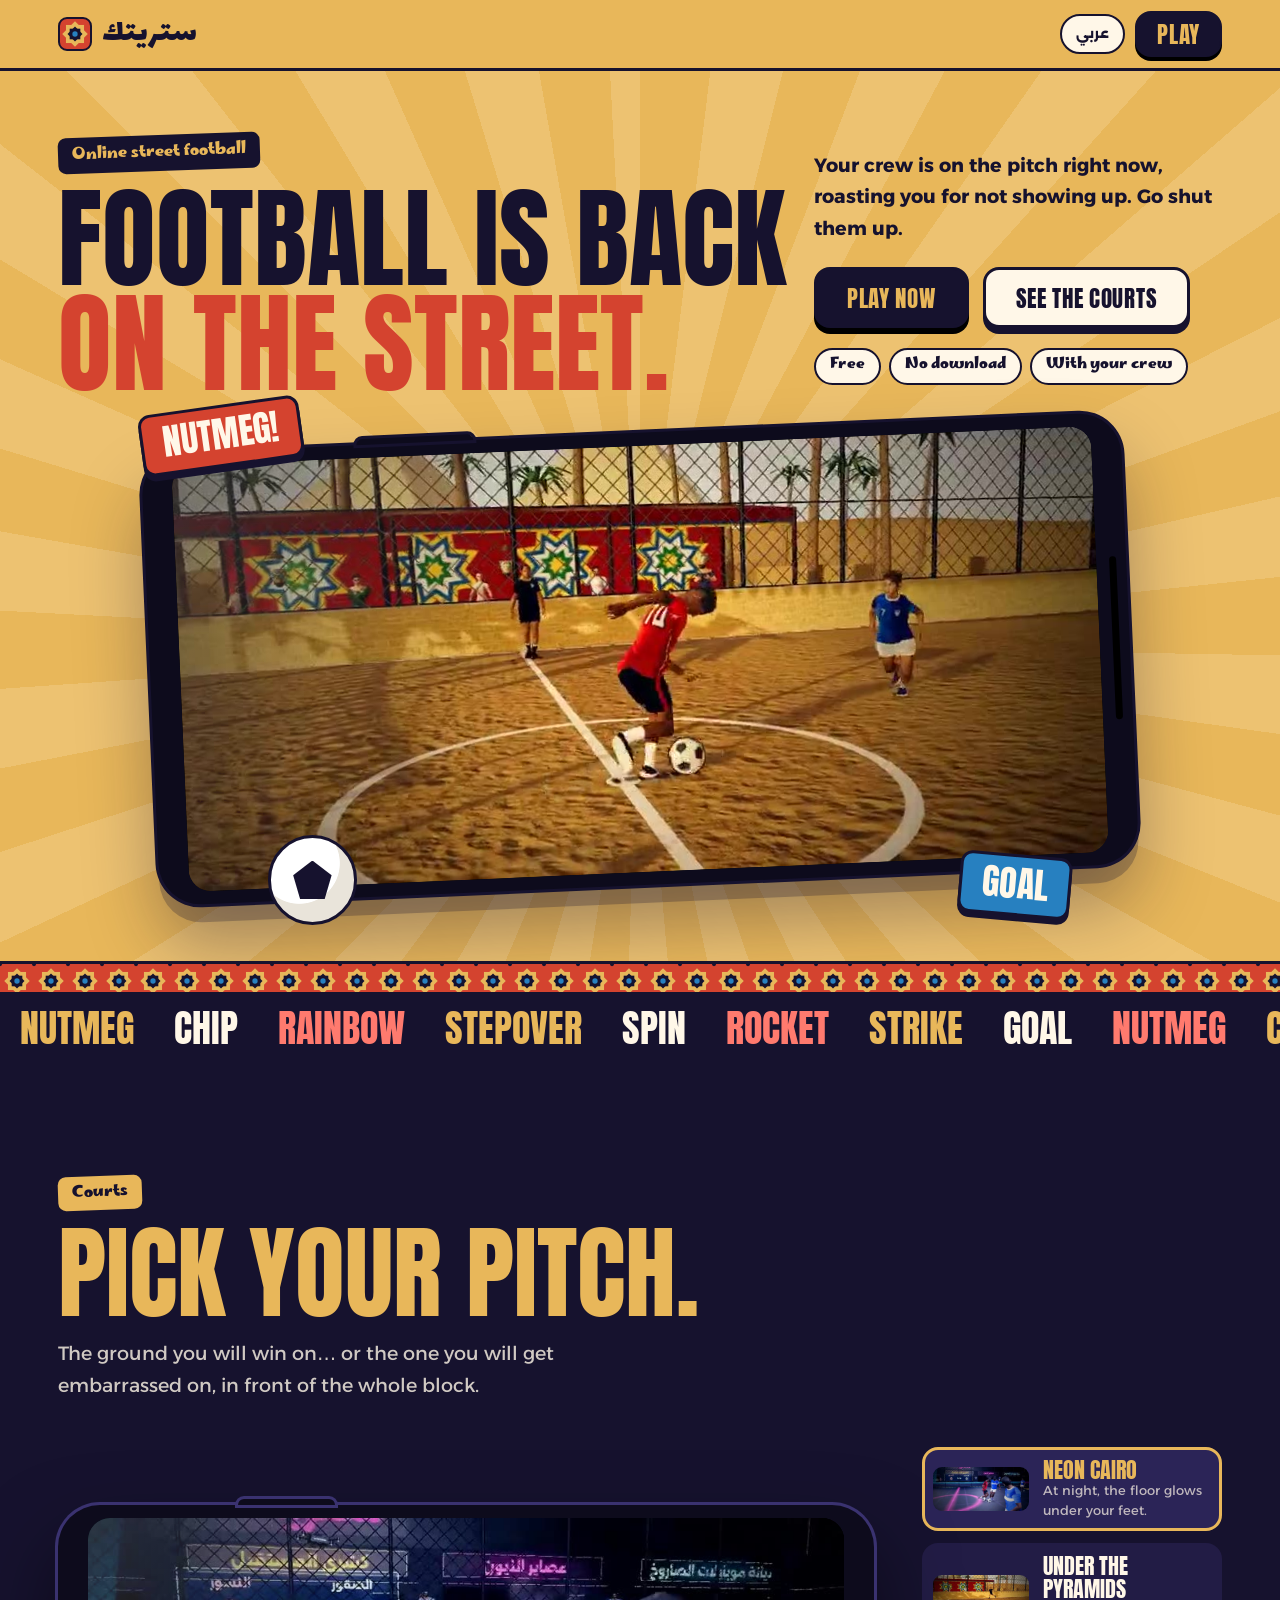
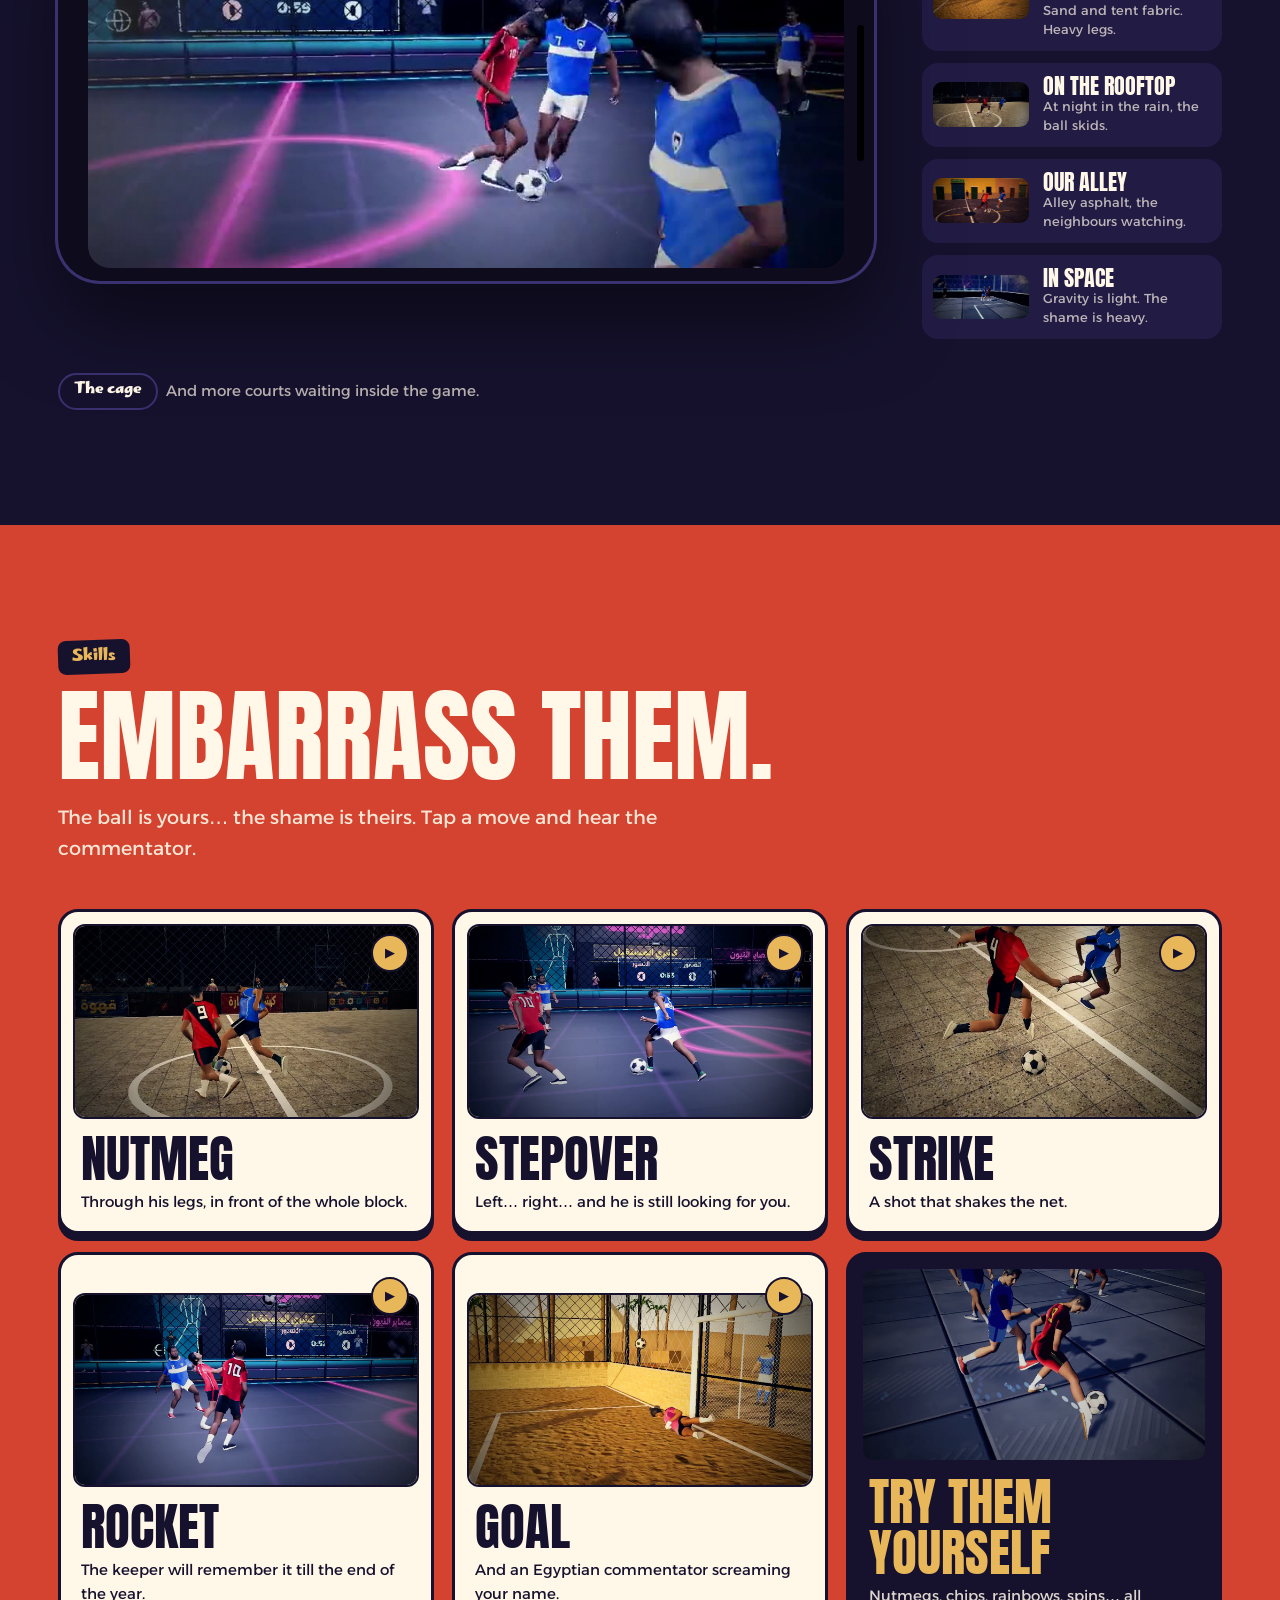
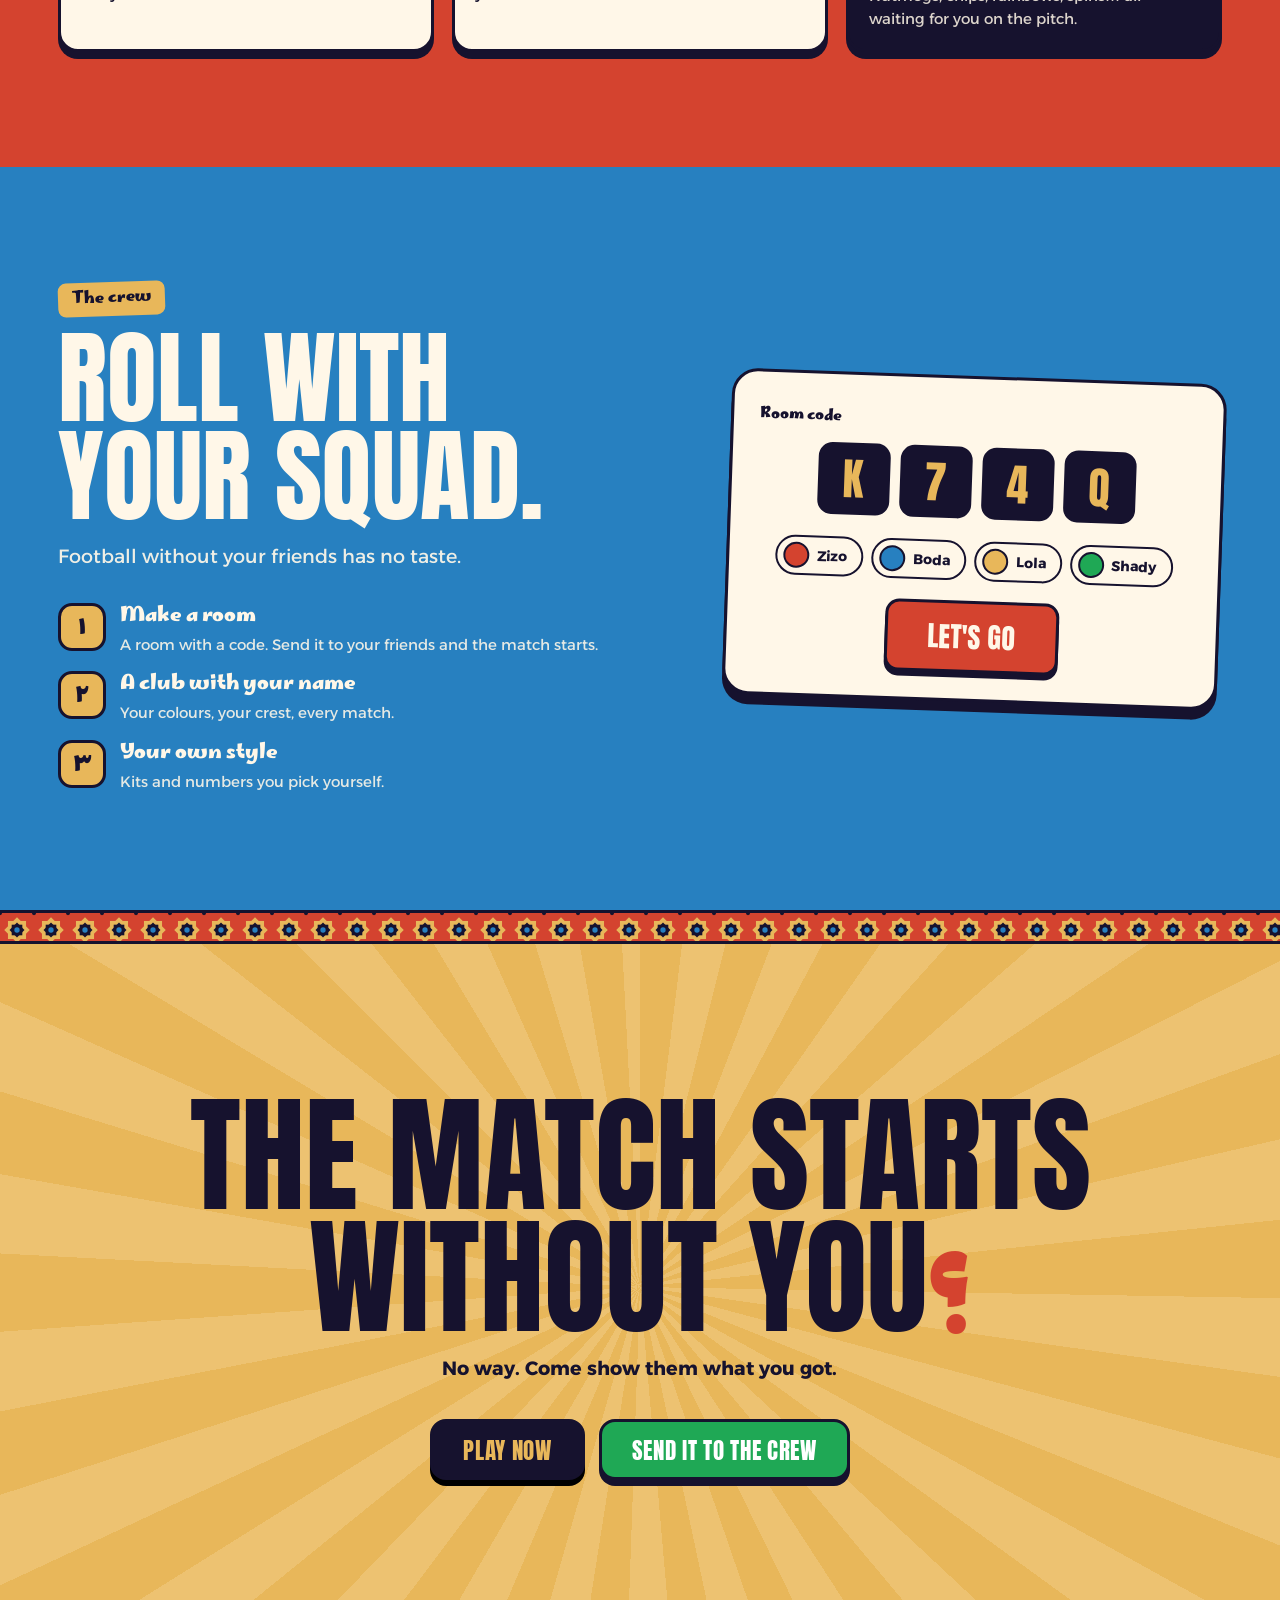
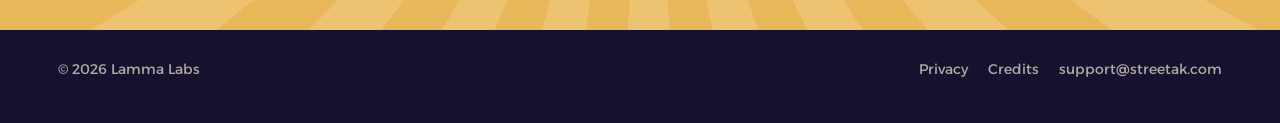
==== en/index.html @ cda604dd "streetak.com: new landing (street hype)" ====
<!doctype html>
<html lang="ar" dir="rtl">
<head>
<base href="/">
<meta charset="utf-8">
<meta name="viewport" content="width=device-width, initial-scale=1, viewport-fit=cover">
<title>ستريتك — كورة الشارع</title>
<meta name="description" content="ستريتك: كورة شارع أونلاين مع صحابك. ببلاش، من غير تحميل. انزل العب.">
<meta name="theme-color" content="#e8b75a">
<meta property="og:title" content="ستريتك — الكورة رجعت الشارع">
<meta property="og:description" content="كورة شارع أونلاين مع صحابك. ببلاش، من غير تحميل.">
<link rel="icon" href="favicon.svg" type="image/svg+xml">
<link rel="apple-touch-icon" href="apple-touch-icon.png">
<link rel="manifest" href="site.webmanifest">
<link rel="canonical" href="https://streetak.com/en/">
<meta property="og:url" content="https://streetak.com/en/">
<meta property="og:type" content="website">
<meta property="og:image" content="https://streetak.com/assets/img/og.jpg">
<meta name="twitter:card" content="summary_large_image">

<style>
@font-face{font-family:Lalezar;font-display:swap;src:url(assets/fonts/lalezar-arabic-400-normal.woff2) format("woff2");unicode-range:U+0600-06FF,U+0750-077F,U+FB50-FDFF,U+FE70-FEFC}
@font-face{font-family:Lalezar;font-display:swap;src:url(assets/fonts/lalezar-latin-400-normal.woff2) format("woff2");unicode-range:U+0000-00FF}
@font-face{font-family:Marhey;font-weight:700;font-display:swap;src:url(assets/fonts/marhey-arabic-700-normal.woff2) format("woff2");unicode-range:U+0600-06FF,U+0750-077F,U+FB50-FDFF,U+FE70-FEFC}
@font-face{font-family:Marhey;font-weight:700;font-display:swap;src:url(assets/fonts/marhey-latin-700-normal.woff2) format("woff2");unicode-range:U+0000-00FF}
@font-face{font-family:Alexandria;font-weight:400;font-display:swap;src:url(assets/fonts/alexandria-arabic-400-normal.woff2) format("woff2");unicode-range:U+0600-06FF,U+0750-077F,U+FB50-FDFF,U+FE70-FEFC}
@font-face{font-family:Alexandria;font-weight:700;font-display:swap;src:url(assets/fonts/alexandria-arabic-700-normal.woff2) format("woff2");unicode-range:U+0600-06FF,U+0750-077F,U+FB50-FDFF,U+FE70-FEFC}
@font-face{font-family:Alexandria;font-weight:400;font-display:swap;src:url(assets/fonts/alexandria-latin-400-normal.woff2) format("woff2");unicode-range:U+0000-00FF}
@font-face{font-family:Alexandria;font-weight:700;font-display:swap;src:url(assets/fonts/alexandria-latin-700-normal.woff2) format("woff2");unicode-range:U+0000-00FF}
@font-face{font-family:Anton;font-display:swap;src:url(assets/fonts/anton-latin-400-normal.woff2) format("woff2");unicode-range:U+0000-00FF}

/* Layout: a street poster pasted on a khayamiya tent wall — sunburst yellow hero, colour-blocked bands, the game always shown landscape, the way it is played */
:root{
  --sun:#e8b75a;--sun2:#edc271;--ink:#16122e;--ink2:#221c45;--tent:#d4432f;--nile:#2780c0;--paper:#fff7e8;--leaf:#1fa855;
  --disp:"Lalezar",Impact,sans-serif;--body:"Alexandria",system-ui,sans-serif;--hand:"Marhey","Alexandria",sans-serif;
  --star:url("data:image/svg+xml,%3Csvg xmlns='http://www.w3.org/2000/svg' width='64' height='64' viewBox='0 0 64 64'%3E%3Crect width='64' height='64' fill='%23d4432f'/%3E%3Cg transform='translate(32 32)'%3E%3Crect x='-17' y='-17' width='34' height='34' fill='%23e8b75a'/%3E%3Crect x='-17' y='-17' width='34' height='34' fill='%23e8b75a' transform='rotate(45)'/%3E%3Crect x='-10' y='-10' width='20' height='20' fill='%2316122e'/%3E%3Crect x='-10' y='-10' width='20' height='20' fill='%2316122e' transform='rotate(45)'/%3E%3Ccircle r='5' fill='%232780c0'/%3E%3C/g%3E%3Cg fill='%2316122e'%3E%3Ccircle r='4'/%3E%3Ccircle cx='64' r='4'/%3E%3Ccircle cy='64' r='4'/%3E%3Ccircle cx='64' cy='64' r='4'/%3E%3C/g%3E%3C/svg%3E");
  color-scheme:light;
}
html[lang=en]{--disp:"Anton","Lalezar",Impact,sans-serif}
*{box-sizing:border-box}
html{scroll-behavior:smooth;-webkit-text-size-adjust:100%}
body{margin:0;background:var(--ink);color:var(--ink);font-family:var(--body);font-size:17px;line-height:1.65;overflow-x:hidden}
img,video{display:block;max-width:100%}
a{color:inherit;text-decoration:none}
button{font:inherit;color:inherit}
:focus-visible{outline:3px solid var(--nile);outline-offset:3px}
.wrap{width:100%;max-width:1200px;margin-inline:auto;padding-left:max(18px,env(safe-area-inset-left,0px));padding-right:max(18px,env(safe-area-inset-right,0px))}
.disp{font-family:var(--disp);font-weight:400;line-height:.92;margin:0;text-wrap:balance}
html[lang=en] .disp{text-transform:uppercase;line-height:.95}

/* chunky game buttons */
.btn{display:inline-flex;align-items:center;justify-content:center;gap:10px;font-family:var(--disp);font-size:26px;line-height:1;padding:17px 30px 15px;border-radius:16px;border:3px solid var(--ink);cursor:pointer;transition:transform .12s,box-shadow .12s;white-space:nowrap}
html[lang=en] .btn{text-transform:uppercase;letter-spacing:.03em;font-size:23px}
.btn:active{transform:translateY(5px)}
.b-ink{background:var(--ink);color:var(--sun);box-shadow:0 6px 0 #000}
.b-ink:active{box-shadow:0 1px 0 #000}
.b-sun{background:var(--sun);color:var(--ink);box-shadow:0 6px 0 var(--ink)}
.b-sun:active{box-shadow:0 1px 0 var(--ink)}
.b-paper{background:var(--paper);color:var(--ink);box-shadow:0 6px 0 var(--ink);font-size:21px}
.b-wa{background:var(--leaf);color:#fff;box-shadow:0 6px 0 var(--ink);font-size:21px}
.btn:hover{transform:translateY(-2px)}

/* nav */
body::before{content:"";position:fixed;inset:0 0 auto;height:env(safe-area-inset-top,0px);z-index:60;background:var(--sun)}
.nav{position:sticky;top:env(safe-area-inset-top,0px);z-index:50;background:var(--sun);border-bottom:3px solid var(--ink)}
.nav .wrap{display:flex;align-items:center;justify-content:space-between;height:68px;gap:12px}
.brand{display:flex;align-items:center;gap:10px;font-family:"Lalezar",var(--disp);font-size:32px;line-height:1;color:var(--ink)}
.brand i{width:34px;height:34px;border-radius:9px;background:var(--star) center/34px;border:2.5px solid var(--ink);display:block}
.navr{display:flex;align-items:center;gap:10px}
.lang{font-weight:700;font-size:14px;background:var(--paper);border:2.5px solid var(--ink);border-radius:999px;padding:6px 14px;cursor:pointer}
.nav .btn{font-size:20px;padding:10px 20px 9px;box-shadow:0 4px 0 #000;border-width:2.5px}

/* hero */
.hero{position:relative;overflow:hidden;background:var(--sun);padding-block:clamp(30px,5vw,64px) clamp(40px,6vw,80px)}
.hero::before{content:"";position:absolute;inset:-40%;background:repeating-conic-gradient(from 0deg at 50% 58%,var(--sun) 0 7deg,var(--sun2) 7deg 14deg);animation:spin 90s linear infinite;pointer-events:none}
@keyframes spin{to{transform:rotate(360deg)}}
.hero .wrap{position:relative}
.hero-top{display:flex;justify-content:space-between;align-items:flex-end;gap:24px;flex-wrap:wrap}
.kick{display:inline-block;font-family:var(--hand);font-size:16px;background:var(--ink);color:var(--sun);padding:4px 14px 6px;border-radius:8px;transform:rotate(-2deg);margin:0 0 16px}
h1.disp{font-size:clamp(68px,12.5vw,184px);color:var(--ink)}
h1 .l{display:block}
html[lang=en] h1.disp{font-size:clamp(56px,8.6vw,128px)}
h1 .l2{color:var(--tent);-webkit-text-stroke:0}
.side{max-width:24em;padding-bottom:12px}
.sub{font-size:clamp(17px,1.5vw,20px);margin:0 0 22px;font-weight:700}
.cta-row{display:flex;flex-wrap:wrap;gap:14px;align-items:center}
.chips{display:flex;flex-wrap:wrap;gap:8px;margin-top:20px}
.chips span{font-family:var(--hand);font-size:15px;border:2.5px solid var(--ink);border-radius:999px;padding:3px 14px 5px;background:var(--paper)}

/* landscape phone */
.phone{position:relative;background:#0d0b1c;border-radius:clamp(22px,3.4vw,42px);padding:clamp(8px,1.1vw,13px) clamp(16px,2.6vw,30px);box-shadow:0 0 0 3px var(--ink),0 18px 0 rgba(22,18,46,.25),0 40px 70px rgba(22,18,46,.35)}
.phone::before{content:"";position:absolute;inset-block:32%;inset-inline-end:clamp(5px,.9vw,10px);width:clamp(5px,.6vw,7px);border-radius:9px;background:#000}
.phone::after{content:"";position:absolute;top:-6px;inset-inline-start:22%;width:12%;height:6px;border-radius:6px 6px 0 0;background:#0d0b1c;box-shadow:0 0 0 3px var(--ink)}
.scr{position:relative;aspect-ratio:1280/592;border-radius:clamp(12px,1.8vw,22px);overflow:hidden;background:#000}
.scr img,.scr video{position:absolute;inset:0;width:100%;height:100%;object-fit:cover}
.scr::after{content:"";position:absolute;inset:0;background:linear-gradient(120deg,rgba(255,255,255,.16),transparent 35%);pointer-events:none}
.hero-phone{position:relative;margin-top:clamp(18px,3vw,36px);max-width:980px;margin-inline:auto}
.hero-phone .phone{transform:rotate(-2.5deg)}
.stk{position:absolute;z-index:3;font-family:var(--disp);line-height:1;padding:9px 20px 11px;border-radius:12px;border:3px solid var(--ink);box-shadow:0 5px 0 var(--ink);white-space:nowrap;font-size:clamp(24px,3.4vw,44px)}
html[lang=en] .stk{text-transform:uppercase;font-size:clamp(20px,2.8vw,36px)}
.stk.a{background:var(--tent);color:var(--paper);top:-6%;inset-inline-start:-1%;transform:rotate(-8deg)}
.stk.b{background:var(--nile);color:var(--paper);bottom:-7%;inset-inline-end:6%;transform:rotate(5deg)}
.ball{position:absolute;z-index:3;width:clamp(56px,7vw,96px);aspect-ratio:1;bottom:-9%;inset-inline-start:12%;border-radius:50%;border:3px solid var(--ink);background:radial-gradient(circle at 34% 30%,#fff 0 50%,#e9e4da 51%);animation:hop 1.6s cubic-bezier(.3,0,.5,1) infinite alternate}
.ball::after{content:"";position:absolute;inset:27%;background:var(--ink);clip-path:polygon(50% 0,100% 38%,82% 100%,18% 100%,0 38%)}
@keyframes hop{to{transform:translateY(-26px) rotate(160deg)}}

/* khayamiya band */
.tent{height:34px;background:var(--star) 0 0/34px 34px;border-block:3px solid var(--ink)}

/* ticker */
.ticker{background:var(--ink);color:var(--sun);overflow:hidden;white-space:nowrap}
.ticker .row{display:inline-flex;animation:mq 34s linear infinite;padding-block:12px}
.ticker span{font-family:var(--disp);font-size:clamp(26px,3vw,40px);line-height:1.1;padding-inline:20px}
html[lang=en] .ticker span{text-transform:uppercase}
.ticker span:nth-child(3n+2){color:var(--paper)}
.ticker span:nth-child(3n){color:#ff7a6e}
@keyframes mq{to{transform:translateX(50%)}}
html[dir=ltr] .ticker .row{animation-name:mqr}
@keyframes mqr{to{transform:translateX(-50%)}}

/* sections */
.sec{padding-block:clamp(64px,9vw,120px)}
.eyebrow{display:inline-block;font-family:var(--hand);font-size:16px;padding:3px 14px 5px;border-radius:8px;margin:0 0 14px;transform:rotate(-2deg)}
h2.disp{font-size:clamp(52px,8vw,112px)}
.lead{font-size:clamp(17px,1.5vw,20px);max-width:32em;margin:16px 0 0}

/* courts (switcher) */
.courts{background:var(--ink);color:var(--paper)}
.courts .eyebrow{background:var(--sun);color:var(--ink)}
.courts h2{color:var(--sun)}
.courts .lead{color:rgba(255,247,232,.8)}
.cgrid{display:grid;grid-template-columns:1fr 300px;gap:clamp(24px,4vw,48px);align-items:center;margin-top:46px}
.cgrid .phone{box-shadow:0 0 0 3px #3a3270,0 40px 80px rgba(0,0,0,.5)}
.cgrid .phone::after{box-shadow:0 0 0 3px #3a3270}
.tabs{display:grid;gap:12px}
.tab{display:grid;grid-template-columns:86px 1fr;gap:14px;align-items:center;text-align:start;background:var(--ink2);border:3px solid transparent;border-radius:16px;padding:10px;cursor:pointer;transition:border-color .15s,transform .15s}
.tab img{width:86px;aspect-ratio:1280/592;object-fit:cover;border-radius:9px}
.tab b{display:block;font-family:var(--disp);font-weight:400;font-size:26px;line-height:1.05;color:var(--paper)}
html[lang=en] .tab b{text-transform:uppercase;font-size:22px}
.tab span{display:block;font-size:13.5px;line-height:1.5;color:rgba(255,247,232,.7)}
.tab:hover{transform:translateX(-3px)}
.tab[aria-selected=true]{border-color:var(--sun);background:#2b2457}
.tab[aria-selected=true] b{color:var(--sun)}
.more{display:flex;flex-wrap:wrap;gap:8px;align-items:center;margin-top:34px;color:rgba(255,247,232,.7);font-size:15px}
.more span{font-family:var(--hand);font-size:15px;color:var(--paper);border:2px solid #3a3270;border-radius:999px;padding:3px 14px 5px}

/* skills */
.skills{background:var(--tent);color:var(--paper);position:relative;overflow:hidden}
.skills .eyebrow{background:var(--ink);color:var(--sun)}
.skills .lead{color:rgba(255,247,232,.9)}
.moves{display:grid;grid-template-columns:repeat(3,1fr);gap:18px;margin-top:44px}
.move{position:relative;text-align:start;background:var(--paper);color:var(--ink);border:3px solid var(--ink);border-radius:20px;padding:22px 22px 20px;cursor:pointer;box-shadow:0 7px 0 var(--ink);transition:transform .12s,box-shadow .12s}
.move:hover{transform:translateY(-3px)}
.move:active,.move.on{transform:translateY(5px);box-shadow:0 2px 0 var(--ink)}
.move b{display:block;font-family:var(--disp);font-weight:400;font-size:clamp(36px,4vw,54px);line-height:1}
html[lang=en] .move b{text-transform:uppercase}
.move span{display:block;margin-top:6px;font-size:15px;line-height:1.55}
.move .pl{position:absolute;top:16px;inset-inline-end:16px;width:38px;height:38px;border-radius:50%;border:2.5px solid var(--ink);background:var(--sun);display:grid;place-items:center;font-size:13px;font-style:normal}
.move.on .pl{background:var(--nile);color:#fff;animation:pulse .7s infinite}
.move.on{background:var(--sun)}
.mcta{background:var(--ink);color:var(--sun);display:block}
.mcta span{color:rgba(255,247,232,.85)}
@keyframes pulse{50%{transform:scale(1.15)}}

/* squad */
.squad{background:var(--nile);color:var(--paper)}
.squad .eyebrow{background:var(--sun);color:var(--ink)}
.squad h2{color:var(--paper)}
.squad .lead{color:rgba(255,247,232,.92)}
.sgrid{display:grid;grid-template-columns:1.1fr .9fr;gap:clamp(28px,5vw,70px);align-items:center}
.steps{display:grid;gap:14px;margin-top:30px}
.step{display:flex;gap:14px;align-items:flex-start}
.step em{flex:none;width:48px;height:48px;border-radius:14px;display:grid;place-items:center;font-style:normal;font-family:"Lalezar",var(--disp);font-size:28px;background:var(--sun);color:var(--ink);border:3px solid var(--ink)}
.step h3{margin:0;font-family:var(--hand);font-size:20px;line-height:1.4}
.step p{margin:2px 0 0;font-size:15px;color:rgba(255,247,232,.88)}
.room{background:var(--paper);color:var(--ink);border:3px solid var(--ink);border-radius:26px;padding:26px;box-shadow:0 10px 0 var(--ink);transform:rotate(2deg)}
.room small{font-family:var(--hand);font-size:15px}
.code{display:flex;gap:10px;margin:12px 0 22px;direction:ltr;justify-content:center}
.code b{width:clamp(52px,7vw,72px);aspect-ratio:1;display:grid;place-items:center;border-radius:14px;background:var(--ink);color:var(--sun);font-family:"Anton",Impact,sans-serif;font-weight:400;font-size:clamp(30px,4vw,44px)}
.who{display:flex;gap:8px;flex-wrap:wrap;justify-content:center}
.who span{display:flex;align-items:center;gap:8px;border:2.5px solid var(--ink);padding:5px 14px 5px 6px;border-radius:999px;font-size:14px;font-weight:700}
.who i{width:26px;height:26px;border-radius:50%;display:block;border:2px solid var(--ink)}
.who span:nth-child(1) i{background:var(--tent)}.who span:nth-child(2) i{background:var(--nile)}.who span:nth-child(3) i{background:var(--sun)}.who span:nth-child(4) i{background:var(--leaf)}
.room .go{display:flex;justify-content:center;margin-top:20px}
.room .go div{font-family:var(--disp);font-size:28px;background:var(--tent);color:var(--paper);border:3px solid var(--ink);border-radius:14px;padding:10px 40px 9px;box-shadow:0 5px 0 var(--ink)}
html[lang=en] .room .go div{text-transform:uppercase}

/* final */
.final{position:relative;overflow:hidden;background:var(--sun);text-align:center;padding-block:clamp(80px,12vw,150px)}
.final::before{content:"";position:absolute;inset:-50%;background:repeating-conic-gradient(from 0deg at 50% 50%,var(--sun) 0 7deg,var(--sun2) 7deg 14deg);pointer-events:none}
.final .wrap{position:relative}
.final h2.disp{font-size:clamp(58px,10vw,150px)}
.final h2 .q{color:var(--tent)}
.final .lead{margin-inline:auto;font-weight:700}
.final .cta-row{justify-content:center;margin-top:34px}
footer{background:var(--ink);color:rgba(255,247,232,.66);font-size:14px;padding-block:28px 42px}
footer .wrap{display:flex;flex-wrap:wrap;gap:12px 28px;justify-content:space-between;align-items:center}
footer nav{display:flex;gap:20px;flex-wrap:wrap}
footer a:hover{color:var(--paper)}

@media (max-width:900px){
  .cgrid{grid-template-columns:1fr}
  .tabs{grid-template-columns:repeat(3,1fr)}
  .tab{grid-template-columns:1fr;text-align:center;padding:8px}
  .tab img{width:100%}
  .tab span{display:none}
  .tab b{font-size:21px}
  .sgrid{grid-template-columns:1fr}
  .moves{grid-template-columns:1fr 1fr}
}
@media (max-width:600px){
  .nav .btn{font-size:18px;padding:9px 16px 8px}
  .brand{font-size:28px}
  h1.disp{font-size:clamp(60px,19vw,100px)}
  .btn{font-size:23px}
  .moves{grid-template-columns:1fr 1fr;gap:12px}
  .move{padding:16px 14px 14px;border-radius:16px}
  .move b{font-size:32px}
  .move span{font-size:13px}
  .move .pl{width:30px;height:30px;top:12px;inset-inline-end:12px;font-size:11px}
  html[lang=en] h1.disp{font-size:clamp(48px,13vw,80px)}
  .tab b{font-size:17px}
  .stk.a{top:-14%}
  .stk.b{bottom:-16%}
  .ball{bottom:-16%}
  .hero{padding-bottom:64px}
}

.move{padding:12px 12px 18px;overflow:hidden}
.move .th{display:block;width:100%;aspect-ratio:16/9;object-fit:cover;border-radius:12px;border:2.5px solid var(--ink);margin-bottom:14px}
.move b,.move span{padding-inline:8px}
.move .pl{top:22px;inset-inline-end:22px}
.mcta .th{opacity:.85}
.tabs{grid-template-columns:1fr}
.tab{padding:8px;grid-template-columns:96px 1fr}
.tab img{width:96px}
.tab span{font-size:13px}
@media (max-width:900px){.tabs{display:flex;overflow-x:auto;gap:10px;padding-bottom:6px;scroll-snap-type:x mandatory}.tab{flex:0 0 140px;scroll-snap-align:start;grid-template-columns:1fr}.tab img{width:100%}}
@media (max-width:600px){.move{padding:8px 8px 12px}.move .th{border-radius:9px;margin-bottom:8px}.move b,.move span{padding-inline:4px}.move .pl{top:14px;inset-inline-end:14px}.tab{flex-basis:120px}}
@media (prefers-reduced-motion:reduce){*{animation:none!important;transition:none!important}}
</style>
</head>
<body>

<header class="nav">
  <div class="wrap">
    <a class="brand" href="#top"><i aria-hidden="true"></i><span>ستريتك</span></a>
    <div class="navr">
      <button class="lang" id="lang" type="button">EN</button>
      <a class="btn b-ink" href="https://play.streetak.com" data-t="navGo">العب</a>
    </div>
  </div>
</header>

<main id="top">
<section class="hero">
  <div class="wrap">
    <div class="hero-top">
      <div>
        <p class="kick" data-t="kick">كورة شارع أونلاين</p>
        <h1 class="disp"><span class="l" data-t="h1a">الكورة رجعت</span><span class="l l2" data-t="h1b">الشارع.</span></h1>
      </div>
      <div class="side">
        <p class="sub" data-t="sub">صحابك نازلين الملعب دلوقتي، وبيتريقوا عليك عشان إنت مش معاهم. انزل وريهم.</p>
        <div class="cta-row">
          <a class="btn b-ink" href="https://play.streetak.com" data-t="cta">انزل العب</a>
          <a class="btn b-paper" href="#courts" data-t="cta3">شوف الملاعب</a>
        </div>
        <div class="chips"><span data-t="c1">ببلاش</span><span data-t="c2">من غير تحميل</span><span data-t="c3">مع صحابك</span></div>
      </div>
    </div>
    <div class="hero-phone" aria-hidden="true">
      <div class="phone"><div class="scr"><img src="assets/img/hero.jpg" alt=""><video id="hv" muted loop playsinline autoplay preload="auto" poster="assets/img/hero.jpg" src="assets/video/hero.mp4"></video></div></div>
      <span class="stk a" data-t="st1">كوبري!</span>
      <span class="stk b" data-t="st2">جووول</span>
      <i class="ball"></i>
    </div>
  </div>
</section>
<div class="tent" aria-hidden="true"></div>
<div class="ticker" aria-hidden="true"><div class="row" id="tk"></div></div>

<section class="sec courts" id="courts">
  <div class="wrap">
    <p class="eyebrow" data-t="cK">الملاعب</p>
    <h2 class="disp" data-t="cH">اختار ملعبك.</h2>
    <p class="lead" data-t="cL">الأرض اللي هتكسب عليها… أو اللي هتتفضح فيها قدام الحتة كلها.</p>
    <div class="cgrid">
      <div class="phone"><div class="scr"><img id="cimg" src="assets/img/neon.jpg" alt=""><video id="cv" muted loop playsinline preload="metadata" poster="assets/img/neon.jpg" src="assets/video/neon.mp4"></video></div></div>
      <div class="tabs" role="tablist">
        <button class="tab" role="tab" aria-selected="true" data-c="neon" type="button"><img src="assets/img/neon.jpg" alt=""><div><b data-t="t2">القاهرة نيون</b><span data-t="t2p">بالليل، والأرض بتنوّر تحت رجلك.</span></div></button>
        <button class="tab" role="tab" aria-selected="false" data-c="sand" type="button"><img src="assets/img/sand.jpg" alt=""><div><b data-t="t1">تحت الهرم</b><span data-t="t1p">رمل وخيامية، وتقيل على الرجلين.</span></div></button>
        <button class="tab" role="tab" aria-selected="false" data-c="roof" type="button"><img src="assets/img/roof.jpg" alt=""><div><b data-t="n1">فوق السطوح</b><span data-t="t4p">بالليل وتحت المطرة، والكورة بتزحلق.</span></div></button>
        <button class="tab" role="tab" aria-selected="false" data-c="hara" type="button"><img src="assets/img/hara.jpg" alt=""><div><b data-t="n2">حارتنا</b><span data-t="t5p">أسفلت الحارة، والجيران بيتفرجوا.</span></div></button>
        <button class="tab" role="tab" aria-selected="false" data-c="space" type="button"><img src="assets/img/space.jpg" alt=""><div><b data-t="t3">في الفضاء</b><span data-t="t3p">الجاذبية خفيفة… والكسفة تقيلة.</span></div></button>
      </div>
    </div>
    <div class="more"><span data-t="n4">القفص</span><em style="font-style:normal" data-t="nMore">وملاعب تانية مستنياك جوه اللعبة.</em></div>
  </div>
</section>

<section class="sec skills" id="skills">
  <div class="wrap">
    <p class="eyebrow" data-t="sK">المهارات</p>
    <h2 class="disp" data-t="sH">بهدلهم.</h2>
    <p class="lead" data-t="sL">الكورة عندك… والفضيحة عندهم. دوس على أي مهارة وسمع المعلق.</p>
    <div class="moves">
      <button class="move" type="button" data-audio="assets/audio/kobri_0.mp3"><img class="th" src="assets/img/sk/kobri.jpg" alt="" loading="lazy"><i class="pl">▶</i><b data-t="m1">كوبري</b><span data-t="m1p">من بين رجليه، قدام الحتة كلها.</span></button>
      <button class="move" type="button" data-audio="assets/audio/stepover_0.mp3"><img class="th" src="assets/img/sk/finta.jpg" alt="" loading="lazy"><i class="pl">▶</i><b data-t="m2">فينتة</b><span data-t="m2p">يمين… شمال… وهو لسه بيدوّر عليك.</span></button>
      <button class="move" type="button" data-audio="assets/audio/khabta_0.mp3"><img class="th" src="assets/img/sk/khabta.jpg" alt="" loading="lazy"><i class="pl">▶</i><b data-t="m3">خبطة</b><span data-t="m3p">شوطة بتهز الشبكة.</span></button>
      <button class="move" type="button" data-audio="assets/audio/khabta_1.mp3"><img class="th" src="assets/img/sk/rocket.jpg" alt="" loading="lazy"><i class="pl">▶</i><b data-t="m4">شوطة نار</b><span data-t="m4p">الحارس هيفتكرها لحد آخر السنة.</span></button>
      <button class="move" type="button" data-audio="assets/audio/goal_us_0.mp3"><img class="th" src="assets/img/sk/goal.jpg" alt="" loading="lazy"><i class="pl">▶</i><b data-t="m6">جووول</b><span data-t="m6p">ومعاك معلق مصري هيصرّخ باسمك.</span></button>
      <a class="move mcta" href="https://play.streetak.com"><img class="th" src="assets/img/sk/try.jpg" alt="" loading="lazy"><b data-t="m5">جرّبهم إنت</b><span data-t="m5p">كوبري وطاقية ورينبو ولفة… كلهم مستنيينك في الملعب.</span></a>
    </div>
  </div>
</section>

<section class="sec squad" id="squad">
  <div class="wrap sgrid">
    <div>
      <p class="eyebrow" data-t="qK">الشلّة</p>
      <h2 class="disp" data-t="qH">انزل بشلّتك.</h2>
      <p class="lead" data-t="qL">الكورة من غير صحابك مالهاش طعم.</p>
      <div class="steps">
        <div class="step"><em>١</em><div><h3 data-t="f1">اعمل أوضة</h3><p data-t="f1p">أوضة بكود، تبعته لصحابك، والماتش يبدأ.</p></div></div>
        <div class="step"><em>٢</em><div><h3 data-t="f2">نادي باسمك</h3><p data-t="f2p">بلونك وشعارك، وتلعبوا بيه كل ماتش.</p></div></div>
        <div class="step"><em>٣</em><div><h3 data-t="f3">ستايلك إنت</h3><p data-t="f3p">اللبس والقميص بالرقم اللي يعجبك.</p></div></div>
      </div>
    </div>
    <div class="room" aria-hidden="true">
      <small data-t="rm">كود الأوضة</small>
      <div class="code"><b>K</b><b>7</b><b>4</b><b>Q</b></div>
      <div class="who"><span><i></i>Zizo</span><span><i></i>Boda</span><span><i></i>Lola</span><span><i></i>Shady</span></div>
      <div class="go"><div data-t="rmGo">يلا نبدأ</div></div>
    </div>
  </div>
</section>

<div class="tent" aria-hidden="true"></div>
<section class="final" id="go">
  <div class="wrap">
    <h2 class="disp"><span data-t="fa">الماتش هيبدأ</span><br><span data-t="fb">من غيرك</span><span class="q">؟</span></h2>
    <p class="lead" data-t="fl">لأ طبعًا. انزل وريهم هتعمل إيه.</p>
    <div class="cta-row">
      <a class="btn b-ink" href="https://play.streetak.com" data-t="cta2">انزل العب</a>
      <a class="btn b-wa" id="wa" href="#" target="_blank" rel="noopener" data-t="wa">ابعتها للشلّة</a>
    </div>
  </div>
</section>
</main>

<footer>
  <div class="wrap">
    <div>© 2026 Lamma Labs</div>
    <nav><a href="https://play.streetak.com/privacy.html" data-t="priv">الخصوصية</a><a href="credits.html" data-t="cred">الكريديتس</a><span>support@streetak.com</span></nav>
  </div>
</footer>

<script>
(function(){
var d=document.documentElement;d.lang='ar';d.dir='rtl';
var T={ar:{},en:{navGo:'Play',kick:'Online street football',h1a:'Football is back',h1b:'on the street.',sub:'Your crew is on the pitch right now, roasting you for not showing up. Go shut them up.',cta:'Play now',cta3:'See the courts',c1:'Free',c2:'No download',c3:'With your crew',st1:'Nutmeg!',st2:'GOAL',
cK:'Courts',cH:'Pick your pitch.',cL:'The ground you will win on… or the one you will get embarrassed on, in front of the whole block.',t1:'Under the pyramids',t1p:'Sand and tent fabric. Heavy legs.',t2:'Neon Cairo',t2p:'At night, the floor glows under your feet.',t3:'In space',t3p:'Gravity is light. The shame is heavy.',t4p:'At night in the rain, the ball skids.',t5p:'Alley asphalt, the neighbours watching.',n1:'On the rooftop',n2:'Our alley',n4:'The cage',nMore:'And more courts waiting inside the game.',
sK:'Skills',sH:'Embarrass them.',sL:'The ball is yours… the shame is theirs. Tap a move and hear the commentator.',m1:'Nutmeg',m1p:'Through his legs, in front of the whole block.',m2:'Stepover',m2p:'Left… right… and he is still looking for you.',m3:'Strike',m3p:'A shot that shakes the net.',m4:'Rocket',m4p:'The keeper will remember it till the end of the year.',m5:'Try them yourself',m5p:'Nutmegs, chips, rainbows, spins… all waiting for you on the pitch.',m6:'GOAL',m6p:'And an Egyptian commentator screaming your name.',
qK:'The crew',qH:'Roll with your squad.',qL:'Football without your friends has no taste.',f1:'Make a room',f1p:'A room with a code. Send it to your friends and the match starts.',f2:'A club with your name',f2p:'Your colours, your crest, every match.',f3:'Your own style',f3p:'Kits and numbers you pick yourself.',rm:'Room code',rmGo:'Let\'s go',
fa:'The match starts',fb:'without you',fl:'No way. Come show them what you got.',cta2:'Play now',wa:'Send it to the crew',priv:'Privacy',cred:'Credits'}};
var WA={ar:'أنا في ستريتك ومستنيك في الملعب… لو قدّها انزل: https://play.streetak.com',en:'I am on Streetak waiting for you on the pitch… if you dare: https://play.streetak.com'};
var nodes=[].slice.call(document.querySelectorAll('[data-t]'));
nodes.forEach(function(n){T.ar[n.dataset.t]=n.innerHTML});
var SK={ar:['كوبري','طاقية','رينبو','فينتة','لفة','شوطة نار','خبطة','جووول'],en:['Nutmeg','Chip','Rainbow','Stepover','Spin','Rocket','Strike','Goal']};
function ticker(l){var h='';for(var r=0;r<4;r++)SK[l].forEach(function(s){h+='<span>'+s+'</span>'});document.getElementById('tk').innerHTML=h}
function setLang(l){d.lang=l;d.dir=l==='ar'?'rtl':'ltr';
  nodes.forEach(function(n){var v=T[l][n.dataset.t];if(v!=null)n.innerHTML=v});
  ticker(l);document.getElementById('lang').textContent=l==='ar'?'EN':'عربي';
  document.getElementById('wa').href='https://wa.me/?text='+encodeURIComponent(WA[l]);
  document.title=l==='ar'?'ستريتك — كورة الشارع':'Streetak — Street Football';
  try{localStorage.setItem('stk_lang',l)}catch(e){}}
var start='en';

setLang(start==='en'?'en':'ar');
document.getElementById('lang').addEventListener('click',function(){setLang(d.lang==='ar'?'en':'ar')});

var reduce=window.matchMedia&&matchMedia('(prefers-reduced-motion: reduce)').matches;
function play(v){if(reduce)return;v.muted=true;var p=v.play();if(p&&p.catch)p.catch(function(){})}
var hv=document.getElementById('hv'),cv=document.getElementById('cv');
[hv,cv].forEach(function(v){v.muted=true;v.addEventListener('canplay',function(){if(v.dataset.want!=='0')play(v)})});
if(reduce){hv.removeAttribute('autoplay');hv.pause()}
play(hv);
/* play the visible one, pause the hidden one */
if('IntersectionObserver' in window){var io=new IntersectionObserver(function(es){es.forEach(function(e){var v=e.target;v.dataset.want=e.isIntersecting?'1':'0';if(e.isIntersecting)play(v);else v.pause()})},{threshold:.15});io.observe(hv);io.observe(cv)}else play(cv);
['pointerdown','touchstart','scroll'].forEach(function(ev){addEventListener(ev,function(){[hv,cv].forEach(function(v){if(v.paused&&v.dataset.want!=='0')play(v)})},{once:true,passive:true})});

/* court switcher */
var tabs=[].slice.call(document.querySelectorAll('.tab')),cimg=document.getElementById('cimg');
tabs.forEach(function(t){t.addEventListener('click',function(){var c=t.dataset.c;
  tabs.forEach(function(x){x.setAttribute('aria-selected',x===t?'true':'false')});
  cimg.src='assets/img/'+c+'.jpg';cv.poster='assets/img/'+c+'.jpg';cv.src='assets/video/'+c+'.mp4';cv.load();cv.dataset.want='1';play(cv)})});

/* soundboard */
var cur=null,curB=null;
document.querySelectorAll('.move').forEach(function(b){b.addEventListener('click',function(){
  var same=curB===b;if(cur){cur.pause();cur=null}if(curB){curB.classList.remove('on');curB=null}
  if(same||!b.dataset.audio)return;
  var a=new Audio(b.dataset.audio);cur=a;curB=b;b.classList.add('on');
  a.addEventListener('ended',function(){b.classList.remove('on');cur=null;curB=null});
  a.play().catch(function(){b.classList.remove('on')})})});
})();
</script>

</body>
</html>
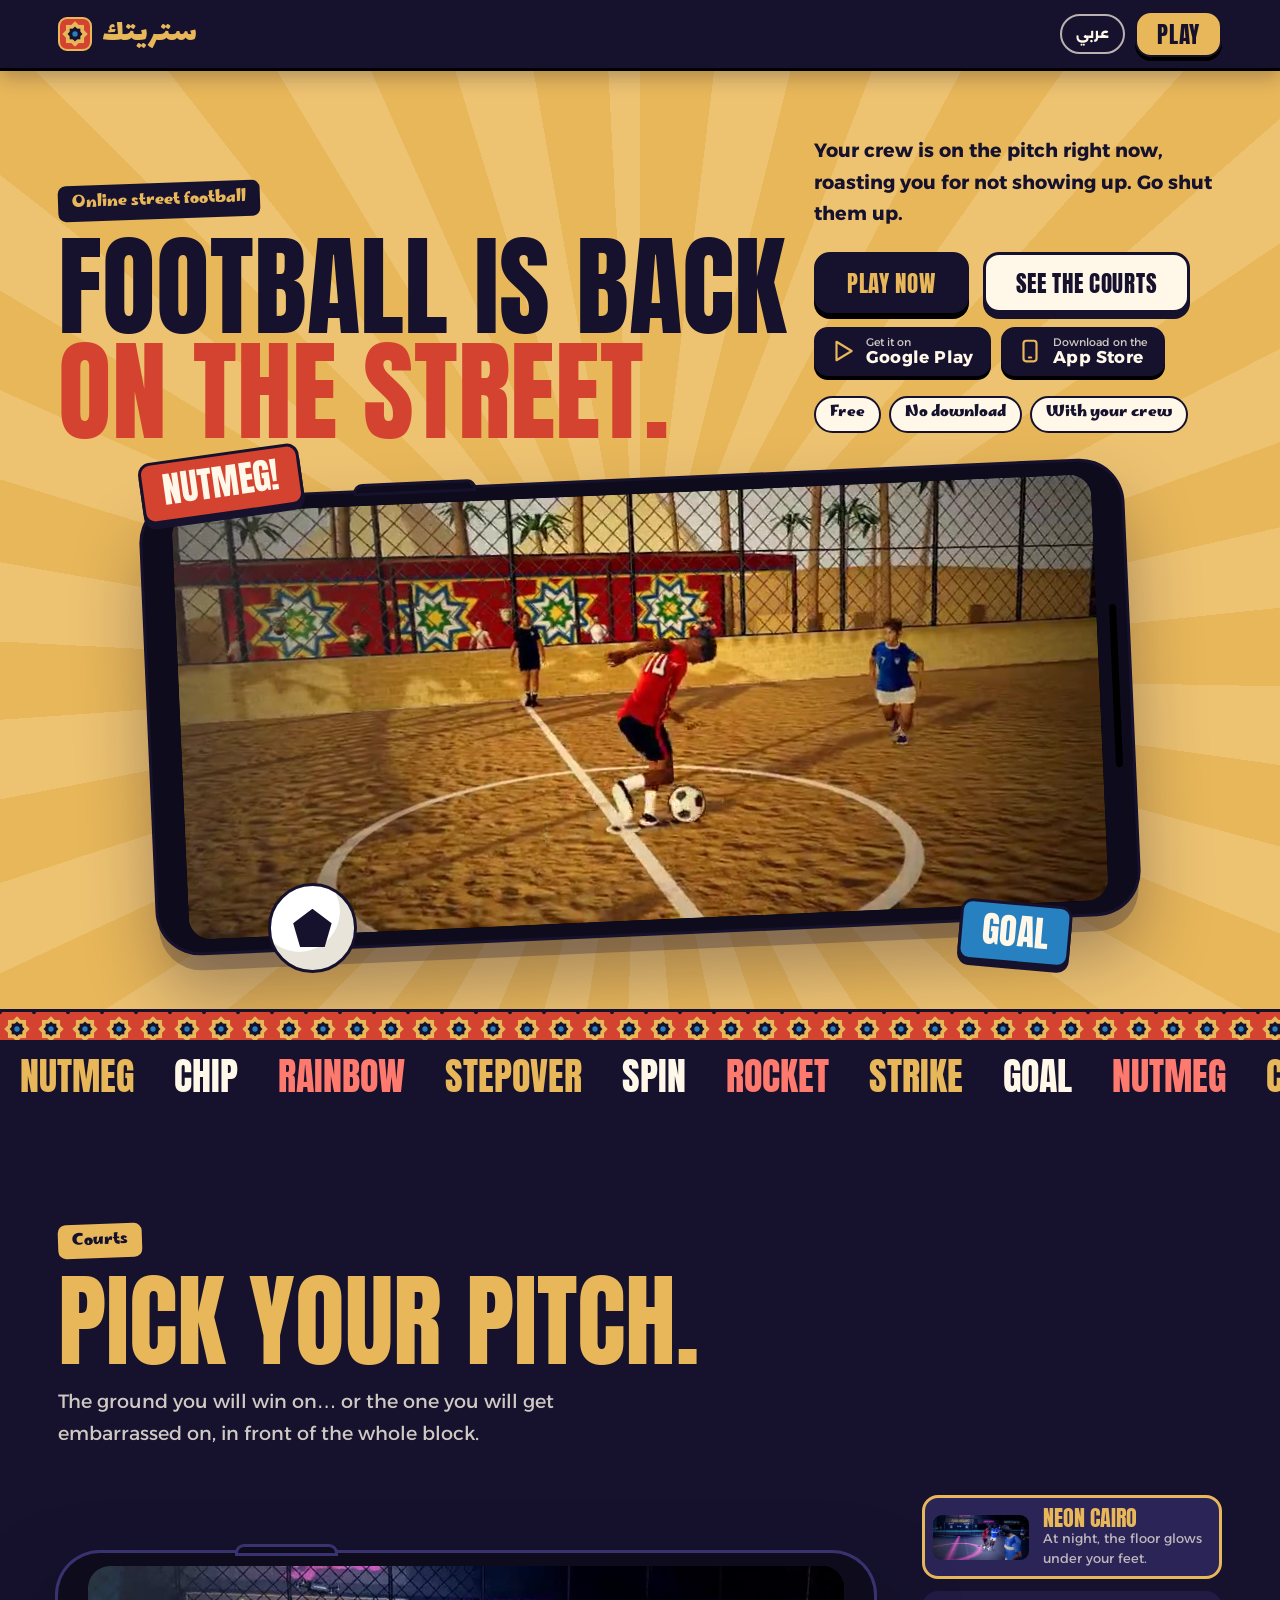
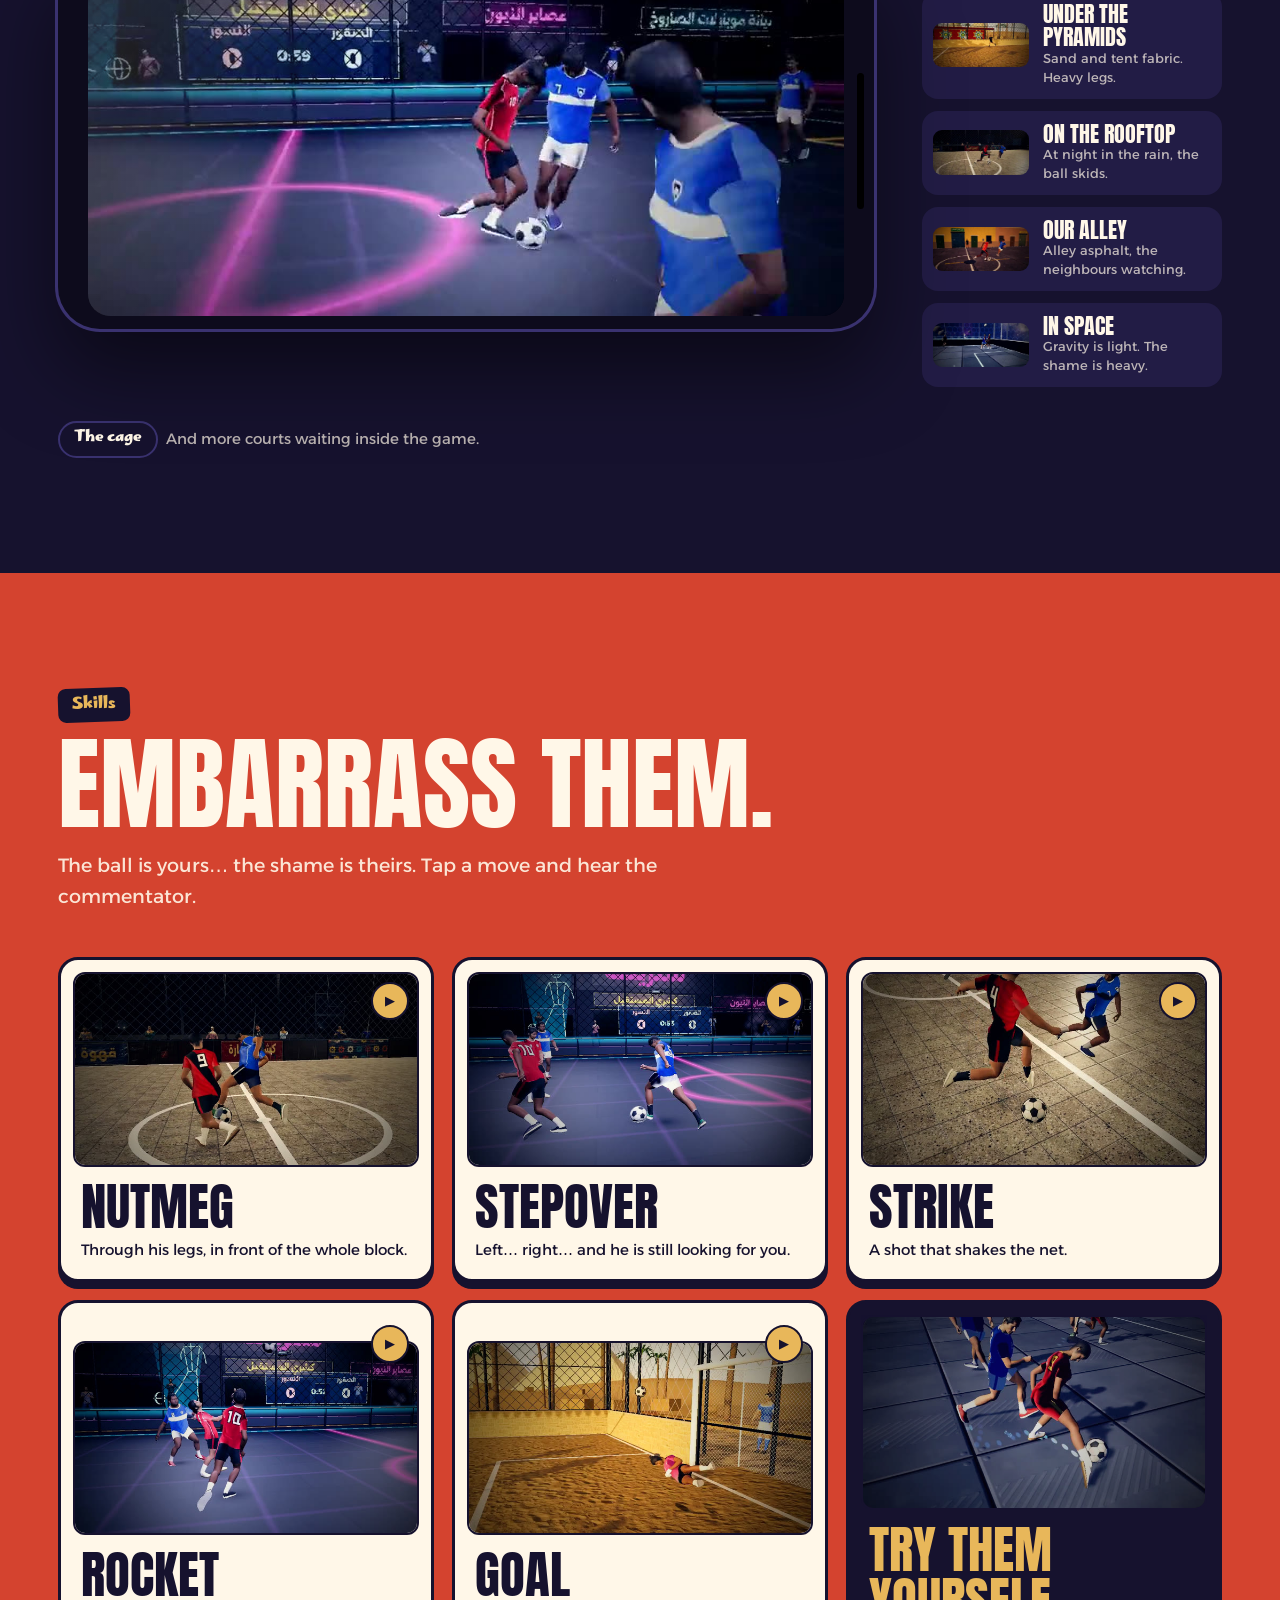
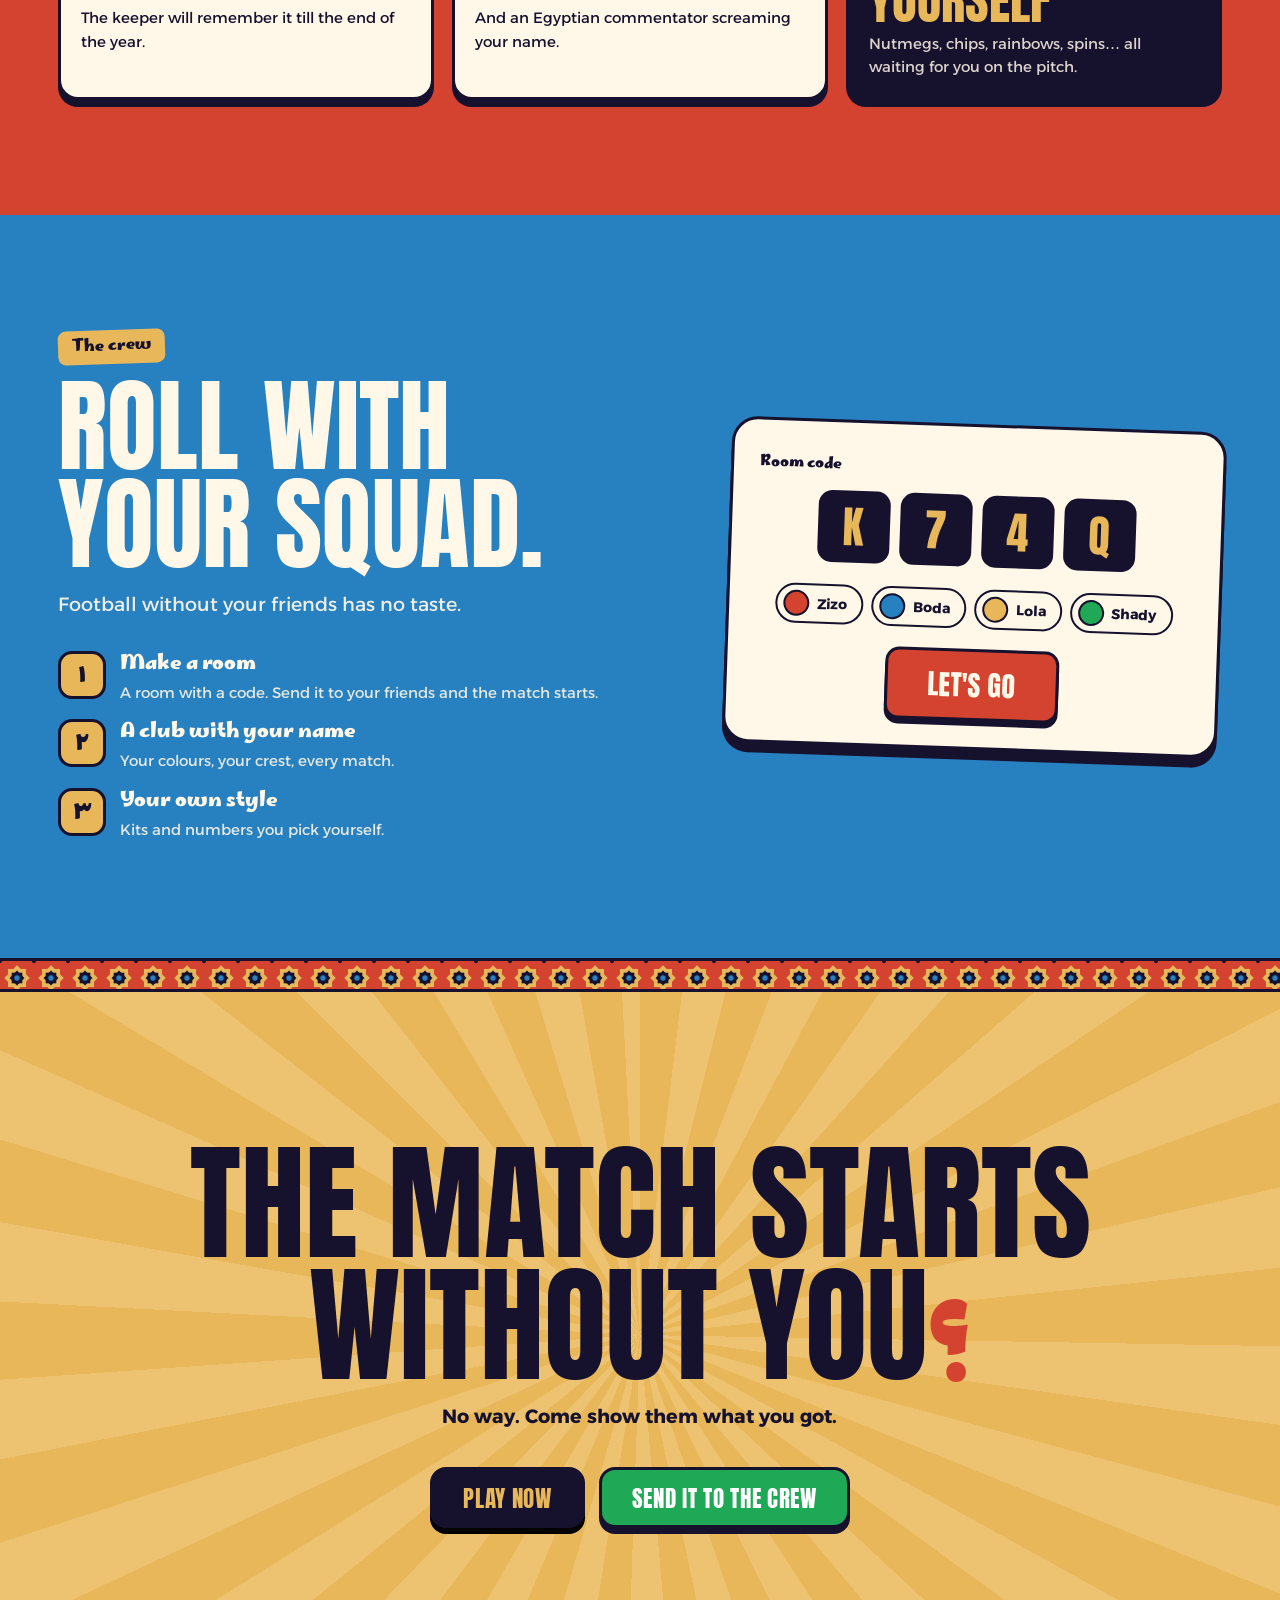
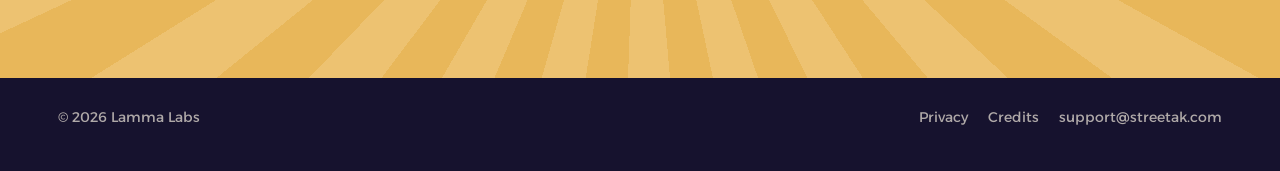
==== commit 3ca2fb4b: "streetak.com: dark header, Google Play and App Store buttons in the hero" ====
--- a/en/index.html
+++ b/en/index.html
@@ -6,7 +6,7 @@
 <meta name="viewport" content="width=device-width, initial-scale=1, viewport-fit=cover">
 <title>ستريتك — كورة الشارع</title>
 <meta name="description" content="ستريتك: كورة شارع أونلاين مع صحابك. ببلاش، من غير تحميل. انزل العب.">
-<meta name="theme-color" content="#e8b75a">
+<meta name="theme-color" content="#16122e">
 <meta property="og:title" content="ستريتك — الكورة رجعت الشارع">
 <meta property="og:description" content="كورة شارع أونلاين مع صحابك. ببلاش، من غير تحميل.">
 <link rel="icon" href="favicon.svg" type="image/svg+xml">
@@ -69,6 +69,24 @@
 .navr{display:flex;align-items:center;gap:10px}
 .lang{font-weight:700;font-size:14px;background:var(--paper);border:2.5px solid var(--ink);border-radius:999px;padding:6px 14px;cursor:pointer}
 .nav .btn{font-size:20px;padding:10px 20px 9px;box-shadow:0 4px 0 #000;border-width:2.5px}
+
+/* nav: dark bar over the sunny hero (founder, 29 Oct) */
+body::before{background:var(--ink)}
+.nav{background:var(--ink);border-bottom:3px solid #000;box-shadow:0 6px 18px rgba(22,18,46,.28)}
+.brand{color:var(--sun)}
+.brand i{border-color:var(--sun)}
+.lang{background:transparent;color:var(--paper);border-color:rgba(255,247,232,.7)}
+.lang:hover{background:var(--ink2)}
+.nav .b-ink{background:var(--sun);color:var(--ink);box-shadow:0 4px 0 #000}
+
+/* store buttons in the hero (founder, 29 Oct) */
+.stores{display:flex;flex-wrap:wrap;gap:10px;margin-top:14px}
+.store{display:inline-flex;align-items:center;gap:10px;background:var(--ink);color:var(--paper);border:2.5px solid var(--ink);border-radius:14px;padding:7px 16px 7px 14px;box-shadow:0 4px 0 #000;text-decoration:none;transition:transform .15s}
+.store:hover{transform:translateY(-2px)}
+.store svg{width:26px;height:26px;flex:none;fill:none;stroke:var(--sun);stroke-width:2;stroke-linecap:round;stroke-linejoin:round}
+.store span{display:flex;flex-direction:column;line-height:1.1;text-align:start}
+.store small{font-size:11px;opacity:.8}
+.store b{font-family:var(--body);font-size:17px;font-weight:800;letter-spacing:.2px;direction:ltr}
 
 /* hero */
 .hero{position:relative;overflow:hidden;background:var(--sun);padding-block:clamp(30px,5vw,64px) clamp(40px,6vw,80px)}
@@ -266,6 +284,10 @@
           <a class="btn b-ink" href="https://play.streetak.com" data-t="cta">انزل العب</a>
           <a class="btn b-paper" href="#courts" data-t="cta3">شوف الملاعب</a>
         </div>
+        <div class="stores">
+          <a class="store" href="https://play.google.com/store/apps/details?id=com.streetak.football" target="_blank" rel="noopener"><svg viewBox="0 0 24 24" aria-hidden="true"><path d="M6 3.5v17l14-8.5z"/></svg><span><small data-t="gpS">نزّلها من</small><b>Google Play</b></span></a>
+          <a class="store" href="https://apps.apple.com/app/id6826257319" target="_blank" rel="noopener"><svg viewBox="0 0 24 24" aria-hidden="true"><rect x="6" y="2.5" width="12" height="19" rx="2.5"/><path d="M11 18h2"/></svg><span><small data-t="asS">نزّلها من</small><b>App Store</b></span></a>
+        </div>
         <div class="chips"><span data-t="c1">ببلاش</span><span data-t="c2">من غير تحميل</span><span data-t="c3">مع صحابك</span></div>
       </div>
     </div>
@@ -359,7 +381,7 @@
 <script>
 (function(){
 var d=document.documentElement;d.lang='ar';d.dir='rtl';
-var T={ar:{},en:{navGo:'Play',kick:'Online street football',h1a:'Football is back',h1b:'on the street.',sub:'Your crew is on the pitch right now, roasting you for not showing up. Go shut them up.',cta:'Play now',cta3:'See the courts',c1:'Free',c2:'No download',c3:'With your crew',st1:'Nutmeg!',st2:'GOAL',
+var T={ar:{},en:{navGo:'Play',gpS:'Get it on',asS:'Download on the',kick:'Online street football',h1a:'Football is back',h1b:'on the street.',sub:'Your crew is on the pitch right now, roasting you for not showing up. Go shut them up.',cta:'Play now',cta3:'See the courts',c1:'Free',c2:'No download',c3:'With your crew',st1:'Nutmeg!',st2:'GOAL',
 cK:'Courts',cH:'Pick your pitch.',cL:'The ground you will win on… or the one you will get embarrassed on, in front of the whole block.',t1:'Under the pyramids',t1p:'Sand and tent fabric. Heavy legs.',t2:'Neon Cairo',t2p:'At night, the floor glows under your feet.',t3:'In space',t3p:'Gravity is light. The shame is heavy.',t4p:'At night in the rain, the ball skids.',t5p:'Alley asphalt, the neighbours watching.',n1:'On the rooftop',n2:'Our alley',n4:'The cage',nMore:'And more courts waiting inside the game.',
 sK:'Skills',sH:'Embarrass them.',sL:'The ball is yours… the shame is theirs. Tap a move and hear the commentator.',m1:'Nutmeg',m1p:'Through his legs, in front of the whole block.',m2:'Stepover',m2p:'Left… right… and he is still looking for you.',m3:'Strike',m3p:'A shot that shakes the net.',m4:'Rocket',m4p:'The keeper will remember it till the end of the year.',m5:'Try them yourself',m5p:'Nutmegs, chips, rainbows, spins… all waiting for you on the pitch.',m6:'GOAL',m6p:'And an Egyptian commentator screaming your name.',
 qK:'The crew',qH:'Roll with your squad.',qL:'Football without your friends has no taste.',f1:'Make a room',f1p:'A room with a code. Send it to your friends and the match starts.',f2:'A club with your name',f2p:'Your colours, your crest, every match.',f3:'Your own style',f3p:'Kits and numbers you pick yourself.',rm:'Room code',rmGo:'Let\'s go',
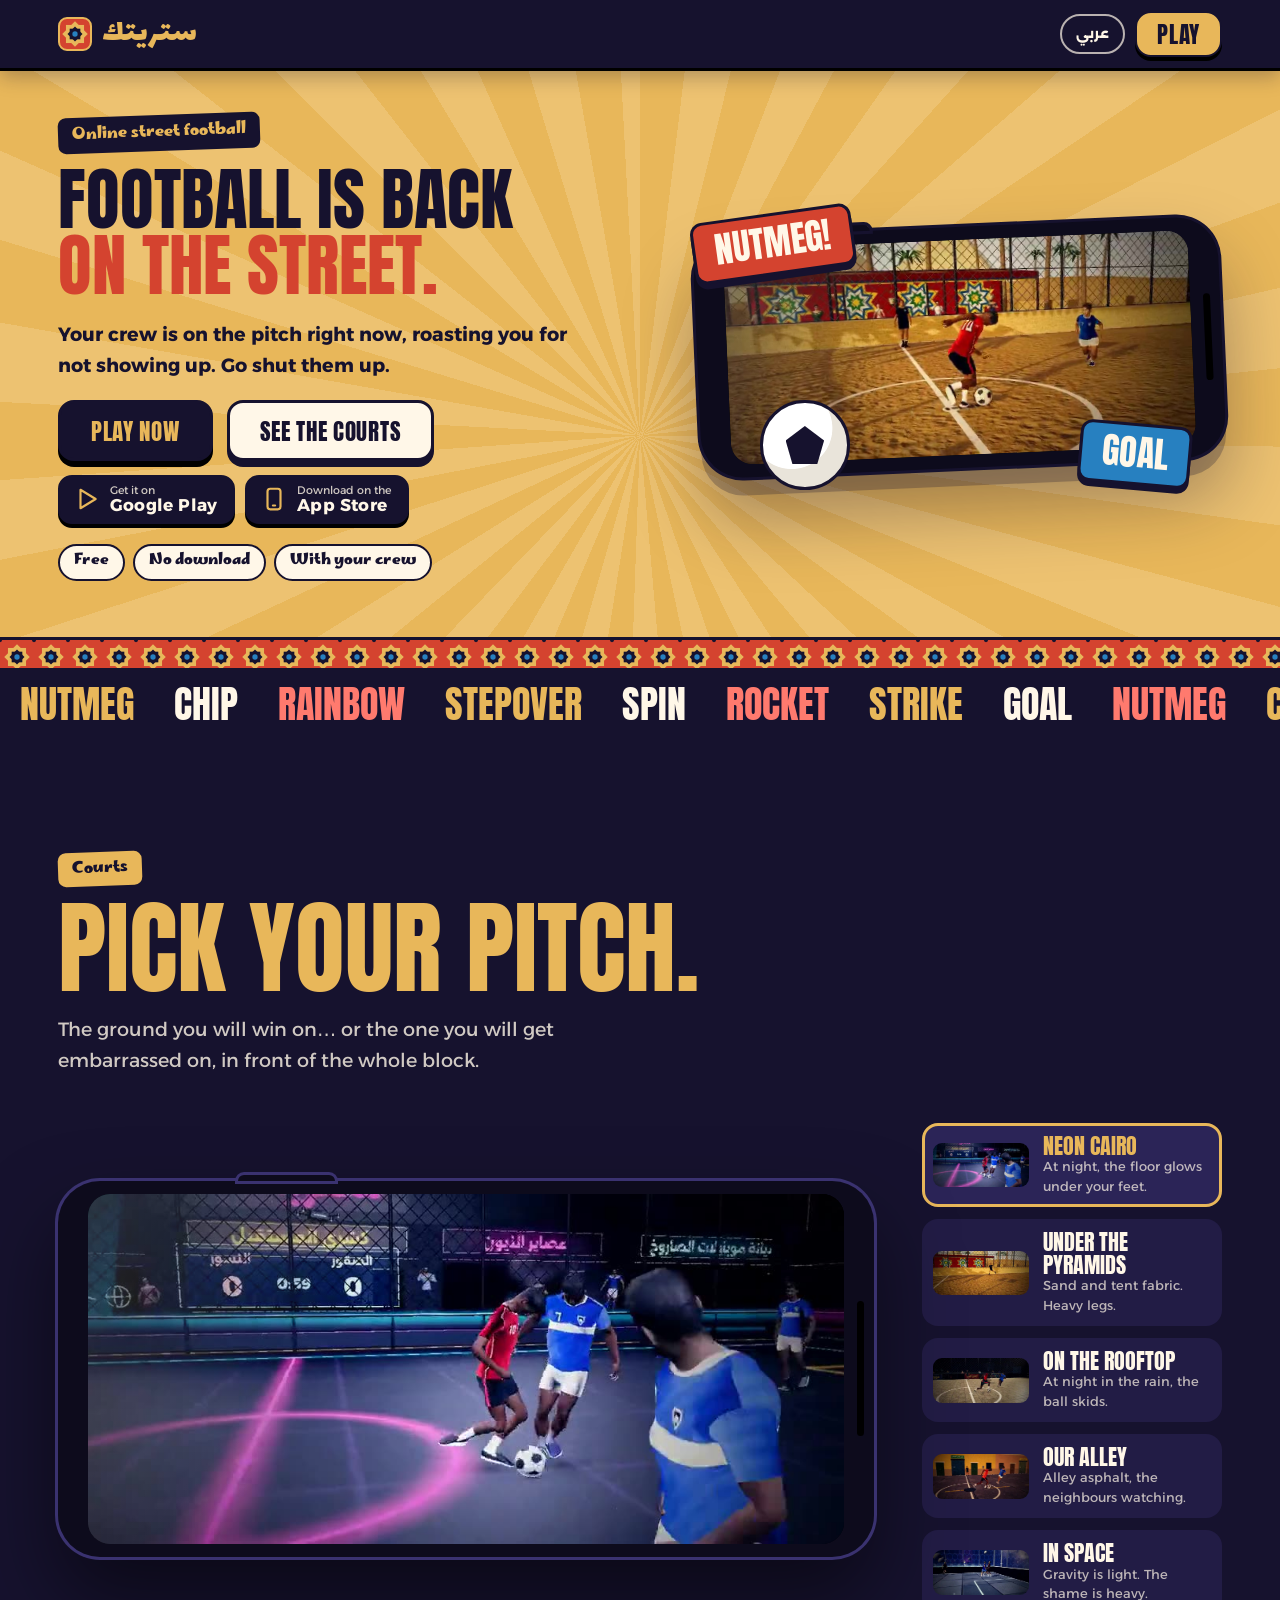
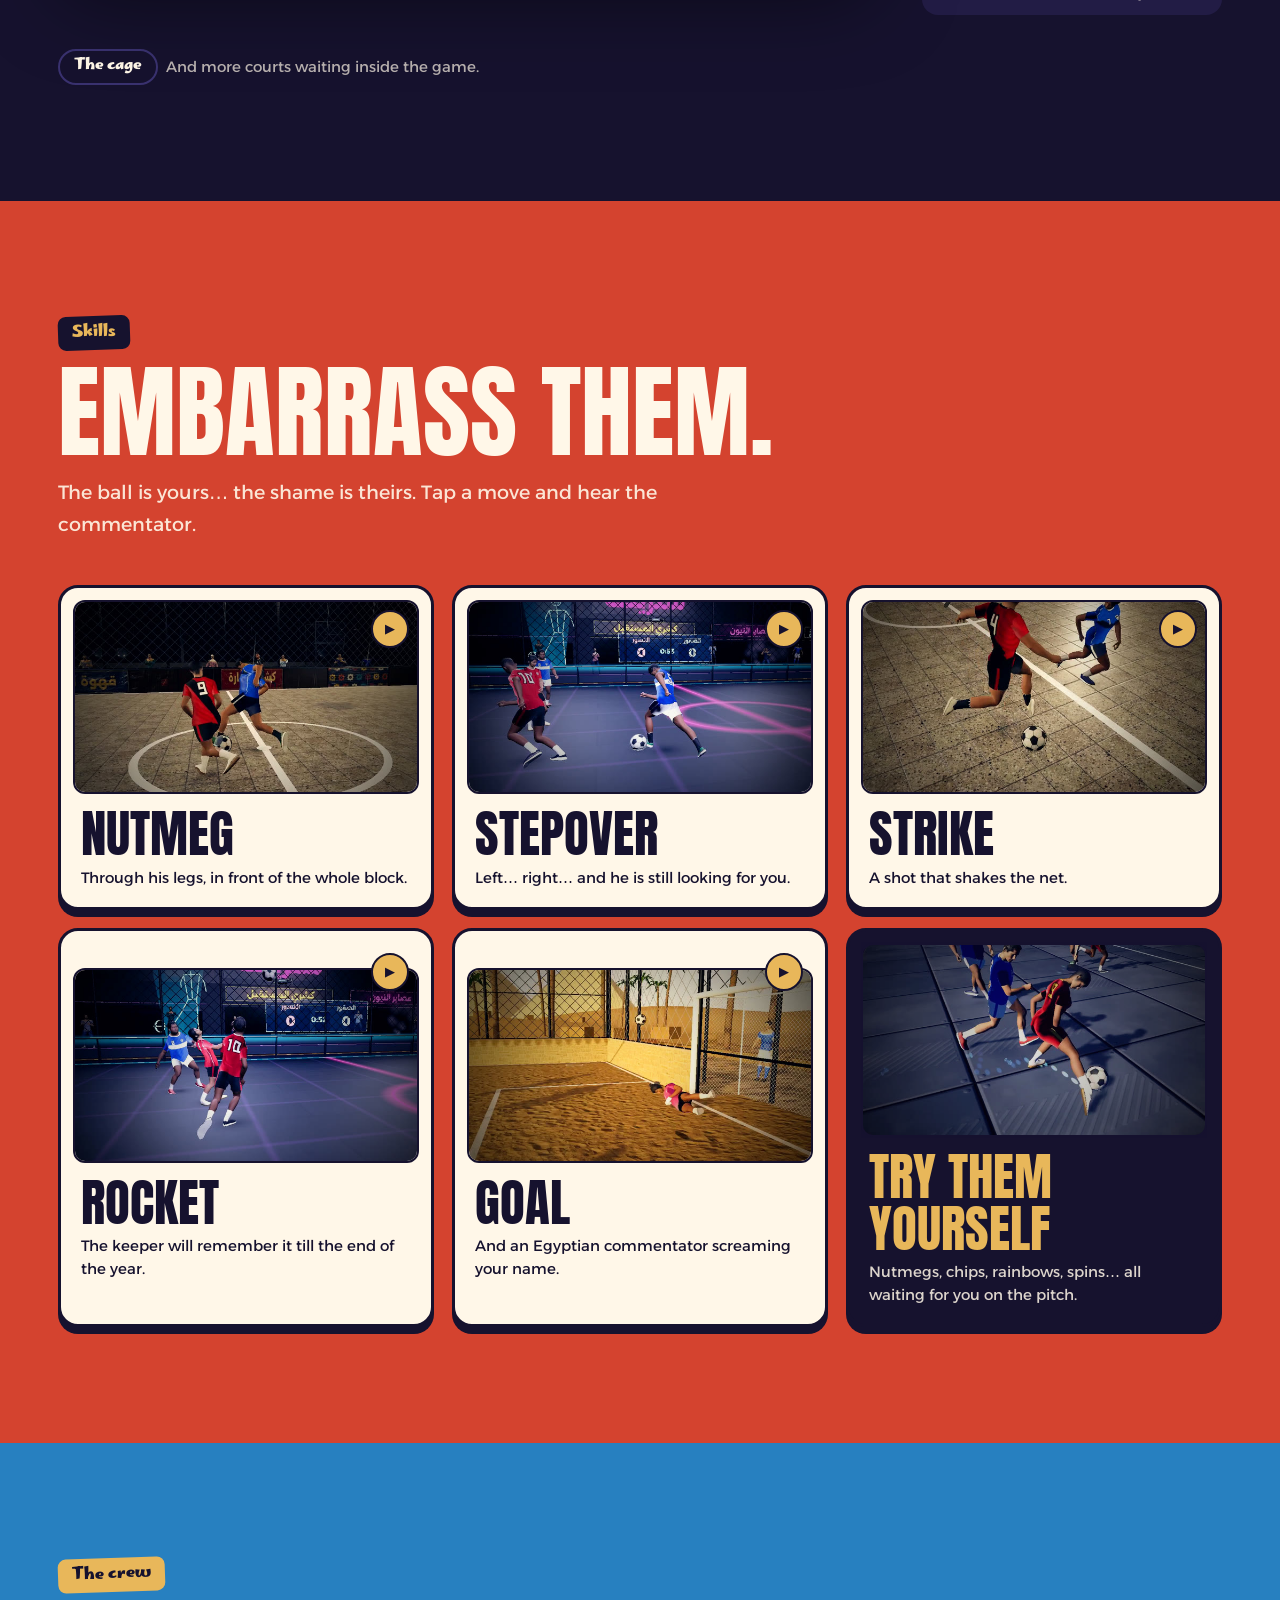
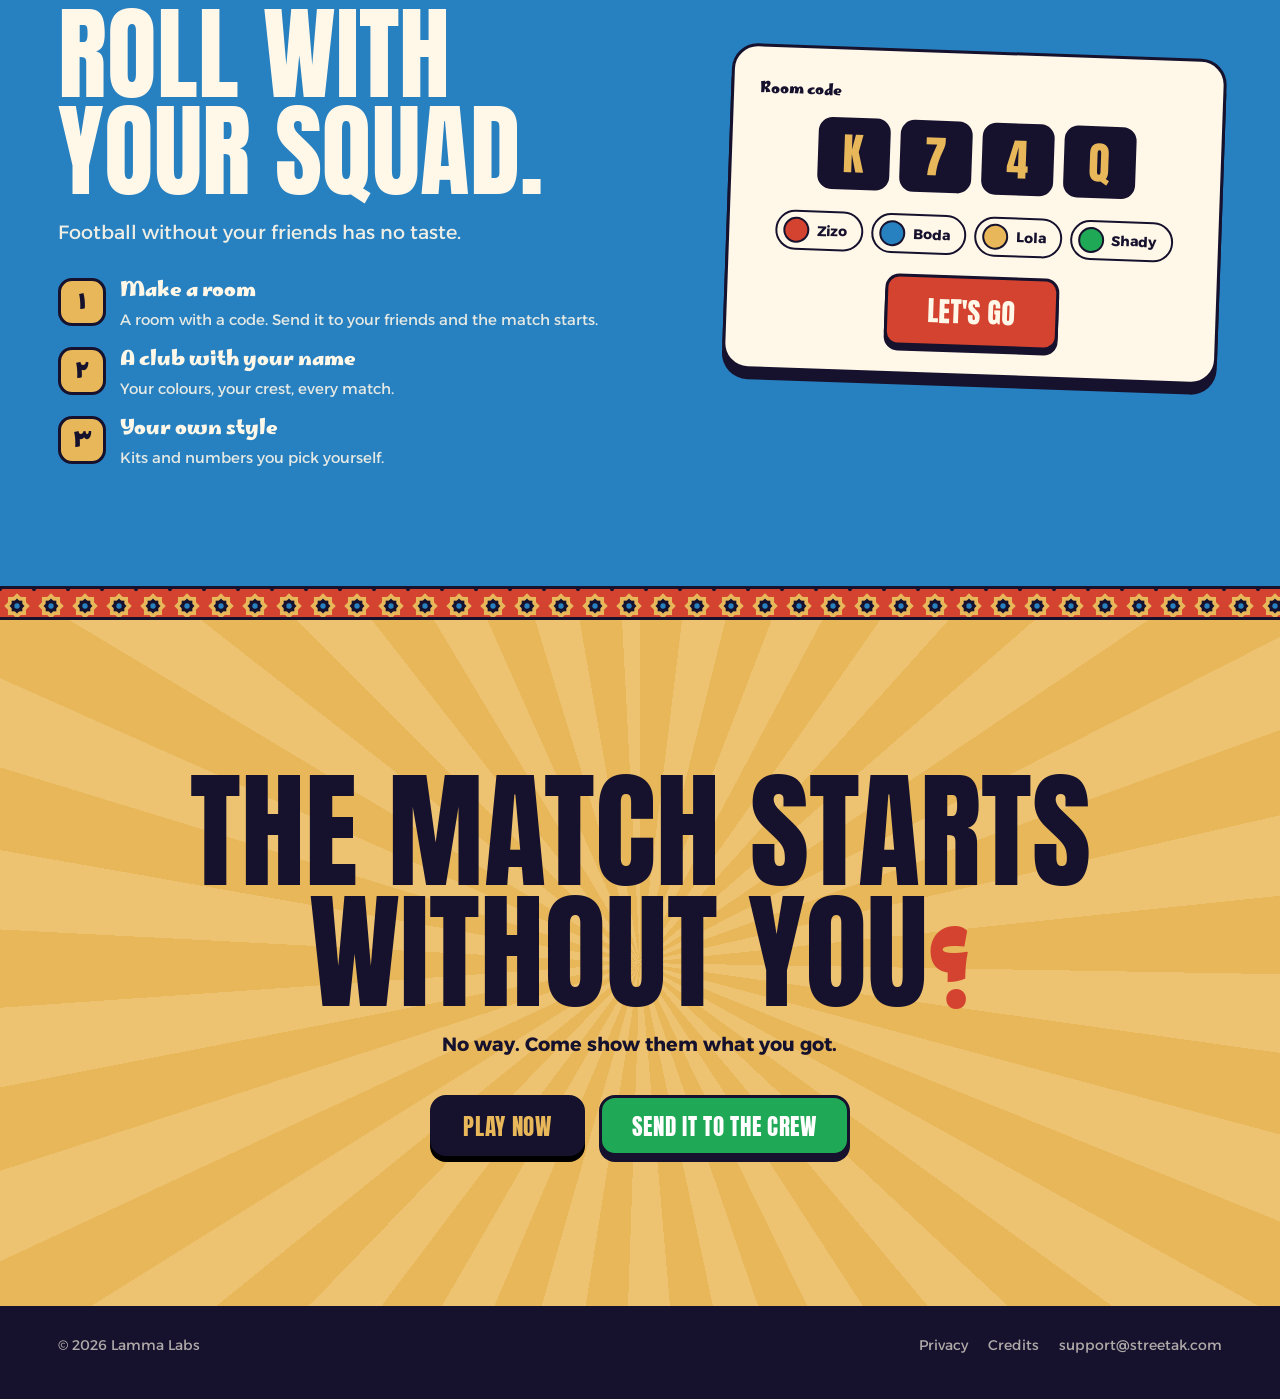
==== commit 87260d3b: "streetak.com: phone beside the words on wide screens, shorter hero" ====
--- a/en/index.html
+++ b/en/index.html
@@ -256,6 +256,19 @@
 @media (max-width:900px){.tabs{display:flex;overflow-x:auto;gap:10px;padding-bottom:6px;scroll-snap-type:x mandatory}.tab{flex:0 0 140px;scroll-snap-align:start;grid-template-columns:1fr}.tab img{width:100%}}
 @media (max-width:600px){.move{padding:8px 8px 12px}.move .th{border-radius:9px;margin-bottom:8px}.move b,.move span{padding-inline:4px}.move .pl{top:14px;inset-inline-end:14px}.tab{flex-basis:120px}}
 @media (prefers-reduced-motion:reduce){*{animation:none!important;transition:none!important}}
+
+/* wide screens: the phone sits beside the words and the hero is shorter (founder, 29 Oct) */
+@media (min-width:1100px){
+  .hero{padding-block:44px 56px}
+  .hero .wrap{display:grid;grid-template-columns:minmax(0,1fr) minmax(0,1.08fr);gap:clamp(32px,4vw,64px);align-items:center}
+  .hero-top{flex-direction:column;align-items:flex-start;gap:20px}
+  h1.disp{font-size:clamp(78px,7.4vw,128px)}
+  .side{max-width:30em;padding-bottom:0}
+  .sub{margin-bottom:18px}
+  .hero-phone{margin:0;max-width:none}
+  html[lang=en] .hero .wrap{grid-template-columns:minmax(0,1.12fr) minmax(0,1fr)}
+  html[lang=en] h1.disp{font-size:clamp(62px,5.4vw,80px)}
+}
 </style>
 </head>
 <body>
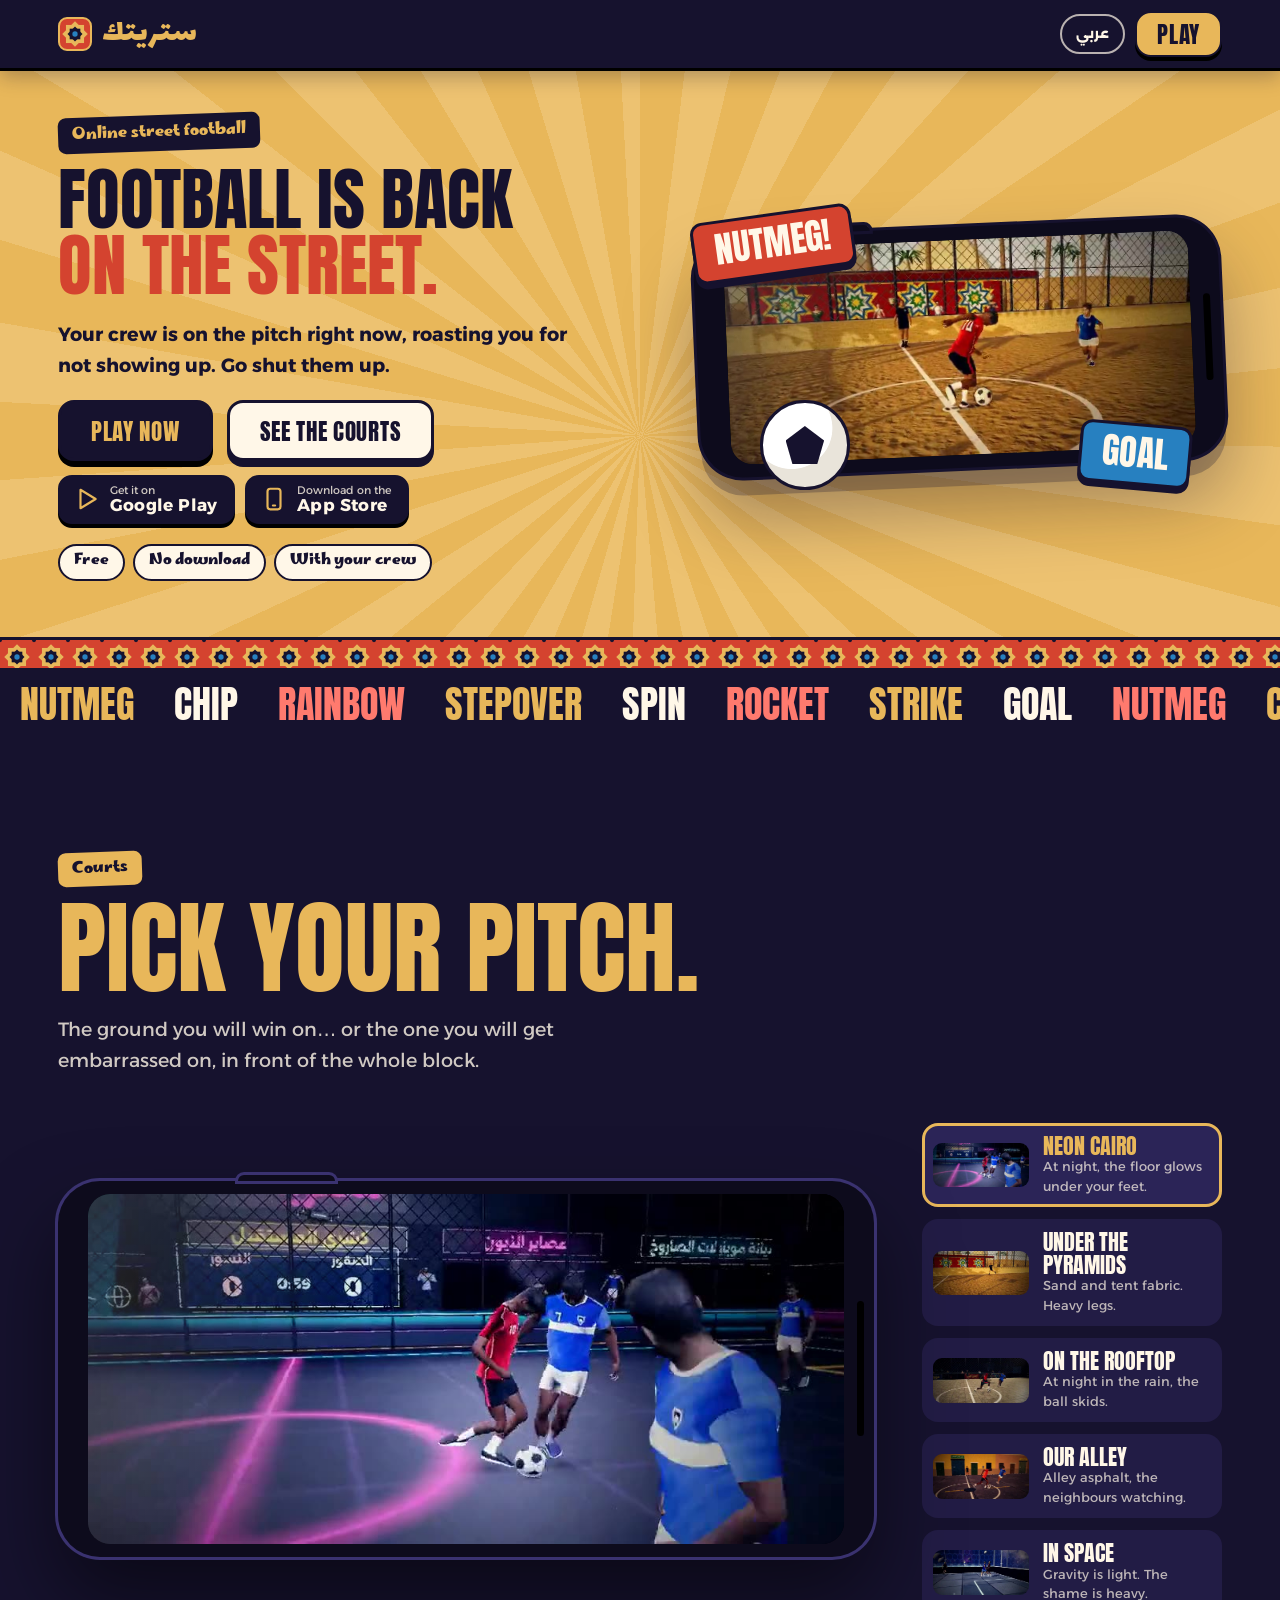
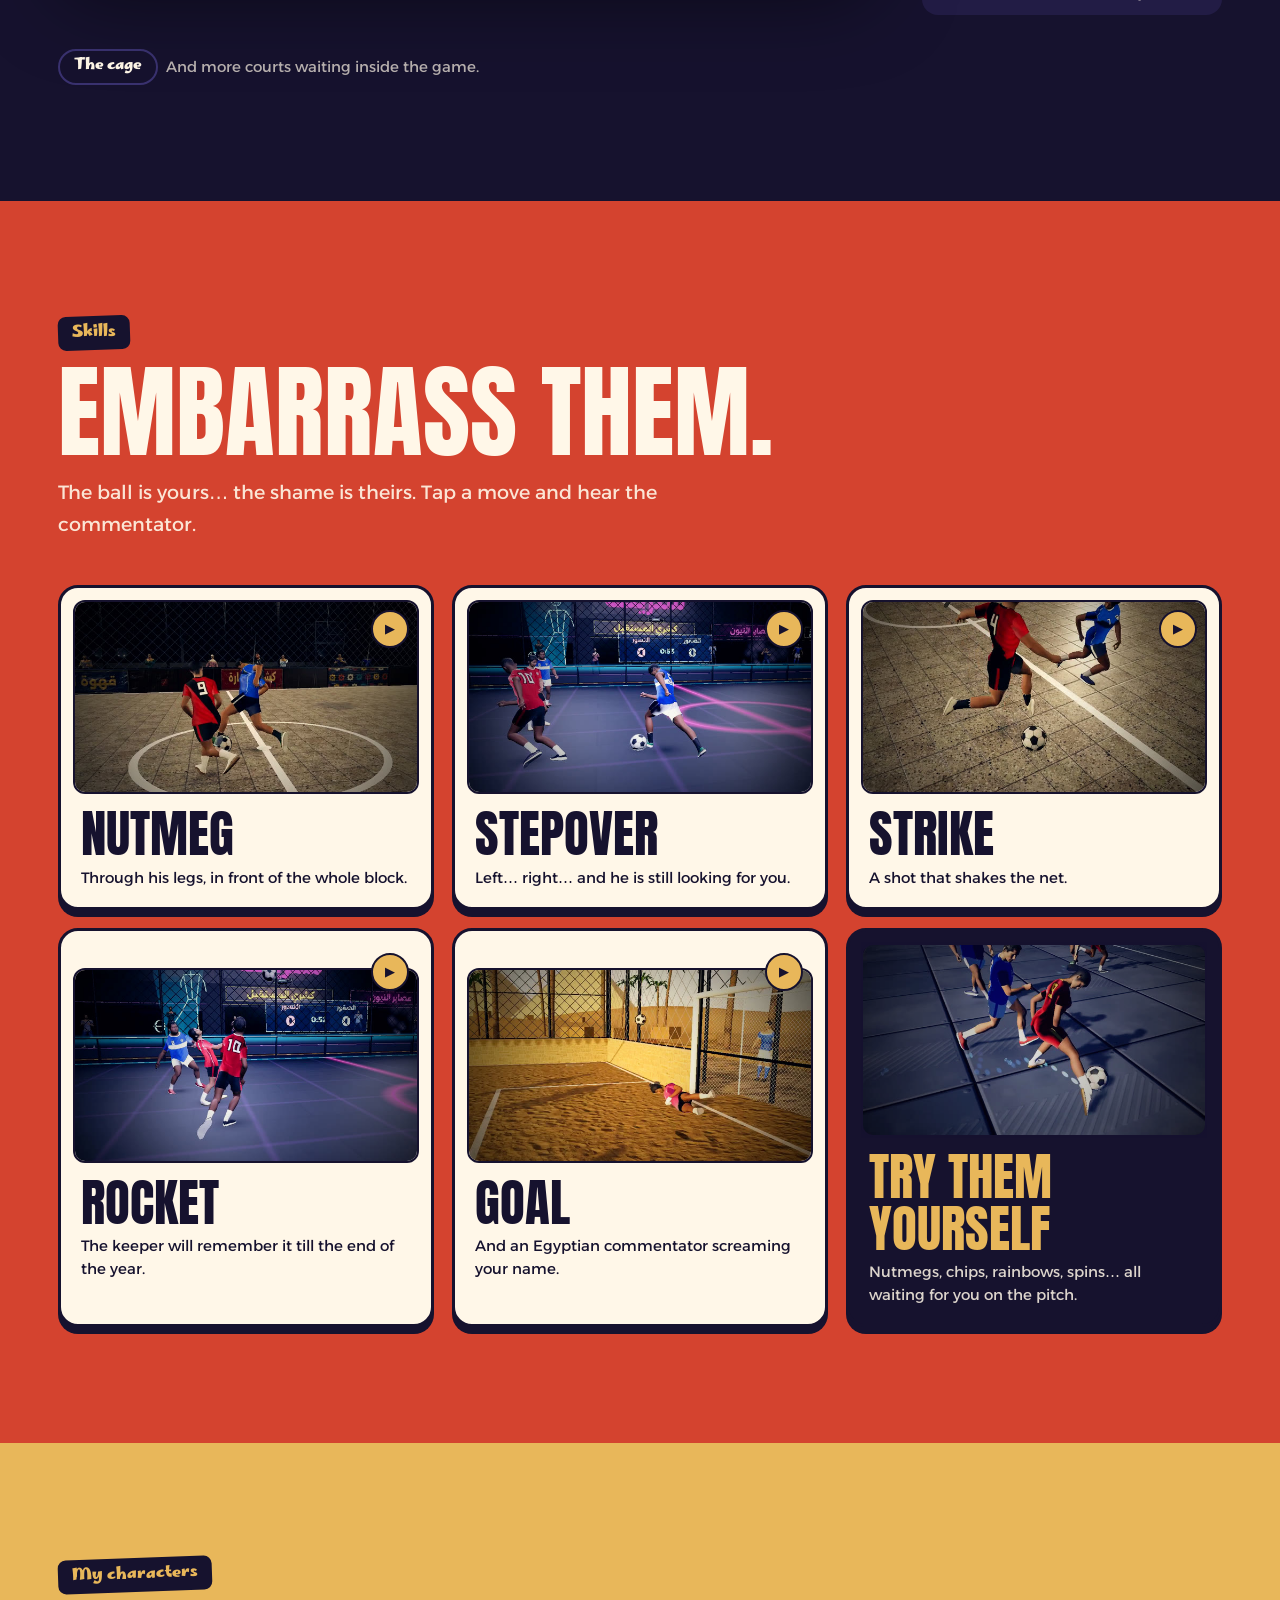
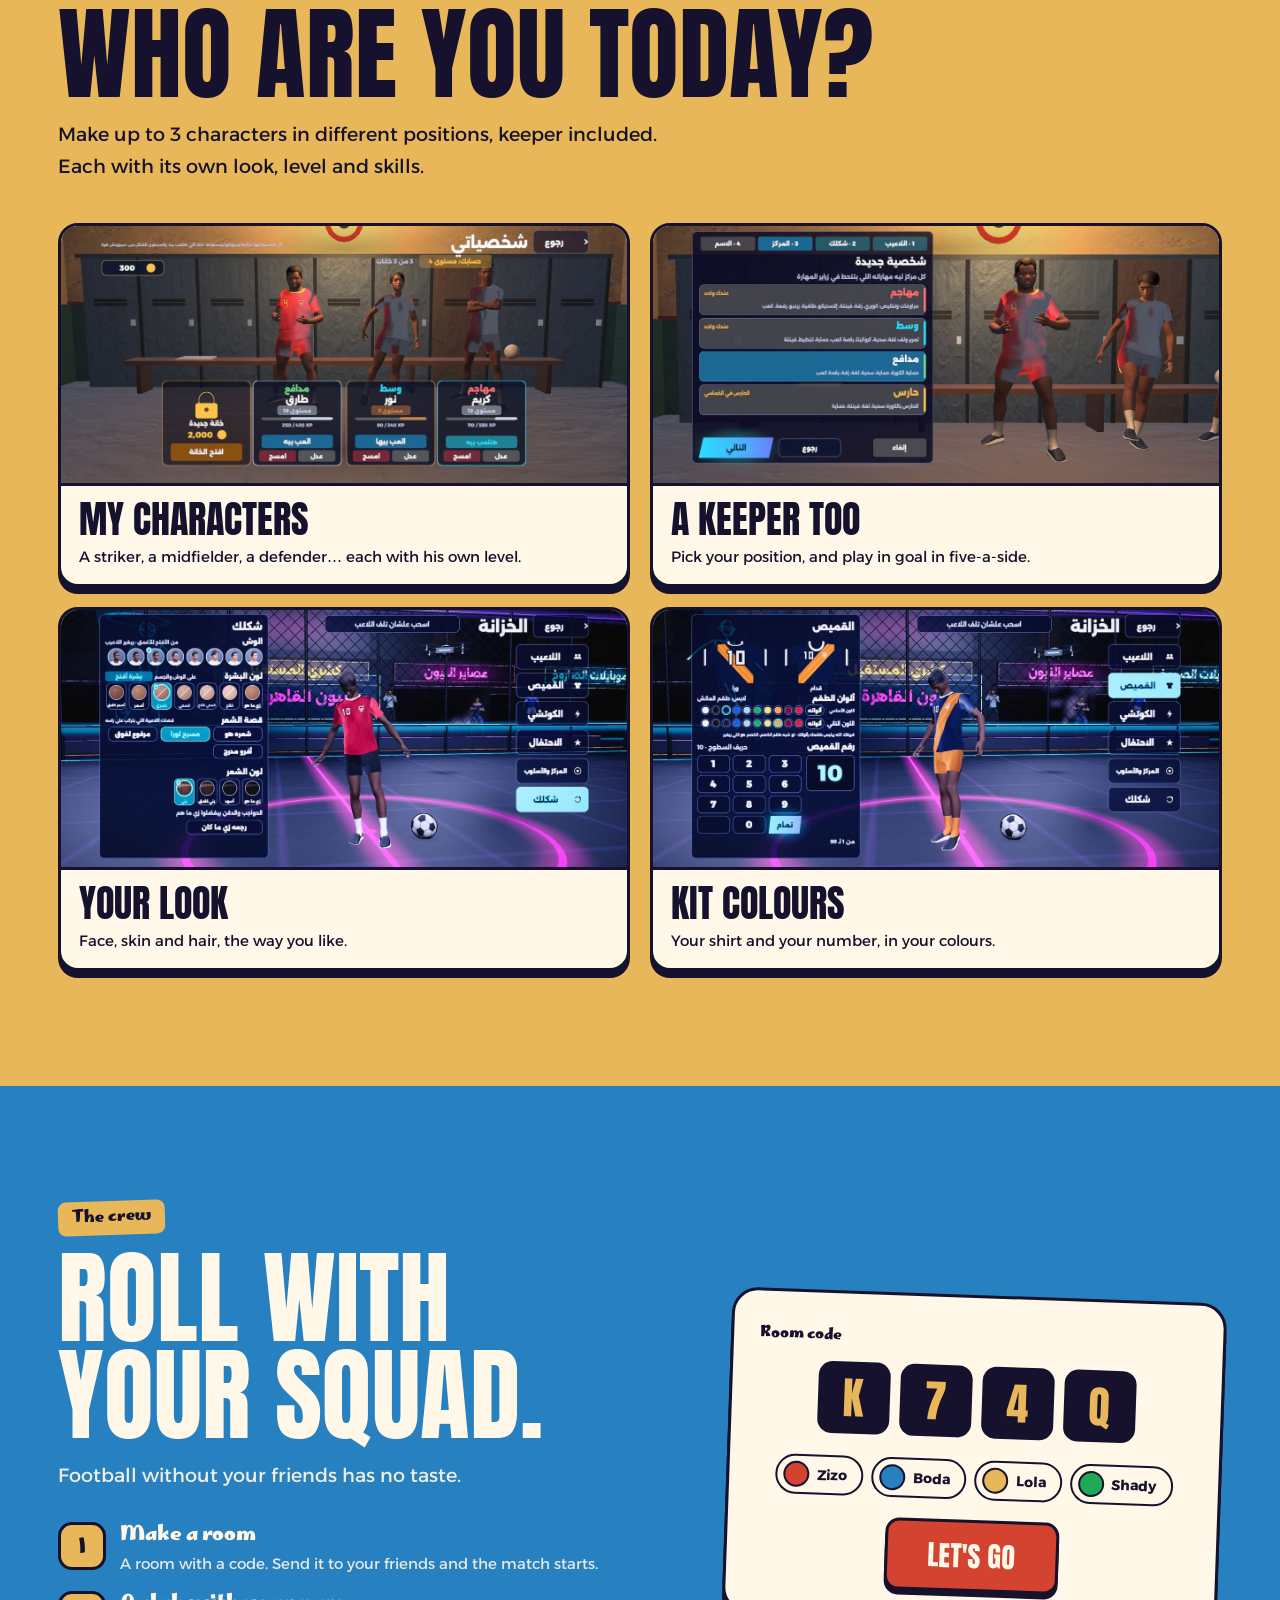
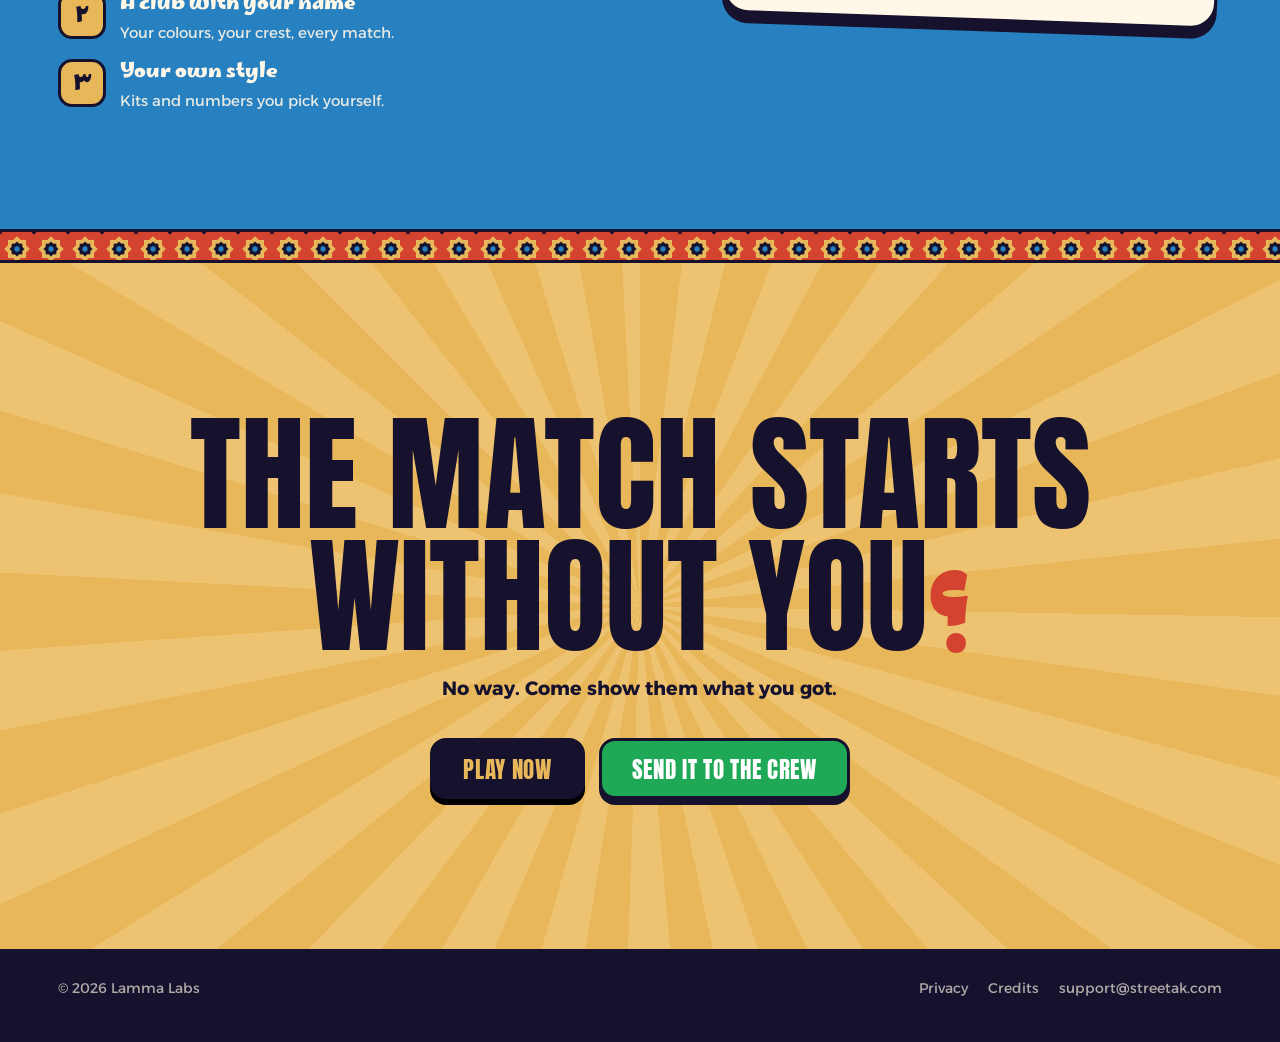
==== commit 1cd562f0: "Landing: «شخصياتي» section (characters, keeper, your look, kit colours; AR + EN) and the new app ico" ====
--- a/en/index.html
+++ b/en/index.html
@@ -179,6 +179,18 @@
 .mcta{background:var(--ink);color:var(--sun);display:block}
 .mcta span{color:rgba(255,247,232,.85)}
 @keyframes pulse{50%{transform:scale(1.15)}}
+
+/* characters «شخصياتي» */
+.chars{background:var(--sun);color:var(--ink)}
+.chars .eyebrow{background:var(--ink);color:var(--sun)}
+.chgrid{display:grid;grid-template-columns:1fr 1fr;gap:20px;margin-top:40px}
+.chcard{margin:0;background:var(--paper);border:3px solid var(--ink);border-radius:20px;overflow:hidden;box-shadow:0 7px 0 var(--ink)}
+.chcard img{display:block;width:100%;height:auto;aspect-ratio:1280/589;object-fit:cover;border-bottom:3px solid var(--ink)}
+.chcard figcaption{padding:14px 18px 16px}
+.chcard b{display:block;font-family:var(--disp);font-weight:400;font-size:clamp(28px,3vw,40px);line-height:1}
+html[lang=en] .chcard b{text-transform:uppercase}
+.chcard span{display:block;margin-top:6px;font-size:15px;line-height:1.55}
+@media (max-width:700px){.chgrid{grid-template-columns:1fr;gap:14px}.chcard figcaption{padding:10px 12px 12px}}
 
 /* squad */
 .squad{background:var(--nile);color:var(--paper)}
@@ -350,6 +362,20 @@
   </div>
 </section>
 
+<section class="sec chars" id="chars">
+  <div class="wrap">
+    <p class="eyebrow" data-t="kK">شخصياتي</p>
+    <h2 class="disp" data-t="kH">إنت مين النهارده؟</h2>
+    <p class="lead" data-t="kL">اعمل لحد ٣ شخصيات بمراكز مختلفة، حتى الحارس. كل واحدة بشكلها وليفلها ومهاراتها.</p>
+    <div class="chgrid">
+      <figure class="chcard"><img src="assets/img/ch/chars.jpg" alt="" loading="lazy" width="1280" height="589"><figcaption><b data-t="k1">شخصياتي</b><span data-t="k1p">مهاجم ووسط ومدافع… وكل واحد بليفله.</span></figcaption></figure>
+      <figure class="chcard"><img src="assets/img/ch/place.jpg" alt="" loading="lazy" width="1280" height="589"><figcaption><b data-t="k2">وحارس كمان</b><span data-t="k2p">اختار مركزك، والعب في الجول في الخماسي.</span></figcaption></figure>
+      <figure class="chcard"><img src="assets/img/ch/look.jpg" alt="" loading="lazy" width="1280" height="589"><figcaption><b data-t="k3">شكلك</b><span data-t="k3p">الوش والبشرة والشعر زي ما تحب.</span></figcaption></figure>
+      <figure class="chcard"><img src="assets/img/ch/kit.jpg" alt="" loading="lazy" width="1280" height="589"><figcaption><b data-t="k4">ألوان طقمك</b><span data-t="k4p">القميص والرقم بألوانك إنت.</span></figcaption></figure>
+    </div>
+  </div>
+</section>
+
 <section class="sec squad" id="squad">
   <div class="wrap sgrid">
     <div>
@@ -397,6 +423,7 @@
 var T={ar:{},en:{navGo:'Play',gpS:'Get it on',asS:'Download on the',kick:'Online street football',h1a:'Football is back',h1b:'on the street.',sub:'Your crew is on the pitch right now, roasting you for not showing up. Go shut them up.',cta:'Play now',cta3:'See the courts',c1:'Free',c2:'No download',c3:'With your crew',st1:'Nutmeg!',st2:'GOAL',
 cK:'Courts',cH:'Pick your pitch.',cL:'The ground you will win on… or the one you will get embarrassed on, in front of the whole block.',t1:'Under the pyramids',t1p:'Sand and tent fabric. Heavy legs.',t2:'Neon Cairo',t2p:'At night, the floor glows under your feet.',t3:'In space',t3p:'Gravity is light. The shame is heavy.',t4p:'At night in the rain, the ball skids.',t5p:'Alley asphalt, the neighbours watching.',n1:'On the rooftop',n2:'Our alley',n4:'The cage',nMore:'And more courts waiting inside the game.',
 sK:'Skills',sH:'Embarrass them.',sL:'The ball is yours… the shame is theirs. Tap a move and hear the commentator.',m1:'Nutmeg',m1p:'Through his legs, in front of the whole block.',m2:'Stepover',m2p:'Left… right… and he is still looking for you.',m3:'Strike',m3p:'A shot that shakes the net.',m4:'Rocket',m4p:'The keeper will remember it till the end of the year.',m5:'Try them yourself',m5p:'Nutmegs, chips, rainbows, spins… all waiting for you on the pitch.',m6:'GOAL',m6p:'And an Egyptian commentator screaming your name.',
+kK:'My characters',kH:'Who are you today?',kL:'Make up to 3 characters in different positions, keeper included. Each with its own look, level and skills.',k1:'My characters',k1p:'A striker, a midfielder, a defender… each with his own level.',k2:'A keeper too',k2p:'Pick your position, and play in goal in five-a-side.',k3:'Your look',k3p:'Face, skin and hair, the way you like.',k4:'Kit colours',k4p:'Your shirt and your number, in your colours.',
 qK:'The crew',qH:'Roll with your squad.',qL:'Football without your friends has no taste.',f1:'Make a room',f1p:'A room with a code. Send it to your friends and the match starts.',f2:'A club with your name',f2p:'Your colours, your crest, every match.',f3:'Your own style',f3p:'Kits and numbers you pick yourself.',rm:'Room code',rmGo:'Let\'s go',
 fa:'The match starts',fb:'without you',fl:'No way. Come show them what you got.',cta2:'Play now',wa:'Send it to the crew',priv:'Privacy',cred:'Credits'}};
 var WA={ar:'أنا في ستريتك ومستنيك في الملعب… لو قدّها انزل: https://play.streetak.com',en:'I am on Streetak waiting for you on the pitch… if you dare: https://play.streetak.com'};
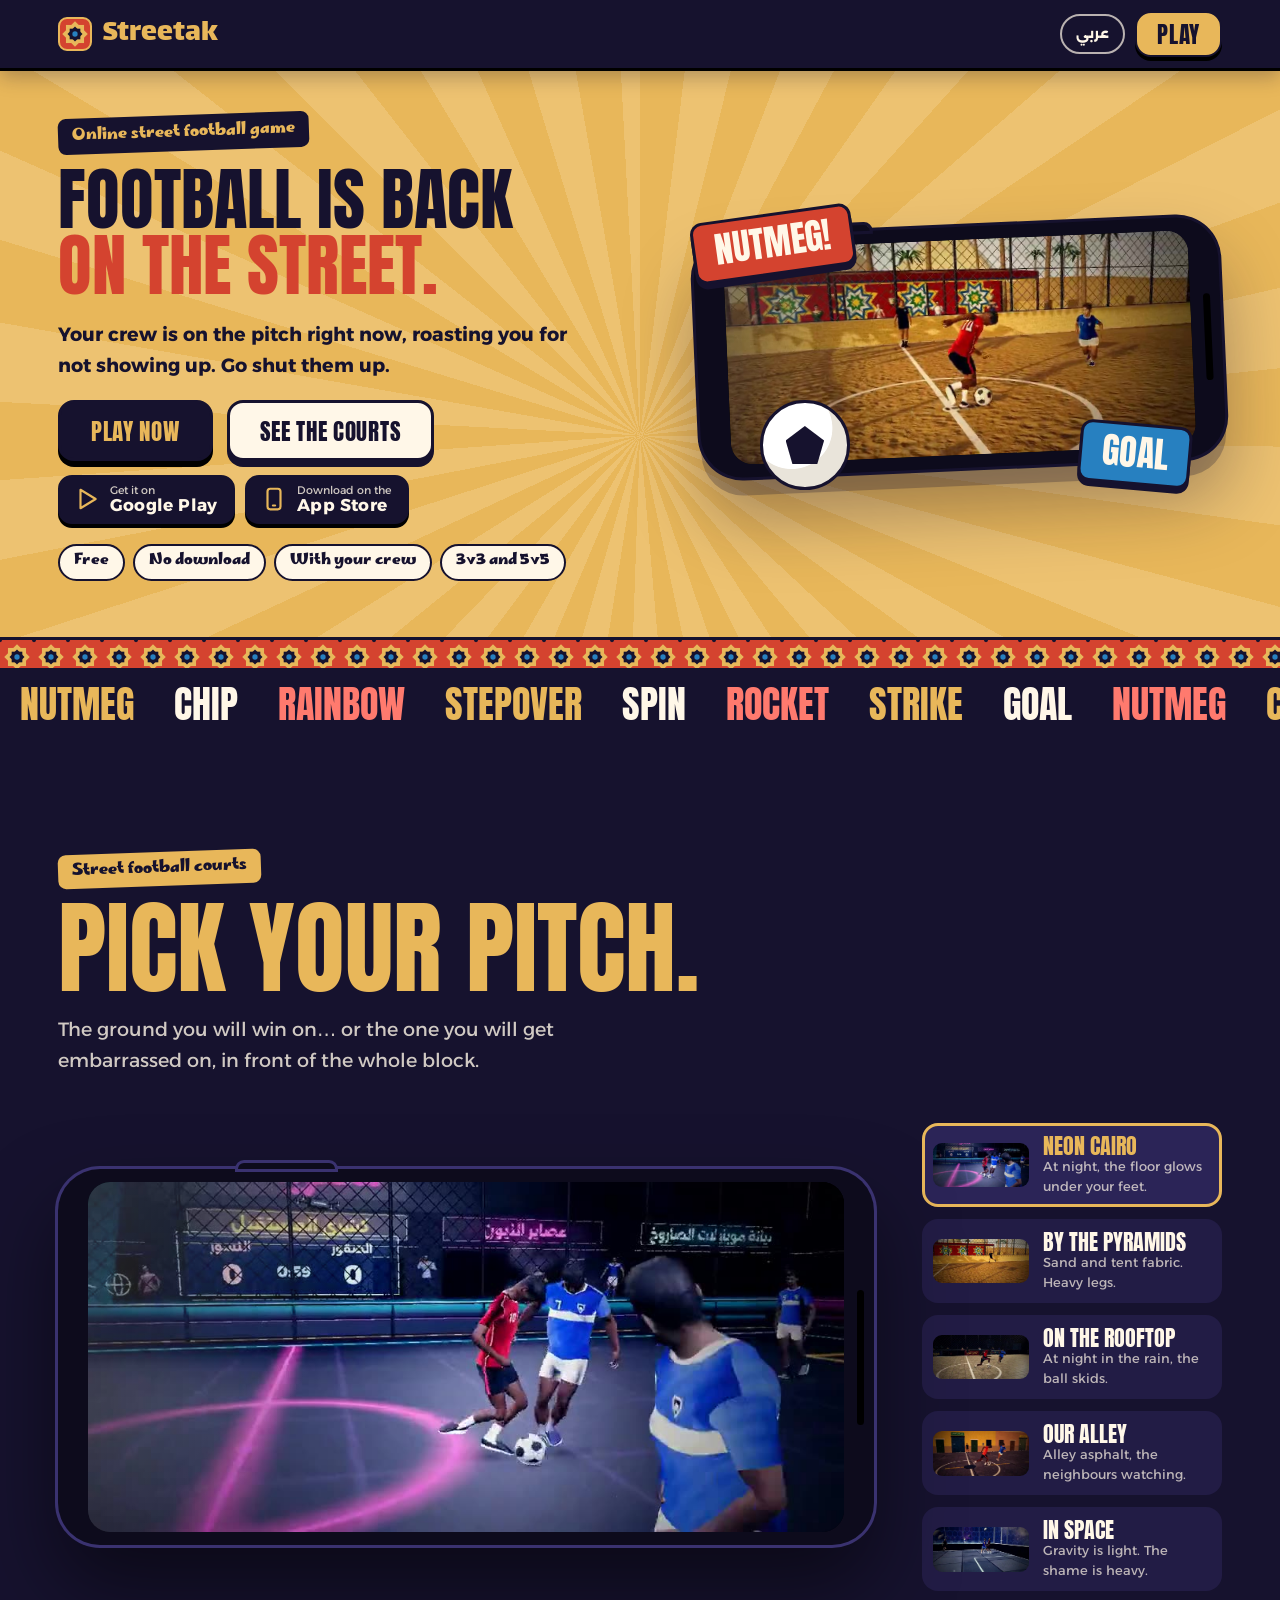
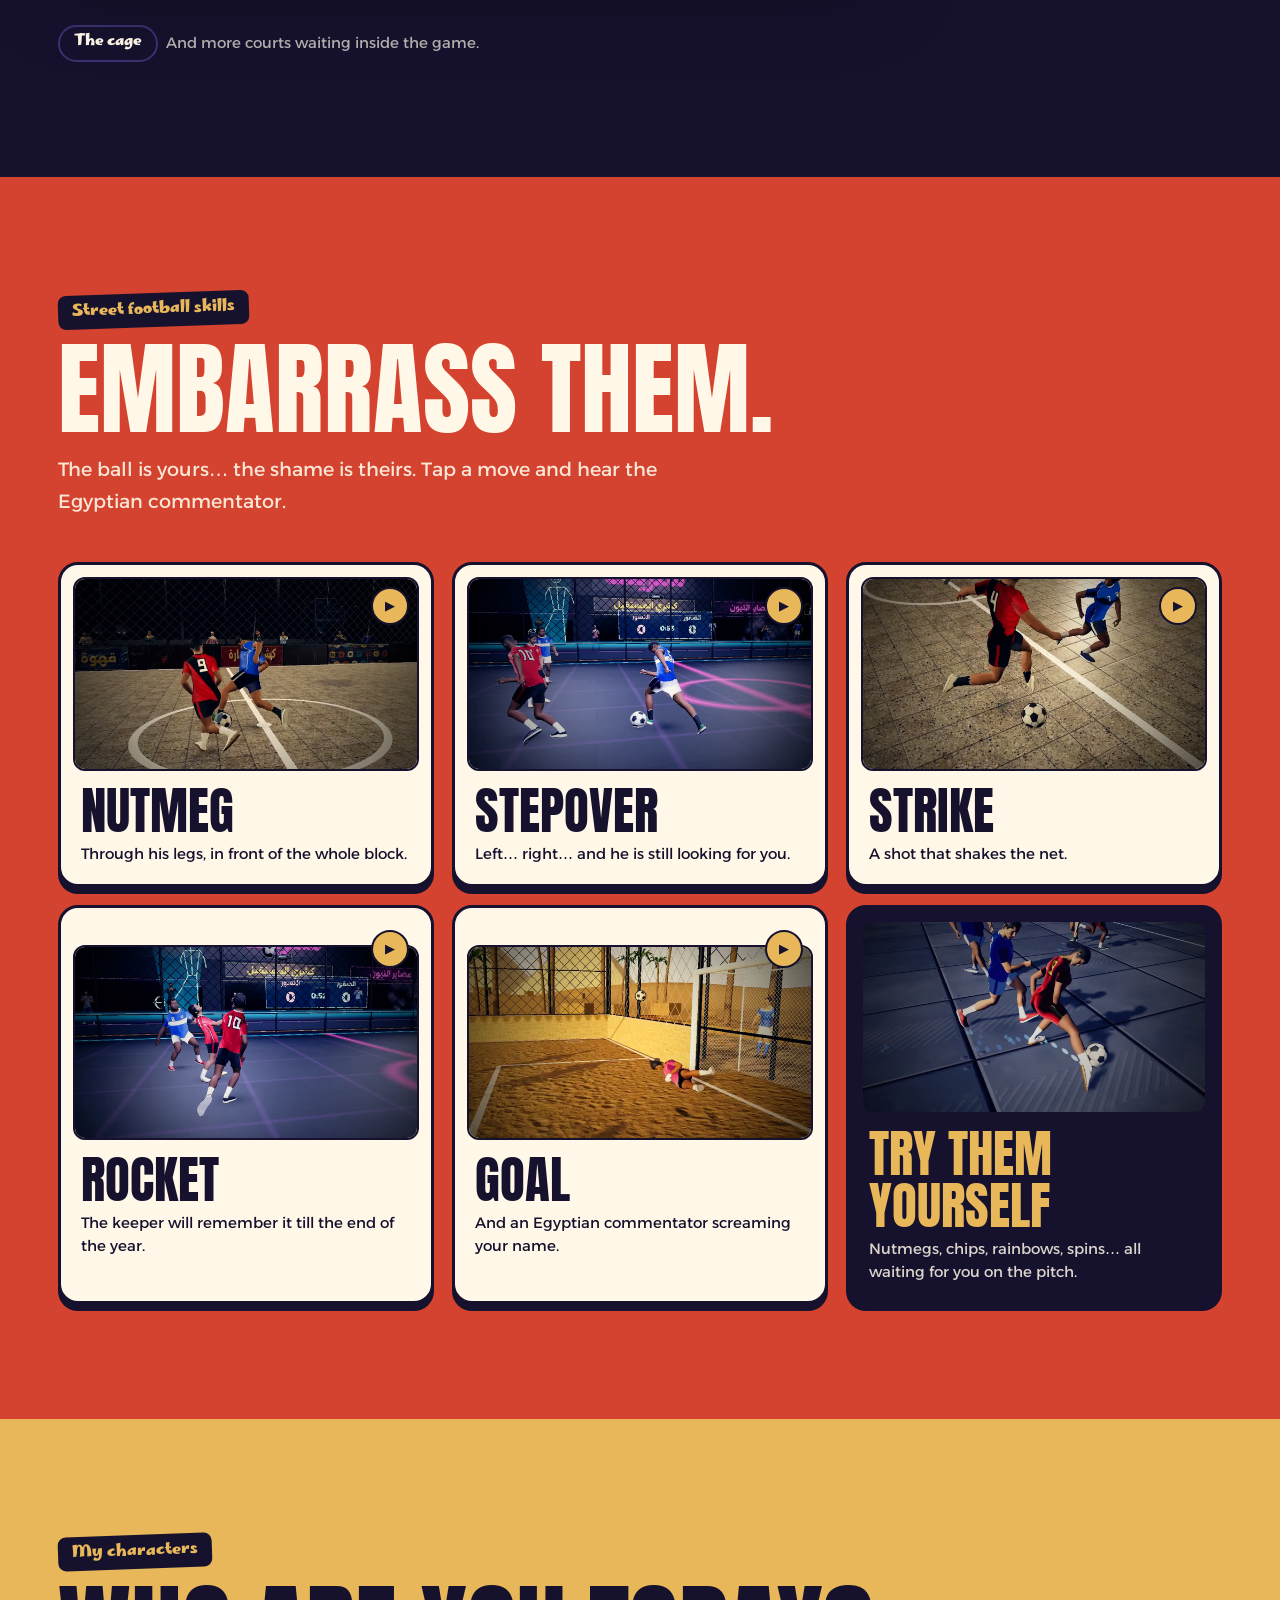
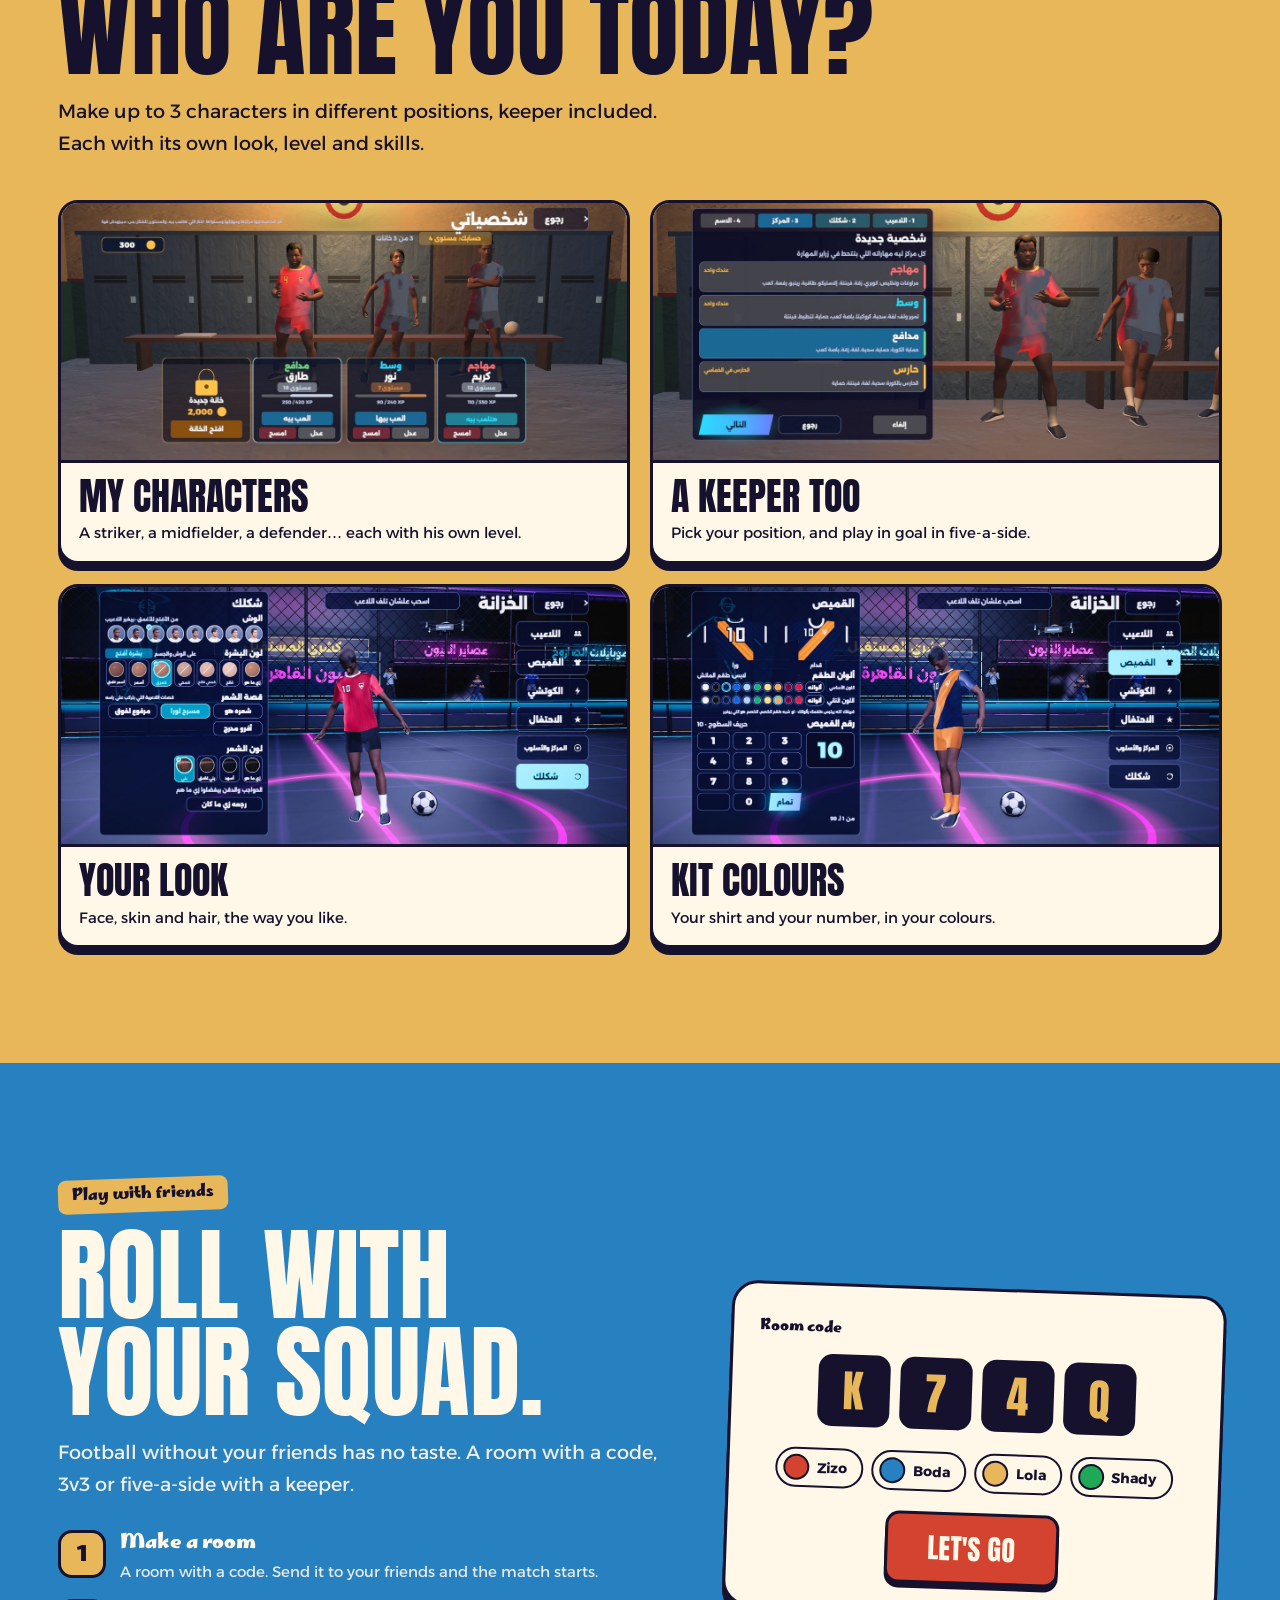
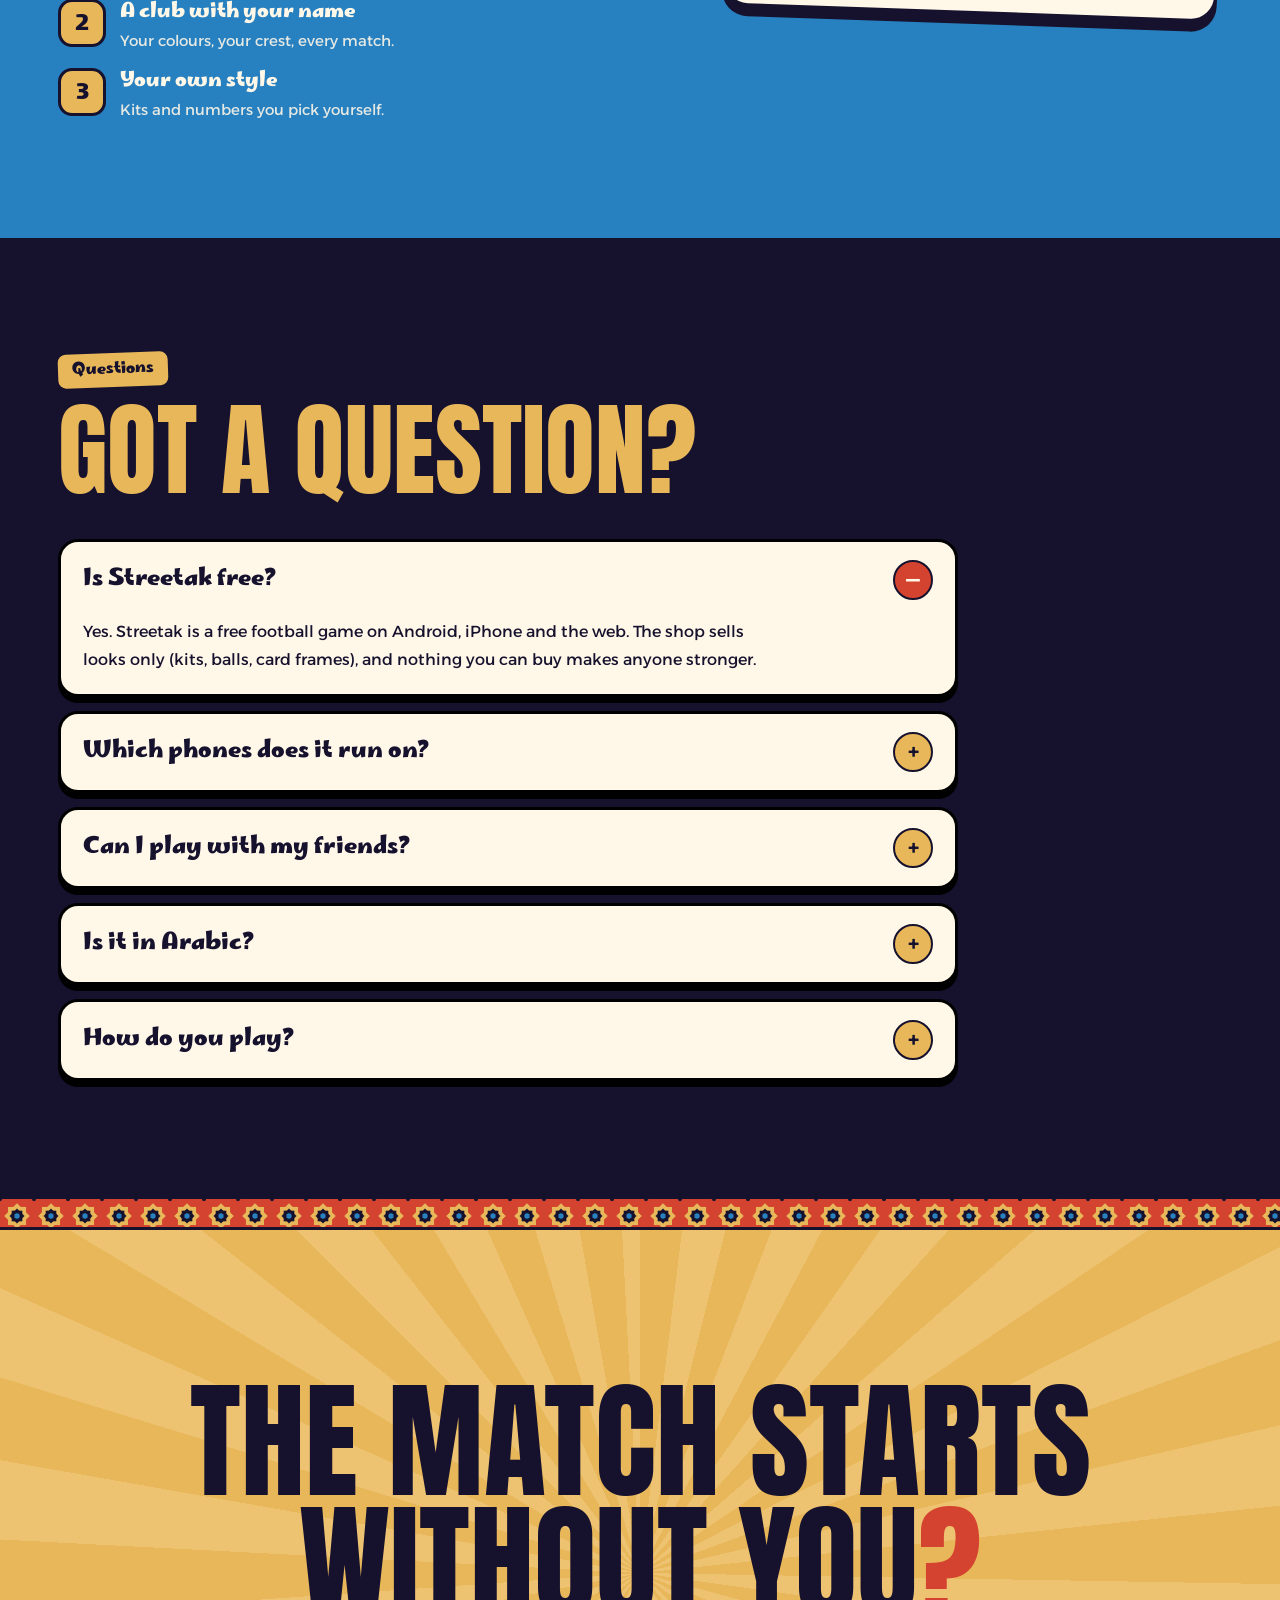
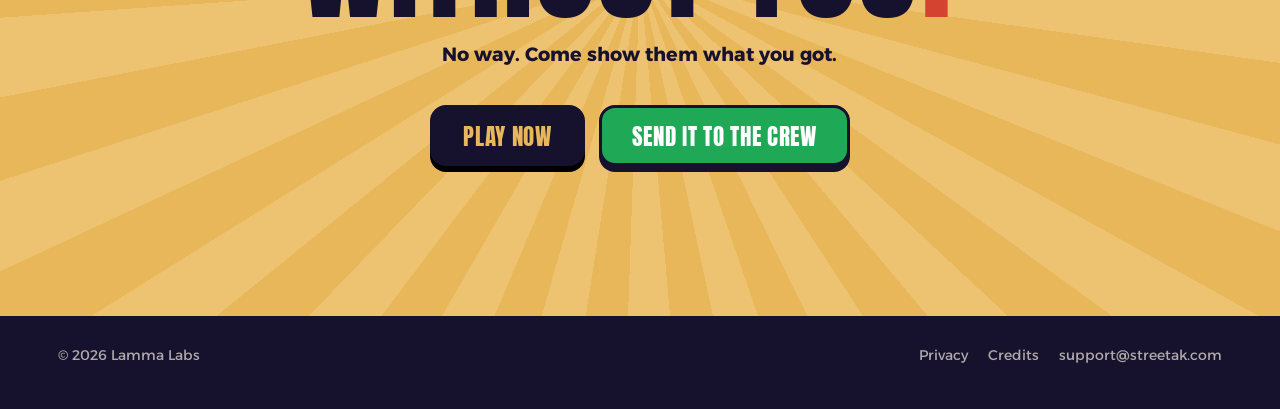
==== commit 216a8359: "SEO: keyword titles and descriptions per language, hreflang, Open Graph/Twitter, JSON-LD (VideoGame," ====
--- a/en/index.html
+++ b/en/index.html
@@ -1,22 +1,193 @@
 <!doctype html>
-<html lang="ar" dir="rtl">
+<!-- GENERATED by tools/build.js from index.html and T.en: do not edit by hand -->
+<html lang="en" dir="ltr">
 <head>
+<meta charset="utf-8">
 <base href="/">
-<meta charset="utf-8">
 <meta name="viewport" content="width=device-width, initial-scale=1, viewport-fit=cover">
-<title>ستريتك — كورة الشارع</title>
-<meta name="description" content="ستريتك: كورة شارع أونلاين مع صحابك. ببلاش، من غير تحميل. انزل العب.">
+<!-- seo:start (written by tools/build.js from its SEO table and the FAQ below: edit there, then run node tools/build.js) -->
+<title>Streetak: Street Football | Free Online 3v3 Soccer Game</title>
+<meta name="description" content="Free online street football (soccer) game: 3v3 and 5v5 with friends by room code, street skills, Cairo courts and Egyptian commentary. On Android, iPhone and the web.">
+<meta name="robots" content="index,follow,max-image-preview:large">
+<link rel="canonical" href="https://streetak.com/en/">
+<link rel="alternate" hreflang="ar" href="https://streetak.com/">
+<link rel="alternate" hreflang="en" href="https://streetak.com/en/">
+<link rel="alternate" hreflang="x-default" href="https://streetak.com/">
+<meta property="og:type" content="website">
+<meta property="og:site_name" content="Streetak">
+<meta property="og:title" content="Streetak: Street Football | Football is back on the street">
+<meta property="og:description" content="A free online street football game with your friends: 3v3 and 5v5, street skills and Egyptian commentary. On Android, iPhone and the web.">
+<meta property="og:url" content="https://streetak.com/en/">
+<meta property="og:image" content="https://streetak.com/assets/img/og.jpg">
+<meta property="og:image:width" content="1200">
+<meta property="og:image:height" content="630">
+<meta property="og:image:alt" content="Streetak: Street Football, an online football game with friends">
+<meta property="og:locale" content="en_US">
+<meta property="og:locale:alternate" content="ar_EG">
+<meta name="twitter:card" content="summary_large_image">
+<meta name="twitter:title" content="Streetak: Street Football | Football is back on the street">
+<meta name="twitter:description" content="A free online street football game with your friends: 3v3 and 5v5, street skills and Egyptian commentary. On Android, iPhone and the web.">
+<meta name="twitter:image" content="https://streetak.com/assets/img/og.jpg">
+<meta name="twitter:image:alt" content="Streetak: Street Football, an online football game with friends">
+<script type="application/ld+json">
+{
+ "@context": "https://schema.org",
+ "@graph": [
+  {
+   "@type": "Organization",
+   "@id": "https://streetak.com/#org",
+   "name": "Lamma Labs",
+   "url": "https://streetak.com/",
+   "email": "support@streetak.com",
+   "logo": "https://streetak.com/icon-512.png"
+  },
+  {
+   "@type": "WebSite",
+   "@id": "https://streetak.com/#website",
+   "url": "https://streetak.com/",
+   "name": "ستريتك",
+   "alternateName": [
+    "Streetak",
+    "Streetak: Street Football",
+    "ستريتك: كورة الشارع"
+   ],
+   "inLanguage": [
+    "ar",
+    "en"
+   ],
+   "publisher": {
+    "@id": "https://streetak.com/#org"
+   }
+  },
+  {
+   "@type": "WebPage",
+   "@id": "https://streetak.com/en/#webpage",
+   "url": "https://streetak.com/en/",
+   "name": "Streetak: Street Football | Free Online 3v3 Soccer Game",
+   "description": "Free online street football (soccer) game: 3v3 and 5v5 with friends by room code, street skills, Cairo courts and Egyptian commentary. On Android, iPhone and the web.",
+   "inLanguage": "en",
+   "isPartOf": {
+    "@id": "https://streetak.com/#website"
+   },
+   "about": {
+    "@id": "https://streetak.com/#game"
+   },
+   "primaryImageOfPage": "https://streetak.com/assets/img/og.jpg"
+  },
+  {
+   "@type": "VideoGame",
+   "@id": "https://streetak.com/#game",
+   "name": "Streetak: Street Football",
+   "alternateName": [
+    "Streetak",
+    "ستريتك",
+    "ستريتك: كورة الشارع"
+   ],
+   "url": "https://streetak.com/en/",
+   "description": "A free online street football (soccer) game, 3v3 and 5v5: one player each and a free ball, street skills (nutmeg, rainbow, roulette, step-over, fake shot, slide tackle), courts on a Cairo rooftop, in an alley, by the pyramids, Neon Cairo and space, rooms with friends by code, clubs and cups including a Ramadan cup, and Egyptian commentary. Nothing you can buy makes anyone stronger.",
+   "image": "https://streetak.com/assets/img/og.jpg",
+   "screenshot": [
+    "https://streetak.com/assets/img/hero.jpg",
+    "https://streetak.com/assets/img/neon.jpg",
+    "https://streetak.com/assets/img/roof.jpg",
+    "https://streetak.com/assets/img/hara.jpg",
+    "https://streetak.com/assets/img/sand.jpg",
+    "https://streetak.com/assets/img/space.jpg"
+   ],
+   "genre": [
+    "Sports",
+    "Football",
+    "Street football",
+    "Online multiplayer"
+   ],
+   "gamePlatform": [
+    "Android",
+    "iOS",
+    "Web browser"
+   ],
+   "operatingSystem": "Android, iOS, Web",
+   "applicationCategory": "GameApplication",
+   "applicationSubCategory": "Sports",
+   "playMode": "MultiPlayer",
+   "inLanguage": [
+    "ar",
+    "en"
+   ],
+   "isAccessibleForFree": true,
+   "offers": {
+    "@type": "Offer",
+    "price": "0",
+    "priceCurrency": "USD",
+    "availability": "https://schema.org/InStock",
+    "url": "https://play.streetak.com/"
+   },
+   "publisher": {
+    "@id": "https://streetak.com/#org"
+   },
+   "author": {
+    "@id": "https://streetak.com/#org"
+   },
+   "sameAs": [
+    "https://play.google.com/store/apps/details?id=com.streetak.football",
+    "https://apps.apple.com/app/id6826257319",
+    "https://play.streetak.com/"
+   ]
+  },
+  {
+   "@type": "FAQPage",
+   "@id": "https://streetak.com/en/#faq",
+   "inLanguage": "en",
+   "mainEntity": [
+    {
+     "@type": "Question",
+     "name": "Is Streetak free?",
+     "acceptedAnswer": {
+      "@type": "Answer",
+      "text": "Yes. Streetak is a free football game on Android, iPhone and the web. The shop sells looks only (kits, balls, card frames), and nothing you can buy makes anyone stronger."
+     }
+    },
+    {
+     "@type": "Question",
+     "name": "Which phones does it run on?",
+     "acceptedAnswer": {
+      "@type": "Answer",
+      "text": "Android phones from Google Play and iPhones from the App Store. If you would rather not download anything, play in the browser at play.streetak.com on a phone or a computer."
+     }
+    },
+    {
+     "@type": "Question",
+     "name": "Can I play with my friends?",
+     "acceptedAnswer": {
+      "@type": "Answer",
+      "text": "Of course. Make a room, send the code to your friends and play online, 3v3 or 5v5 with a keeper. If someone is missing, bots fill in. You can also start a club with your name and enter cups, including a Ramadan cup."
+     }
+    },
+    {
+     "@type": "Question",
+     "name": "Is it in Arabic?",
+     "acceptedAnswer": {
+      "@type": "Answer",
+      "text": "Yes. The whole game is in Egyptian Arabic, with an Egyptian commentator who lives the match with you, and it is in English too."
+     }
+    },
+    {
+     "@type": "Question",
+     "name": "How do you play?",
+     "acceptedAnswer": {
+      "@type": "Answer",
+      "text": "You control one player, and the ball is free, not glued to your feet. You have the street skills: nutmegs, rainbows, roulettes, step-overs, the fake shot and slide tackles. Matches last four minutes, on courts like a Cairo rooftop, an alley, by the pyramids, Neon Cairo and space."
+     }
+    }
+   ]
+  }
+ ]
+}
+</script>
+<!-- seo:end -->
 <meta name="theme-color" content="#16122e">
-<meta property="og:title" content="ستريتك — الكورة رجعت الشارع">
-<meta property="og:description" content="كورة شارع أونلاين مع صحابك. ببلاش، من غير تحميل.">
 <link rel="icon" href="favicon.svg" type="image/svg+xml">
 <link rel="apple-touch-icon" href="apple-touch-icon.png">
 <link rel="manifest" href="site.webmanifest">
-<link rel="canonical" href="https://streetak.com/en/">
-<meta property="og:url" content="https://streetak.com/en/">
-<meta property="og:type" content="website">
-<meta property="og:image" content="https://streetak.com/assets/img/og.jpg">
-<meta name="twitter:card" content="summary_large_image">
 
 <style>
 @font-face{font-family:Lalezar;font-display:swap;src:url(assets/fonts/lalezar-arabic-400-normal.woff2) format("woff2");unicode-range:U+0600-06FF,U+0750-077F,U+FB50-FDFF,U+FE70-FEFC}
@@ -95,6 +266,7 @@
 .hero .wrap{position:relative}
 .hero-top{display:flex;justify-content:space-between;align-items:flex-end;gap:24px;flex-wrap:wrap}
 .kick{display:inline-block;font-family:var(--hand);font-size:16px;background:var(--ink);color:var(--sun);padding:4px 14px 6px;border-radius:8px;transform:rotate(-2deg);margin:0 0 16px}
+h1 .kick{display:block;width:fit-content;line-height:1.65;text-transform:none!important;letter-spacing:0}
 h1.disp{font-size:clamp(68px,12.5vw,184px);color:var(--ink)}
 h1 .l{display:block}
 html[lang=en] h1.disp{font-size:clamp(56px,8.6vw,128px)}
@@ -214,6 +386,20 @@
 .room .go{display:flex;justify-content:center;margin-top:20px}
 .room .go div{font-family:var(--disp);font-size:28px;background:var(--tent);color:var(--paper);border:3px solid var(--ink);border-radius:14px;padding:10px 40px 9px;box-shadow:0 5px 0 var(--ink)}
 html[lang=en] .room .go div{text-transform:uppercase}
+
+/* questions (FAQ): the same answers are the FAQPage JSON-LD in the head (tools/build.js) */
+.faq{background:var(--ink);color:var(--paper)}
+.faq .eyebrow{background:var(--sun);color:var(--ink)}
+.faq h2{color:var(--sun)}
+.qas{display:grid;gap:14px;margin-top:40px;max-width:900px}
+.qa{background:var(--paper);color:var(--ink);border:3px solid #000;border-radius:20px;box-shadow:0 6px 0 #000;overflow:hidden}
+.qa summary{list-style:none;cursor:pointer;display:flex;align-items:center;justify-content:space-between;gap:16px;padding:18px 22px;font-family:var(--hand);font-size:clamp(19px,2vw,23px);line-height:1.4}
+.qa summary::-webkit-details-marker{display:none}
+.qa summary::after{content:"+";flex:none;width:36px;height:36px;border-radius:50%;border:2.5px solid var(--ink);background:var(--sun);display:grid;place-items:center;font-family:var(--body);font-weight:700;font-size:22px;line-height:1}
+.qa[open] summary::after{content:"\2212";background:var(--tent);color:var(--paper)}
+.qa p{margin:0;padding:0 22px 20px;font-size:16px;line-height:1.75;max-width:46em}
+.qa a{text-decoration:underline;text-underline-offset:3px;font-weight:700}
+@media (max-width:600px){.qa summary{padding:14px 16px;gap:12px}.qa summary::after{width:30px;height:30px;font-size:19px}.qa p{padding:0 16px 16px;font-size:15px}}
 
 /* final */
 .final{position:relative;overflow:hidden;background:var(--sun);text-align:center;padding-block:clamp(80px,12vw,150px)}
@@ -287,10 +473,10 @@
 
 <header class="nav">
   <div class="wrap">
-    <a class="brand" href="#top"><i aria-hidden="true"></i><span>ستريتك</span></a>
+    <a class="brand" href="en/#top"><i aria-hidden="true"></i><span data-t="brand">Streetak</span></a>
     <div class="navr">
-      <button class="lang" id="lang" type="button">EN</button>
-      <a class="btn b-ink" href="https://play.streetak.com" data-t="navGo">العب</a>
+      <a class="lang" id="lang" href="/" hreflang="ar" lang="ar">عربي</a>
+      <a class="btn b-ink" href="https://play.streetak.com" data-t="navGo">Play</a>
     </div>
   </div>
 </header>
@@ -300,26 +486,25 @@
   <div class="wrap">
     <div class="hero-top">
       <div>
-        <p class="kick" data-t="kick">كورة شارع أونلاين</p>
-        <h1 class="disp"><span class="l" data-t="h1a">الكورة رجعت</span><span class="l l2" data-t="h1b">الشارع.</span></h1>
+        <h1 class="disp"><span class="kick" data-t="kick">Online street football game</span><span class="l" data-t="h1a">Football is back</span><span class="l l2" data-t="h1b">on the street.</span></h1>
       </div>
       <div class="side">
-        <p class="sub" data-t="sub">صحابك نازلين الملعب دلوقتي، وبيتريقوا عليك عشان إنت مش معاهم. انزل وريهم.</p>
+        <p class="sub" data-t="sub">Your crew is on the pitch right now, roasting you for not showing up. Go shut them up.</p>
         <div class="cta-row">
-          <a class="btn b-ink" href="https://play.streetak.com" data-t="cta">انزل العب</a>
-          <a class="btn b-paper" href="#courts" data-t="cta3">شوف الملاعب</a>
+          <a class="btn b-ink" href="https://play.streetak.com" data-t="cta">Play now</a>
+          <a class="btn b-paper" href="en/#courts" data-t="cta3">See the courts</a>
         </div>
         <div class="stores">
-          <a class="store" href="https://play.google.com/store/apps/details?id=com.streetak.football" target="_blank" rel="noopener"><svg viewBox="0 0 24 24" aria-hidden="true"><path d="M6 3.5v17l14-8.5z"/></svg><span><small data-t="gpS">نزّلها من</small><b>Google Play</b></span></a>
-          <a class="store" href="https://apps.apple.com/app/id6826257319" target="_blank" rel="noopener"><svg viewBox="0 0 24 24" aria-hidden="true"><rect x="6" y="2.5" width="12" height="19" rx="2.5"/><path d="M11 18h2"/></svg><span><small data-t="asS">نزّلها من</small><b>App Store</b></span></a>
+          <a class="store" href="https://play.google.com/store/apps/details?id=com.streetak.football" target="_blank" rel="noopener"><svg viewBox="0 0 24 24" aria-hidden="true"><path d="M6 3.5v17l14-8.5z"/></svg><span><small data-t="gpS">Get it on</small><b>Google Play</b></span></a>
+          <a class="store" href="https://apps.apple.com/app/id6826257319" target="_blank" rel="noopener"><svg viewBox="0 0 24 24" aria-hidden="true"><rect x="6" y="2.5" width="12" height="19" rx="2.5"/><path d="M11 18h2"/></svg><span><small data-t="asS">Download on the</small><b>App Store</b></span></a>
         </div>
-        <div class="chips"><span data-t="c1">ببلاش</span><span data-t="c2">من غير تحميل</span><span data-t="c3">مع صحابك</span></div>
+        <div class="chips"><span data-t="c1">Free</span><span data-t="c2">No download</span><span data-t="c3">With your crew</span><span data-t="c4">3v3 and 5v5</span></div>
       </div>
     </div>
     <div class="hero-phone" aria-hidden="true">
-      <div class="phone"><div class="scr"><img src="assets/img/hero.jpg" alt=""><video id="hv" muted loop playsinline autoplay preload="auto" poster="assets/img/hero.jpg" src="assets/video/hero.mp4"></video></div></div>
-      <span class="stk a" data-t="st1">كوبري!</span>
-      <span class="stk b" data-t="st2">جووول</span>
+      <div class="phone"><div class="scr"><img src="assets/img/hero.jpg" alt="A 3v3 online street football match in Streetak" data-ta="aHero" width="960" height="444"><video id="hv" muted loop playsinline autoplay preload="auto" poster="assets/img/hero.jpg" src="assets/video/hero.mp4"></video></div></div>
+      <span class="stk a" data-t="st1">Nutmeg!</span>
+      <span class="stk b" data-t="st2">GOAL</span>
       <i class="ball"></i>
     </div>
   </div>
@@ -329,49 +514,49 @@
 
 <section class="sec courts" id="courts">
   <div class="wrap">
-    <p class="eyebrow" data-t="cK">الملاعب</p>
-    <h2 class="disp" data-t="cH">اختار ملعبك.</h2>
-    <p class="lead" data-t="cL">الأرض اللي هتكسب عليها… أو اللي هتتفضح فيها قدام الحتة كلها.</p>
+    <p class="eyebrow" data-t="cK">Street football courts</p>
+    <h2 class="disp" data-t="cH">Pick your pitch.</h2>
+    <p class="lead" data-t="cL">The ground you will win on… or the one you will get embarrassed on, in front of the whole block.</p>
     <div class="cgrid">
-      <div class="phone"><div class="scr"><img id="cimg" src="assets/img/neon.jpg" alt=""><video id="cv" muted loop playsinline preload="metadata" poster="assets/img/neon.jpg" src="assets/video/neon.mp4"></video></div></div>
+      <div class="phone"><div class="scr"><img id="cimg" src="assets/img/neon.jpg" alt="The Neon Cairo court in the Streetak football game" data-ta="aCourt"><video id="cv" muted loop playsinline preload="metadata" poster="assets/img/neon.jpg" src="assets/video/neon.mp4"></video></div></div>
       <div class="tabs" role="tablist">
-        <button class="tab" role="tab" aria-selected="true" data-c="neon" type="button"><img src="assets/img/neon.jpg" alt=""><div><b data-t="t2">القاهرة نيون</b><span data-t="t2p">بالليل، والأرض بتنوّر تحت رجلك.</span></div></button>
-        <button class="tab" role="tab" aria-selected="false" data-c="sand" type="button"><img src="assets/img/sand.jpg" alt=""><div><b data-t="t1">تحت الهرم</b><span data-t="t1p">رمل وخيامية، وتقيل على الرجلين.</span></div></button>
-        <button class="tab" role="tab" aria-selected="false" data-c="roof" type="button"><img src="assets/img/roof.jpg" alt=""><div><b data-t="n1">فوق السطوح</b><span data-t="t4p">بالليل وتحت المطرة، والكورة بتزحلق.</span></div></button>
-        <button class="tab" role="tab" aria-selected="false" data-c="hara" type="button"><img src="assets/img/hara.jpg" alt=""><div><b data-t="n2">حارتنا</b><span data-t="t5p">أسفلت الحارة، والجيران بيتفرجوا.</span></div></button>
-        <button class="tab" role="tab" aria-selected="false" data-c="space" type="button"><img src="assets/img/space.jpg" alt=""><div><b data-t="t3">في الفضاء</b><span data-t="t3p">الجاذبية خفيفة… والكسفة تقيلة.</span></div></button>
+        <button class="tab" role="tab" aria-selected="true" data-c="neon" type="button"><img src="assets/img/neon.jpg" alt=""><div><b data-t="t2">Neon Cairo</b><span data-t="t2p">At night, the floor glows under your feet.</span></div></button>
+        <button class="tab" role="tab" aria-selected="false" data-c="sand" type="button"><img src="assets/img/sand.jpg" alt=""><div><b data-t="t1">By the pyramids</b><span data-t="t1p">Sand and tent fabric. Heavy legs.</span></div></button>
+        <button class="tab" role="tab" aria-selected="false" data-c="roof" type="button"><img src="assets/img/roof.jpg" alt=""><div><b data-t="n1">On the rooftop</b><span data-t="t4p">At night in the rain, the ball skids.</span></div></button>
+        <button class="tab" role="tab" aria-selected="false" data-c="hara" type="button"><img src="assets/img/hara.jpg" alt=""><div><b data-t="n2">Our alley</b><span data-t="t5p">Alley asphalt, the neighbours watching.</span></div></button>
+        <button class="tab" role="tab" aria-selected="false" data-c="space" type="button"><img src="assets/img/space.jpg" alt=""><div><b data-t="t3">In space</b><span data-t="t3p">Gravity is light. The shame is heavy.</span></div></button>
       </div>
     </div>
-    <div class="more"><span data-t="n4">القفص</span><em style="font-style:normal" data-t="nMore">وملاعب تانية مستنياك جوه اللعبة.</em></div>
+    <div class="more"><span data-t="n4">The cage</span><em style="font-style:normal" data-t="nMore">And more courts waiting inside the game.</em></div>
   </div>
 </section>
 
 <section class="sec skills" id="skills">
   <div class="wrap">
-    <p class="eyebrow" data-t="sK">المهارات</p>
-    <h2 class="disp" data-t="sH">بهدلهم.</h2>
-    <p class="lead" data-t="sL">الكورة عندك… والفضيحة عندهم. دوس على أي مهارة وسمع المعلق.</p>
+    <p class="eyebrow" data-t="sK">Street football skills</p>
+    <h2 class="disp" data-t="sH">Embarrass them.</h2>
+    <p class="lead" data-t="sL">The ball is yours… the shame is theirs. Tap a move and hear the Egyptian commentator.</p>
     <div class="moves">
-      <button class="move" type="button" data-audio="assets/audio/kobri_0.mp3"><img class="th" src="assets/img/sk/kobri.jpg" alt="" loading="lazy"><i class="pl">▶</i><b data-t="m1">كوبري</b><span data-t="m1p">من بين رجليه، قدام الحتة كلها.</span></button>
-      <button class="move" type="button" data-audio="assets/audio/stepover_0.mp3"><img class="th" src="assets/img/sk/finta.jpg" alt="" loading="lazy"><i class="pl">▶</i><b data-t="m2">فينتة</b><span data-t="m2p">يمين… شمال… وهو لسه بيدوّر عليك.</span></button>
-      <button class="move" type="button" data-audio="assets/audio/khabta_0.mp3"><img class="th" src="assets/img/sk/khabta.jpg" alt="" loading="lazy"><i class="pl">▶</i><b data-t="m3">خبطة</b><span data-t="m3p">شوطة بتهز الشبكة.</span></button>
-      <button class="move" type="button" data-audio="assets/audio/khabta_1.mp3"><img class="th" src="assets/img/sk/rocket.jpg" alt="" loading="lazy"><i class="pl">▶</i><b data-t="m4">شوطة نار</b><span data-t="m4p">الحارس هيفتكرها لحد آخر السنة.</span></button>
-      <button class="move" type="button" data-audio="assets/audio/goal_us_0.mp3"><img class="th" src="assets/img/sk/goal.jpg" alt="" loading="lazy"><i class="pl">▶</i><b data-t="m6">جووول</b><span data-t="m6p">ومعاك معلق مصري هيصرّخ باسمك.</span></button>
-      <a class="move mcta" href="https://play.streetak.com"><img class="th" src="assets/img/sk/try.jpg" alt="" loading="lazy"><b data-t="m5">جرّبهم إنت</b><span data-t="m5p">كوبري وطاقية ورينبو ولفة… كلهم مستنيينك في الملعب.</span></a>
+      <button class="move" type="button" data-audio="assets/audio/kobri_0.mp3"><img class="th" src="assets/img/sk/kobri.jpg" alt="" loading="lazy"><i class="pl">▶</i><b data-t="m1">Nutmeg</b><span data-t="m1p">Through his legs, in front of the whole block.</span></button>
+      <button class="move" type="button" data-audio="assets/audio/stepover_0.mp3"><img class="th" src="assets/img/sk/finta.jpg" alt="" loading="lazy"><i class="pl">▶</i><b data-t="m2">Stepover</b><span data-t="m2p">Left… right… and he is still looking for you.</span></button>
+      <button class="move" type="button" data-audio="assets/audio/khabta_0.mp3"><img class="th" src="assets/img/sk/khabta.jpg" alt="" loading="lazy"><i class="pl">▶</i><b data-t="m3">Strike</b><span data-t="m3p">A shot that shakes the net.</span></button>
+      <button class="move" type="button" data-audio="assets/audio/khabta_1.mp3"><img class="th" src="assets/img/sk/rocket.jpg" alt="" loading="lazy"><i class="pl">▶</i><b data-t="m4">Rocket</b><span data-t="m4p">The keeper will remember it till the end of the year.</span></button>
+      <button class="move" type="button" data-audio="assets/audio/goal_us_0.mp3"><img class="th" src="assets/img/sk/goal.jpg" alt="" loading="lazy"><i class="pl">▶</i><b data-t="m6">GOAL</b><span data-t="m6p">And an Egyptian commentator screaming your name.</span></button>
+      <a class="move mcta" href="https://play.streetak.com"><img class="th" src="assets/img/sk/try.jpg" alt="" loading="lazy"><b data-t="m5">Try them yourself</b><span data-t="m5p">Nutmegs, chips, rainbows, spins… all waiting for you on the pitch.</span></a>
     </div>
   </div>
 </section>
 
 <section class="sec chars" id="chars">
   <div class="wrap">
-    <p class="eyebrow" data-t="kK">شخصياتي</p>
-    <h2 class="disp" data-t="kH">إنت مين النهارده؟</h2>
-    <p class="lead" data-t="kL">اعمل لحد ٣ شخصيات بمراكز مختلفة، حتى الحارس. كل واحدة بشكلها وليفلها ومهاراتها.</p>
+    <p class="eyebrow" data-t="kK">My characters</p>
+    <h2 class="disp" data-t="kH">Who are you today?</h2>
+    <p class="lead" data-t="kL">Make up to 3 characters in different positions, keeper included. Each with its own look, level and skills.</p>
     <div class="chgrid">
-      <figure class="chcard"><img src="assets/img/ch/chars.jpg" alt="" loading="lazy" width="1280" height="589"><figcaption><b data-t="k1">شخصياتي</b><span data-t="k1p">مهاجم ووسط ومدافع… وكل واحد بليفله.</span></figcaption></figure>
-      <figure class="chcard"><img src="assets/img/ch/place.jpg" alt="" loading="lazy" width="1280" height="589"><figcaption><b data-t="k2">وحارس كمان</b><span data-t="k2p">اختار مركزك، والعب في الجول في الخماسي.</span></figcaption></figure>
-      <figure class="chcard"><img src="assets/img/ch/look.jpg" alt="" loading="lazy" width="1280" height="589"><figcaption><b data-t="k3">شكلك</b><span data-t="k3p">الوش والبشرة والشعر زي ما تحب.</span></figcaption></figure>
-      <figure class="chcard"><img src="assets/img/ch/kit.jpg" alt="" loading="lazy" width="1280" height="589"><figcaption><b data-t="k4">ألوان طقمك</b><span data-t="k4p">القميص والرقم بألوانك إنت.</span></figcaption></figure>
+      <figure class="chcard"><img src="assets/img/ch/chars.jpg" alt="My characters in Streetak: a striker, a midfielder and a defender" data-ta="aCh1" loading="lazy" width="1280" height="589"><figcaption><b data-t="k1">My characters</b><span data-t="k1p">A striker, a midfielder, a defender… each with his own level.</span></figcaption></figure>
+      <figure class="chcard"><img src="assets/img/ch/place.jpg" alt="Picking a position, keeper included, for five-a-side in Streetak" data-ta="aCh2" loading="lazy" width="1280" height="589"><figcaption><b data-t="k2">A keeper too</b><span data-t="k2p">Pick your position, and play in goal in five-a-side.</span></figcaption></figure>
+      <figure class="chcard"><img src="assets/img/ch/look.jpg" alt="Your look in Streetak: face, skin and hair" data-ta="aCh3" loading="lazy" width="1280" height="589"><figcaption><b data-t="k3">Your look</b><span data-t="k3p">Face, skin and hair, the way you like.</span></figcaption></figure>
+      <figure class="chcard"><img src="assets/img/ch/kit.jpg" alt="Kit colours and shirt number in the Streetak football game" data-ta="aCh4" loading="lazy" width="1280" height="589"><figcaption><b data-t="k4">Kit colours</b><span data-t="k4p">Your shirt and your number, in your colours.</span></figcaption></figure>
     </div>
   </div>
 </section>
@@ -379,20 +564,34 @@
 <section class="sec squad" id="squad">
   <div class="wrap sgrid">
     <div>
-      <p class="eyebrow" data-t="qK">الشلّة</p>
-      <h2 class="disp" data-t="qH">انزل بشلّتك.</h2>
-      <p class="lead" data-t="qL">الكورة من غير صحابك مالهاش طعم.</p>
+      <p class="eyebrow" data-t="qK">Play with friends</p>
+      <h2 class="disp" data-t="qH">Roll with your squad.</h2>
+      <p class="lead" data-t="qL">Football without your friends has no taste. A room with a code, 3v3 or five-a-side with a keeper.</p>
       <div class="steps">
-        <div class="step"><em>١</em><div><h3 data-t="f1">اعمل أوضة</h3><p data-t="f1p">أوضة بكود، تبعته لصحابك، والماتش يبدأ.</p></div></div>
-        <div class="step"><em>٢</em><div><h3 data-t="f2">نادي باسمك</h3><p data-t="f2p">بلونك وشعارك، وتلعبوا بيه كل ماتش.</p></div></div>
-        <div class="step"><em>٣</em><div><h3 data-t="f3">ستايلك إنت</h3><p data-t="f3p">اللبس والقميص بالرقم اللي يعجبك.</p></div></div>
+        <div class="step"><em data-t="n1s">1</em><div><h3 data-t="f1">Make a room</h3><p data-t="f1p">A room with a code. Send it to your friends and the match starts.</p></div></div>
+        <div class="step"><em data-t="n2s">2</em><div><h3 data-t="f2">A club with your name</h3><p data-t="f2p">Your colours, your crest, every match.</p></div></div>
+        <div class="step"><em data-t="n3s">3</em><div><h3 data-t="f3">Your own style</h3><p data-t="f3p">Kits and numbers you pick yourself.</p></div></div>
       </div>
     </div>
     <div class="room" aria-hidden="true">
-      <small data-t="rm">كود الأوضة</small>
+      <small data-t="rm">Room code</small>
       <div class="code"><b>K</b><b>7</b><b>4</b><b>Q</b></div>
       <div class="who"><span><i></i>Zizo</span><span><i></i>Boda</span><span><i></i>Lola</span><span><i></i>Shady</span></div>
-      <div class="go"><div data-t="rmGo">يلا نبدأ</div></div>
+      <div class="go"><div data-t="rmGo">Let's go</div></div>
+    </div>
+  </div>
+</section>
+
+<section class="sec faq" id="faq">
+  <div class="wrap">
+    <p class="eyebrow" data-t="xK">Questions</p>
+    <h2 class="disp" data-t="xH">Got a question?</h2>
+    <div class="qas">
+      <details class="qa" open><summary data-t="x1q">Is Streetak free?</summary><p data-t="x1a">Yes. Streetak is a free football game on Android, iPhone and the web. The shop sells looks only (kits, balls, card frames), and nothing you can buy makes anyone stronger.</p></details>
+      <details class="qa"><summary data-t="x2q">Which phones does it run on?</summary><p data-t="x2a">Android phones from Google Play and iPhones from the App Store. If you would rather not download anything, play in the browser at <a href="https://play.streetak.com">play.streetak.com</a> on a phone or a computer.</p></details>
+      <details class="qa"><summary data-t="x3q">Can I play with my friends?</summary><p data-t="x3a">Of course. Make a room, send the code to your friends and play online, 3v3 or 5v5 with a keeper. If someone is missing, bots fill in. You can also start a club with your name and enter cups, including a Ramadan cup.</p></details>
+      <details class="qa"><summary data-t="x4q">Is it in Arabic?</summary><p data-t="x4a">Yes. The whole game is in Egyptian Arabic, with an Egyptian commentator who lives the match with you, and it is in English too.</p></details>
+      <details class="qa"><summary data-t="x5q">How do you play?</summary><p data-t="x5a">You control one player, and the ball is free, not glued to your feet. You have the street skills: nutmegs, rainbows, roulettes, step-overs, the fake shot and slide tackles. Matches last four minutes, on courts like a Cairo rooftop, an alley, by the pyramids, Neon Cairo and space.</p></details>
     </div>
   </div>
 </section>
@@ -400,11 +599,11 @@
 <div class="tent" aria-hidden="true"></div>
 <section class="final" id="go">
   <div class="wrap">
-    <h2 class="disp"><span data-t="fa">الماتش هيبدأ</span><br><span data-t="fb">من غيرك</span><span class="q">؟</span></h2>
-    <p class="lead" data-t="fl">لأ طبعًا. انزل وريهم هتعمل إيه.</p>
+    <h2 class="disp"><span data-t="fa">The match starts</span><br><span data-t="fb">without you</span><span class="q" data-t="fq">?</span></h2>
+    <p class="lead" data-t="fl">No way. Come show them what you got.</p>
     <div class="cta-row">
-      <a class="btn b-ink" href="https://play.streetak.com" data-t="cta2">انزل العب</a>
-      <a class="btn b-wa" id="wa" href="#" target="_blank" rel="noopener" data-t="wa">ابعتها للشلّة</a>
+      <a class="btn b-ink" href="https://play.streetak.com" data-t="cta2">Play now</a>
+      <a class="btn b-wa" id="wa" href="#" target="_blank" rel="noopener" data-t="wa">Send it to the crew</a>
     </div>
   </div>
 </section>
@@ -413,34 +612,34 @@
 <footer>
   <div class="wrap">
     <div>© 2026 Lamma Labs</div>
-    <nav><a href="https://play.streetak.com/privacy.html" data-t="priv">الخصوصية</a><a href="credits.html" data-t="cred">الكريديتس</a><span>support@streetak.com</span></nav>
+    <nav><a href="https://play.streetak.com/privacy.html" data-t="priv">Privacy</a><a href="en/credits.html" data-t="cred">Credits</a><span>support@streetak.com</span></nav>
   </div>
 </footer>
 
 <script>
 (function(){
-var d=document.documentElement;d.lang='ar';d.dir='rtl';
-var T={ar:{},en:{navGo:'Play',gpS:'Get it on',asS:'Download on the',kick:'Online street football',h1a:'Football is back',h1b:'on the street.',sub:'Your crew is on the pitch right now, roasting you for not showing up. Go shut them up.',cta:'Play now',cta3:'See the courts',c1:'Free',c2:'No download',c3:'With your crew',st1:'Nutmeg!',st2:'GOAL',
-cK:'Courts',cH:'Pick your pitch.',cL:'The ground you will win on… or the one you will get embarrassed on, in front of the whole block.',t1:'Under the pyramids',t1p:'Sand and tent fabric. Heavy legs.',t2:'Neon Cairo',t2p:'At night, the floor glows under your feet.',t3:'In space',t3p:'Gravity is light. The shame is heavy.',t4p:'At night in the rain, the ball skids.',t5p:'Alley asphalt, the neighbours watching.',n1:'On the rooftop',n2:'Our alley',n4:'The cage',nMore:'And more courts waiting inside the game.',
-sK:'Skills',sH:'Embarrass them.',sL:'The ball is yours… the shame is theirs. Tap a move and hear the commentator.',m1:'Nutmeg',m1p:'Through his legs, in front of the whole block.',m2:'Stepover',m2p:'Left… right… and he is still looking for you.',m3:'Strike',m3p:'A shot that shakes the net.',m4:'Rocket',m4p:'The keeper will remember it till the end of the year.',m5:'Try them yourself',m5p:'Nutmegs, chips, rainbows, spins… all waiting for you on the pitch.',m6:'GOAL',m6p:'And an Egyptian commentator screaming your name.',
+/* Each language is its own page, so crawlers read it in the raw HTML: Arabic here at /, English at /en/.
+   en/index.html is GENERATED from this file and T.en by tools/build.js (also the head's SEO tags and JSON-LD):
+   edit the Arabic here and its English in T.en (data-t = text, data-ta = alt), then run `node tools/build.js`. */
+var d=document.documentElement,L=d.lang==='en'?'en':'ar';
+var T={ar:{},en:{brand:'Streetak',n1s:'1',n2s:'2',n3s:'3',fq:'?',navGo:'Play',gpS:'Get it on',asS:'Download on the',kick:'Online street football game',h1a:'Football is back',h1b:'on the street.',sub:'Your crew is on the pitch right now, roasting you for not showing up. Go shut them up.',cta:'Play now',cta3:'See the courts',c1:'Free',c2:'No download',c3:'With your crew',c4:'3v3 and 5v5',st1:'Nutmeg!',st2:'GOAL',
+aHero:'A 3v3 online street football match in Streetak',aCourt:'The Neon Cairo court in the Streetak football game',aCh1:'My characters in Streetak: a striker, a midfielder and a defender',aCh2:'Picking a position, keeper included, for five-a-side in Streetak',aCh3:'Your look in Streetak: face, skin and hair',aCh4:'Kit colours and shirt number in the Streetak football game',
+xK:'Questions',xH:'Got a question?',x1q:'Is Streetak free?',x1a:'Yes. Streetak is a free football game on Android, iPhone and the web. The shop sells looks only (kits, balls, card frames), and nothing you can buy makes anyone stronger.',x2q:'Which phones does it run on?',x2a:'Android phones from Google Play and iPhones from the App Store. If you would rather not download anything, play in the browser at <a href="https://play.streetak.com">play.streetak.com</a> on a phone or a computer.',x3q:'Can I play with my friends?',x3a:'Of course. Make a room, send the code to your friends and play online, 3v3 or 5v5 with a keeper. If someone is missing, bots fill in. You can also start a club with your name and enter cups, including a Ramadan cup.',x4q:'Is it in Arabic?',x4a:'Yes. The whole game is in Egyptian Arabic, with an Egyptian commentator who lives the match with you, and it is in English too.',x5q:'How do you play?',x5a:'You control one player, and the ball is free, not glued to your feet. You have the street skills: nutmegs, rainbows, roulettes, step-overs, the fake shot and slide tackles. Matches last four minutes, on courts like a Cairo rooftop, an alley, by the pyramids, Neon Cairo and space.',
+cK:'Street football courts',cH:'Pick your pitch.',cL:'The ground you will win on… or the one you will get embarrassed on, in front of the whole block.',t1:'By the pyramids',t1p:'Sand and tent fabric. Heavy legs.',t2:'Neon Cairo',t2p:'At night, the floor glows under your feet.',t3:'In space',t3p:'Gravity is light. The shame is heavy.',t4p:'At night in the rain, the ball skids.',t5p:'Alley asphalt, the neighbours watching.',n1:'On the rooftop',n2:'Our alley',n4:'The cage',nMore:'And more courts waiting inside the game.',
+sK:'Street football skills',sH:'Embarrass them.',sL:'The ball is yours… the shame is theirs. Tap a move and hear the Egyptian commentator.',m1:'Nutmeg',m1p:'Through his legs, in front of the whole block.',m2:'Stepover',m2p:'Left… right… and he is still looking for you.',m3:'Strike',m3p:'A shot that shakes the net.',m4:'Rocket',m4p:'The keeper will remember it till the end of the year.',m5:'Try them yourself',m5p:'Nutmegs, chips, rainbows, spins… all waiting for you on the pitch.',m6:'GOAL',m6p:'And an Egyptian commentator screaming your name.',
 kK:'My characters',kH:'Who are you today?',kL:'Make up to 3 characters in different positions, keeper included. Each with its own look, level and skills.',k1:'My characters',k1p:'A striker, a midfielder, a defender… each with his own level.',k2:'A keeper too',k2p:'Pick your position, and play in goal in five-a-side.',k3:'Your look',k3p:'Face, skin and hair, the way you like.',k4:'Kit colours',k4p:'Your shirt and your number, in your colours.',
-qK:'The crew',qH:'Roll with your squad.',qL:'Football without your friends has no taste.',f1:'Make a room',f1p:'A room with a code. Send it to your friends and the match starts.',f2:'A club with your name',f2p:'Your colours, your crest, every match.',f3:'Your own style',f3p:'Kits and numbers you pick yourself.',rm:'Room code',rmGo:'Let\'s go',
+qK:'Play with friends',qH:'Roll with your squad.',qL:'Football without your friends has no taste. A room with a code, 3v3 or five-a-side with a keeper.',f1:'Make a room',f1p:'A room with a code. Send it to your friends and the match starts.',f2:'A club with your name',f2p:'Your colours, your crest, every match.',f3:'Your own style',f3p:'Kits and numbers you pick yourself.',rm:'Room code',rmGo:'Let\'s go',
 fa:'The match starts',fb:'without you',fl:'No way. Come show them what you got.',cta2:'Play now',wa:'Send it to the crew',priv:'Privacy',cred:'Credits'}};
 var WA={ar:'أنا في ستريتك ومستنيك في الملعب… لو قدّها انزل: https://play.streetak.com',en:'I am on Streetak waiting for you on the pitch… if you dare: https://play.streetak.com'};
-var nodes=[].slice.call(document.querySelectorAll('[data-t]'));
-nodes.forEach(function(n){T.ar[n.dataset.t]=n.innerHTML});
 var SK={ar:['كوبري','طاقية','رينبو','فينتة','لفة','شوطة نار','خبطة','جووول'],en:['Nutmeg','Chip','Rainbow','Stepover','Spin','Rocket','Strike','Goal']};
-function ticker(l){var h='';for(var r=0;r<4;r++)SK[l].forEach(function(s){h+='<span>'+s+'</span>'});document.getElementById('tk').innerHTML=h}
-function setLang(l){d.lang=l;d.dir=l==='ar'?'rtl':'ltr';
-  nodes.forEach(function(n){var v=T[l][n.dataset.t];if(v!=null)n.innerHTML=v});
-  ticker(l);document.getElementById('lang').textContent=l==='ar'?'EN':'عربي';
-  document.getElementById('wa').href='https://wa.me/?text='+encodeURIComponent(WA[l]);
-  document.title=l==='ar'?'ستريتك — كورة الشارع':'Streetak — Street Football';
-  try{localStorage.setItem('stk_lang',l)}catch(e){}}
-var start='en';
-
-setLang(start==='en'?'en':'ar');
-document.getElementById('lang').addEventListener('click',function(){setLang(d.lang==='ar'?'en':'ar')});
+var h='';for(var r=0;r<4;r++)SK[L].forEach(function(s){h+='<span>'+s+'</span>'});document.getElementById('tk').innerHTML=h;
+document.getElementById('wa').href='https://wa.me/?text='+encodeURIComponent(WA[L]);
+/* the language button is a link to the other page; the pick is remembered, and / sends an English pick (or ?lang=en) on to /en/ */
+var lk=document.getElementById('lang');
+lk.addEventListener('click',function(){try{localStorage.setItem('stk_lang',L==='ar'?'en':'ar')}catch(e){}});
+if(L==='ar'){var want=null;try{want=localStorage.getItem('stk_lang')}catch(e){}
+  try{if(new URLSearchParams(location.search).get('lang')==='en')want='en'}catch(e){}
+  if(want==='en'){location.replace(lk.href);return}}
 
 var reduce=window.matchMedia&&matchMedia('(prefers-reduced-motion: reduce)').matches;
 function play(v){if(reduce)return;v.muted=true;var p=v.play();if(p&&p.catch)p.catch(function(){})}
@@ -456,6 +655,7 @@
 var tabs=[].slice.call(document.querySelectorAll('.tab')),cimg=document.getElementById('cimg');
 tabs.forEach(function(t){t.addEventListener('click',function(){var c=t.dataset.c;
   tabs.forEach(function(x){x.setAttribute('aria-selected',x===t?'true':'false')});
+  var nm=t.querySelector('b').textContent;cimg.alt=L==='ar'?'ملعب '+nm+' في لعبة الكورة ستريتك':'The '+nm+' court in the Streetak football game';
   cimg.src='assets/img/'+c+'.jpg';cv.poster='assets/img/'+c+'.jpg';cv.src='assets/video/'+c+'.mp4';cv.load();cv.dataset.want='1';play(cv)})});
 
 /* soundboard */
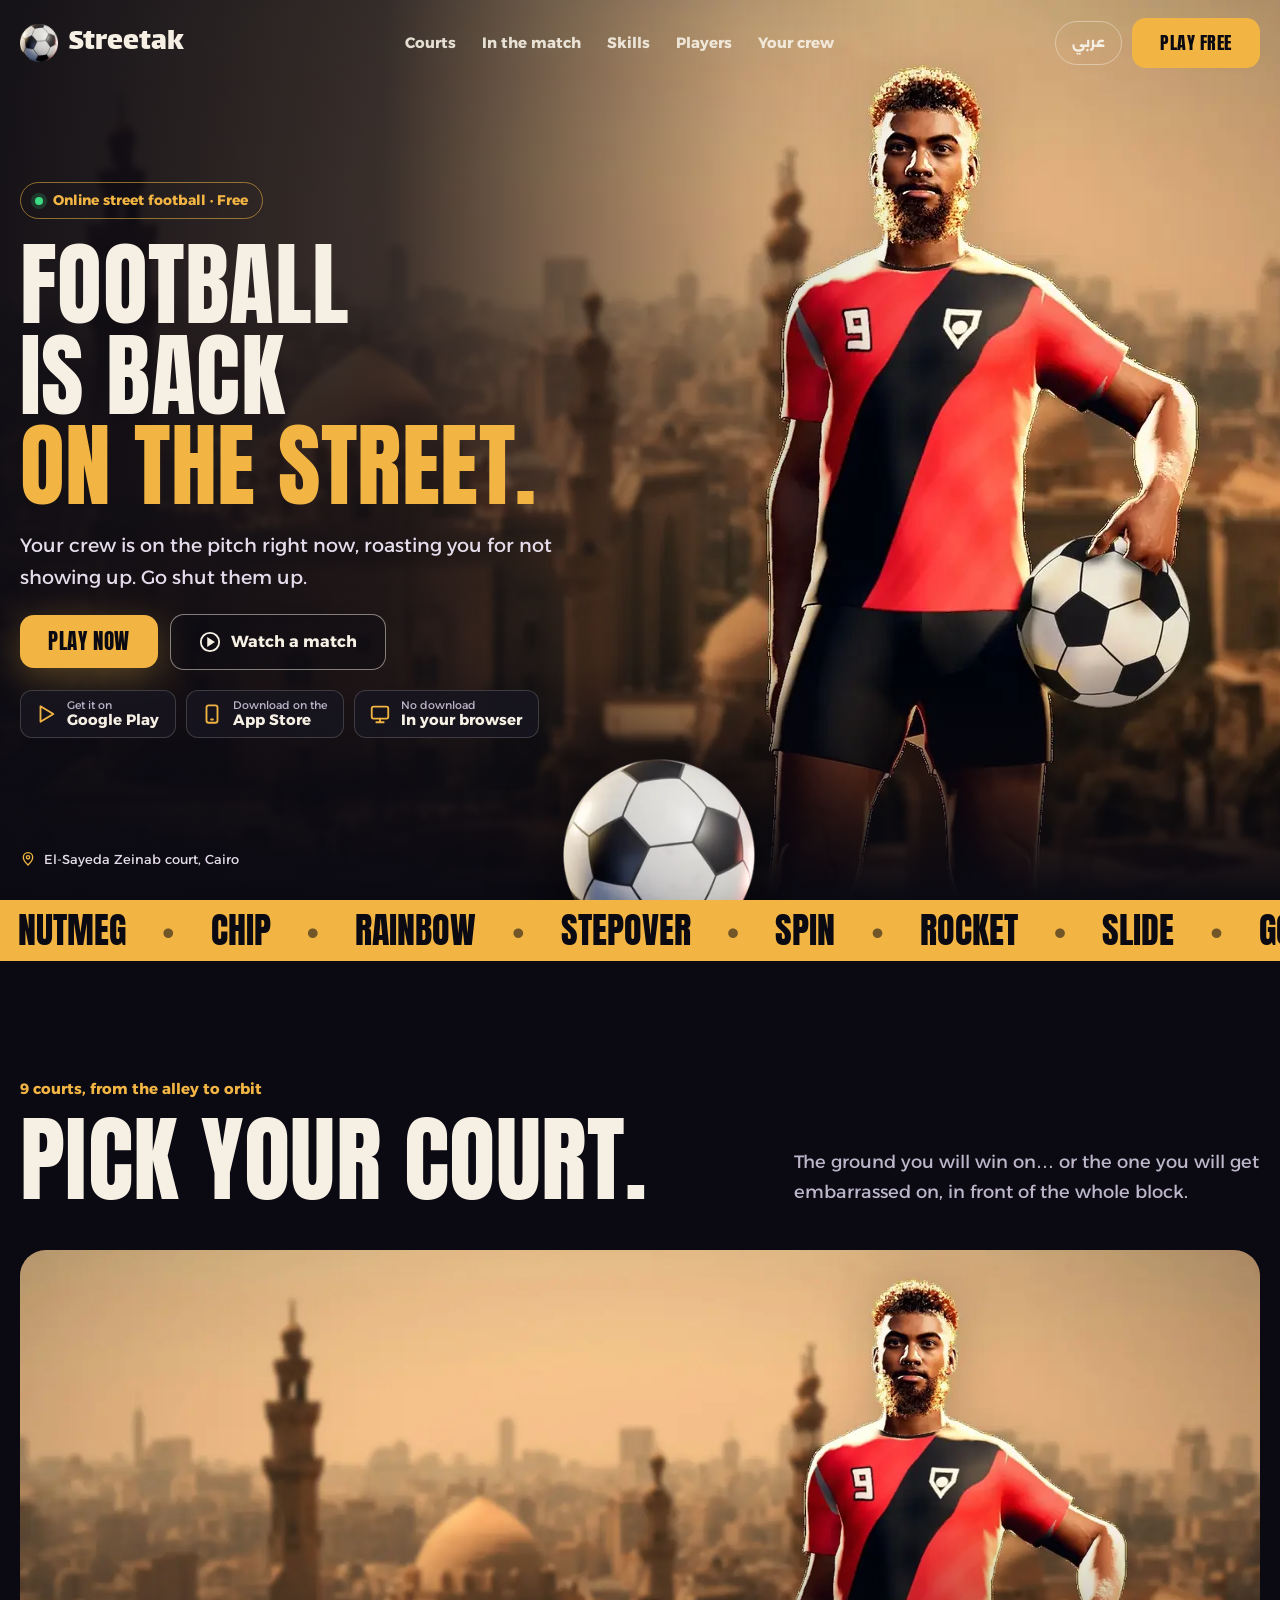
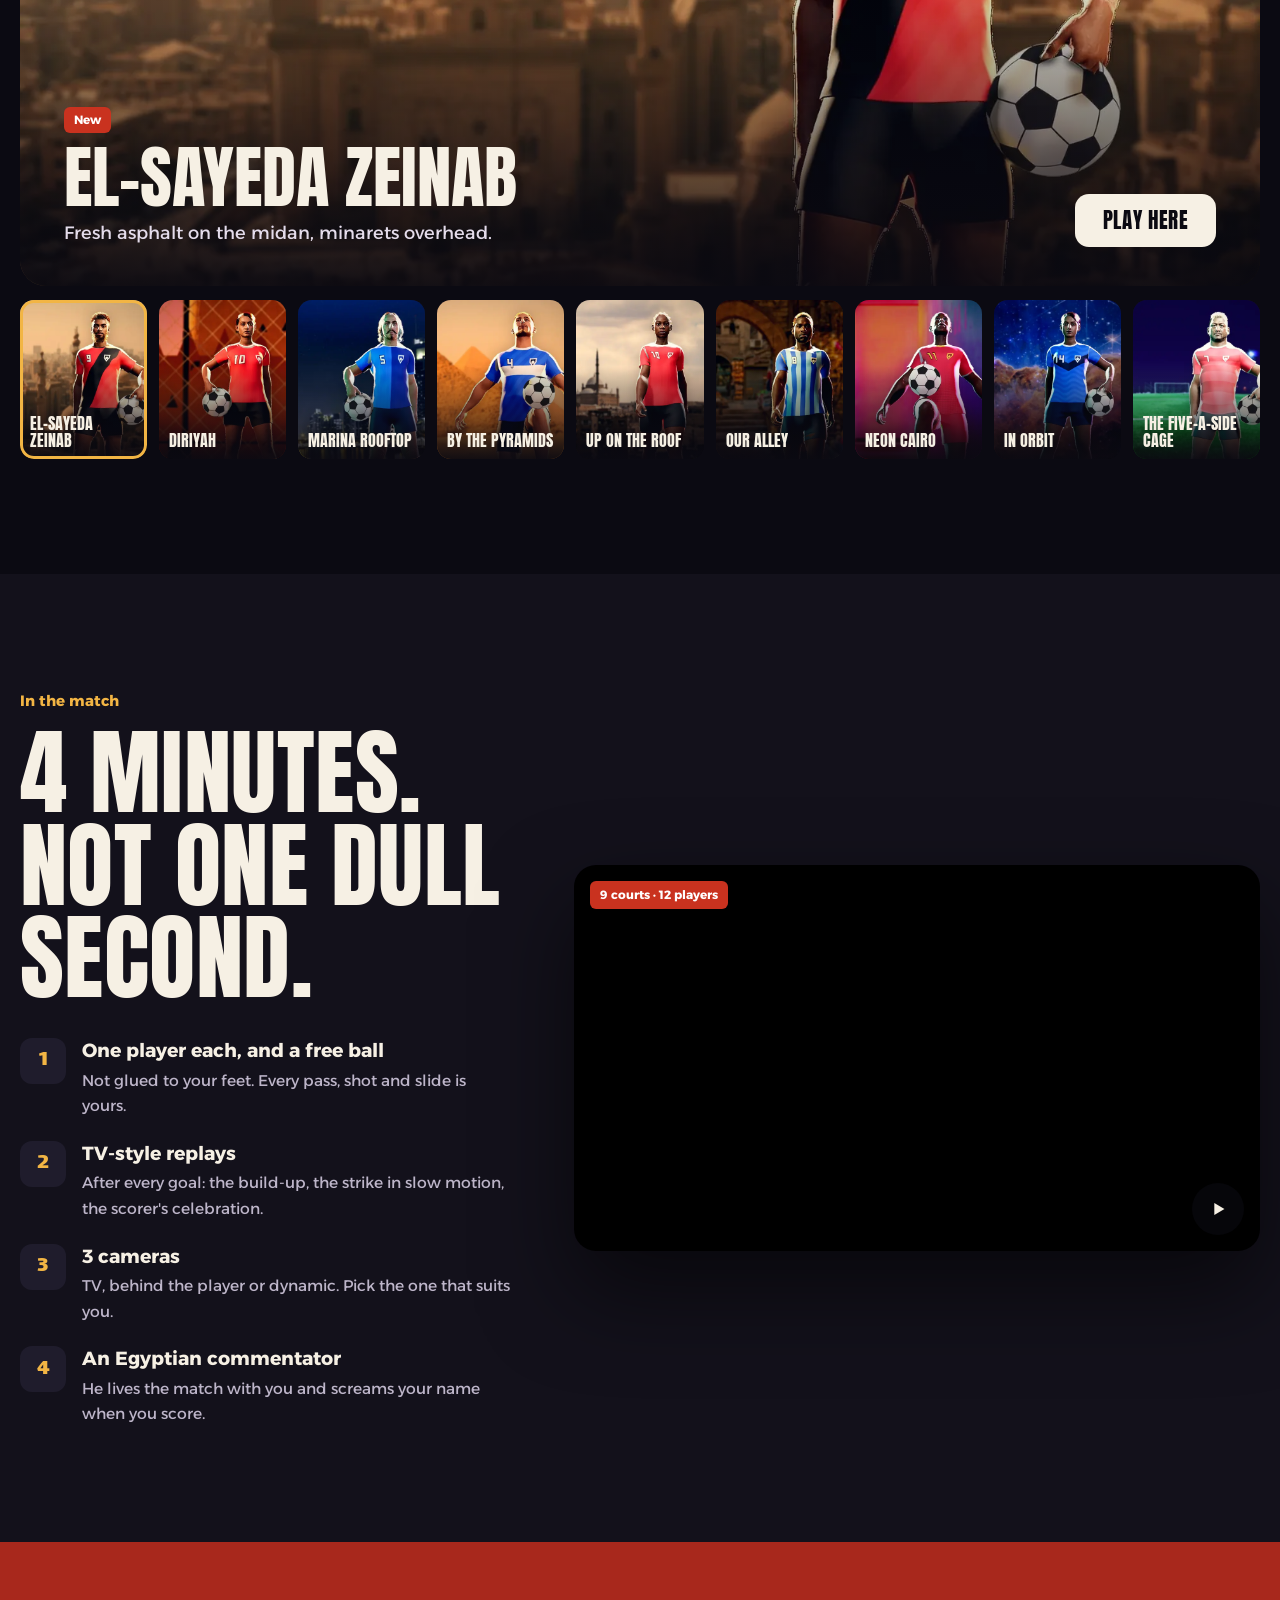
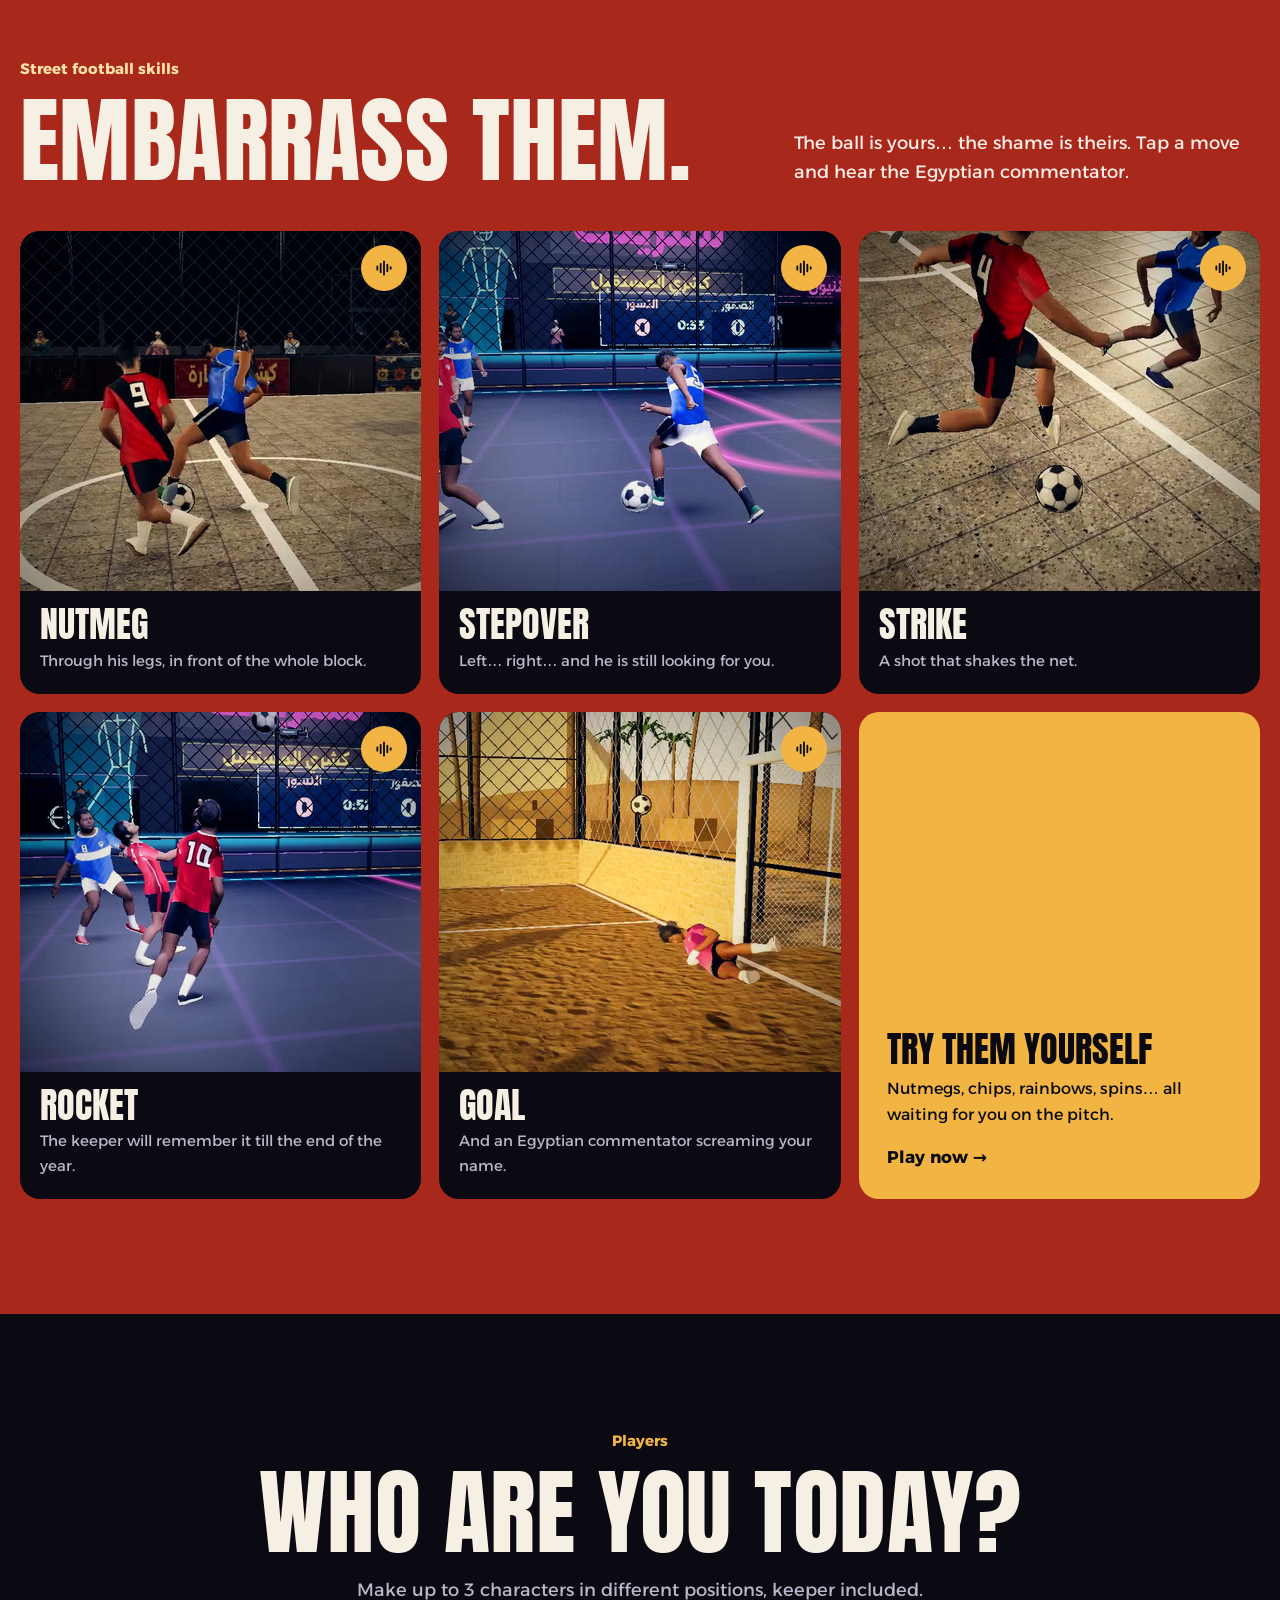
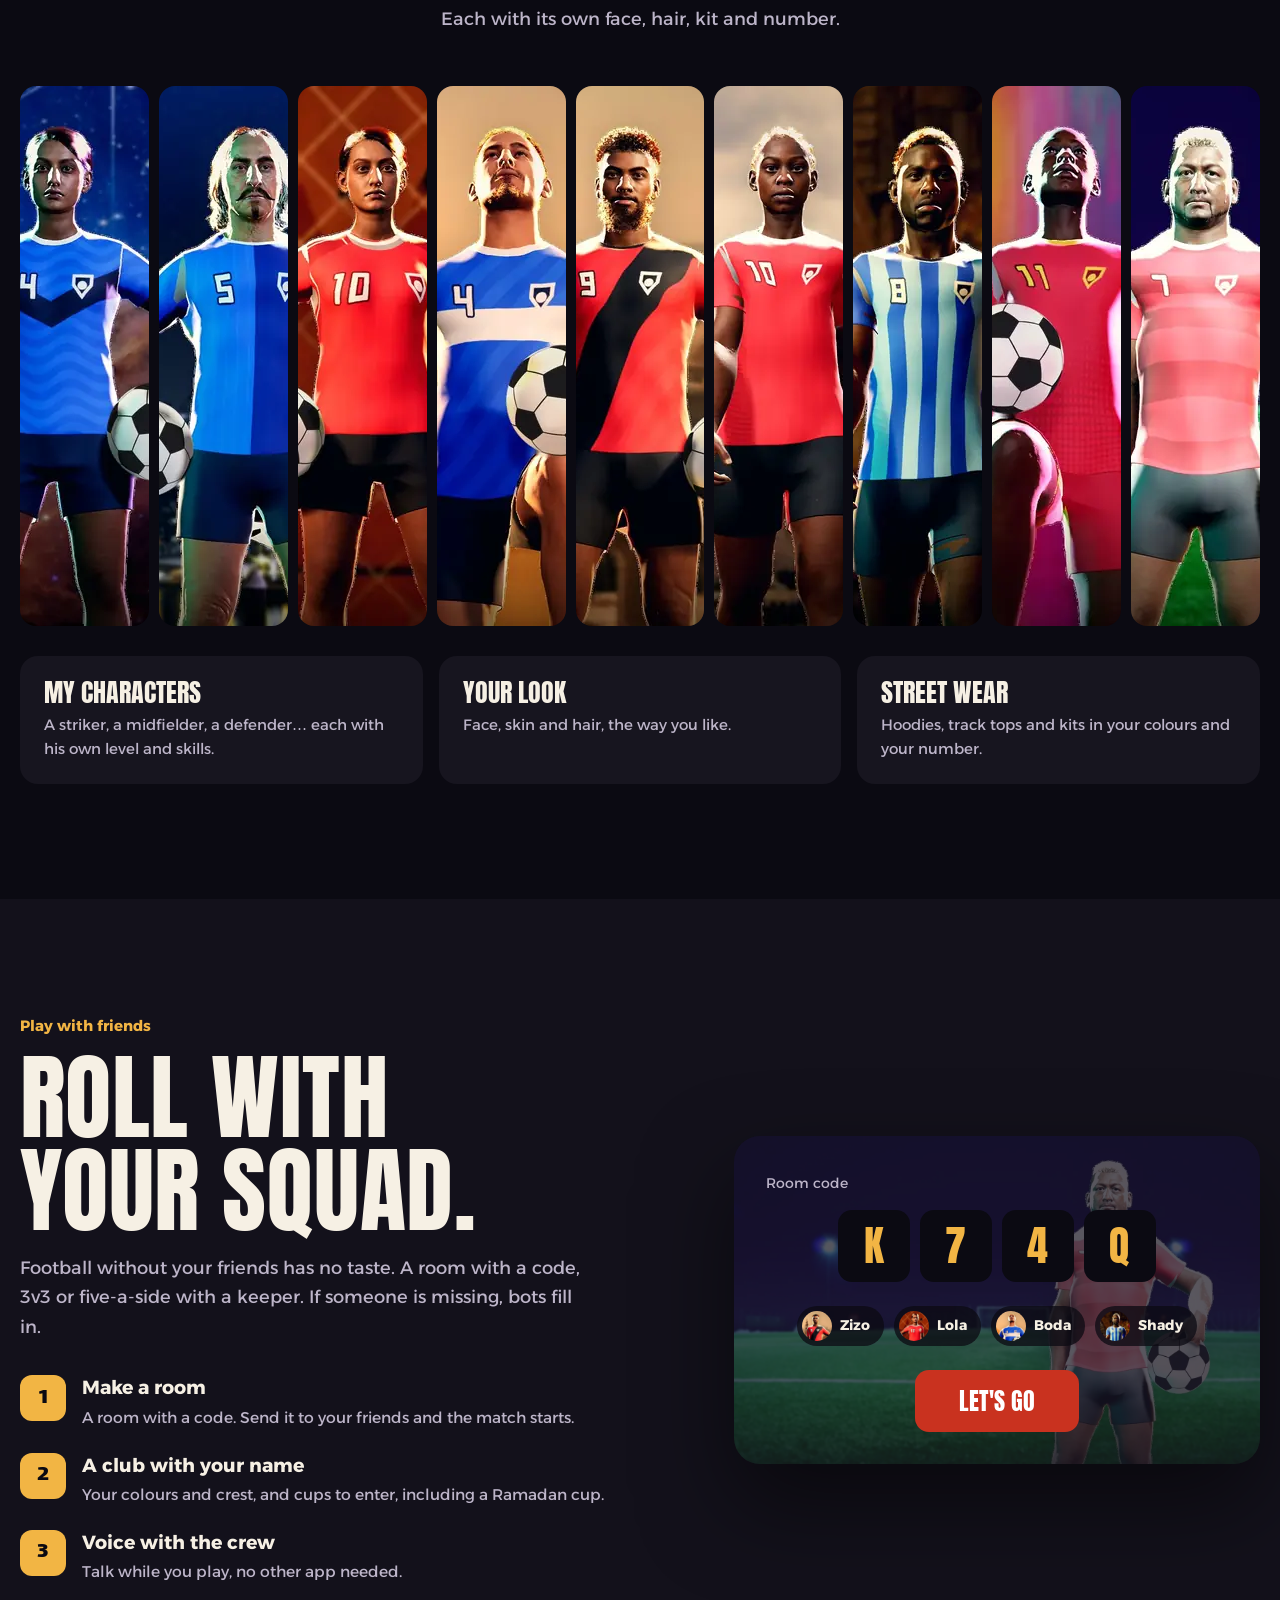
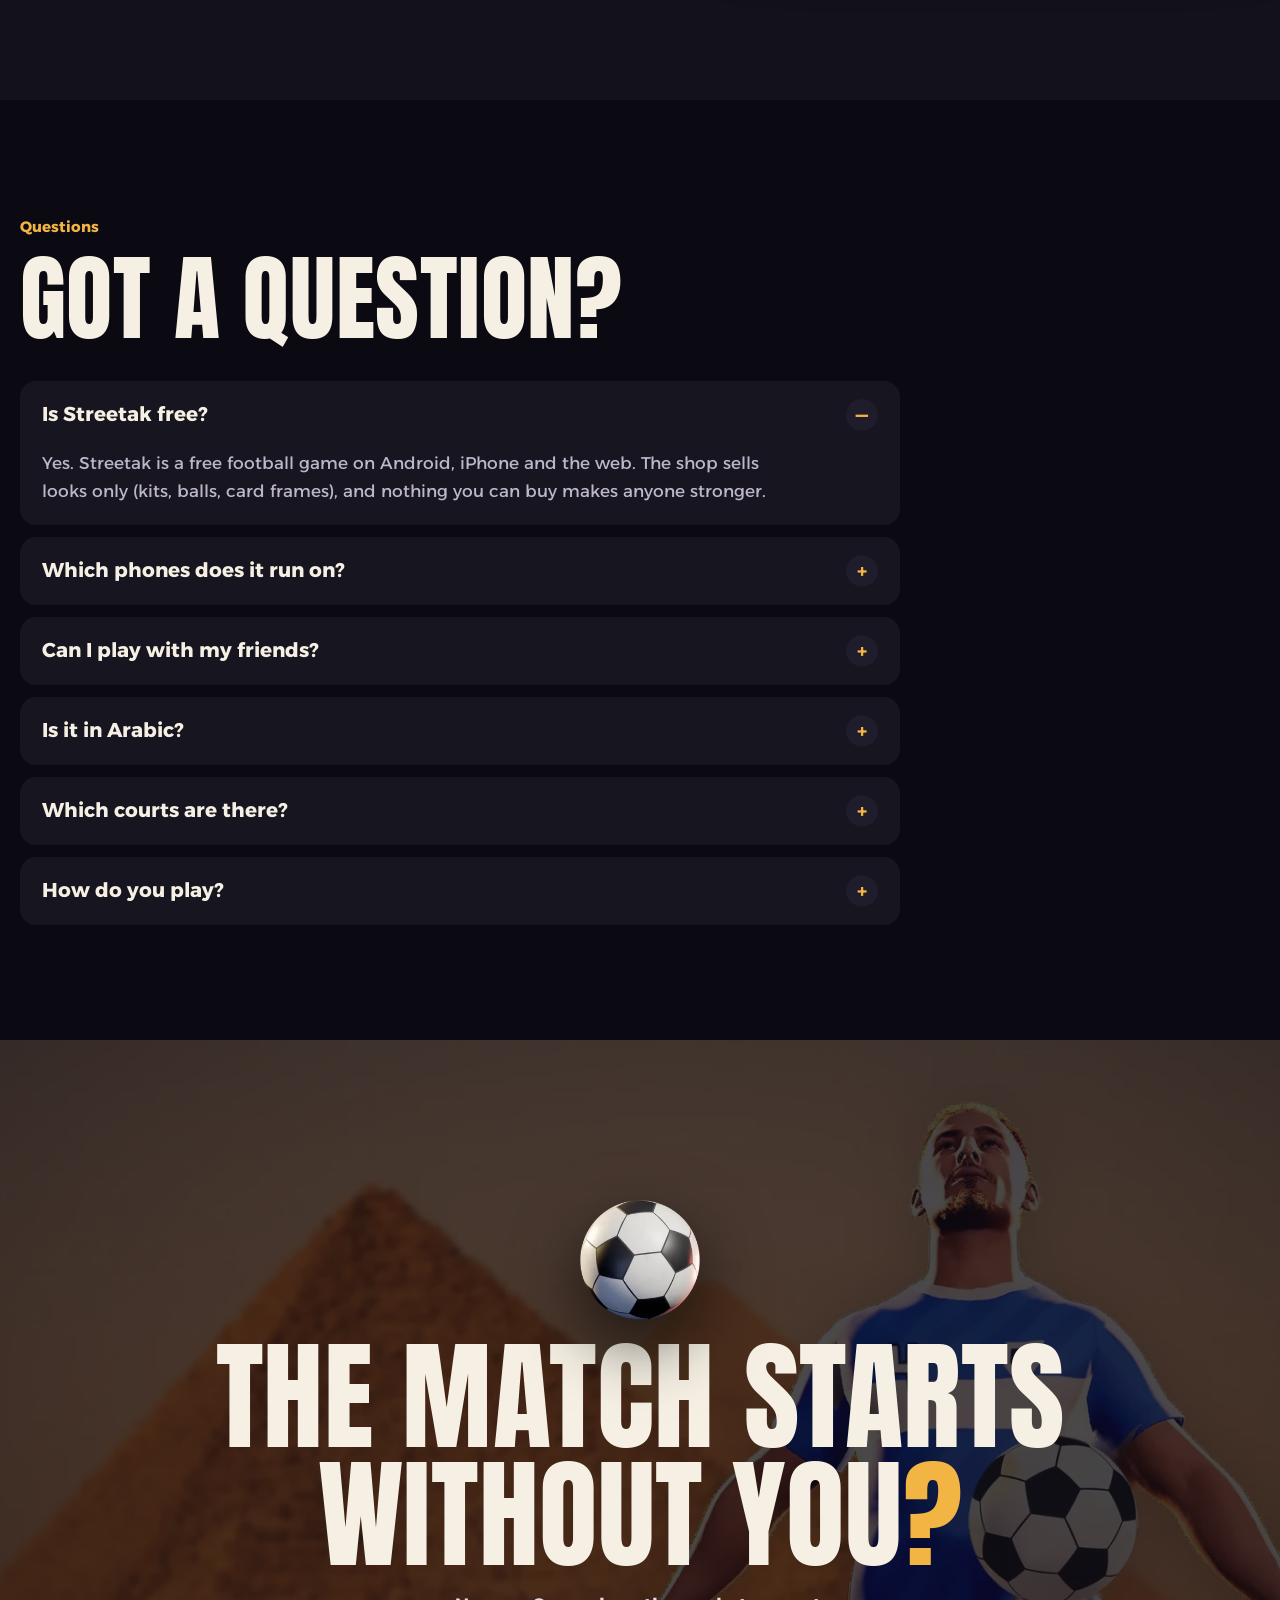
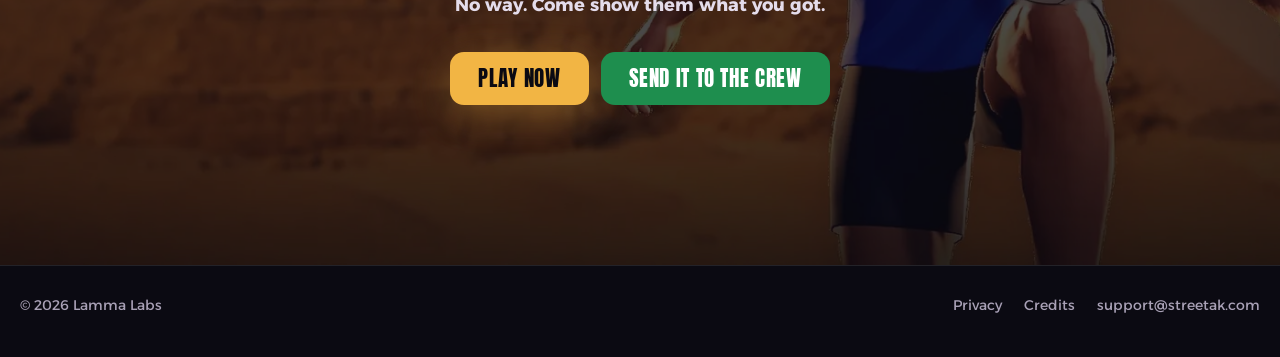
==== commit 45440388: "streetak.com «Floodlight»: the new key art, a cinematic clip per court, the Blender ball, SEO - Hero" ====
--- a/en/index.html
+++ b/en/index.html
@@ -6,8 +6,8 @@
 <base href="/">
 <meta name="viewport" content="width=device-width, initial-scale=1, viewport-fit=cover">
 <!-- seo:start (written by tools/build.js from its SEO table and the FAQ below: edit there, then run node tools/build.js) -->
-<title>Streetak: Street Football | Free Online 3v3 Soccer Game</title>
-<meta name="description" content="Free online street football (soccer) game: 3v3 and 5v5 with friends by room code, street skills, Cairo courts and Egyptian commentary. On Android, iPhone and the web.">
+<title>Streetak: Street Football | Free Online 3v3 &amp; 5v5 Soccer Game</title>
+<meta name="description" content="Free online street football (soccer) game: 3v3 and 5v5 with friends by room code, street skills, 9 courts from Cairo to Diriyah and Dubai, and Egyptian commentary. On Android, iPhone and the web.">
 <meta name="robots" content="index,follow,max-image-preview:large">
 <link rel="canonical" href="https://streetak.com/en/">
 <link rel="alternate" hreflang="ar" href="https://streetak.com/">
@@ -18,7 +18,7 @@
 <meta property="og:title" content="Streetak: Street Football | Football is back on the street">
 <meta property="og:description" content="A free online street football game with your friends: 3v3 and 5v5, street skills and Egyptian commentary. On Android, iPhone and the web.">
 <meta property="og:url" content="https://streetak.com/en/">
-<meta property="og:image" content="https://streetak.com/assets/img/og.jpg">
+<meta property="og:image" content="https://streetak.com/assets/img/og-en.jpg">
 <meta property="og:image:width" content="1200">
 <meta property="og:image:height" content="630">
 <meta property="og:image:alt" content="Streetak: Street Football, an online football game with friends">
@@ -27,7 +27,7 @@
 <meta name="twitter:card" content="summary_large_image">
 <meta name="twitter:title" content="Streetak: Street Football | Football is back on the street">
 <meta name="twitter:description" content="A free online street football game with your friends: 3v3 and 5v5, street skills and Egyptian commentary. On Android, iPhone and the web.">
-<meta name="twitter:image" content="https://streetak.com/assets/img/og.jpg">
+<meta name="twitter:image" content="https://streetak.com/assets/img/og-en.jpg">
 <meta name="twitter:image:alt" content="Streetak: Street Football, an online football game with friends">
 <script type="application/ld+json">
 {
@@ -63,8 +63,8 @@
    "@type": "WebPage",
    "@id": "https://streetak.com/en/#webpage",
    "url": "https://streetak.com/en/",
-   "name": "Streetak: Street Football | Free Online 3v3 Soccer Game",
-   "description": "Free online street football (soccer) game: 3v3 and 5v5 with friends by room code, street skills, Cairo courts and Egyptian commentary. On Android, iPhone and the web.",
+   "name": "Streetak: Street Football | Free Online 3v3 & 5v5 Soccer Game",
+   "description": "Free online street football (soccer) game: 3v3 and 5v5 with friends by room code, street skills, 9 courts from Cairo to Diriyah and Dubai, and Egyptian commentary. On Android, iPhone and the web.",
    "inLanguage": "en",
    "isPartOf": {
     "@id": "https://streetak.com/#website"
@@ -72,7 +72,7 @@
    "about": {
     "@id": "https://streetak.com/#game"
    },
-   "primaryImageOfPage": "https://streetak.com/assets/img/og.jpg"
+   "primaryImageOfPage": "https://streetak.com/assets/img/og-en.jpg"
   },
   {
    "@type": "VideoGame",
@@ -84,16 +84,29 @@
     "ستريتك: كورة الشارع"
    ],
    "url": "https://streetak.com/en/",
-   "description": "A free online street football (soccer) game, 3v3 and 5v5: one player each and a free ball, street skills (nutmeg, rainbow, roulette, step-over, fake shot, slide tackle), courts on a Cairo rooftop, in an alley, by the pyramids, Neon Cairo and space, rooms with friends by code, clubs and cups including a Ramadan cup, and Egyptian commentary. Nothing you can buy makes anyone stronger.",
-   "image": "https://streetak.com/assets/img/og.jpg",
+   "description": "A free online street football (soccer) game, 3v3 and 5v5: one player each and a free ball, street skills (nutmeg, rainbow, roulette, step-over, fake shot, slide tackle), 9 courts (El-Sayeda Zeinab, a Cairo rooftop, an alley, the pyramids, Neon Cairo, a five-a-side cage, orbit, Diriyah and a Dubai marina rooftop), TV-style replays, rooms with friends by code, clubs and cups including a Ramadan cup, and Egyptian commentary. Nothing you can buy makes anyone stronger.",
+   "image": "https://streetak.com/assets/img/og-en.jpg",
    "screenshot": [
-    "https://streetak.com/assets/img/hero.jpg",
-    "https://streetak.com/assets/img/neon.jpg",
-    "https://streetak.com/assets/img/roof.jpg",
-    "https://streetak.com/assets/img/hara.jpg",
-    "https://streetak.com/assets/img/sand.jpg",
-    "https://streetak.com/assets/img/space.jpg"
+    "https://streetak.com/assets/img/k/sayeda-w.webp",
+    "https://streetak.com/assets/img/k/riyadh-w.webp",
+    "https://streetak.com/assets/img/k/dubai-w.webp",
+    "https://streetak.com/assets/img/k/sand-w.webp",
+    "https://streetak.com/assets/img/k/roof-w.webp",
+    "https://streetak.com/assets/img/k/street-w.webp",
+    "https://streetak.com/assets/img/k/neon-w.webp",
+    "https://streetak.com/assets/img/k/space-w.webp",
+    "https://streetak.com/assets/img/k/turf-w.webp"
    ],
+   "trailer": {
+    "@type": "VideoObject",
+    "name": "Streetak: the street football courts and players",
+    "description": "A tour of the nine Streetak courts and their players: El-Sayeda Zeinab, Diriyah, the Marina Rooftop, the pyramids, the rooftop, the alley, Neon Cairo, orbit and the five-a-side cage.",
+    "thumbnailUrl": "https://streetak.com/assets/video/reel.jpg",
+    "contentUrl": "https://streetak.com/assets/video/reel.mp4",
+    "uploadDate": "2026-11-05T12:00:00+02:00",
+    "duration": "PT18S",
+    "inLanguage": "en"
+   },
    "genre": [
     "Sports",
     "Football",
@@ -172,10 +185,18 @@
     },
     {
      "@type": "Question",
+     "name": "Which courts are there?",
+     "acceptedAnswer": {
+      "@type": "Answer",
+      "text": "Nine: El-Sayeda Zeinab, up on the roof, our alley, by the pyramids, Neon Cairo, the five-a-side cage, in orbit, Diriyah in Saudi Arabia and the Marina Rooftop in the UAE. Every surface changes how the ball runs and how far you slide."
+     }
+    },
+    {
+     "@type": "Question",
      "name": "How do you play?",
      "acceptedAnswer": {
       "@type": "Answer",
-      "text": "You control one player, and the ball is free, not glued to your feet. You have the street skills: nutmegs, rainbows, roulettes, step-overs, the fake shot and slide tackles. Matches last four minutes, on courts like a Cairo rooftop, an alley, by the pyramids, Neon Cairo and space."
+      "text": "You control one player, and the ball is free, not glued to your feet. You have the street skills: nutmegs, rainbows, roulettes, step-overs, the fake shot and slide tackles. Matches last four minutes."
      }
     }
    ]
@@ -184,426 +205,450 @@
 }
 </script>
 <!-- seo:end -->
-<meta name="theme-color" content="#16122e">
+<meta name="theme-color" content="#0b0a12">
+<meta name="color-scheme" content="dark">
 <link rel="icon" href="favicon.svg" type="image/svg+xml">
+<link rel="icon" href="favicon-32.png" sizes="32x32" type="image/png">
 <link rel="apple-touch-icon" href="apple-touch-icon.png">
 <link rel="manifest" href="site.webmanifest">
-
+<link rel="preload" as="image" href="assets/img/k/sayeda-w.webp" fetchpriority="high">
+<link rel="preload" href="assets/fonts/lalezar-arabic-400-normal.woff2" as="font" type="font/woff2" crossorigin>
+<link rel="preload" href="assets/fonts/alexandria-arabic-400-normal.woff2" as="font" type="font/woff2" crossorigin>
 <style>
 @font-face{font-family:Lalezar;font-display:swap;src:url(assets/fonts/lalezar-arabic-400-normal.woff2) format("woff2");unicode-range:U+0600-06FF,U+0750-077F,U+FB50-FDFF,U+FE70-FEFC}
 @font-face{font-family:Lalezar;font-display:swap;src:url(assets/fonts/lalezar-latin-400-normal.woff2) format("woff2");unicode-range:U+0000-00FF}
-@font-face{font-family:Marhey;font-weight:700;font-display:swap;src:url(assets/fonts/marhey-arabic-700-normal.woff2) format("woff2");unicode-range:U+0600-06FF,U+0750-077F,U+FB50-FDFF,U+FE70-FEFC}
-@font-face{font-family:Marhey;font-weight:700;font-display:swap;src:url(assets/fonts/marhey-latin-700-normal.woff2) format("woff2");unicode-range:U+0000-00FF}
 @font-face{font-family:Alexandria;font-weight:400;font-display:swap;src:url(assets/fonts/alexandria-arabic-400-normal.woff2) format("woff2");unicode-range:U+0600-06FF,U+0750-077F,U+FB50-FDFF,U+FE70-FEFC}
 @font-face{font-family:Alexandria;font-weight:700;font-display:swap;src:url(assets/fonts/alexandria-arabic-700-normal.woff2) format("woff2");unicode-range:U+0600-06FF,U+0750-077F,U+FB50-FDFF,U+FE70-FEFC}
 @font-face{font-family:Alexandria;font-weight:400;font-display:swap;src:url(assets/fonts/alexandria-latin-400-normal.woff2) format("woff2");unicode-range:U+0000-00FF}
 @font-face{font-family:Alexandria;font-weight:700;font-display:swap;src:url(assets/fonts/alexandria-latin-700-normal.woff2) format("woff2");unicode-range:U+0000-00FF}
 @font-face{font-family:Anton;font-display:swap;src:url(assets/fonts/anton-latin-400-normal.woff2) format("woff2");unicode-range:U+0000-00FF}
 
-/* Layout: a street poster pasted on a khayamiya tent wall — sunburst yellow hero, colour-blocked bands, the game always shown landscape, the way it is played */
-:root{
-  --sun:#e8b75a;--sun2:#edc271;--ink:#16122e;--ink2:#221c45;--tent:#d4432f;--nile:#2780c0;--paper:#fff7e8;--leaf:#1fa855;
-  --disp:"Lalezar",Impact,sans-serif;--body:"Alexandria",system-ui,sans-serif;--hand:"Marhey","Alexandria",sans-serif;
-  --star:url("data:image/svg+xml,%3Csvg xmlns='http://www.w3.org/2000/svg' width='64' height='64' viewBox='0 0 64 64'%3E%3Crect width='64' height='64' fill='%23d4432f'/%3E%3Cg transform='translate(32 32)'%3E%3Crect x='-17' y='-17' width='34' height='34' fill='%23e8b75a'/%3E%3Crect x='-17' y='-17' width='34' height='34' fill='%23e8b75a' transform='rotate(45)'/%3E%3Crect x='-10' y='-10' width='20' height='20' fill='%2316122e'/%3E%3Crect x='-10' y='-10' width='20' height='20' fill='%2316122e' transform='rotate(45)'/%3E%3Ccircle r='5' fill='%232780c0'/%3E%3C/g%3E%3Cg fill='%2316122e'%3E%3Ccircle r='4'/%3E%3Ccircle cx='64' r='4'/%3E%3Ccircle cy='64' r='4'/%3E%3Ccircle cx='64' cy='64' r='4'/%3E%3C/g%3E%3C/svg%3E");
-  color-scheme:light;
-}
+/* «Floodlight» (5 Nov 2026): a street match at night. The Unreal key art of the nine courts, a Blender ball,
+   ink ground, sun-gold for the actions, team red for the skills band. Lalezar for the Arabic titles, Anton for the English. */
+:root{--ink:#0b0a12;--ink2:#13111b;--card:#17151f;--card2:#1f1c2c;--paper:#f6f0e4;--soft:#e4dceb;--mute:#bdb5c9;
+  --gold:#f2b544;--red:#c9321f;--band:#a8281c;--wa:#1e8e4e;
+  --disp:"Lalezar",Impact,sans-serif;--body:"Alexandria",system-ui,sans-serif}
 html[lang=en]{--disp:"Anton","Lalezar",Impact,sans-serif}
 *{box-sizing:border-box}
 html{scroll-behavior:smooth;-webkit-text-size-adjust:100%}
-body{margin:0;background:var(--ink);color:var(--ink);font-family:var(--body);font-size:17px;line-height:1.65;overflow-x:hidden}
+body{margin:0;background:var(--ink);color:var(--paper);font-family:var(--body);font-size:17px;line-height:1.65;overflow-x:hidden}
 img,video{display:block;max-width:100%}
 a{color:inherit;text-decoration:none}
 button{font:inherit;color:inherit}
-:focus-visible{outline:3px solid var(--nile);outline-offset:3px}
-.wrap{width:100%;max-width:1200px;margin-inline:auto;padding-left:max(18px,env(safe-area-inset-left,0px));padding-right:max(18px,env(safe-area-inset-right,0px))}
+:focus-visible{outline:3px solid var(--gold);outline-offset:3px}
+.skip{position:absolute;inset-inline-start:12px;top:-60px;z-index:99;background:var(--gold);color:var(--ink);padding:10px 16px;border-radius:10px;font-weight:700}
+.skip:focus{top:12px}
+.wrap{width:100%;max-width:1280px;margin-inline:auto;padding-left:max(20px,env(safe-area-inset-left,0px));padding-right:max(20px,env(safe-area-inset-right,0px))}
 .disp{font-family:var(--disp);font-weight:400;line-height:.92;margin:0;text-wrap:balance}
-html[lang=en] .disp{text-transform:uppercase;line-height:.95}
-
-/* chunky game buttons */
-.btn{display:inline-flex;align-items:center;justify-content:center;gap:10px;font-family:var(--disp);font-size:26px;line-height:1;padding:17px 30px 15px;border-radius:16px;border:3px solid var(--ink);cursor:pointer;transition:transform .12s,box-shadow .12s;white-space:nowrap}
-html[lang=en] .btn{text-transform:uppercase;letter-spacing:.03em;font-size:23px}
-.btn:active{transform:translateY(5px)}
-.b-ink{background:var(--ink);color:var(--sun);box-shadow:0 6px 0 #000}
-.b-ink:active{box-shadow:0 1px 0 #000}
-.b-sun{background:var(--sun);color:var(--ink);box-shadow:0 6px 0 var(--ink)}
-.b-sun:active{box-shadow:0 1px 0 var(--ink)}
-.b-paper{background:var(--paper);color:var(--ink);box-shadow:0 6px 0 var(--ink);font-size:21px}
-.b-wa{background:var(--leaf);color:#fff;box-shadow:0 6px 0 var(--ink);font-size:21px}
+html[lang=en] .disp{text-transform:uppercase;line-height:.98;letter-spacing:.005em}
+.kick{margin:0 0 12px;font-weight:700;font-size:15px;color:var(--gold)}
+.lead{font-size:clamp(16px,1.4vw,19px);color:var(--mute);margin:16px 0 0;max-width:32em}
+.sec{padding-block:clamp(72px,9vw,120px)}
+.head{display:flex;justify-content:space-between;align-items:flex-end;gap:16px 40px;flex-wrap:wrap}
+.head .lead{margin:0;max-width:26em}
+h2.disp{font-size:clamp(54px,7.4vw,104px)}
+
+/* buttons */
+.btn{display:inline-flex;align-items:center;justify-content:center;gap:10px;min-height:48px;font-family:var(--disp);font-size:24px;line-height:1;padding:17px 30px 14px;border-radius:14px;border:0;cursor:pointer;white-space:nowrap;transition:transform .15s,box-shadow .15s,background .15s}
+html[lang=en] .btn{text-transform:uppercase;letter-spacing:.03em;font-size:21px;padding:16px 28px}
 .btn:hover{transform:translateY(-2px)}
+.btn:active{transform:translateY(1px)}
+.b-gold{background:var(--gold);color:var(--ink);box-shadow:0 10px 36px rgba(242,181,68,.32)}
+.b-gold:hover{background:#ffc75e}
+.b-ghost{font-family:var(--body);font-weight:700;font-size:16px;color:var(--paper);background:rgba(11,10,18,.4);border:1.5px solid rgba(246,240,228,.5);padding:14px 22px}
+html[lang=en] .b-ghost{text-transform:none;font-size:16px;letter-spacing:0}
+.b-ghost svg{width:22px;height:22px}
+.b-wa{background:var(--wa);color:#fff}
 
 /* nav */
-body::before{content:"";position:fixed;inset:0 0 auto;height:env(safe-area-inset-top,0px);z-index:60;background:var(--sun)}
-.nav{position:sticky;top:env(safe-area-inset-top,0px);z-index:50;background:var(--sun);border-bottom:3px solid var(--ink)}
-.nav .wrap{display:flex;align-items:center;justify-content:space-between;height:68px;gap:12px}
-.brand{display:flex;align-items:center;gap:10px;font-family:"Lalezar",var(--disp);font-size:32px;line-height:1;color:var(--ink)}
-.brand i{width:34px;height:34px;border-radius:9px;background:var(--star) center/34px;border:2.5px solid var(--ink);display:block}
+.nav{position:absolute;top:0;right:0;left:0;z-index:20}
+.nav .wrap{display:flex;align-items:center;justify-content:space-between;gap:16px;padding-block:18px}
+.brand{display:flex;align-items:center;gap:10px;font-family:"Lalezar",var(--disp);font-size:32px;line-height:1}
+.brand img{width:38px;height:38px}
+.menu{display:flex;gap:26px;font-weight:700;font-size:15px}
+.menu a{opacity:.9}.menu a:hover{opacity:1;color:var(--gold)}
 .navr{display:flex;align-items:center;gap:10px}
-.lang{font-weight:700;font-size:14px;background:var(--paper);border:2.5px solid var(--ink);border-radius:999px;padding:6px 14px;cursor:pointer}
-.nav .btn{font-size:20px;padding:10px 20px 9px;box-shadow:0 4px 0 #000;border-width:2.5px}
-
-/* nav: dark bar over the sunny hero (founder, 29 Oct) */
-body::before{background:var(--ink)}
-.nav{background:var(--ink);border-bottom:3px solid #000;box-shadow:0 6px 18px rgba(22,18,46,.28)}
-.brand{color:var(--sun)}
-.brand i{border-color:var(--sun)}
-.lang{background:transparent;color:var(--paper);border-color:rgba(255,247,232,.7)}
-.lang:hover{background:var(--ink2)}
-.nav .b-ink{background:var(--sun);color:var(--ink);box-shadow:0 4px 0 #000}
-
-/* store buttons in the hero (founder, 29 Oct) */
-.stores{display:flex;flex-wrap:wrap;gap:10px;margin-top:14px}
-.store{display:inline-flex;align-items:center;gap:10px;background:var(--ink);color:var(--paper);border:2.5px solid var(--ink);border-radius:14px;padding:7px 16px 7px 14px;box-shadow:0 4px 0 #000;text-decoration:none;transition:transform .15s}
-.store:hover{transform:translateY(-2px)}
-.store svg{width:26px;height:26px;flex:none;fill:none;stroke:var(--sun);stroke-width:2;stroke-linecap:round;stroke-linejoin:round}
-.store span{display:flex;flex-direction:column;line-height:1.1;text-align:start}
-.store small{font-size:11px;opacity:.8}
-.store b{font-family:var(--body);font-size:17px;font-weight:800;letter-spacing:.2px;direction:ltr}
-
-/* hero */
-.hero{position:relative;overflow:hidden;background:var(--sun);padding-block:clamp(30px,5vw,64px) clamp(40px,6vw,80px)}
-.hero::before{content:"";position:absolute;inset:-40%;background:repeating-conic-gradient(from 0deg at 50% 58%,var(--sun) 0 7deg,var(--sun2) 7deg 14deg);animation:spin 90s linear infinite;pointer-events:none}
-@keyframes spin{to{transform:rotate(360deg)}}
-.hero .wrap{position:relative}
-.hero-top{display:flex;justify-content:space-between;align-items:flex-end;gap:24px;flex-wrap:wrap}
-.kick{display:inline-block;font-family:var(--hand);font-size:16px;background:var(--ink);color:var(--sun);padding:4px 14px 6px;border-radius:8px;transform:rotate(-2deg);margin:0 0 16px}
-h1 .kick{display:block;width:fit-content;line-height:1.65;text-transform:none!important;letter-spacing:0}
-h1.disp{font-size:clamp(68px,12.5vw,184px);color:var(--ink)}
+.lang{display:inline-flex;align-items:center;min-height:44px;font-weight:700;font-size:14px;border:1.5px solid rgba(246,240,228,.45);border-radius:999px;padding:0 16px}
+.lang:hover{border-color:var(--paper)}
+.nav .btn{font-size:20px;padding:12px 20px 10px;min-height:44px;box-shadow:none}
+html[lang=en] .nav .btn{font-size:18px}
+
+/* hero: the El-Sayeda Zeinab clip, the words on the side away from the player */
+.hero{position:relative;min-height:min(900px,100svh);display:flex;align-items:center;overflow:hidden;isolation:isolate}
+.hero-bg,.hero-bg img,.hero-bg video{position:absolute;inset:0;width:100%;height:100%;object-fit:cover;object-position:72% 30%}
+.hero-bg{z-index:-1}
+.hero::before{content:"";position:absolute;inset:0;z-index:0;background:linear-gradient(90deg,rgba(11,10,18,.95) 0%,rgba(11,10,18,.8) 30%,rgba(11,10,18,.18) 58%,rgba(11,10,18,0) 72%)}
+.hero::after{content:"";position:absolute;inset:auto 0 0;height:240px;z-index:0;background:linear-gradient(0deg,var(--ink),rgba(11,10,18,0))}
+.hero .wrap{position:relative;z-index:2;display:flex;padding-block:140px 120px}
+.copy{margin-right:auto;margin-left:0;max-width:600px;display:flex;flex-direction:column;gap:20px}
+.pill{align-self:flex-start;display:inline-flex;align-items:center;gap:10px;font-weight:700;font-size:14px;color:var(--gold);border:1.5px solid rgba(242,181,68,.55);border-radius:999px;padding:6px 14px;margin:0}
+.pill i{width:8px;height:8px;border-radius:50%;background:#3ddc84;box-shadow:0 0 0 4px rgba(61,220,132,.18)}
+h1.disp{font-size:clamp(70px,9.4vw,136px)}
+html[lang=en] h1.disp{font-size:clamp(56px,7.2vw,104px)}
 h1 .l{display:block}
-html[lang=en] h1.disp{font-size:clamp(56px,8.6vw,128px)}
-h1 .l2{color:var(--tent);-webkit-text-stroke:0}
-.side{max-width:24em;padding-bottom:12px}
-.sub{font-size:clamp(17px,1.5vw,20px);margin:0 0 22px;font-weight:700}
-.cta-row{display:flex;flex-wrap:wrap;gap:14px;align-items:center}
-.chips{display:flex;flex-wrap:wrap;gap:8px;margin-top:20px}
-.chips span{font-family:var(--hand);font-size:15px;border:2.5px solid var(--ink);border-radius:999px;padding:3px 14px 5px;background:var(--paper)}
-
-/* landscape phone */
-.phone{position:relative;background:#0d0b1c;border-radius:clamp(22px,3.4vw,42px);padding:clamp(8px,1.1vw,13px) clamp(16px,2.6vw,30px);box-shadow:0 0 0 3px var(--ink),0 18px 0 rgba(22,18,46,.25),0 40px 70px rgba(22,18,46,.35)}
-.phone::before{content:"";position:absolute;inset-block:32%;inset-inline-end:clamp(5px,.9vw,10px);width:clamp(5px,.6vw,7px);border-radius:9px;background:#000}
-.phone::after{content:"";position:absolute;top:-6px;inset-inline-start:22%;width:12%;height:6px;border-radius:6px 6px 0 0;background:#0d0b1c;box-shadow:0 0 0 3px var(--ink)}
-.scr{position:relative;aspect-ratio:1280/592;border-radius:clamp(12px,1.8vw,22px);overflow:hidden;background:#000}
-.scr img,.scr video{position:absolute;inset:0;width:100%;height:100%;object-fit:cover}
-.scr::after{content:"";position:absolute;inset:0;background:linear-gradient(120deg,rgba(255,255,255,.16),transparent 35%);pointer-events:none}
-.hero-phone{position:relative;margin-top:clamp(18px,3vw,36px);max-width:980px;margin-inline:auto}
-.hero-phone .phone{transform:rotate(-2.5deg)}
-.stk{position:absolute;z-index:3;font-family:var(--disp);line-height:1;padding:9px 20px 11px;border-radius:12px;border:3px solid var(--ink);box-shadow:0 5px 0 var(--ink);white-space:nowrap;font-size:clamp(24px,3.4vw,44px)}
-html[lang=en] .stk{text-transform:uppercase;font-size:clamp(20px,2.8vw,36px)}
-.stk.a{background:var(--tent);color:var(--paper);top:-6%;inset-inline-start:-1%;transform:rotate(-8deg)}
-.stk.b{background:var(--nile);color:var(--paper);bottom:-7%;inset-inline-end:6%;transform:rotate(5deg)}
-.ball{position:absolute;z-index:3;width:clamp(56px,7vw,96px);aspect-ratio:1;bottom:-9%;inset-inline-start:12%;border-radius:50%;border:3px solid var(--ink);background:radial-gradient(circle at 34% 30%,#fff 0 50%,#e9e4da 51%);animation:hop 1.6s cubic-bezier(.3,0,.5,1) infinite alternate}
-.ball::after{content:"";position:absolute;inset:27%;background:var(--ink);clip-path:polygon(50% 0,100% 38%,82% 100%,18% 100%,0 38%)}
-@keyframes hop{to{transform:translateY(-26px) rotate(160deg)}}
-
-/* khayamiya band */
-.tent{height:34px;background:var(--star) 0 0/34px 34px;border-block:3px solid var(--ink)}
+h1 .g{color:var(--gold)}
+.sub{margin:0;font-size:clamp(17px,1.5vw,20px);color:var(--soft);max-width:30em}
+.ctas{display:flex;flex-wrap:wrap;gap:12px;align-items:center}
+.stores{display:flex;flex-wrap:wrap;gap:10px}
+.store{display:inline-flex;align-items:center;gap:10px;min-height:48px;background:rgba(23,21,31,.88);border:1px solid rgba(246,240,228,.18);border-radius:12px;padding:6px 16px 6px 14px;transition:border-color .15s}
+.store:hover{border-color:var(--gold)}
+.store svg{width:22px;height:22px;flex:none;fill:none;stroke:var(--gold);stroke-width:2;stroke-linecap:round;stroke-linejoin:round}
+.store span{display:flex;flex-direction:column;line-height:1.15;text-align:start}
+.store small{font-size:11px;color:var(--mute)}
+.store b{font-size:15px}
+.where{position:absolute;z-index:2;bottom:30px;inset-inline-start:max(20px,calc((100vw - 1280px)/2 + 20px));margin:0;display:flex;align-items:center;gap:8px;font-size:13px;color:var(--soft)}
+.where svg{width:16px;height:16px;fill:none;stroke:var(--gold);stroke-width:2}
+/* the Blender ball: it spins as the page scrolls (a 24-frame strip) */
+.spin{display:block;position:absolute;z-index:3;width:clamp(120px,15vw,210px);aspect-ratio:1;background:url(assets/img/ball-spin.webp) 0 0/2400% 100% no-repeat;filter:drop-shadow(0 26px 34px rgba(0,0,0,.6));pointer-events:none}
+.hero .spin{bottom:clamp(-60px,-4vw,-30px);left:44%}
 
 /* ticker */
-.ticker{background:var(--ink);color:var(--sun);overflow:hidden;white-space:nowrap}
-.ticker .row{display:inline-flex;animation:mq 34s linear infinite;padding-block:12px}
-.ticker span{font-family:var(--disp);font-size:clamp(26px,3vw,40px);line-height:1.1;padding-inline:20px}
+.ticker{background:var(--gold);color:var(--ink);overflow:hidden;white-space:nowrap}
+.ticker .row{display:inline-flex;animation:mq 40s linear infinite;padding-block:11px}
+.ticker span{font-family:var(--disp);font-size:clamp(24px,2.8vw,36px);line-height:1.1;padding-inline:18px}
 html[lang=en] .ticker span{text-transform:uppercase}
-.ticker span:nth-child(3n+2){color:var(--paper)}
-.ticker span:nth-child(3n){color:#ff7a6e}
+.ticker span:nth-child(even){opacity:.55}
 @keyframes mq{to{transform:translateX(50%)}}
 html[dir=ltr] .ticker .row{animation-name:mqr}
 @keyframes mqr{to{transform:translateX(-50%)}}
 
-/* sections */
-.sec{padding-block:clamp(64px,9vw,120px)}
-.eyebrow{display:inline-block;font-family:var(--hand);font-size:16px;padding:3px 14px 5px;border-radius:8px;margin:0 0 14px;transform:rotate(-2deg)}
-h2.disp{font-size:clamp(52px,8vw,112px)}
-.lead{font-size:clamp(17px,1.5vw,20px);max-width:32em;margin:16px 0 0}
-
-/* courts (switcher) */
-.courts{background:var(--ink);color:var(--paper)}
-.courts .eyebrow{background:var(--sun);color:var(--ink)}
-.courts h2{color:var(--sun)}
-.courts .lead{color:rgba(255,247,232,.8)}
-.cgrid{display:grid;grid-template-columns:1fr 300px;gap:clamp(24px,4vw,48px);align-items:center;margin-top:46px}
-.cgrid .phone{box-shadow:0 0 0 3px #3a3270,0 40px 80px rgba(0,0,0,.5)}
-.cgrid .phone::after{box-shadow:0 0 0 3px #3a3270}
-.tabs{display:grid;gap:12px}
-.tab{display:grid;grid-template-columns:86px 1fr;gap:14px;align-items:center;text-align:start;background:var(--ink2);border:3px solid transparent;border-radius:16px;padding:10px;cursor:pointer;transition:border-color .15s,transform .15s}
-.tab img{width:86px;aspect-ratio:1280/592;object-fit:cover;border-radius:9px}
-.tab b{display:block;font-family:var(--disp);font-weight:400;font-size:26px;line-height:1.05;color:var(--paper)}
-html[lang=en] .tab b{text-transform:uppercase;font-size:22px}
-.tab span{display:block;font-size:13.5px;line-height:1.5;color:rgba(255,247,232,.7)}
-.tab:hover{transform:translateX(-3px)}
-.tab[aria-selected=true]{border-color:var(--sun);background:#2b2457}
-.tab[aria-selected=true] b{color:var(--sun)}
-.more{display:flex;flex-wrap:wrap;gap:8px;align-items:center;margin-top:34px;color:rgba(255,247,232,.7);font-size:15px}
-.more span{font-family:var(--hand);font-size:15px;color:var(--paper);border:2px solid #3a3270;border-radius:999px;padding:3px 14px 5px}
+/* courts: the court's own clip and its player, nine tabs */
+.stage{position:relative;margin-top:44px;border-radius:26px;overflow:hidden;aspect-ratio:16/8.2;background:var(--card)}
+.stage video,.stage img{position:absolute;inset:0;width:100%;height:100%;object-fit:cover;object-position:60% 35%}
+.stage::after{content:"";position:absolute;inset:0;background:linear-gradient(0deg,rgba(11,10,18,.92) 0%,rgba(11,10,18,.3) 36%,rgba(11,10,18,0) 58%);pointer-events:none}
+.stage .cap{position:absolute;z-index:2;inset:auto 0 0;padding:clamp(20px,3vw,40px) clamp(20px,3.4vw,44px);display:flex;justify-content:space-between;align-items:flex-end;gap:18px;flex-wrap:wrap}
+.new{display:inline-block;font-weight:700;font-size:12px;background:var(--red);color:#fff;border-radius:6px;padding:3px 10px;margin-bottom:10px}
+.new[hidden]{display:none}
+.stage h3{margin:0;font-family:var(--disp);font-weight:400;font-size:clamp(40px,5.4vw,74px);line-height:1}
+html[lang=en] .stage h3{text-transform:uppercase}
+.stage p{margin:6px 0 0;font-size:clamp(15px,1.4vw,18px);color:var(--soft)}
+.stage .btn{background:var(--paper);color:var(--ink);font-size:21px;padding:14px 24px 12px}
+.tabs{display:grid;grid-template-columns:repeat(9,minmax(0,1fr));gap:12px;margin-top:14px}
+.tab{position:relative;padding:0;border:0;border-radius:14px;overflow:hidden;background:var(--card);cursor:pointer;aspect-ratio:4/5;text-align:start}
+.tab img{position:absolute;inset:0;width:100%;height:100%;object-fit:cover;transition:transform .45s}
+.tab:hover img{transform:scale(1.07)}
+.tab::before{content:"";position:absolute;inset:0;z-index:1;background:linear-gradient(0deg,rgba(11,10,18,.92),rgba(11,10,18,0) 58%)}
+.tab::after{content:"";position:absolute;inset:0;z-index:2;border:3px solid transparent;border-radius:14px;transition:border-color .2s}
+.tab[aria-selected=true]::after{border-color:var(--gold)}
+.tab b{position:absolute;z-index:3;inset:auto 10px 10px;font-family:var(--disp);font-weight:400;font-size:19px;line-height:1.05}
+html[lang=en] .tab b{text-transform:uppercase;font-size:16px}
+.tab span{display:none}
+
+/* in the match */
+.match{background:var(--ink2)}
+.mgrid{display:grid;grid-template-columns:minmax(0,5fr) minmax(0,7fr);gap:clamp(32px,5vw,64px);align-items:center}
+.feats{display:grid;gap:22px;margin-top:34px}
+.feat{display:flex;gap:16px;align-items:flex-start}
+.feat em{flex:none;width:46px;height:46px;border-radius:12px;background:var(--card2);color:var(--gold);display:grid;place-items:center;font-style:normal;font-family:"Lalezar",var(--disp);font-size:24px}
+.feat h3{margin:0;font-size:19px;font-weight:700;line-height:1.4}
+.feat p{margin:3px 0 0;font-size:15.5px;color:var(--mute)}
+.reel{position:relative;border-radius:22px;overflow:hidden;aspect-ratio:16/9;background:#000;box-shadow:0 40px 90px rgba(0,0,0,.55)}
+.reel video{position:absolute;inset:0;width:100%;height:100%;object-fit:cover}
+.reel button{position:absolute;inset-inline-end:16px;bottom:16px;width:52px;height:52px;border-radius:50%;border:0;background:rgba(11,10,18,.6);display:grid;place-items:center;cursor:pointer}
+.reel button svg{width:22px;height:22px;fill:var(--paper)}
+.reel .tag{position:absolute;top:16px;inset-inline-start:16px;font-size:12px;font-weight:700;background:var(--red);color:#fff;border-radius:6px;padding:4px 10px}
 
 /* skills */
-.skills{background:var(--tent);color:var(--paper);position:relative;overflow:hidden}
-.skills .eyebrow{background:var(--ink);color:var(--sun)}
-.skills .lead{color:rgba(255,247,232,.9)}
-.moves{display:grid;grid-template-columns:repeat(3,1fr);gap:18px;margin-top:44px}
-.move{position:relative;text-align:start;background:var(--paper);color:var(--ink);border:3px solid var(--ink);border-radius:20px;padding:22px 22px 20px;cursor:pointer;box-shadow:0 7px 0 var(--ink);transition:transform .12s,box-shadow .12s}
-.move:hover{transform:translateY(-3px)}
-.move:active,.move.on{transform:translateY(5px);box-shadow:0 2px 0 var(--ink)}
-.move b{display:block;font-family:var(--disp);font-weight:400;font-size:clamp(36px,4vw,54px);line-height:1}
-html[lang=en] .move b{text-transform:uppercase}
-.move span{display:block;margin-top:6px;font-size:15px;line-height:1.55}
-.move .pl{position:absolute;top:16px;inset-inline-end:16px;width:38px;height:38px;border-radius:50%;border:2.5px solid var(--ink);background:var(--sun);display:grid;place-items:center;font-size:13px;font-style:normal}
-.move.on .pl{background:var(--nile);color:#fff;animation:pulse .7s infinite}
-.move.on{background:var(--sun)}
-.mcta{background:var(--ink);color:var(--sun);display:block}
-.mcta span{color:rgba(255,247,232,.85)}
+.skills{background:var(--band)}
+.skills .kick{color:#ffe2a6}
+.skills .lead{color:#ffede6}
+.moves{display:grid;grid-template-columns:repeat(3,minmax(0,1fr));gap:18px;margin-top:44px}
+.move{position:relative;display:flex;flex-direction:column;text-align:start;padding:0;border:0;border-radius:20px;overflow:hidden;background:var(--ink);cursor:pointer;transition:transform .2s}
+.move:hover{transform:translateY(-4px)}
+.move .th{display:block;width:100%;aspect-ratio:16/8.5;object-fit:cover}
+.move .pl{position:absolute;top:14px;inset-inline-end:14px;width:46px;height:46px;border-radius:50%;background:var(--gold);display:grid;place-items:center}
+.move .pl svg{width:20px;height:20px;fill:none;stroke:var(--ink);stroke-width:2.2;stroke-linecap:round}
+.move.on .pl{animation:pulse .7s infinite}
 @keyframes pulse{50%{transform:scale(1.15)}}
-
-/* characters «شخصياتي» */
-.chars{background:var(--sun);color:var(--ink)}
-.chars .eyebrow{background:var(--ink);color:var(--sun)}
-.chgrid{display:grid;grid-template-columns:1fr 1fr;gap:20px;margin-top:40px}
-.chcard{margin:0;background:var(--paper);border:3px solid var(--ink);border-radius:20px;overflow:hidden;box-shadow:0 7px 0 var(--ink)}
-.chcard img{display:block;width:100%;height:auto;aspect-ratio:1280/589;object-fit:cover;border-bottom:3px solid var(--ink)}
-.chcard figcaption{padding:14px 18px 16px}
-.chcard b{display:block;font-family:var(--disp);font-weight:400;font-size:clamp(28px,3vw,40px);line-height:1}
-html[lang=en] .chcard b{text-transform:uppercase}
-.chcard span{display:block;margin-top:6px;font-size:15px;line-height:1.55}
-@media (max-width:700px){.chgrid{grid-template-columns:1fr;gap:14px}.chcard figcaption{padding:10px 12px 12px}}
+.move .tx{display:block;padding:16px 20px 20px}
+.move b{display:block;font-family:var(--disp);font-weight:400;font-size:clamp(34px,3.4vw,44px);line-height:1}
+html[lang=en] .move b{text-transform:uppercase;font-size:clamp(28px,2.8vw,36px)}
+.move .tx span{display:block;margin-top:6px;font-size:15px;color:var(--mute)}
+.mcta{background:var(--gold);color:var(--ink);justify-content:flex-end;padding:28px;min-height:260px}
+.mcta b{font-size:clamp(40px,4vw,52px)}
+.mcta span{display:block;margin-top:8px;font-size:16px}
+.mcta i{margin-top:14px;font-style:normal;font-weight:700}
+
+/* players */
+.center{text-align:center}
+.center .lead{margin-inline:auto}
+.roster{display:grid;grid-template-columns:repeat(9,minmax(0,1fr));gap:10px;margin-top:52px}
+.roster img{width:100%;aspect-ratio:280/540;object-fit:cover;border-radius:16px;background:var(--card);transition:transform .3s}
+.roster img:hover{transform:translateY(-10px)}
+.three{display:grid;grid-template-columns:repeat(3,minmax(0,1fr));gap:16px;margin-top:30px}
+.three div{background:var(--card);border-radius:18px;padding:22px 24px}
+.three b{display:block;font-family:var(--disp);font-weight:400;font-size:30px;line-height:1.1}
+html[lang=en] .three b{text-transform:uppercase;font-size:26px}
+.three span{display:block;margin-top:6px;font-size:15px;color:var(--mute)}
 
 /* squad */
-.squad{background:var(--nile);color:var(--paper)}
-.squad .eyebrow{background:var(--sun);color:var(--ink)}
-.squad h2{color:var(--paper)}
-.squad .lead{color:rgba(255,247,232,.92)}
-.sgrid{display:grid;grid-template-columns:1.1fr .9fr;gap:clamp(28px,5vw,70px);align-items:center}
-.steps{display:grid;gap:14px;margin-top:30px}
-.step{display:flex;gap:14px;align-items:flex-start}
-.step em{flex:none;width:48px;height:48px;border-radius:14px;display:grid;place-items:center;font-style:normal;font-family:"Lalezar",var(--disp);font-size:28px;background:var(--sun);color:var(--ink);border:3px solid var(--ink)}
-.step h3{margin:0;font-family:var(--hand);font-size:20px;line-height:1.4}
-.step p{margin:2px 0 0;font-size:15px;color:rgba(255,247,232,.88)}
-.room{background:var(--paper);color:var(--ink);border:3px solid var(--ink);border-radius:26px;padding:26px;box-shadow:0 10px 0 var(--ink);transform:rotate(2deg)}
-.room small{font-family:var(--hand);font-size:15px}
-.code{display:flex;gap:10px;margin:12px 0 22px;direction:ltr;justify-content:center}
-.code b{width:clamp(52px,7vw,72px);aspect-ratio:1;display:grid;place-items:center;border-radius:14px;background:var(--ink);color:var(--sun);font-family:"Anton",Impact,sans-serif;font-weight:400;font-size:clamp(30px,4vw,44px)}
-.who{display:flex;gap:8px;flex-wrap:wrap;justify-content:center}
-.who span{display:flex;align-items:center;gap:8px;border:2.5px solid var(--ink);padding:5px 14px 5px 6px;border-radius:999px;font-size:14px;font-weight:700}
-.who i{width:26px;height:26px;border-radius:50%;display:block;border:2px solid var(--ink)}
-.who span:nth-child(1) i{background:var(--tent)}.who span:nth-child(2) i{background:var(--nile)}.who span:nth-child(3) i{background:var(--sun)}.who span:nth-child(4) i{background:var(--leaf)}
-.room .go{display:flex;justify-content:center;margin-top:20px}
-.room .go div{font-family:var(--disp);font-size:28px;background:var(--tent);color:var(--paper);border:3px solid var(--ink);border-radius:14px;padding:10px 40px 9px;box-shadow:0 5px 0 var(--ink)}
-html[lang=en] .room .go div{text-transform:uppercase}
-
-/* questions (FAQ): the same answers are the FAQPage JSON-LD in the head (tools/build.js) */
-.faq{background:var(--ink);color:var(--paper)}
-.faq .eyebrow{background:var(--sun);color:var(--ink)}
-.faq h2{color:var(--sun)}
-.qas{display:grid;gap:14px;margin-top:40px;max-width:900px}
-.qa{background:var(--paper);color:var(--ink);border:3px solid #000;border-radius:20px;box-shadow:0 6px 0 #000;overflow:hidden}
-.qa summary{list-style:none;cursor:pointer;display:flex;align-items:center;justify-content:space-between;gap:16px;padding:18px 22px;font-family:var(--hand);font-size:clamp(19px,2vw,23px);line-height:1.4}
+.squad{background:var(--ink2)}
+.sgrid{display:grid;grid-template-columns:minmax(0,1.1fr) minmax(0,.9fr);gap:clamp(32px,6vw,70px);align-items:center}
+.feat em.g{background:var(--gold);color:var(--ink)}
+.room{position:relative;border-radius:26px;overflow:hidden;background:#1a1726;padding:32px;box-shadow:0 40px 90px rgba(0,0,0,.5)}
+.room>img{position:absolute;inset:0;width:100%;height:100%;object-fit:cover;opacity:.28}
+.room>div{position:relative}
+.room small{font-size:14px;color:var(--mute)}
+.code{display:flex;gap:10px;justify-content:center;margin:14px 0 24px;direction:ltr}
+.code b{width:clamp(54px,6vw,72px);aspect-ratio:1;border-radius:14px;background:var(--ink);color:var(--gold);display:grid;place-items:center;font-family:Anton,Impact,sans-serif;font-weight:400;font-size:clamp(30px,3.4vw,42px)}
+.who{display:flex;gap:10px;flex-wrap:wrap;justify-content:center}
+.who span{display:flex;align-items:center;gap:8px;background:rgba(11,10,18,.75);border-radius:999px;padding:5px 14px 5px 5px;font-size:14px;font-weight:700}
+html[dir=rtl] .who span{padding:5px 5px 5px 14px}
+.who img{width:30px;height:30px;border-radius:50%;object-fit:cover;object-position:50% 6%}
+.room .go{display:flex;justify-content:center;margin-top:24px}
+.room .go span{font-family:var(--disp);font-size:28px;background:var(--red);color:#fff;border-radius:14px;padding:12px 44px 10px}
+html[lang=en] .room .go span{text-transform:uppercase;font-size:24px}
+
+/* faq: the same answers are the FAQPage JSON-LD in the head (tools/build.js) */
+.qas{display:grid;gap:12px;margin-top:36px;max-width:880px}
+.qa{background:var(--card);border-radius:16px}
+.qa summary{list-style:none;cursor:pointer;display:flex;align-items:center;justify-content:space-between;gap:16px;padding:18px 22px;font-weight:700;font-size:clamp(17px,1.8vw,20px);line-height:1.45}
 .qa summary::-webkit-details-marker{display:none}
-.qa summary::after{content:"+";flex:none;width:36px;height:36px;border-radius:50%;border:2.5px solid var(--ink);background:var(--sun);display:grid;place-items:center;font-family:var(--body);font-weight:700;font-size:22px;line-height:1}
-.qa[open] summary::after{content:"\2212";background:var(--tent);color:var(--paper)}
-.qa p{margin:0;padding:0 22px 20px;font-size:16px;line-height:1.75;max-width:46em}
-.qa a{text-decoration:underline;text-underline-offset:3px;font-weight:700}
-@media (max-width:600px){.qa summary{padding:14px 16px;gap:12px}.qa summary::after{width:30px;height:30px;font-size:19px}.qa p{padding:0 16px 16px;font-size:15px}}
+.qa summary::after{content:"+";flex:none;width:32px;height:32px;border-radius:50%;background:var(--card2);color:var(--gold);display:grid;place-items:center;font-size:20px;line-height:1}
+.qa[open] summary::after{content:"\2212"}
+.qa p{margin:0;padding:0 22px 20px;color:var(--mute);max-width:46em}
+.qa a{color:var(--gold);text-decoration:underline;text-underline-offset:3px}
 
 /* final */
-.final{position:relative;overflow:hidden;background:var(--sun);text-align:center;padding-block:clamp(80px,12vw,150px)}
-.final::before{content:"";position:absolute;inset:-50%;background:repeating-conic-gradient(from 0deg at 50% 50%,var(--sun) 0 7deg,var(--sun2) 7deg 14deg);pointer-events:none}
-.final .wrap{position:relative}
-.final h2.disp{font-size:clamp(58px,10vw,150px)}
-.final h2 .q{color:var(--tent)}
-.final .lead{margin-inline:auto;font-weight:700}
-.final .cta-row{justify-content:center;margin-top:34px}
-footer{background:var(--ink);color:rgba(255,247,232,.66);font-size:14px;padding-block:28px 42px}
+.final{position:relative;overflow:hidden;text-align:center;padding-block:clamp(110px,13vw,160px);isolation:isolate}
+.final>img{position:absolute;inset:0;z-index:-2;width:100%;height:100%;object-fit:cover;object-position:50% 40%}
+.final::before{content:"";position:absolute;inset:0;z-index:-1;background:rgba(11,10,18,.74)}
+.final .spin{position:relative;margin:0 auto 18px;width:120px}
+.final h2.disp{font-size:clamp(60px,9.4vw,132px)}
+.final h2 .g{color:var(--gold)}
+.final .lead{margin-inline:auto;color:var(--soft);font-weight:700}
+.final .ctas{justify-content:center;margin-top:32px}
+footer{border-top:1px solid rgba(246,240,228,.1);color:#a9a1b6;font-size:14px;padding-block:28px 40px}
 footer .wrap{display:flex;flex-wrap:wrap;gap:12px 28px;justify-content:space-between;align-items:center}
-footer nav{display:flex;gap:20px;flex-wrap:wrap}
+footer nav{display:flex;gap:22px;flex-wrap:wrap}
 footer a:hover{color:var(--paper)}
 
+@media (max-width:1100px){
+  .menu{display:none}
+  .tabs{display:flex;overflow-x:auto;scroll-snap-type:x mandatory;padding-bottom:6px}
+  .tab{flex:0 0 132px;scroll-snap-align:start}
+  .roster{display:flex;overflow-x:auto;scroll-snap-type:x mandatory;padding-bottom:6px}
+  .roster img{flex:0 0 150px;width:150px;scroll-snap-align:start}
+}
 @media (max-width:900px){
-  .cgrid{grid-template-columns:1fr}
-  .tabs{grid-template-columns:repeat(3,1fr)}
-  .tab{grid-template-columns:1fr;text-align:center;padding:8px}
-  .tab img{width:100%}
-  .tab span{display:none}
-  .tab b{font-size:21px}
-  .sgrid{grid-template-columns:1fr}
+  .mgrid,.sgrid{grid-template-columns:1fr}
   .moves{grid-template-columns:1fr 1fr}
+  .three{grid-template-columns:1fr}
+  .stage{aspect-ratio:4/3.4}
 }
-@media (max-width:600px){
-  .nav .btn{font-size:18px;padding:9px 16px 8px}
-  .brand{font-size:28px}
-  h1.disp{font-size:clamp(60px,19vw,100px)}
-  .btn{font-size:23px}
-  .moves{grid-template-columns:1fr 1fr;gap:12px}
-  .move{padding:16px 14px 14px;border-radius:16px}
-  .move b{font-size:32px}
-  .move span{font-size:13px}
-  .move .pl{width:30px;height:30px;top:12px;inset-inline-end:12px;font-size:11px}
-  html[lang=en] h1.disp{font-size:clamp(48px,13vw,80px)}
-  .tab b{font-size:17px}
-  .stk.a{top:-14%}
-  .stk.b{bottom:-16%}
-  .ball{bottom:-16%}
-  .hero{padding-bottom:64px}
+@media (max-width:640px){
+  body{font-size:16px}
+  .brand{font-size:27px}.brand img{width:32px;height:32px}
+  .nav .btn{font-size:18px;padding:11px 16px 9px}
+  .hero{min-height:0;align-items:flex-end}
+  .hero-bg{top:58px;bottom:auto;height:min(112vw,500px)}
+  .hero-bg img,.hero-bg video{object-position:76% 22%}
+  .hero::before{inset:58px 0 auto;height:min(112vw,500px);background:linear-gradient(0deg,var(--ink) 0%,rgba(11,10,18,.55) 30%,rgba(11,10,18,0) 55%)}
+  .hero::after{display:none}
+  .hero .wrap{padding-block:min(96vw,450px) 64px}
+  .copy{gap:16px}
+  .ctas .btn{flex:1 1 100%}
+  .stores{display:grid;grid-template-columns:1fr 1fr}
+  .stores .store:last-child{grid-column:1/-1}
+  .hero .spin{bottom:auto;top:min(56vw,250px);left:4%;width:110px}
+  .where{display:none}
+  .stage{aspect-ratio:auto}
+  .stage video,.stage img{inset:0 0 auto;height:auto;aspect-ratio:16/10.5;object-position:62% 30%}
+  .stage::after{inset:0 0 auto;aspect-ratio:16/10.5;background:linear-gradient(0deg,var(--card) 0%,rgba(23,21,31,0) 40%)}
+  .stage .cap{position:relative;padding:calc((100vw - 40px)*.656 - 34px) 18px 18px}
+  .moves{grid-template-columns:1fr;gap:14px}
+  .mcta{min-height:0}
+  .room{padding:24px 18px}
 }
-
-.move{padding:12px 12px 18px;overflow:hidden}
-.move .th{display:block;width:100%;aspect-ratio:16/9;object-fit:cover;border-radius:12px;border:2.5px solid var(--ink);margin-bottom:14px}
-.move b,.move span{padding-inline:8px}
-.move .pl{top:22px;inset-inline-end:22px}
-.mcta .th{opacity:.85}
-.tabs{grid-template-columns:1fr}
-.tab{padding:8px;grid-template-columns:96px 1fr}
-.tab img{width:96px}
-.tab span{font-size:13px}
-@media (max-width:900px){.tabs{display:flex;overflow-x:auto;gap:10px;padding-bottom:6px;scroll-snap-type:x mandatory}.tab{flex:0 0 140px;scroll-snap-align:start;grid-template-columns:1fr}.tab img{width:100%}}
-@media (max-width:600px){.move{padding:8px 8px 12px}.move .th{border-radius:9px;margin-bottom:8px}.move b,.move span{padding-inline:4px}.move .pl{top:14px;inset-inline-end:14px}.tab{flex-basis:120px}}
-@media (prefers-reduced-motion:reduce){*{animation:none!important;transition:none!important}}
-
-/* wide screens: the phone sits beside the words and the hero is shorter (founder, 29 Oct) */
-@media (min-width:1100px){
-  .hero{padding-block:44px 56px}
-  .hero .wrap{display:grid;grid-template-columns:minmax(0,1fr) minmax(0,1.08fr);gap:clamp(32px,4vw,64px);align-items:center}
-  .hero-top{flex-direction:column;align-items:flex-start;gap:20px}
-  h1.disp{font-size:clamp(78px,7.4vw,128px)}
-  .side{max-width:30em;padding-bottom:0}
-  .sub{margin-bottom:18px}
-  .hero-phone{margin:0;max-width:none}
-  html[lang=en] .hero .wrap{grid-template-columns:minmax(0,1.12fr) minmax(0,1fr)}
-  html[lang=en] h1.disp{font-size:clamp(62px,5.4vw,80px)}
-}
+@media (prefers-reduced-motion:reduce){*{animation:none!important;transition:none!important}html{scroll-behavior:auto}}
 </style>
 </head>
 <body>
+<a class="skip" href="en/#courts" data-t="skip">Skip to the courts</a>
 
 <header class="nav">
   <div class="wrap">
-    <a class="brand" href="en/#top"><i aria-hidden="true"></i><span data-t="brand">Streetak</span></a>
+    <a class="brand" href="en/#top"><img src="assets/img/ball-96.webp" alt="" width="38" height="38"><span data-t="brand">Streetak</span></a>
+    <nav class="menu" aria-label="Page" data-tl="aNav">
+      <a href="en/#courts" data-t="mn1">Courts</a>
+      <a href="en/#match" data-t="mn2">In the match</a>
+      <a href="en/#skills" data-t="mn3">Skills</a>
+      <a href="en/#players" data-t="mn4">Players</a>
+      <a href="en/#squad" data-t="mn5">Your crew</a>
+    </nav>
     <div class="navr">
       <a class="lang" id="lang" href="/" hreflang="ar" lang="ar">عربي</a>
-      <a class="btn b-ink" href="https://play.streetak.com" data-t="navGo">Play</a>
+      <a class="btn b-gold" href="https://play.streetak.com" data-t="navGo">Play free</a>
     </div>
   </div>
 </header>
 
 <main id="top">
-<section class="hero">
+<section class="hero" aria-labelledby="h1">
+  <div class="hero-bg">
+    <img src="assets/img/k/sayeda-w.webp" alt="A Streetak player in a red number 9 shirt holding the ball, with the minarets of old Cairo behind him on the El-Sayeda Zeinab court" data-ta="aHero" width="1600" height="900" fetchpriority="high">
+    <video id="hv" muted loop playsinline preload="none" poster="assets/img/k/sayeda-w.webp" data-src="assets/video/sayeda.mp4" aria-hidden="true"></video>
+  </div>
   <div class="wrap">
-    <div class="hero-top">
-      <div>
-        <h1 class="disp"><span class="kick" data-t="kick">Online street football game</span><span class="l" data-t="h1a">Football is back</span><span class="l l2" data-t="h1b">on the street.</span></h1>
+    <div class="copy">
+      <p class="pill"><i aria-hidden="true"></i><span data-t="kick">Online street football · Free</span></p>
+      <h1 class="disp" id="h1"><span class="l" data-t="h1a">Football is back</span><span class="l g" data-t="h1b">on the street.</span></h1>
+      <p class="sub" data-t="sub">Your crew is on the pitch right now, roasting you for not showing up. Go shut them up.</p>
+      <div class="ctas">
+        <a class="btn b-gold" href="https://play.streetak.com" data-t="cta">Play now</a>
+        <a class="btn b-ghost" href="en/#match"><svg viewBox="0 0 24 24" aria-hidden="true" fill="none" stroke="currentColor" stroke-width="2"><circle cx="12" cy="12" r="10"/><path d="M10 8.5v7l5.5-3.5z" fill="currentColor"/></svg><span data-t="cta3">Watch a match</span></a>
       </div>
-      <div class="side">
-        <p class="sub" data-t="sub">Your crew is on the pitch right now, roasting you for not showing up. Go shut them up.</p>
-        <div class="cta-row">
-          <a class="btn b-ink" href="https://play.streetak.com" data-t="cta">Play now</a>
-          <a class="btn b-paper" href="en/#courts" data-t="cta3">See the courts</a>
-        </div>
-        <div class="stores">
-          <a class="store" href="https://play.google.com/store/apps/details?id=com.streetak.football" target="_blank" rel="noopener"><svg viewBox="0 0 24 24" aria-hidden="true"><path d="M6 3.5v17l14-8.5z"/></svg><span><small data-t="gpS">Get it on</small><b>Google Play</b></span></a>
-          <a class="store" href="https://apps.apple.com/app/id6826257319" target="_blank" rel="noopener"><svg viewBox="0 0 24 24" aria-hidden="true"><rect x="6" y="2.5" width="12" height="19" rx="2.5"/><path d="M11 18h2"/></svg><span><small data-t="asS">Download on the</small><b>App Store</b></span></a>
-        </div>
-        <div class="chips"><span data-t="c1">Free</span><span data-t="c2">No download</span><span data-t="c3">With your crew</span><span data-t="c4">3v3 and 5v5</span></div>
+      <div class="stores">
+        <a class="store" href="https://play.google.com/store/apps/details?id=com.streetak.football" target="_blank" rel="noopener"><svg viewBox="0 0 24 24" aria-hidden="true"><path d="M6 3.5v17l14-8.5z"/></svg><span><small data-t="gpS">Get it on</small><b dir="ltr">Google Play</b></span></a>
+        <a class="store" href="https://apps.apple.com/app/id6826257319" target="_blank" rel="noopener"><svg viewBox="0 0 24 24" aria-hidden="true"><rect x="6" y="2.5" width="12" height="19" rx="2.5"/><path d="M11 18h2"/></svg><span><small data-t="asS">Download on the</small><b dir="ltr">App Store</b></span></a>
+        <a class="store" href="https://play.streetak.com"><svg viewBox="0 0 24 24" aria-hidden="true"><rect x="3" y="4" width="18" height="13" rx="2"/><path d="M8 21h8M12 17v4"/></svg><span><small data-t="wbS">No download</small><b data-t="wbB">In your browser</b></span></a>
       </div>
     </div>
-    <div class="hero-phone" aria-hidden="true">
-      <div class="phone"><div class="scr"><img src="assets/img/hero.jpg" alt="A 3v3 online street football match in Streetak" data-ta="aHero" width="960" height="444"><video id="hv" muted loop playsinline autoplay preload="auto" poster="assets/img/hero.jpg" src="assets/video/hero.mp4"></video></div></div>
-      <span class="stk a" data-t="st1">Nutmeg!</span>
-      <span class="stk b" data-t="st2">GOAL</span>
-      <i class="ball"></i>
-    </div>
-  </div>
+  </div>
+  <p class="where"><svg viewBox="0 0 24 24" aria-hidden="true"><path d="M12 21s7-6.2 7-11.5A7 7 0 0 0 5 9.5C5 14.8 12 21 12 21z"/><circle cx="12" cy="9.5" r="2.5"/></svg><span data-t="where">El-Sayeda Zeinab court, Cairo</span></p>
+  <i class="spin" aria-hidden="true"></i>
 </section>
-<div class="tent" aria-hidden="true"></div>
 <div class="ticker" aria-hidden="true"><div class="row" id="tk"></div></div>
 
-<section class="sec courts" id="courts">
+<section class="sec courts" id="courts" aria-labelledby="ch">
   <div class="wrap">
-    <p class="eyebrow" data-t="cK">Street football courts</p>
-    <h2 class="disp" data-t="cH">Pick your pitch.</h2>
-    <p class="lead" data-t="cL">The ground you will win on… or the one you will get embarrassed on, in front of the whole block.</p>
-    <div class="cgrid">
-      <div class="phone"><div class="scr"><img id="cimg" src="assets/img/neon.jpg" alt="The Neon Cairo court in the Streetak football game" data-ta="aCourt"><video id="cv" muted loop playsinline preload="metadata" poster="assets/img/neon.jpg" src="assets/video/neon.mp4"></video></div></div>
-      <div class="tabs" role="tablist">
-        <button class="tab" role="tab" aria-selected="true" data-c="neon" type="button"><img src="assets/img/neon.jpg" alt=""><div><b data-t="t2">Neon Cairo</b><span data-t="t2p">At night, the floor glows under your feet.</span></div></button>
-        <button class="tab" role="tab" aria-selected="false" data-c="sand" type="button"><img src="assets/img/sand.jpg" alt=""><div><b data-t="t1">By the pyramids</b><span data-t="t1p">Sand and tent fabric. Heavy legs.</span></div></button>
-        <button class="tab" role="tab" aria-selected="false" data-c="roof" type="button"><img src="assets/img/roof.jpg" alt=""><div><b data-t="n1">On the rooftop</b><span data-t="t4p">At night in the rain, the ball skids.</span></div></button>
-        <button class="tab" role="tab" aria-selected="false" data-c="hara" type="button"><img src="assets/img/hara.jpg" alt=""><div><b data-t="n2">Our alley</b><span data-t="t5p">Alley asphalt, the neighbours watching.</span></div></button>
-        <button class="tab" role="tab" aria-selected="false" data-c="space" type="button"><img src="assets/img/space.jpg" alt=""><div><b data-t="t3">In space</b><span data-t="t3p">Gravity is light. The shame is heavy.</span></div></button>
+    <div class="head">
+      <div><p class="kick" data-t="cK">9 courts, from the alley to orbit</p><h2 class="disp" id="ch" data-t="cH">Pick your court.</h2></div>
+      <p class="lead" data-t="cL">The ground you will win on… or the one you will get embarrassed on, in front of the whole block.</p>
+    </div>
+    <div class="stage" id="stage">
+      <img id="simg" src="assets/img/k/sayeda-w.webp" alt="The El-Sayeda Zeinab court in the Streetak football game" data-ta="aCourt" width="1600" height="900" loading="lazy">
+      <video id="cv" muted loop playsinline preload="none" poster="assets/img/k/sayeda-w.webp" aria-hidden="true"></video>
+      <div class="cap">
+        <div><span class="new" id="snew" data-t="newT">New</span><h3 id="sname" data-t="s8">El-Sayeda Zeinab</h3><p id="sline" data-t="s8p">Fresh asphalt on the midan, minarets overhead.</p></div>
+        <a class="btn" href="https://play.streetak.com" data-t="here">Play here</a>
       </div>
     </div>
-    <div class="more"><span data-t="n4">The cage</span><em style="font-style:normal" data-t="nMore">And more courts waiting inside the game.</em></div>
+    <div class="tabs" role="tablist" aria-label="Courts" data-tl="aTabs">
+      <button class="tab" role="tab" type="button" aria-selected="true" data-c="sayeda" data-new="1"><img src="assets/img/k/sayeda-c.webp" alt="" width="400" height="500" loading="lazy"><b data-t="s8">El-Sayeda Zeinab</b><span data-t="s8p">Fresh asphalt on the midan, minarets overhead.</span></button>
+      <button class="tab" role="tab" type="button" aria-selected="false" data-c="riyadh" data-new="1"><img src="assets/img/k/riyadh-c.webp" alt="" width="400" height="500" loading="lazy"><b data-t="s6">Diriyah</b><span data-t="s6p">Mud-brick lanes, and the ball bounces high.</span></button>
+      <button class="tab" role="tab" type="button" aria-selected="false" data-c="dubai" data-new="1"><img src="assets/img/k/dubai-c.webp" alt="" width="400" height="500" loading="lazy"><b data-t="s7">Marina Rooftop</b><span data-t="s7p">Above the towers, on a hard court.</span></button>
+      <button class="tab" role="tab" type="button" aria-selected="false" data-c="sand"><img src="assets/img/k/sand-c.webp" alt="" width="400" height="500" loading="lazy"><b data-t="s1">By the pyramids</b><span data-t="s1p">Giza sand. Heavy legs.</span></button>
+      <button class="tab" role="tab" type="button" aria-selected="false" data-c="roof"><img src="assets/img/k/roof-c.webp" alt="" width="400" height="500" loading="lazy"><b data-t="s0">Up on the roof</b><span data-t="s0p">Uncle Hamada's roof, the Citadel watching.</span></button>
+      <button class="tab" role="tab" type="button" aria-selected="false" data-c="street"><img src="assets/img/k/street-c.webp" alt="" width="400" height="500" loading="lazy"><b data-t="s2">Our alley</b><span data-t="s2p">Asphalt football, the neighbours watching.</span></button>
+      <button class="tab" role="tab" type="button" aria-selected="false" data-c="neon"><img src="assets/img/k/neon-c.webp" alt="" width="400" height="500" loading="lazy"><b data-t="s5">Neon Cairo</b><span data-t="s5p">A glossy deck and a drone for a ref.</span></button>
+      <button class="tab" role="tab" type="button" aria-selected="false" data-c="space"><img src="assets/img/k/space-c.webp" alt="" width="400" height="500" loading="lazy"><b data-t="s3">In orbit</b><span data-t="s3p">The ball floats. The shame does not.</span></button>
+      <button class="tab" role="tab" type="button" aria-selected="false" data-c="turf"><img src="assets/img/k/turf-c.webp" alt="" width="400" height="500" loading="lazy"><b data-t="s4">The five-a-side cage</b><span data-t="s4p">Artificial turf under the floodlights.</span></button>
+    </div>
   </div>
 </section>
 
-<section class="sec skills" id="skills">
+<section class="sec match" id="match" aria-labelledby="mh">
+  <div class="wrap mgrid">
+    <div>
+      <p class="kick" data-t="mK">In the match</p>
+      <h2 class="disp" id="mh"><span data-t="mH1">4 minutes.</span><br><span data-t="mH2">Not one dull second.</span></h2>
+      <div class="feats">
+        <div class="feat"><em data-t="n1s">1</em><div><h3 data-t="g1">One player each, and a free ball</h3><p data-t="g1p">Not glued to your feet. Every pass, shot and slide is yours.</p></div></div>
+        <div class="feat"><em data-t="n2s">2</em><div><h3 data-t="g2">TV-style replays</h3><p data-t="g2p">After every goal: the build-up, the strike in slow motion, the scorer's celebration.</p></div></div>
+        <div class="feat"><em data-t="n3s">3</em><div><h3 data-t="g3">3 cameras</h3><p data-t="g3p">TV, behind the player or dynamic. Pick the one that suits you.</p></div></div>
+        <div class="feat"><em data-t="n4s">4</em><div><h3 data-t="g4">An Egyptian commentator</h3><p data-t="g4p">He lives the match with you and screams your name when you score.</p></div></div>
+      </div>
+    </div>
+    <div class="reel">
+      <video id="rv" muted loop playsinline preload="none" poster="assets/video/reel.jpg" data-src="assets/video/reel.mp4" title="Streetak: the courts and the players" data-tt="aReel"></video>
+      <span class="tag" data-t="reelT">9 courts · 12 players</span>
+      <button type="button" id="rb" aria-label="Play the video" data-tl="aPlay"><svg viewBox="0 0 24 24" aria-hidden="true"><path id="rbi" d="M7 5h3.5v14H7zM13.5 5H17v14h-3.5z"/></svg></button>
+    </div>
+  </div>
+</section>
+
+<section class="sec skills" id="skills" aria-labelledby="sh">
   <div class="wrap">
-    <p class="eyebrow" data-t="sK">Street football skills</p>
-    <h2 class="disp" data-t="sH">Embarrass them.</h2>
-    <p class="lead" data-t="sL">The ball is yours… the shame is theirs. Tap a move and hear the Egyptian commentator.</p>
+    <div class="head">
+      <div><p class="kick" data-t="sK">Street football skills</p><h2 class="disp" id="sh" data-t="sH">Embarrass them.</h2></div>
+      <p class="lead" data-t="sL">The ball is yours… the shame is theirs. Tap a move and hear the Egyptian commentator.</p>
+    </div>
     <div class="moves">
-      <button class="move" type="button" data-audio="assets/audio/kobri_0.mp3"><img class="th" src="assets/img/sk/kobri.jpg" alt="" loading="lazy"><i class="pl">▶</i><b data-t="m1">Nutmeg</b><span data-t="m1p">Through his legs, in front of the whole block.</span></button>
-      <button class="move" type="button" data-audio="assets/audio/stepover_0.mp3"><img class="th" src="assets/img/sk/finta.jpg" alt="" loading="lazy"><i class="pl">▶</i><b data-t="m2">Stepover</b><span data-t="m2p">Left… right… and he is still looking for you.</span></button>
-      <button class="move" type="button" data-audio="assets/audio/khabta_0.mp3"><img class="th" src="assets/img/sk/khabta.jpg" alt="" loading="lazy"><i class="pl">▶</i><b data-t="m3">Strike</b><span data-t="m3p">A shot that shakes the net.</span></button>
-      <button class="move" type="button" data-audio="assets/audio/khabta_1.mp3"><img class="th" src="assets/img/sk/rocket.jpg" alt="" loading="lazy"><i class="pl">▶</i><b data-t="m4">Rocket</b><span data-t="m4p">The keeper will remember it till the end of the year.</span></button>
-      <button class="move" type="button" data-audio="assets/audio/goal_us_0.mp3"><img class="th" src="assets/img/sk/goal.jpg" alt="" loading="lazy"><i class="pl">▶</i><b data-t="m6">GOAL</b><span data-t="m6p">And an Egyptian commentator screaming your name.</span></button>
-      <a class="move mcta" href="https://play.streetak.com"><img class="th" src="assets/img/sk/try.jpg" alt="" loading="lazy"><b data-t="m5">Try them yourself</b><span data-t="m5p">Nutmegs, chips, rainbows, spins… all waiting for you on the pitch.</span></a>
+      <button class="move" type="button" data-audio="assets/audio/kobri_0.mp3"><img class="th" src="assets/img/sk/kobri.jpg" alt="" width="640" height="360" loading="lazy"><i class="pl" aria-hidden="true"><svg viewBox="0 0 24 24"><path d="M4 10v4M8 7v10M12 4v16M16 8v8M20 11v2"/></svg></i><span class="tx"><b data-t="m1">Nutmeg</b><span data-t="m1p">Through his legs, in front of the whole block.</span></span></button>
+      <button class="move" type="button" data-audio="assets/audio/stepover_0.mp3"><img class="th" src="assets/img/sk/finta.jpg" alt="" width="640" height="360" loading="lazy"><i class="pl" aria-hidden="true"><svg viewBox="0 0 24 24"><path d="M4 10v4M8 7v10M12 4v16M16 8v8M20 11v2"/></svg></i><span class="tx"><b data-t="m2">Stepover</b><span data-t="m2p">Left… right… and he is still looking for you.</span></span></button>
+      <button class="move" type="button" data-audio="assets/audio/khabta_0.mp3"><img class="th" src="assets/img/sk/khabta.jpg" alt="" width="640" height="360" loading="lazy"><i class="pl" aria-hidden="true"><svg viewBox="0 0 24 24"><path d="M4 10v4M8 7v10M12 4v16M16 8v8M20 11v2"/></svg></i><span class="tx"><b data-t="m3">Strike</b><span data-t="m3p">A shot that shakes the net.</span></span></button>
+      <button class="move" type="button" data-audio="assets/audio/khabta_1.mp3"><img class="th" src="assets/img/sk/rocket.jpg" alt="" width="640" height="360" loading="lazy"><i class="pl" aria-hidden="true"><svg viewBox="0 0 24 24"><path d="M4 10v4M8 7v10M12 4v16M16 8v8M20 11v2"/></svg></i><span class="tx"><b data-t="m4">Rocket</b><span data-t="m4p">The keeper will remember it till the end of the year.</span></span></button>
+      <button class="move" type="button" data-audio="assets/audio/goal_us_0.mp3"><img class="th" src="assets/img/sk/goal.jpg" alt="" width="640" height="360" loading="lazy"><i class="pl" aria-hidden="true"><svg viewBox="0 0 24 24"><path d="M4 10v4M8 7v10M12 4v16M16 8v8M20 11v2"/></svg></i><span class="tx"><b data-t="m6">GOAL</b><span data-t="m6p">And an Egyptian commentator screaming your name.</span></span></button>
+      <a class="move mcta" href="https://play.streetak.com"><b data-t="m5">Try them yourself</b><span data-t="m5p">Nutmegs, chips, rainbows, spins… all waiting for you on the pitch.</span><i data-t="m5g">Play now →</i></a>
     </div>
   </div>
 </section>
 
-<section class="sec chars" id="chars">
+<section class="sec" id="players" aria-labelledby="ph">
   <div class="wrap">
-    <p class="eyebrow" data-t="kK">My characters</p>
-    <h2 class="disp" data-t="kH">Who are you today?</h2>
-    <p class="lead" data-t="kL">Make up to 3 characters in different positions, keeper included. Each with its own look, level and skills.</p>
-    <div class="chgrid">
-      <figure class="chcard"><img src="assets/img/ch/chars.jpg" alt="My characters in Streetak: a striker, a midfielder and a defender" data-ta="aCh1" loading="lazy" width="1280" height="589"><figcaption><b data-t="k1">My characters</b><span data-t="k1p">A striker, a midfielder, a defender… each with his own level.</span></figcaption></figure>
-      <figure class="chcard"><img src="assets/img/ch/place.jpg" alt="Picking a position, keeper included, for five-a-side in Streetak" data-ta="aCh2" loading="lazy" width="1280" height="589"><figcaption><b data-t="k2">A keeper too</b><span data-t="k2p">Pick your position, and play in goal in five-a-side.</span></figcaption></figure>
-      <figure class="chcard"><img src="assets/img/ch/look.jpg" alt="Your look in Streetak: face, skin and hair" data-ta="aCh3" loading="lazy" width="1280" height="589"><figcaption><b data-t="k3">Your look</b><span data-t="k3p">Face, skin and hair, the way you like.</span></figcaption></figure>
-      <figure class="chcard"><img src="assets/img/ch/kit.jpg" alt="Kit colours and shirt number in the Streetak football game" data-ta="aCh4" loading="lazy" width="1280" height="589"><figcaption><b data-t="k4">Kit colours</b><span data-t="k4p">Your shirt and your number, in your colours.</span></figcaption></figure>
+    <div class="center">
+      <p class="kick" data-t="kK">Players</p>
+      <h2 class="disp" id="ph" data-t="kH">Who are you today?</h2>
+      <p class="lead" data-t="kL">Make up to 3 characters in different positions, keeper included. Each with its own face, hair, kit and number.</p>
+    </div>
+    <div class="roster">
+      <img src="assets/img/k/space-p.webp" alt="A Streetak player in a blue number 14 shirt on the space court" data-ta="aP1" width="280" height="540" loading="lazy">
+      <img src="assets/img/k/dubai-p.webp" alt="A Streetak player in a blue number 5 shirt on the Marina Rooftop" data-ta="aP2" width="280" height="540" loading="lazy">
+      <img src="assets/img/k/riyadh-p.webp" alt="A Streetak player in a red number 10 shirt in Diriyah" data-ta="aP3" width="280" height="540" loading="lazy">
+      <img src="assets/img/k/sand-p.webp" alt="A Streetak player in a blue number 4 shirt juggling by the pyramids" data-ta="aP4" width="280" height="540" loading="lazy">
+      <img src="assets/img/k/sayeda-p.webp" alt="A Streetak player in a red number 9 shirt in El-Sayeda Zeinab" data-ta="aP5" width="280" height="540" loading="lazy">
+      <img src="assets/img/k/roof-p.webp" alt="A Streetak player in a red number 10 shirt up on the roof" data-ta="aP6" width="280" height="540" loading="lazy">
+      <img src="assets/img/k/street-p.webp" alt="A Streetak player in a striped number 8 shirt in the alley" data-ta="aP7" width="280" height="540" loading="lazy">
+      <img src="assets/img/k/neon-p.webp" alt="A Streetak player in a red number 11 shirt in Neon Cairo" data-ta="aP8" width="280" height="540" loading="lazy">
+      <img src="assets/img/k/turf-p.webp" alt="A Streetak player in a red number 7 shirt in the five-a-side cage" data-ta="aP9" width="280" height="540" loading="lazy">
+    </div>
+    <div class="three">
+      <div><b data-t="k1">My characters</b><span data-t="k1p">A striker, a midfielder, a defender… each with his own level and skills.</span></div>
+      <div><b data-t="k3">Your look</b><span data-t="k3p">Face, skin and hair, the way you like.</span></div>
+      <div><b data-t="k4">Street wear</b><span data-t="k4p">Hoodies, track tops and kits in your colours and your number.</span></div>
     </div>
   </div>
 </section>
 
-<section class="sec squad" id="squad">
+<section class="sec squad" id="squad" aria-labelledby="qh">
   <div class="wrap sgrid">
     <div>
-      <p class="eyebrow" data-t="qK">Play with friends</p>
-      <h2 class="disp" data-t="qH">Roll with your squad.</h2>
-      <p class="lead" data-t="qL">Football without your friends has no taste. A room with a code, 3v3 or five-a-side with a keeper.</p>
-      <div class="steps">
-        <div class="step"><em data-t="n1s">1</em><div><h3 data-t="f1">Make a room</h3><p data-t="f1p">A room with a code. Send it to your friends and the match starts.</p></div></div>
-        <div class="step"><em data-t="n2s">2</em><div><h3 data-t="f2">A club with your name</h3><p data-t="f2p">Your colours, your crest, every match.</p></div></div>
-        <div class="step"><em data-t="n3s">3</em><div><h3 data-t="f3">Your own style</h3><p data-t="f3p">Kits and numbers you pick yourself.</p></div></div>
+      <p class="kick" data-t="qK">Play with friends</p>
+      <h2 class="disp" id="qh" data-t="qH">Roll with your squad.</h2>
+      <p class="lead" data-t="qL">Football without your friends has no taste. A room with a code, 3v3 or five-a-side with a keeper. If someone is missing, bots fill in.</p>
+      <div class="feats">
+        <div class="feat"><em class="g" data-t="n1s">1</em><div><h3 data-t="f1">Make a room</h3><p data-t="f1p">A room with a code. Send it to your friends and the match starts.</p></div></div>
+        <div class="feat"><em class="g" data-t="n2s">2</em><div><h3 data-t="f2">A club with your name</h3><p data-t="f2p">Your colours and crest, and cups to enter, including a Ramadan cup.</p></div></div>
+        <div class="feat"><em class="g" data-t="n3s">3</em><div><h3 data-t="f3">Voice with the crew</h3><p data-t="f3p">Talk while you play, no other app needed.</p></div></div>
       </div>
     </div>
     <div class="room" aria-hidden="true">
-      <small data-t="rm">Room code</small>
-      <div class="code"><b>K</b><b>7</b><b>4</b><b>Q</b></div>
-      <div class="who"><span><i></i>Zizo</span><span><i></i>Boda</span><span><i></i>Lola</span><span><i></i>Shady</span></div>
-      <div class="go"><div data-t="rmGo">Let's go</div></div>
+      <img src="assets/img/k/turf-w.webp" alt="" loading="lazy" width="1600" height="900">
+      <div>
+        <small data-t="rm">Room code</small>
+        <div class="code"><b>K</b><b>7</b><b>4</b><b>Q</b></div>
+        <div class="who"><span><img src="assets/img/k/sayeda-p.webp" alt="">Zizo</span><span><img src="assets/img/k/riyadh-p.webp" alt="">Lola</span><span><img src="assets/img/k/sand-p.webp" alt="">Boda</span><span><img src="assets/img/k/street-p.webp" alt="">Shady</span></div>
+        <div class="go"><span data-t="rmGo">Let's go</span></div>
+      </div>
     </div>
   </div>
 </section>
 
-<section class="sec faq" id="faq">
+<section class="sec" id="faq" aria-labelledby="xh">
   <div class="wrap">
-    <p class="eyebrow" data-t="xK">Questions</p>
-    <h2 class="disp" data-t="xH">Got a question?</h2>
+    <p class="kick" data-t="xK">Questions</p>
+    <h2 class="disp" id="xh" data-t="xH">Got a question?</h2>
     <div class="qas">
       <details class="qa" open><summary data-t="x1q">Is Streetak free?</summary><p data-t="x1a">Yes. Streetak is a free football game on Android, iPhone and the web. The shop sells looks only (kits, balls, card frames), and nothing you can buy makes anyone stronger.</p></details>
       <details class="qa"><summary data-t="x2q">Which phones does it run on?</summary><p data-t="x2a">Android phones from Google Play and iPhones from the App Store. If you would rather not download anything, play in the browser at <a href="https://play.streetak.com">play.streetak.com</a> on a phone or a computer.</p></details>
       <details class="qa"><summary data-t="x3q">Can I play with my friends?</summary><p data-t="x3a">Of course. Make a room, send the code to your friends and play online, 3v3 or 5v5 with a keeper. If someone is missing, bots fill in. You can also start a club with your name and enter cups, including a Ramadan cup.</p></details>
       <details class="qa"><summary data-t="x4q">Is it in Arabic?</summary><p data-t="x4a">Yes. The whole game is in Egyptian Arabic, with an Egyptian commentator who lives the match with you, and it is in English too.</p></details>
-      <details class="qa"><summary data-t="x5q">How do you play?</summary><p data-t="x5a">You control one player, and the ball is free, not glued to your feet. You have the street skills: nutmegs, rainbows, roulettes, step-overs, the fake shot and slide tackles. Matches last four minutes, on courts like a Cairo rooftop, an alley, by the pyramids, Neon Cairo and space.</p></details>
+      <details class="qa"><summary data-t="x5q">Which courts are there?</summary><p data-t="x5a">Nine: El-Sayeda Zeinab, up on the roof, our alley, by the pyramids, Neon Cairo, the five-a-side cage, in orbit, Diriyah in Saudi Arabia and the Marina Rooftop in the UAE. Every surface changes how the ball runs and how far you slide.</p></details>
+      <details class="qa"><summary data-t="x6q">How do you play?</summary><p data-t="x6a">You control one player, and the ball is free, not glued to your feet. You have the street skills: nutmegs, rainbows, roulettes, step-overs, the fake shot and slide tackles. Matches last four minutes.</p></details>
     </div>
   </div>
 </section>
 
-<div class="tent" aria-hidden="true"></div>
-<section class="final" id="go">
+<section class="final" id="go" aria-labelledby="fh">
+  <img src="assets/img/k/sand-w.webp" alt="" loading="lazy" width="1600" height="900">
   <div class="wrap">
-    <h2 class="disp"><span data-t="fa">The match starts</span><br><span data-t="fb">without you</span><span class="q" data-t="fq">?</span></h2>
+    <i class="spin" aria-hidden="true"></i>
+    <h2 class="disp" id="fh"><span data-t="fa">The match starts</span><br><span data-t="fb">without you</span><span class="g" data-t="fq">?</span></h2>
     <p class="lead" data-t="fl">No way. Come show them what you got.</p>
-    <div class="cta-row">
-      <a class="btn b-ink" href="https://play.streetak.com" data-t="cta2">Play now</a>
-      <a class="btn b-wa" id="wa" href="#" target="_blank" rel="noopener" data-t="wa">Send it to the crew</a>
+    <div class="ctas">
+      <a class="btn b-gold" href="https://play.streetak.com" data-t="cta2">Play now</a>
+      <a class="btn b-wa" id="wa" href="https://wa.me/" target="_blank" rel="noopener" data-t="wa">Send it to the crew</a>
     </div>
   </div>
 </section>
@@ -612,7 +657,7 @@
 <footer>
   <div class="wrap">
     <div>© 2026 Lamma Labs</div>
-    <nav><a href="https://play.streetak.com/privacy.html" data-t="priv">Privacy</a><a href="en/credits.html" data-t="cred">Credits</a><span>support@streetak.com</span></nav>
+    <nav aria-label="Links" data-tl="aLinks"><a href="https://play.streetak.com/privacy.html" data-t="priv">Privacy</a><a href="en/credits.html" data-t="cred">Credits</a><a href="mailto:support@streetak.com" dir="ltr">support@streetak.com</a></nav>
   </div>
 </footer>
 
@@ -622,17 +667,21 @@
    en/index.html is GENERATED from this file and T.en by tools/build.js (also the head's SEO tags and JSON-LD):
    edit the Arabic here and its English in T.en (data-t = text, data-ta = alt), then run `node tools/build.js`. */
 var d=document.documentElement,L=d.lang==='en'?'en':'ar';
-var T={ar:{},en:{brand:'Streetak',n1s:'1',n2s:'2',n3s:'3',fq:'?',navGo:'Play',gpS:'Get it on',asS:'Download on the',kick:'Online street football game',h1a:'Football is back',h1b:'on the street.',sub:'Your crew is on the pitch right now, roasting you for not showing up. Go shut them up.',cta:'Play now',cta3:'See the courts',c1:'Free',c2:'No download',c3:'With your crew',c4:'3v3 and 5v5',st1:'Nutmeg!',st2:'GOAL',
-aHero:'A 3v3 online street football match in Streetak',aCourt:'The Neon Cairo court in the Streetak football game',aCh1:'My characters in Streetak: a striker, a midfielder and a defender',aCh2:'Picking a position, keeper included, for five-a-side in Streetak',aCh3:'Your look in Streetak: face, skin and hair',aCh4:'Kit colours and shirt number in the Streetak football game',
-xK:'Questions',xH:'Got a question?',x1q:'Is Streetak free?',x1a:'Yes. Streetak is a free football game on Android, iPhone and the web. The shop sells looks only (kits, balls, card frames), and nothing you can buy makes anyone stronger.',x2q:'Which phones does it run on?',x2a:'Android phones from Google Play and iPhones from the App Store. If you would rather not download anything, play in the browser at <a href="https://play.streetak.com">play.streetak.com</a> on a phone or a computer.',x3q:'Can I play with my friends?',x3a:'Of course. Make a room, send the code to your friends and play online, 3v3 or 5v5 with a keeper. If someone is missing, bots fill in. You can also start a club with your name and enter cups, including a Ramadan cup.',x4q:'Is it in Arabic?',x4a:'Yes. The whole game is in Egyptian Arabic, with an Egyptian commentator who lives the match with you, and it is in English too.',x5q:'How do you play?',x5a:'You control one player, and the ball is free, not glued to your feet. You have the street skills: nutmegs, rainbows, roulettes, step-overs, the fake shot and slide tackles. Matches last four minutes, on courts like a Cairo rooftop, an alley, by the pyramids, Neon Cairo and space.',
-cK:'Street football courts',cH:'Pick your pitch.',cL:'The ground you will win on… or the one you will get embarrassed on, in front of the whole block.',t1:'By the pyramids',t1p:'Sand and tent fabric. Heavy legs.',t2:'Neon Cairo',t2p:'At night, the floor glows under your feet.',t3:'In space',t3p:'Gravity is light. The shame is heavy.',t4p:'At night in the rain, the ball skids.',t5p:'Alley asphalt, the neighbours watching.',n1:'On the rooftop',n2:'Our alley',n4:'The cage',nMore:'And more courts waiting inside the game.',
-sK:'Street football skills',sH:'Embarrass them.',sL:'The ball is yours… the shame is theirs. Tap a move and hear the Egyptian commentator.',m1:'Nutmeg',m1p:'Through his legs, in front of the whole block.',m2:'Stepover',m2p:'Left… right… and he is still looking for you.',m3:'Strike',m3p:'A shot that shakes the net.',m4:'Rocket',m4p:'The keeper will remember it till the end of the year.',m5:'Try them yourself',m5p:'Nutmegs, chips, rainbows, spins… all waiting for you on the pitch.',m6:'GOAL',m6p:'And an Egyptian commentator screaming your name.',
-kK:'My characters',kH:'Who are you today?',kL:'Make up to 3 characters in different positions, keeper included. Each with its own look, level and skills.',k1:'My characters',k1p:'A striker, a midfielder, a defender… each with his own level.',k2:'A keeper too',k2p:'Pick your position, and play in goal in five-a-side.',k3:'Your look',k3p:'Face, skin and hair, the way you like.',k4:'Kit colours',k4p:'Your shirt and your number, in your colours.',
-qK:'Play with friends',qH:'Roll with your squad.',qL:'Football without your friends has no taste. A room with a code, 3v3 or five-a-side with a keeper.',f1:'Make a room',f1p:'A room with a code. Send it to your friends and the match starts.',f2:'A club with your name',f2p:'Your colours, your crest, every match.',f3:'Your own style',f3p:'Kits and numbers you pick yourself.',rm:'Room code',rmGo:'Let\'s go',
-fa:'The match starts',fb:'without you',fl:'No way. Come show them what you got.',cta2:'Play now',wa:'Send it to the crew',priv:'Privacy',cred:'Credits'}};
+var T={ar:{},en:{brand:'Streetak',skip:'Skip to the courts',mn1:'Courts',mn2:'In the match',mn3:'Skills',mn4:'Players',mn5:'Your crew',navGo:'Play free',
+kick:'Online street football · Free',h1a:'Football is back',h1b:'on the street.',sub:'Your crew is on the pitch right now, roasting you for not showing up. Go shut them up.',cta:'Play now',cta3:'Watch a match',gpS:'Get it on',asS:'Download on the',wbS:'No download',wbB:'In your browser',where:'El-Sayeda Zeinab court, Cairo',
+aHero:'A Streetak player in a red number 9 shirt holding the ball, with the minarets of old Cairo behind him on the El-Sayeda Zeinab court',aCourt:'The El-Sayeda Zeinab court in the Streetak football game',
+cK:'9 courts, from the alley to orbit',cH:'Pick your court.',cL:'The ground you will win on… or the one you will get embarrassed on, in front of the whole block.',newT:'New',here:'Play here',
+s8:'El-Sayeda Zeinab',s8p:'Fresh asphalt on the midan, minarets overhead.',s6:'Diriyah',s6p:'Mud-brick lanes, and the ball bounces high.',s7:'Marina Rooftop',s7p:'Above the towers, on a hard court.',s1:'By the pyramids',s1p:'Giza sand. Heavy legs.',s0:'Up on the roof',s0p:'Uncle Hamada\'s roof, the Citadel watching.',s2:'Our alley',s2p:'Asphalt football, the neighbours watching.',s5:'Neon Cairo',s5p:'A glossy deck and a drone for a ref.',s3:'In orbit',s3p:'The ball floats. The shame does not.',s4:'The five-a-side cage',s4p:'Artificial turf under the floodlights.',
+mK:'In the match',mH1:'4 minutes.',mH2:'Not one dull second.',n1s:'1',n2s:'2',n3s:'3',n4s:'4',g1:'One player each, and a free ball',g1p:'Not glued to your feet. Every pass, shot and slide is yours.',g2:'TV-style replays',g2p:'After every goal: the build-up, the strike in slow motion, the scorer\'s celebration.',g3:'3 cameras',g3p:'TV, behind the player or dynamic. Pick the one that suits you.',g4:'An Egyptian commentator',g4p:'He lives the match with you and screams your name when you score.',reelT:'9 courts · 12 players',aReel:'Streetak: the courts and the players',aPlay:'Play the video',aNav:'Page',aTabs:'Courts',aLinks:'Links',
+sK:'Street football skills',sH:'Embarrass them.',sL:'The ball is yours… the shame is theirs. Tap a move and hear the Egyptian commentator.',m1:'Nutmeg',m1p:'Through his legs, in front of the whole block.',m2:'Stepover',m2p:'Left… right… and he is still looking for you.',m3:'Strike',m3p:'A shot that shakes the net.',m4:'Rocket',m4p:'The keeper will remember it till the end of the year.',m6:'GOAL',m6p:'And an Egyptian commentator screaming your name.',m5:'Try them yourself',m5p:'Nutmegs, chips, rainbows, spins… all waiting for you on the pitch.',m5g:'Play now →',
+kK:'Players',kH:'Who are you today?',kL:'Make up to 3 characters in different positions, keeper included. Each with its own face, hair, kit and number.',k1:'My characters',k1p:'A striker, a midfielder, a defender… each with his own level and skills.',k3:'Your look',k3p:'Face, skin and hair, the way you like.',k4:'Street wear',k4p:'Hoodies, track tops and kits in your colours and your number.',
+aP1:'A Streetak player in a blue number 14 shirt on the space court',aP2:'A Streetak player in a blue number 5 shirt on the Marina Rooftop',aP3:'A Streetak player in a red number 10 shirt in Diriyah',aP4:'A Streetak player in a blue number 4 shirt juggling by the pyramids',aP5:'A Streetak player in a red number 9 shirt in El-Sayeda Zeinab',aP6:'A Streetak player in a red number 10 shirt up on the roof',aP7:'A Streetak player in a striped number 8 shirt in the alley',aP8:'A Streetak player in a red number 11 shirt in Neon Cairo',aP9:'A Streetak player in a red number 7 shirt in the five-a-side cage',
+qK:'Play with friends',qH:'Roll with your squad.',qL:'Football without your friends has no taste. A room with a code, 3v3 or five-a-side with a keeper. If someone is missing, bots fill in.',f1:'Make a room',f1p:'A room with a code. Send it to your friends and the match starts.',f2:'A club with your name',f2p:'Your colours and crest, and cups to enter, including a Ramadan cup.',f3:'Voice with the crew',f3p:'Talk while you play, no other app needed.',rm:'Room code',rmGo:'Let\'s go',
+xK:'Questions',xH:'Got a question?',x1q:'Is Streetak free?',x1a:'Yes. Streetak is a free football game on Android, iPhone and the web. The shop sells looks only (kits, balls, card frames), and nothing you can buy makes anyone stronger.',x2q:'Which phones does it run on?',x2a:'Android phones from Google Play and iPhones from the App Store. If you would rather not download anything, play in the browser at <a href="https://play.streetak.com">play.streetak.com</a> on a phone or a computer.',x3q:'Can I play with my friends?',x3a:'Of course. Make a room, send the code to your friends and play online, 3v3 or 5v5 with a keeper. If someone is missing, bots fill in. You can also start a club with your name and enter cups, including a Ramadan cup.',x4q:'Is it in Arabic?',x4a:'Yes. The whole game is in Egyptian Arabic, with an Egyptian commentator who lives the match with you, and it is in English too.',x5q:'Which courts are there?',x5a:'Nine: El-Sayeda Zeinab, up on the roof, our alley, by the pyramids, Neon Cairo, the five-a-side cage, in orbit, Diriyah in Saudi Arabia and the Marina Rooftop in the UAE. Every surface changes how the ball runs and how far you slide.',x6q:'How do you play?',x6a:'You control one player, and the ball is free, not glued to your feet. You have the street skills: nutmegs, rainbows, roulettes, step-overs, the fake shot and slide tackles. Matches last four minutes.',
+fa:'The match starts',fb:'without you',fq:'?',fl:'No way. Come show them what you got.',cta2:'Play now',wa:'Send it to the crew',priv:'Privacy',cred:'Credits'}};
 var WA={ar:'أنا في ستريتك ومستنيك في الملعب… لو قدّها انزل: https://play.streetak.com',en:'I am on Streetak waiting for you on the pitch… if you dare: https://play.streetak.com'};
-var SK={ar:['كوبري','طاقية','رينبو','فينتة','لفة','شوطة نار','خبطة','جووول'],en:['Nutmeg','Chip','Rainbow','Stepover','Spin','Rocket','Strike','Goal']};
-var h='';for(var r=0;r<4;r++)SK[L].forEach(function(s){h+='<span>'+s+'</span>'});document.getElementById('tk').innerHTML=h;
+var SK={ar:['كوبري','طاقية','رينبو','فينتة','لفّة','شوطة نار','زحلقة','جووول'],en:['Nutmeg','Chip','Rainbow','Stepover','Spin','Rocket','Slide','Goal']};
+var h='';for(var r=0;r<4;r++)SK[L].forEach(function(s){h+='<span>'+s+'</span><span>•</span>'});document.getElementById('tk').innerHTML=h;
 document.getElementById('wa').href='https://wa.me/?text='+encodeURIComponent(WA[L]);
 /* the language button is a link to the other page; the pick is remembered, and / sends an English pick (or ?lang=en) on to /en/ */
 var lk=document.getElementById('lang');
@@ -641,33 +690,58 @@
   try{if(new URLSearchParams(location.search).get('lang')==='en')want='en'}catch(e){}
   if(want==='en'){location.replace(lk.href);return}}
 
+/* videos: only when motion is welcome and data isn't being saved; the one on screen plays, the others wait */
 var reduce=window.matchMedia&&matchMedia('(prefers-reduced-motion: reduce)').matches;
-function play(v){if(reduce)return;v.muted=true;var p=v.play();if(p&&p.catch)p.catch(function(){})}
-var hv=document.getElementById('hv'),cv=document.getElementById('cv');
-[hv,cv].forEach(function(v){v.muted=true;v.addEventListener('canplay',function(){if(v.dataset.want!=='0')play(v)})});
-if(reduce){hv.removeAttribute('autoplay');hv.pause()}
-play(hv);
-/* play the visible one, pause the hidden one */
-if('IntersectionObserver' in window){var io=new IntersectionObserver(function(es){es.forEach(function(e){var v=e.target;v.dataset.want=e.isIntersecting?'1':'0';if(e.isIntersecting)play(v);else v.pause()})},{threshold:.15});io.observe(hv);io.observe(cv)}else play(cv);
-['pointerdown','touchstart','scroll'].forEach(function(ev){addEventListener(ev,function(){[hv,cv].forEach(function(v){if(v.paused&&v.dataset.want!=='0')play(v)})},{once:true,passive:true})});
-
-/* court switcher */
-var tabs=[].slice.call(document.querySelectorAll('.tab')),cimg=document.getElementById('cimg');
-tabs.forEach(function(t){t.addEventListener('click',function(){var c=t.dataset.c;
-  tabs.forEach(function(x){x.setAttribute('aria-selected',x===t?'true':'false')});
-  var nm=t.querySelector('b').textContent;cimg.alt=L==='ar'?'ملعب '+nm+' في لعبة الكورة ستريتك':'The '+nm+' court in the Streetak football game';
-  cimg.src='assets/img/'+c+'.jpg';cv.poster='assets/img/'+c+'.jpg';cv.src='assets/video/'+c+'.mp4';cv.load();cv.dataset.want='1';play(cv)})});
-
-/* soundboard */
+var save=navigator.connection&&navigator.connection.saveData;
+var motion=!reduce&&!save;
+function load(v){if(!v.src&&v.dataset.src){v.src=v.dataset.src}}
+function play(v){if(!motion)return;load(v);v.muted=true;var p=v.play();if(p&&p.catch)p.catch(function(){})}
+var hv=document.getElementById('hv'),cv=document.getElementById('cv'),rv=document.getElementById('rv');
+[hv,cv,rv].forEach(function(v){v.addEventListener('playing',function(){v.style.opacity=1});v.style.transition='opacity .6s';v.style.opacity=0});
+if('IntersectionObserver' in window){
+  var io=new IntersectionObserver(function(es){es.forEach(function(e){var v=e.target;v.dataset.seen=e.isIntersecting?'1':'0';
+    if(e.isIntersecting&&v.dataset.user!=='0')play(v);else v.pause()})},{threshold:.2});
+  [hv,cv,rv].forEach(function(v){io.observe(v)});
+}else{play(hv)}
+
+/* the court switcher: the court's clip, its player and its words */
+var tabs=[].slice.call(document.querySelectorAll('.tab')),simg=document.getElementById('simg');
+var sname=document.getElementById('sname'),sline=document.getElementById('sline'),snew=document.getElementById('snew');
+function pick(t,focus){var c=t.dataset.c;
+  tabs.forEach(function(x){x.setAttribute('aria-selected',x===t?'true':'false');x.tabIndex=x===t?0:-1});
+  sname.textContent=t.querySelector('b').textContent;sline.textContent=t.querySelector('span').textContent;
+  snew.hidden=!t.dataset.new;
+  simg.src='assets/img/k/'+c+'-w.webp';simg.alt=L==='ar'?'ملعب '+sname.textContent+' في لعبة الكورة ستريتك':'The '+sname.textContent+' court in the Streetak football game';
+  cv.style.opacity=0;cv.poster='assets/img/k/'+c+'-w.webp';cv.dataset.src='assets/video/'+c+'.mp4';cv.removeAttribute('src');cv.load();
+  if(cv.dataset.seen==='1')play(cv);if(focus)t.focus()}
+cv.dataset.src='assets/video/sayeda.mp4';
+tabs.forEach(function(t,i){t.tabIndex=i?-1:0;t.addEventListener('click',function(){pick(t)});
+  t.addEventListener('keydown',function(e){var k=e.key,n=null,rtl=L==='ar';
+    if(k==='ArrowRight')n=rtl?i-1:i+1;else if(k==='ArrowLeft')n=rtl?i+1:i-1;else if(k==='Home')n=0;else if(k==='End')n=tabs.length-1;
+    if(n!==null){e.preventDefault();n=(n+tabs.length)%tabs.length;pick(tabs[n],true)}})});
+
+/* the reel's pause button */
+var rb=document.getElementById('rb'),rbi=document.getElementById('rbi');
+function rbState(){var on=!rv.paused;rbi.setAttribute('d',on?'M7 5h3.5v14H7zM13.5 5H17v14h-3.5z':'M8 5.5v13l11-6.5z');rb.setAttribute('aria-label',RB[L][on?1:0])}
+var RB={ar:['شغّل الفيديو','وقّف الفيديو'],en:['Play the video','Pause the video']};
+rv.addEventListener('play',rbState);rv.addEventListener('pause',rbState);
+rb.addEventListener('click',function(){if(rv.paused){rv.dataset.user='1';load(rv);rv.muted=true;rv.play().catch(function(){})}else{rv.dataset.user='0';rv.pause()}});
+rbState();
+
+/* the Blender ball spins with the scroll: 24 frames */
+var balls=[].slice.call(document.querySelectorAll('.spin')),ticking=false;
+function spin(){ticking=false;var f=Math.floor(window.scrollY/14)%24;balls.forEach(function(b){b.style.backgroundPosition=(f/23*100)+'% 0'})}
+if(!reduce)addEventListener('scroll',function(){if(!ticking){ticking=true;requestAnimationFrame(spin)}},{passive:true});
+
+/* the soundboard */
 var cur=null,curB=null;
-document.querySelectorAll('.move').forEach(function(b){b.addEventListener('click',function(){
+document.querySelectorAll('.move[data-audio]').forEach(function(b){b.addEventListener('click',function(){
   var same=curB===b;if(cur){cur.pause();cur=null}if(curB){curB.classList.remove('on');curB=null}
-  if(same||!b.dataset.audio)return;
+  if(same)return;
   var a=new Audio(b.dataset.audio);cur=a;curB=b;b.classList.add('on');
   a.addEventListener('ended',function(){b.classList.remove('on');cur=null;curB=null});
   a.play().catch(function(){b.classList.remove('on')})})});
 })();
 </script>
-
 </body>
 </html>
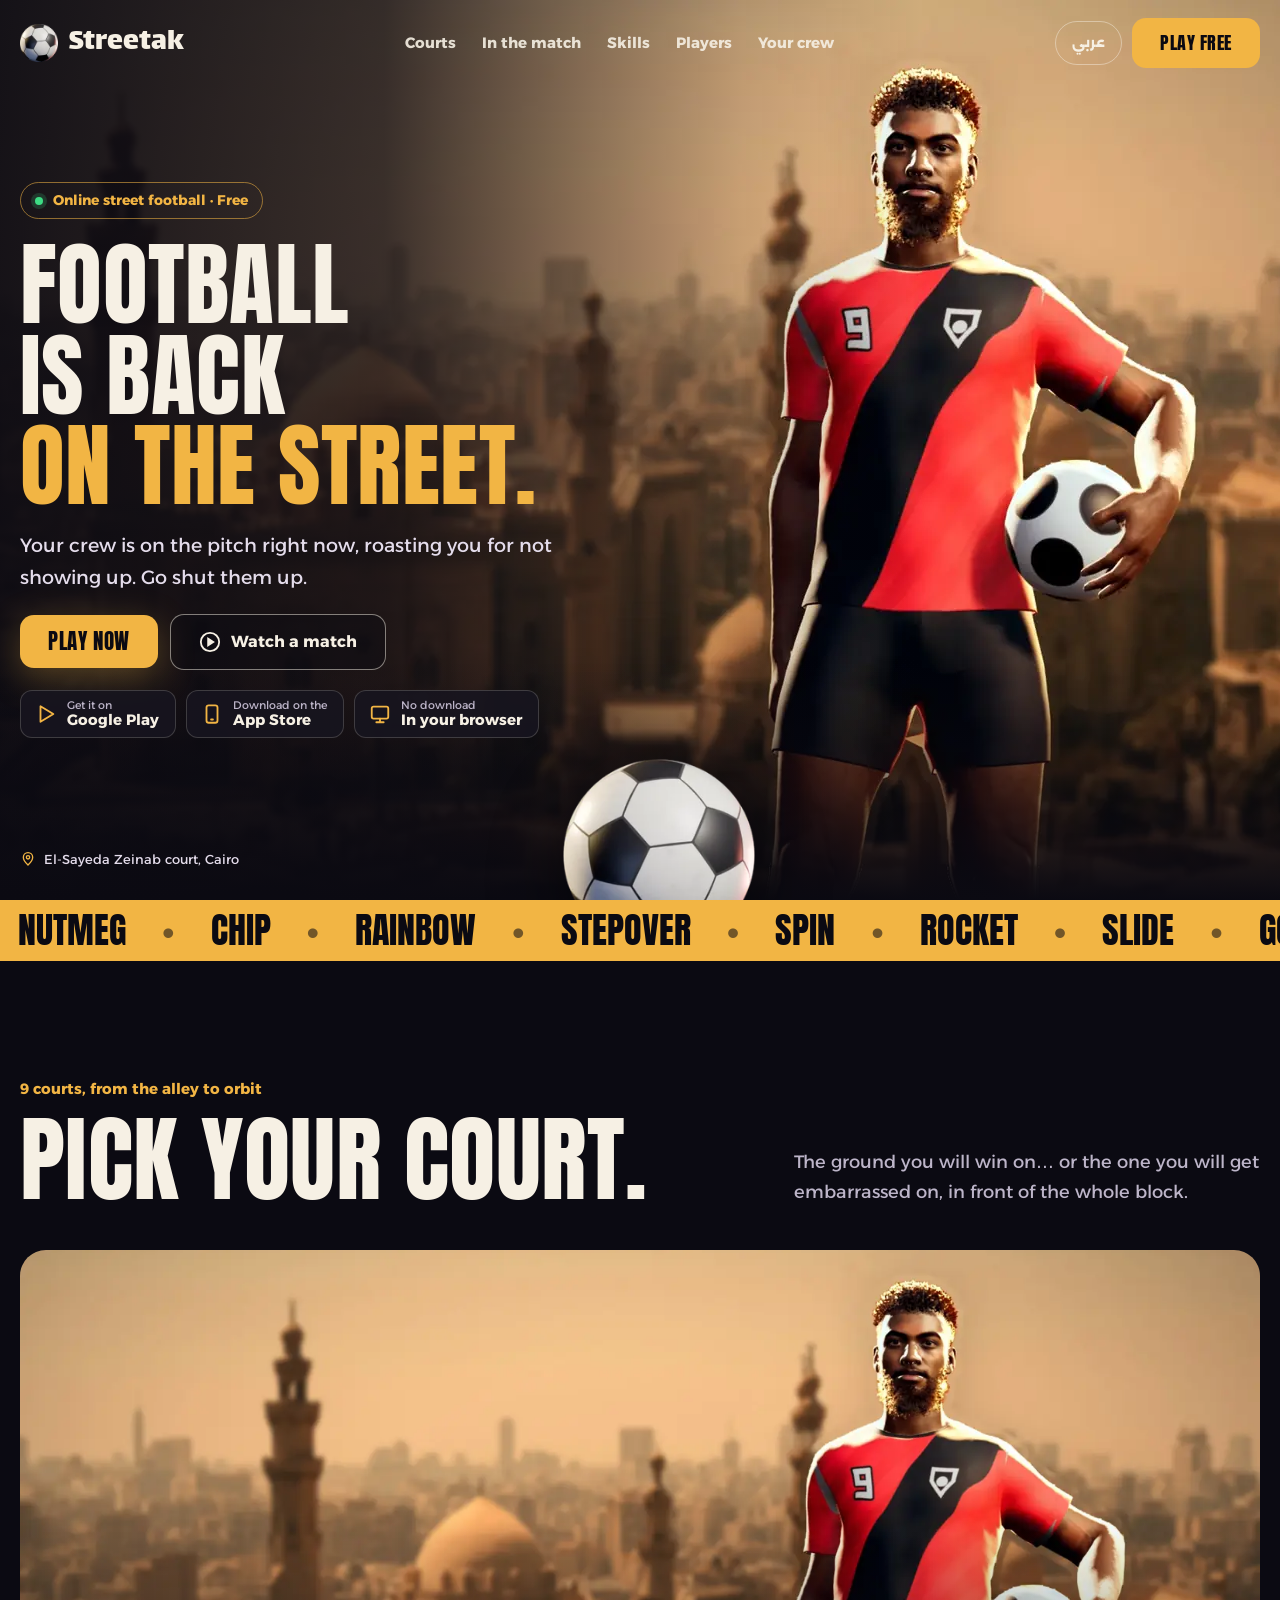
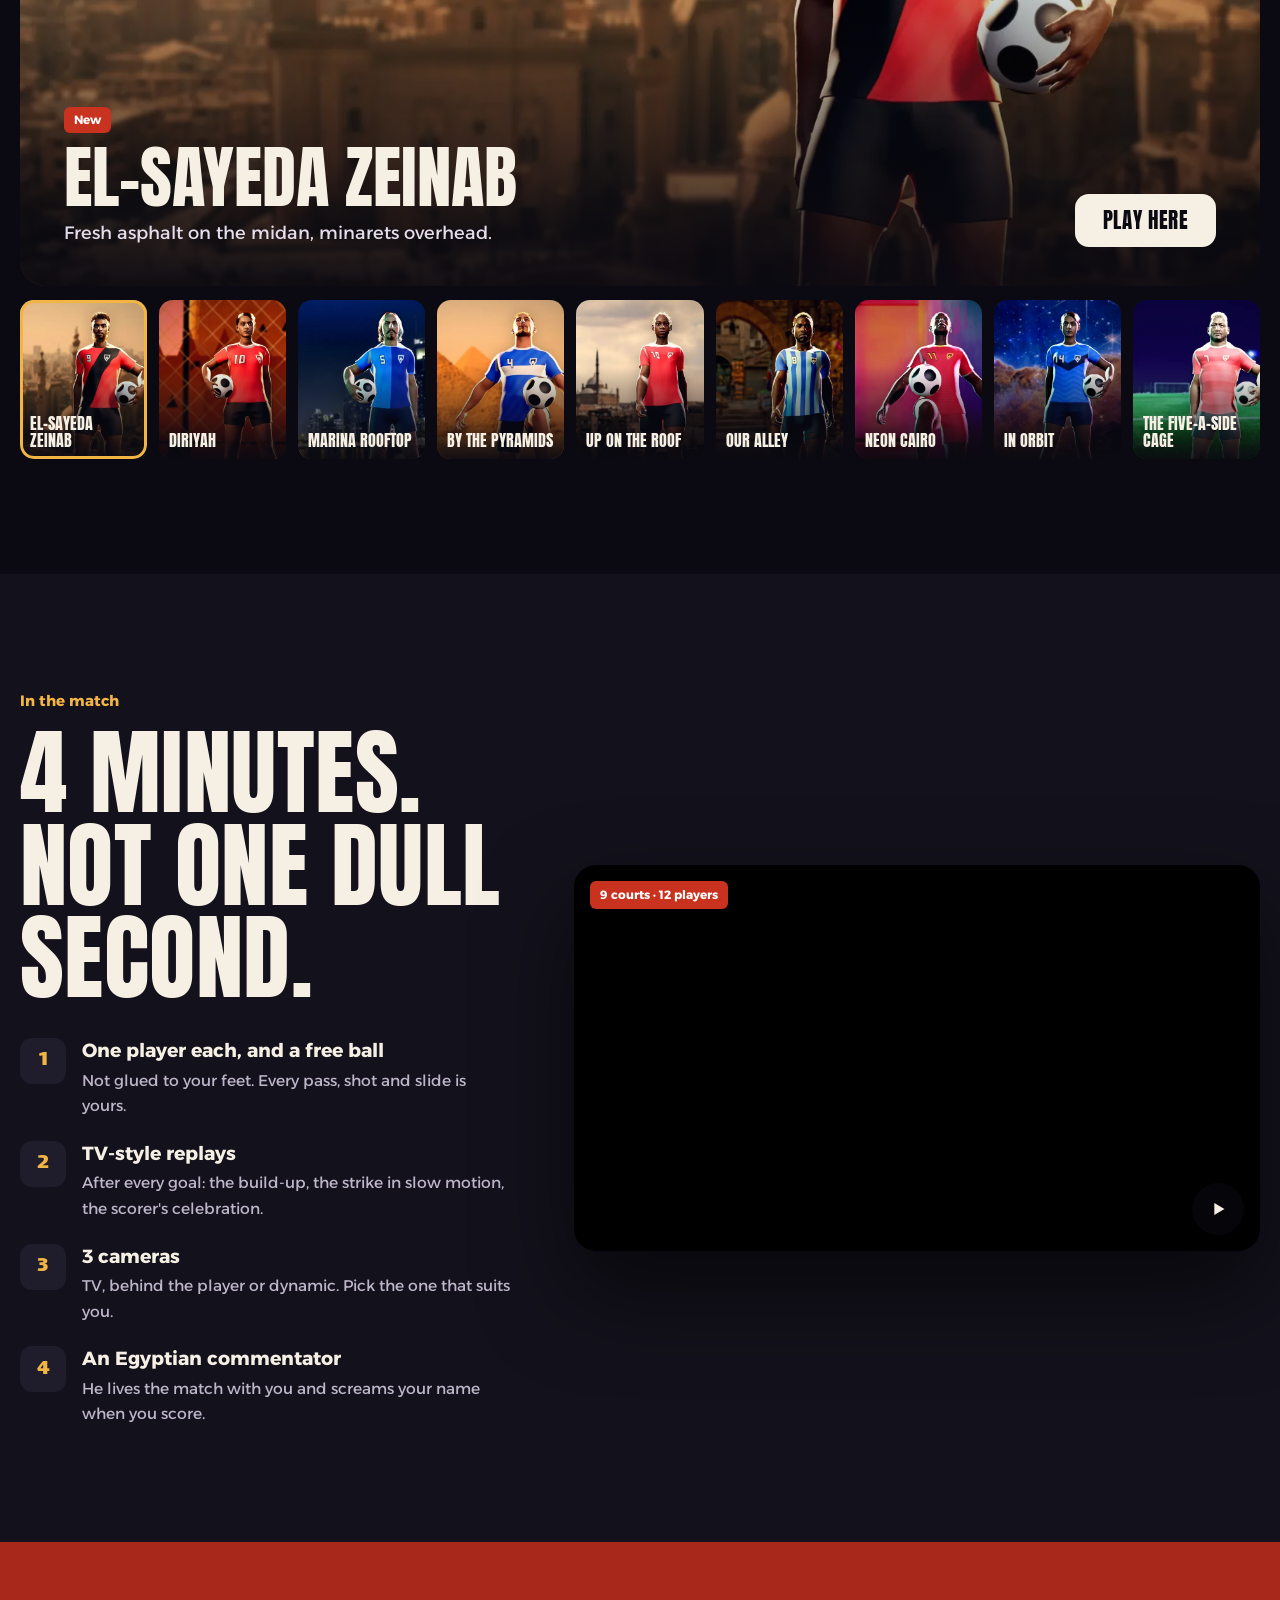
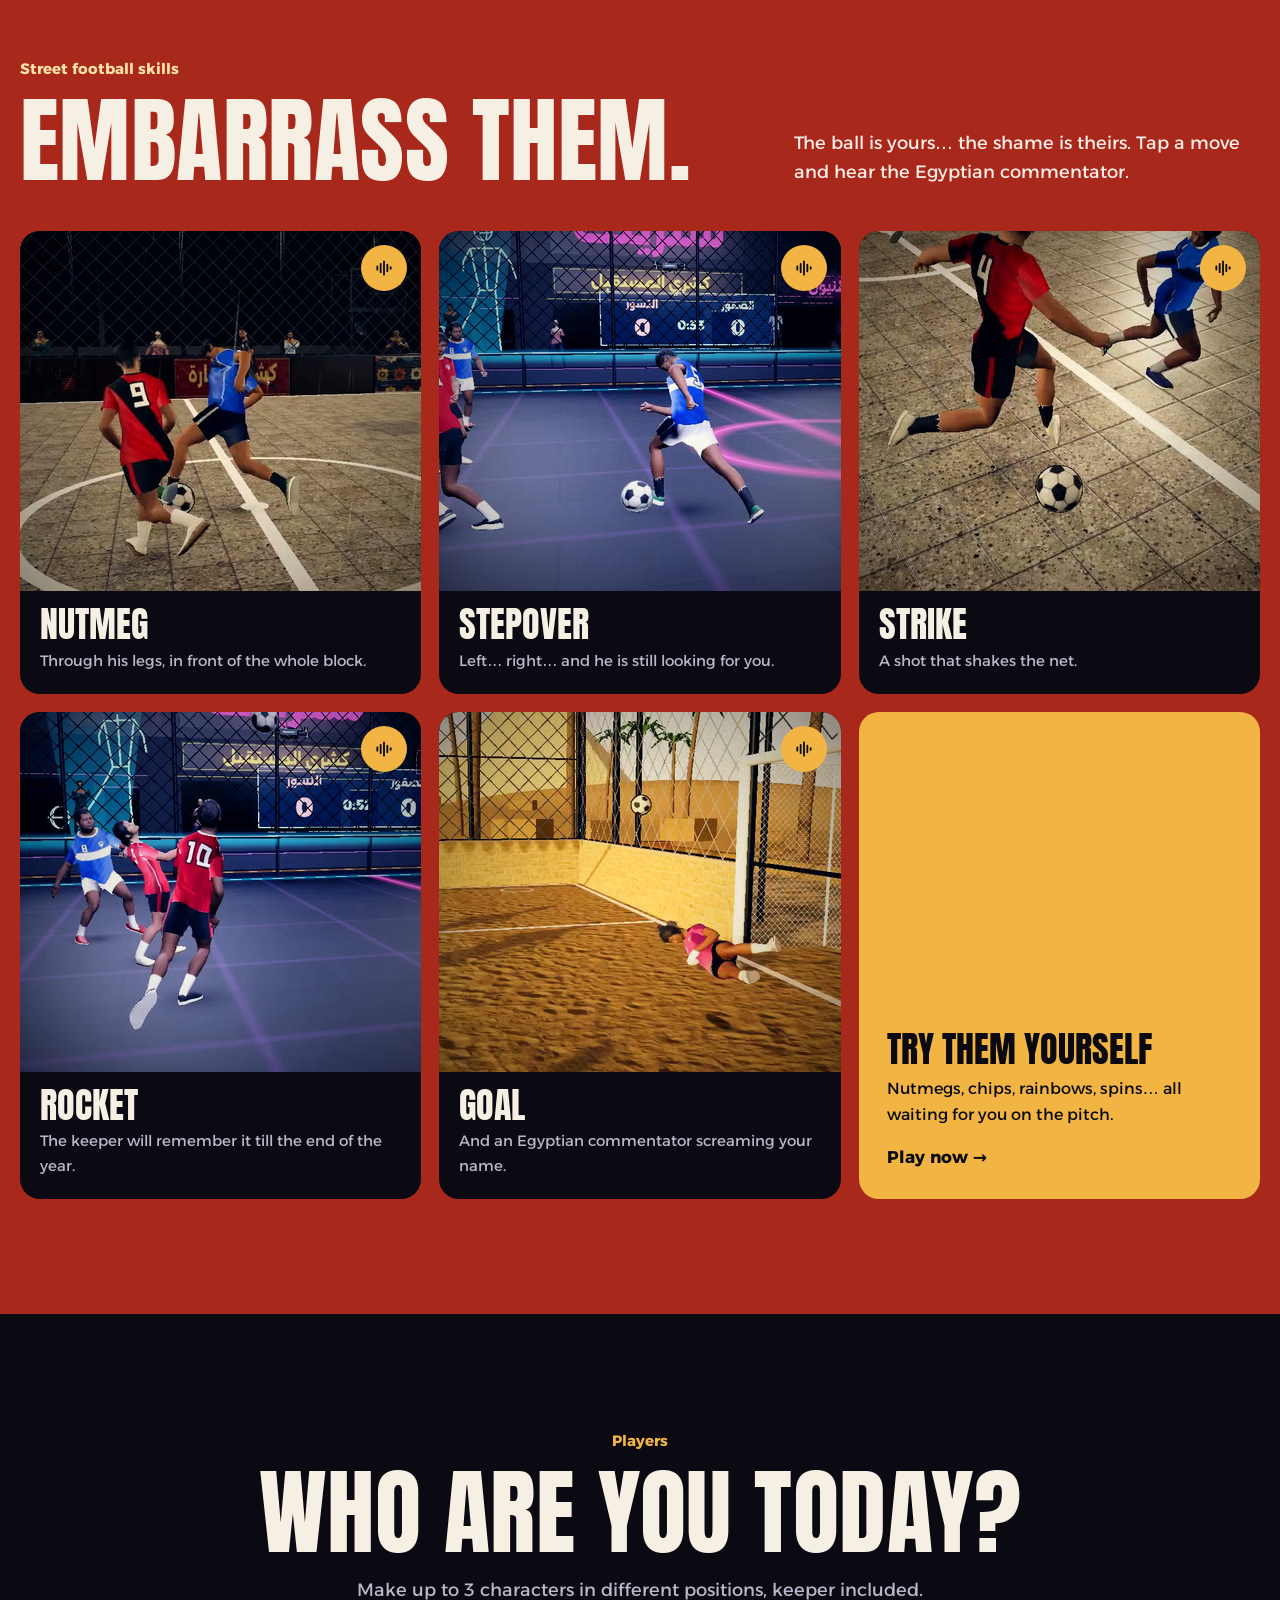
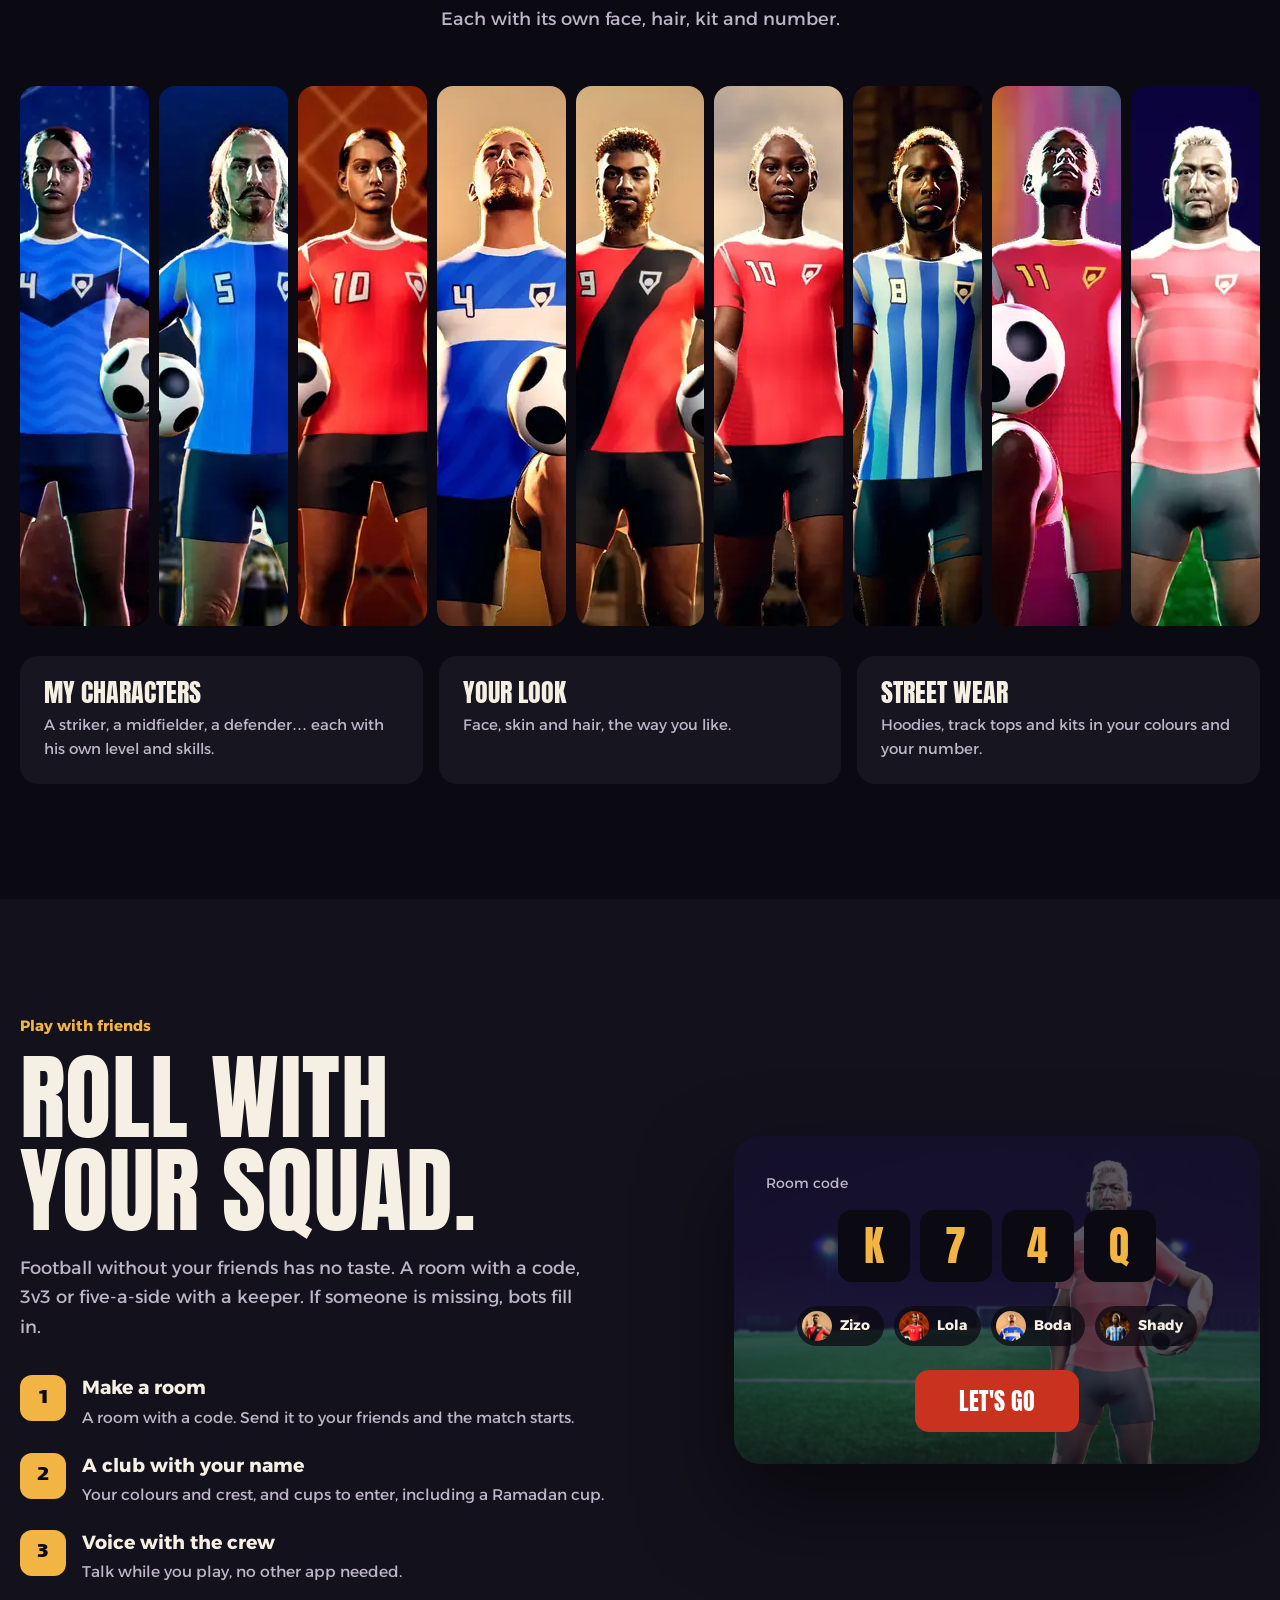
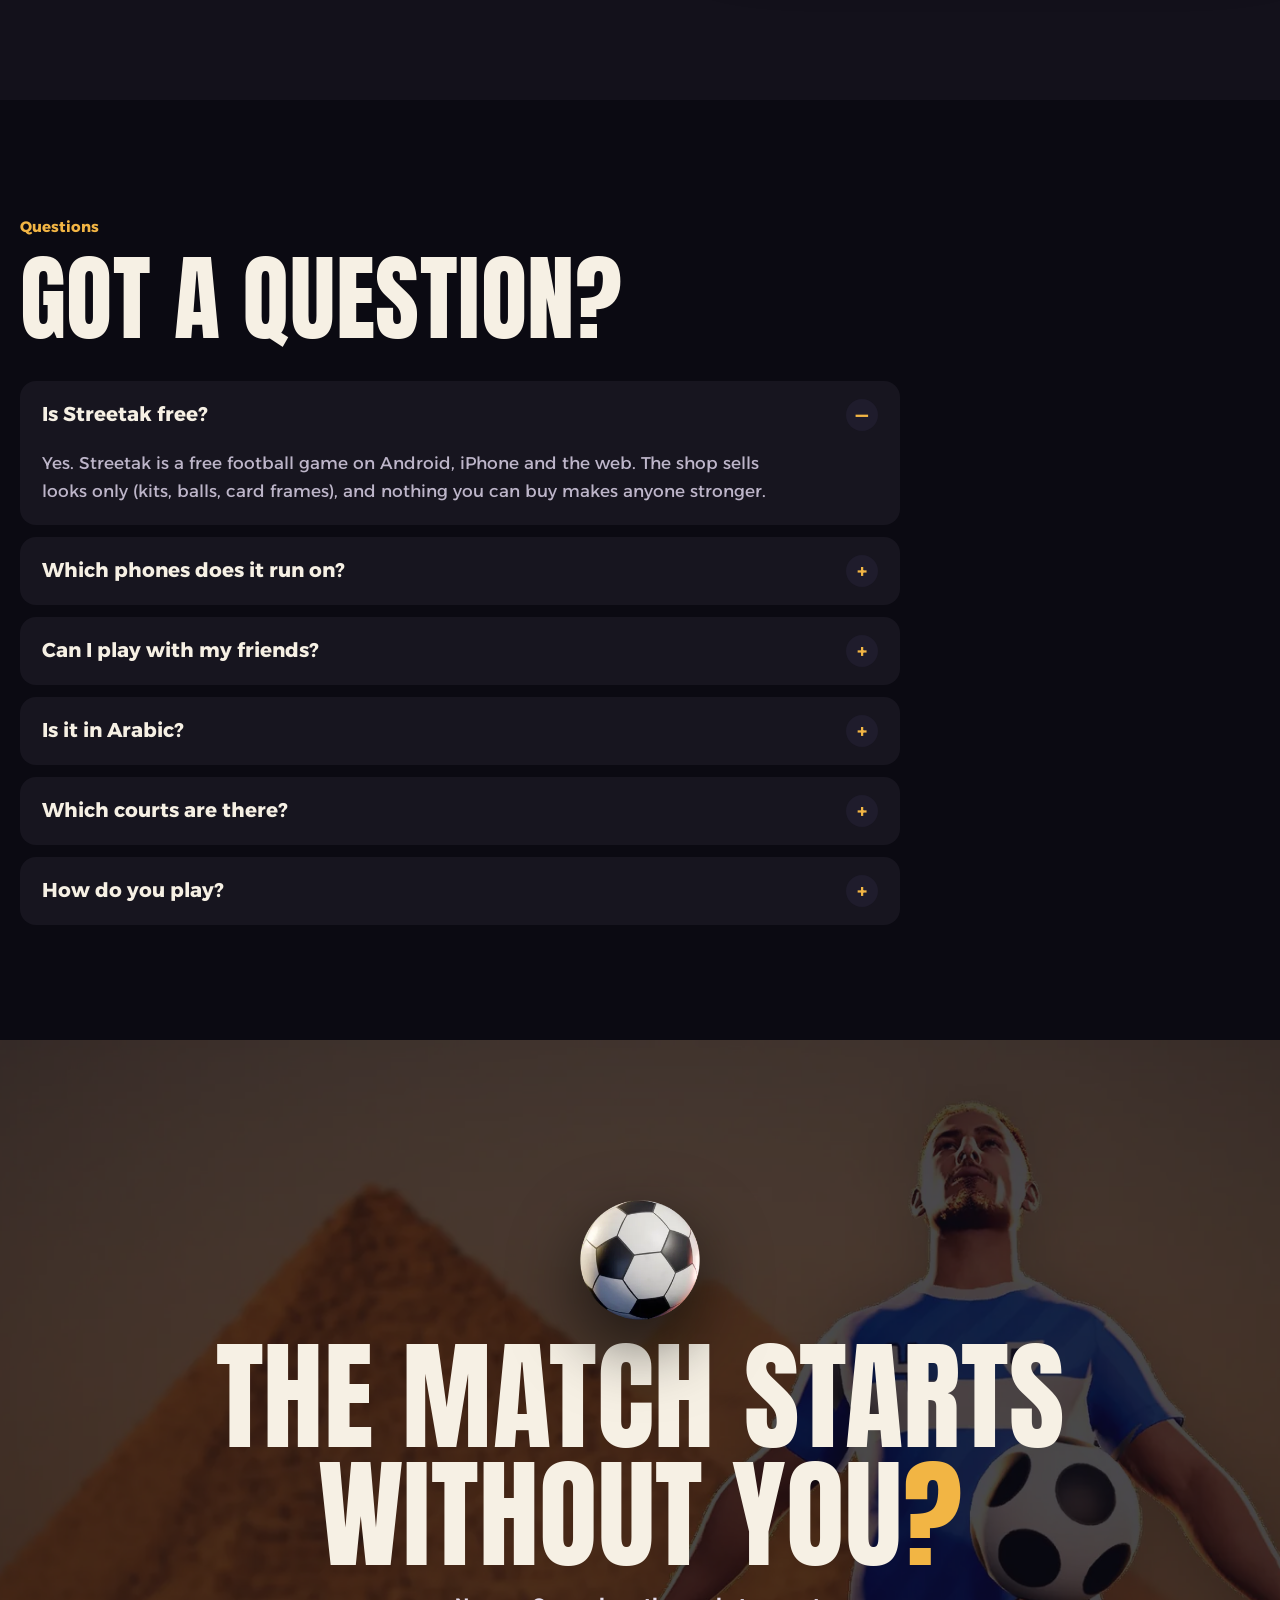
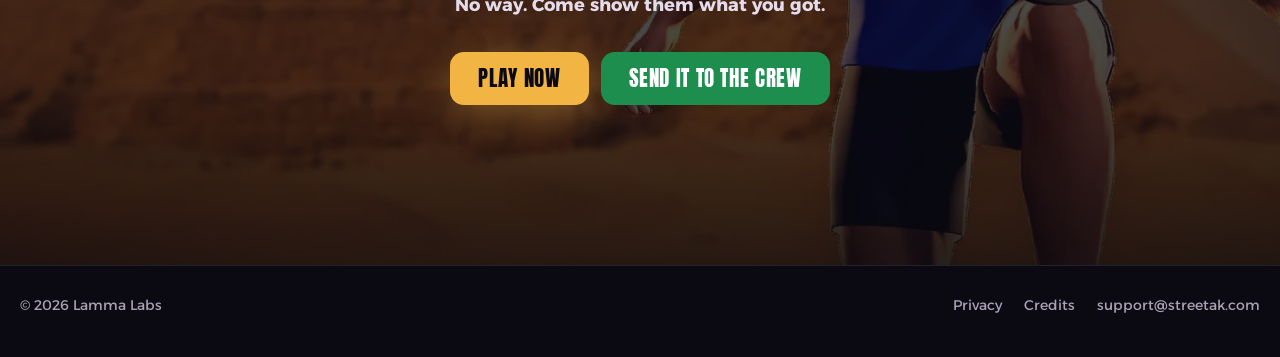
==== commit 2944ed9c: "streetak.com: version the art, clips and share images (?v=20261105b) so browsers drop the old cached" ====
--- a/en/index.html
+++ b/en/index.html
@@ -18,7 +18,7 @@
 <meta property="og:title" content="Streetak: Street Football | Football is back on the street">
 <meta property="og:description" content="A free online street football game with your friends: 3v3 and 5v5, street skills and Egyptian commentary. On Android, iPhone and the web.">
 <meta property="og:url" content="https://streetak.com/en/">
-<meta property="og:image" content="https://streetak.com/assets/img/og-en.jpg">
+<meta property="og:image" content="https://streetak.com/assets/img/og-en.jpg?v=20261105b">
 <meta property="og:image:width" content="1200">
 <meta property="og:image:height" content="630">
 <meta property="og:image:alt" content="Streetak: Street Football, an online football game with friends">
@@ -27,7 +27,7 @@
 <meta name="twitter:card" content="summary_large_image">
 <meta name="twitter:title" content="Streetak: Street Football | Football is back on the street">
 <meta name="twitter:description" content="A free online street football game with your friends: 3v3 and 5v5, street skills and Egyptian commentary. On Android, iPhone and the web.">
-<meta name="twitter:image" content="https://streetak.com/assets/img/og-en.jpg">
+<meta name="twitter:image" content="https://streetak.com/assets/img/og-en.jpg?v=20261105b">
 <meta name="twitter:image:alt" content="Streetak: Street Football, an online football game with friends">
 <script type="application/ld+json">
 {
@@ -72,7 +72,7 @@
    "about": {
     "@id": "https://streetak.com/#game"
    },
-   "primaryImageOfPage": "https://streetak.com/assets/img/og-en.jpg"
+   "primaryImageOfPage": "https://streetak.com/assets/img/og-en.jpg?v=20261105b"
   },
   {
    "@type": "VideoGame",
@@ -85,7 +85,7 @@
    ],
    "url": "https://streetak.com/en/",
    "description": "A free online street football (soccer) game, 3v3 and 5v5: one player each and a free ball, street skills (nutmeg, rainbow, roulette, step-over, fake shot, slide tackle), 9 courts (El-Sayeda Zeinab, a Cairo rooftop, an alley, the pyramids, Neon Cairo, a five-a-side cage, orbit, Diriyah and a Dubai marina rooftop), TV-style replays, rooms with friends by code, clubs and cups including a Ramadan cup, and Egyptian commentary. Nothing you can buy makes anyone stronger.",
-   "image": "https://streetak.com/assets/img/og-en.jpg",
+   "image": "https://streetak.com/assets/img/og-en.jpg?v=20261105b",
    "screenshot": [
     "https://streetak.com/assets/img/k/sayeda-w.webp",
     "https://streetak.com/assets/img/k/riyadh-w.webp",
@@ -211,7 +211,7 @@
 <link rel="icon" href="favicon-32.png" sizes="32x32" type="image/png">
 <link rel="apple-touch-icon" href="apple-touch-icon.png">
 <link rel="manifest" href="site.webmanifest">
-<link rel="preload" as="image" href="assets/img/k/sayeda-w.webp" fetchpriority="high">
+<link rel="preload" as="image" href="assets/img/k/sayeda-w.webp?v=20261105b" fetchpriority="high">
 <link rel="preload" href="assets/fonts/lalezar-arabic-400-normal.woff2" as="font" type="font/woff2" crossorigin>
 <link rel="preload" href="assets/fonts/alexandria-arabic-400-normal.woff2" as="font" type="font/woff2" crossorigin>
 <style>
@@ -299,7 +299,7 @@
 .where{position:absolute;z-index:2;bottom:30px;inset-inline-start:max(20px,calc((100vw - 1280px)/2 + 20px));margin:0;display:flex;align-items:center;gap:8px;font-size:13px;color:var(--soft)}
 .where svg{width:16px;height:16px;fill:none;stroke:var(--gold);stroke-width:2}
 /* the Blender ball: it spins as the page scrolls (a 24-frame strip) */
-.spin{display:block;position:absolute;z-index:3;width:clamp(120px,15vw,210px);aspect-ratio:1;background:url(assets/img/ball-spin.webp) 0 0/2400% 100% no-repeat;filter:drop-shadow(0 26px 34px rgba(0,0,0,.6));pointer-events:none}
+.spin{display:block;position:absolute;z-index:3;width:clamp(120px,15vw,210px);aspect-ratio:1;background:url(assets/img/ball-spin.webp?v=20261105b) 0 0/2400% 100% no-repeat;filter:drop-shadow(0 26px 34px rgba(0,0,0,.6));pointer-events:none}
 .hero .spin{bottom:clamp(-60px,-4vw,-30px);left:44%}
 
 /* ticker */
@@ -468,7 +468,7 @@
 
 <header class="nav">
   <div class="wrap">
-    <a class="brand" href="en/#top"><img src="assets/img/ball-96.webp" alt="" width="38" height="38"><span data-t="brand">Streetak</span></a>
+    <a class="brand" href="en/#top"><img src="assets/img/ball-96.webp?v=20261105b" alt="" width="38" height="38"><span data-t="brand">Streetak</span></a>
     <nav class="menu" aria-label="Page" data-tl="aNav">
       <a href="en/#courts" data-t="mn1">Courts</a>
       <a href="en/#match" data-t="mn2">In the match</a>
@@ -486,8 +486,8 @@
 <main id="top">
 <section class="hero" aria-labelledby="h1">
   <div class="hero-bg">
-    <img src="assets/img/k/sayeda-w.webp" alt="A Streetak player in a red number 9 shirt holding the ball, with the minarets of old Cairo behind him on the El-Sayeda Zeinab court" data-ta="aHero" width="1600" height="900" fetchpriority="high">
-    <video id="hv" muted loop playsinline preload="none" poster="assets/img/k/sayeda-w.webp" data-src="assets/video/sayeda.mp4" aria-hidden="true"></video>
+    <img src="assets/img/k/sayeda-w.webp?v=20261105b" alt="A Streetak player in a red number 9 shirt holding the ball, with the minarets of old Cairo behind him on the El-Sayeda Zeinab court" data-ta="aHero" width="1600" height="900" fetchpriority="high">
+    <video id="hv" muted loop playsinline preload="none" poster="assets/img/k/sayeda-w.webp?v=20261105b" data-src="assets/video/sayeda.mp4?v=20261105b" aria-hidden="true"></video>
   </div>
   <div class="wrap">
     <div class="copy">
@@ -517,23 +517,23 @@
       <p class="lead" data-t="cL">The ground you will win on… or the one you will get embarrassed on, in front of the whole block.</p>
     </div>
     <div class="stage" id="stage">
-      <img id="simg" src="assets/img/k/sayeda-w.webp" alt="The El-Sayeda Zeinab court in the Streetak football game" data-ta="aCourt" width="1600" height="900" loading="lazy">
-      <video id="cv" muted loop playsinline preload="none" poster="assets/img/k/sayeda-w.webp" aria-hidden="true"></video>
+      <img id="simg" src="assets/img/k/sayeda-w.webp?v=20261105b" alt="The El-Sayeda Zeinab court in the Streetak football game" data-ta="aCourt" width="1600" height="900" loading="lazy">
+      <video id="cv" muted loop playsinline preload="none" poster="assets/img/k/sayeda-w.webp?v=20261105b" aria-hidden="true"></video>
       <div class="cap">
         <div><span class="new" id="snew" data-t="newT">New</span><h3 id="sname" data-t="s8">El-Sayeda Zeinab</h3><p id="sline" data-t="s8p">Fresh asphalt on the midan, minarets overhead.</p></div>
         <a class="btn" href="https://play.streetak.com" data-t="here">Play here</a>
       </div>
     </div>
     <div class="tabs" role="tablist" aria-label="Courts" data-tl="aTabs">
-      <button class="tab" role="tab" type="button" aria-selected="true" data-c="sayeda" data-new="1"><img src="assets/img/k/sayeda-c.webp" alt="" width="400" height="500" loading="lazy"><b data-t="s8">El-Sayeda Zeinab</b><span data-t="s8p">Fresh asphalt on the midan, minarets overhead.</span></button>
-      <button class="tab" role="tab" type="button" aria-selected="false" data-c="riyadh" data-new="1"><img src="assets/img/k/riyadh-c.webp" alt="" width="400" height="500" loading="lazy"><b data-t="s6">Diriyah</b><span data-t="s6p">Mud-brick lanes, and the ball bounces high.</span></button>
-      <button class="tab" role="tab" type="button" aria-selected="false" data-c="dubai" data-new="1"><img src="assets/img/k/dubai-c.webp" alt="" width="400" height="500" loading="lazy"><b data-t="s7">Marina Rooftop</b><span data-t="s7p">Above the towers, on a hard court.</span></button>
-      <button class="tab" role="tab" type="button" aria-selected="false" data-c="sand"><img src="assets/img/k/sand-c.webp" alt="" width="400" height="500" loading="lazy"><b data-t="s1">By the pyramids</b><span data-t="s1p">Giza sand. Heavy legs.</span></button>
-      <button class="tab" role="tab" type="button" aria-selected="false" data-c="roof"><img src="assets/img/k/roof-c.webp" alt="" width="400" height="500" loading="lazy"><b data-t="s0">Up on the roof</b><span data-t="s0p">Uncle Hamada's roof, the Citadel watching.</span></button>
-      <button class="tab" role="tab" type="button" aria-selected="false" data-c="street"><img src="assets/img/k/street-c.webp" alt="" width="400" height="500" loading="lazy"><b data-t="s2">Our alley</b><span data-t="s2p">Asphalt football, the neighbours watching.</span></button>
-      <button class="tab" role="tab" type="button" aria-selected="false" data-c="neon"><img src="assets/img/k/neon-c.webp" alt="" width="400" height="500" loading="lazy"><b data-t="s5">Neon Cairo</b><span data-t="s5p">A glossy deck and a drone for a ref.</span></button>
-      <button class="tab" role="tab" type="button" aria-selected="false" data-c="space"><img src="assets/img/k/space-c.webp" alt="" width="400" height="500" loading="lazy"><b data-t="s3">In orbit</b><span data-t="s3p">The ball floats. The shame does not.</span></button>
-      <button class="tab" role="tab" type="button" aria-selected="false" data-c="turf"><img src="assets/img/k/turf-c.webp" alt="" width="400" height="500" loading="lazy"><b data-t="s4">The five-a-side cage</b><span data-t="s4p">Artificial turf under the floodlights.</span></button>
+      <button class="tab" role="tab" type="button" aria-selected="true" data-c="sayeda" data-new="1"><img src="assets/img/k/sayeda-c.webp?v=20261105b" alt="" width="400" height="500" loading="lazy"><b data-t="s8">El-Sayeda Zeinab</b><span data-t="s8p">Fresh asphalt on the midan, minarets overhead.</span></button>
+      <button class="tab" role="tab" type="button" aria-selected="false" data-c="riyadh" data-new="1"><img src="assets/img/k/riyadh-c.webp?v=20261105b" alt="" width="400" height="500" loading="lazy"><b data-t="s6">Diriyah</b><span data-t="s6p">Mud-brick lanes, and the ball bounces high.</span></button>
+      <button class="tab" role="tab" type="button" aria-selected="false" data-c="dubai" data-new="1"><img src="assets/img/k/dubai-c.webp?v=20261105b" alt="" width="400" height="500" loading="lazy"><b data-t="s7">Marina Rooftop</b><span data-t="s7p">Above the towers, on a hard court.</span></button>
+      <button class="tab" role="tab" type="button" aria-selected="false" data-c="sand"><img src="assets/img/k/sand-c.webp?v=20261105b" alt="" width="400" height="500" loading="lazy"><b data-t="s1">By the pyramids</b><span data-t="s1p">Giza sand. Heavy legs.</span></button>
+      <button class="tab" role="tab" type="button" aria-selected="false" data-c="roof"><img src="assets/img/k/roof-c.webp?v=20261105b" alt="" width="400" height="500" loading="lazy"><b data-t="s0">Up on the roof</b><span data-t="s0p">Uncle Hamada's roof, the Citadel watching.</span></button>
+      <button class="tab" role="tab" type="button" aria-selected="false" data-c="street"><img src="assets/img/k/street-c.webp?v=20261105b" alt="" width="400" height="500" loading="lazy"><b data-t="s2">Our alley</b><span data-t="s2p">Asphalt football, the neighbours watching.</span></button>
+      <button class="tab" role="tab" type="button" aria-selected="false" data-c="neon"><img src="assets/img/k/neon-c.webp?v=20261105b" alt="" width="400" height="500" loading="lazy"><b data-t="s5">Neon Cairo</b><span data-t="s5p">A glossy deck and a drone for a ref.</span></button>
+      <button class="tab" role="tab" type="button" aria-selected="false" data-c="space"><img src="assets/img/k/space-c.webp?v=20261105b" alt="" width="400" height="500" loading="lazy"><b data-t="s3">In orbit</b><span data-t="s3p">The ball floats. The shame does not.</span></button>
+      <button class="tab" role="tab" type="button" aria-selected="false" data-c="turf"><img src="assets/img/k/turf-c.webp?v=20261105b" alt="" width="400" height="500" loading="lazy"><b data-t="s4">The five-a-side cage</b><span data-t="s4p">Artificial turf under the floodlights.</span></button>
     </div>
   </div>
 </section>
@@ -551,7 +551,7 @@
       </div>
     </div>
     <div class="reel">
-      <video id="rv" muted loop playsinline preload="none" poster="assets/video/reel.jpg" data-src="assets/video/reel.mp4" title="Streetak: the courts and the players" data-tt="aReel"></video>
+      <video id="rv" muted loop playsinline preload="none" poster="assets/video/reel.jpg?v=20261105b" data-src="assets/video/reel.mp4?v=20261105b" title="Streetak: the courts and the players" data-tt="aReel"></video>
       <span class="tag" data-t="reelT">9 courts · 12 players</span>
       <button type="button" id="rb" aria-label="Play the video" data-tl="aPlay"><svg viewBox="0 0 24 24" aria-hidden="true"><path id="rbi" d="M7 5h3.5v14H7zM13.5 5H17v14h-3.5z"/></svg></button>
     </div>
@@ -583,15 +583,15 @@
       <p class="lead" data-t="kL">Make up to 3 characters in different positions, keeper included. Each with its own face, hair, kit and number.</p>
     </div>
     <div class="roster">
-      <img src="assets/img/k/space-p.webp" alt="A Streetak player in a blue number 14 shirt on the space court" data-ta="aP1" width="280" height="540" loading="lazy">
-      <img src="assets/img/k/dubai-p.webp" alt="A Streetak player in a blue number 5 shirt on the Marina Rooftop" data-ta="aP2" width="280" height="540" loading="lazy">
-      <img src="assets/img/k/riyadh-p.webp" alt="A Streetak player in a red number 10 shirt in Diriyah" data-ta="aP3" width="280" height="540" loading="lazy">
-      <img src="assets/img/k/sand-p.webp" alt="A Streetak player in a blue number 4 shirt juggling by the pyramids" data-ta="aP4" width="280" height="540" loading="lazy">
-      <img src="assets/img/k/sayeda-p.webp" alt="A Streetak player in a red number 9 shirt in El-Sayeda Zeinab" data-ta="aP5" width="280" height="540" loading="lazy">
-      <img src="assets/img/k/roof-p.webp" alt="A Streetak player in a red number 10 shirt up on the roof" data-ta="aP6" width="280" height="540" loading="lazy">
-      <img src="assets/img/k/street-p.webp" alt="A Streetak player in a striped number 8 shirt in the alley" data-ta="aP7" width="280" height="540" loading="lazy">
-      <img src="assets/img/k/neon-p.webp" alt="A Streetak player in a red number 11 shirt in Neon Cairo" data-ta="aP8" width="280" height="540" loading="lazy">
-      <img src="assets/img/k/turf-p.webp" alt="A Streetak player in a red number 7 shirt in the five-a-side cage" data-ta="aP9" width="280" height="540" loading="lazy">
+      <img src="assets/img/k/space-p.webp?v=20261105b" alt="A Streetak player in a blue number 14 shirt on the space court" data-ta="aP1" width="280" height="540" loading="lazy">
+      <img src="assets/img/k/dubai-p.webp?v=20261105b" alt="A Streetak player in a blue number 5 shirt on the Marina Rooftop" data-ta="aP2" width="280" height="540" loading="lazy">
+      <img src="assets/img/k/riyadh-p.webp?v=20261105b" alt="A Streetak player in a red number 10 shirt in Diriyah" data-ta="aP3" width="280" height="540" loading="lazy">
+      <img src="assets/img/k/sand-p.webp?v=20261105b" alt="A Streetak player in a blue number 4 shirt juggling by the pyramids" data-ta="aP4" width="280" height="540" loading="lazy">
+      <img src="assets/img/k/sayeda-p.webp?v=20261105b" alt="A Streetak player in a red number 9 shirt in El-Sayeda Zeinab" data-ta="aP5" width="280" height="540" loading="lazy">
+      <img src="assets/img/k/roof-p.webp?v=20261105b" alt="A Streetak player in a red number 10 shirt up on the roof" data-ta="aP6" width="280" height="540" loading="lazy">
+      <img src="assets/img/k/street-p.webp?v=20261105b" alt="A Streetak player in a striped number 8 shirt in the alley" data-ta="aP7" width="280" height="540" loading="lazy">
+      <img src="assets/img/k/neon-p.webp?v=20261105b" alt="A Streetak player in a red number 11 shirt in Neon Cairo" data-ta="aP8" width="280" height="540" loading="lazy">
+      <img src="assets/img/k/turf-p.webp?v=20261105b" alt="A Streetak player in a red number 7 shirt in the five-a-side cage" data-ta="aP9" width="280" height="540" loading="lazy">
     </div>
     <div class="three">
       <div><b data-t="k1">My characters</b><span data-t="k1p">A striker, a midfielder, a defender… each with his own level and skills.</span></div>
@@ -614,11 +614,11 @@
       </div>
     </div>
     <div class="room" aria-hidden="true">
-      <img src="assets/img/k/turf-w.webp" alt="" loading="lazy" width="1600" height="900">
+      <img src="assets/img/k/turf-w.webp?v=20261105b" alt="" loading="lazy" width="1600" height="900">
       <div>
         <small data-t="rm">Room code</small>
         <div class="code"><b>K</b><b>7</b><b>4</b><b>Q</b></div>
-        <div class="who"><span><img src="assets/img/k/sayeda-p.webp" alt="">Zizo</span><span><img src="assets/img/k/riyadh-p.webp" alt="">Lola</span><span><img src="assets/img/k/sand-p.webp" alt="">Boda</span><span><img src="assets/img/k/street-p.webp" alt="">Shady</span></div>
+        <div class="who"><span><img src="assets/img/k/sayeda-p.webp?v=20261105b" alt="">Zizo</span><span><img src="assets/img/k/riyadh-p.webp?v=20261105b" alt="">Lola</span><span><img src="assets/img/k/sand-p.webp?v=20261105b" alt="">Boda</span><span><img src="assets/img/k/street-p.webp?v=20261105b" alt="">Shady</span></div>
         <div class="go"><span data-t="rmGo">Let's go</span></div>
       </div>
     </div>
@@ -641,7 +641,7 @@
 </section>
 
 <section class="final" id="go" aria-labelledby="fh">
-  <img src="assets/img/k/sand-w.webp" alt="" loading="lazy" width="1600" height="900">
+  <img src="assets/img/k/sand-w.webp?v=20261105b" alt="" loading="lazy" width="1600" height="900">
   <div class="wrap">
     <i class="spin" aria-hidden="true"></i>
     <h2 class="disp" id="fh"><span data-t="fa">The match starts</span><br><span data-t="fb">without you</span><span class="g" data-t="fq">?</span></h2>
@@ -711,10 +711,10 @@
   tabs.forEach(function(x){x.setAttribute('aria-selected',x===t?'true':'false');x.tabIndex=x===t?0:-1});
   sname.textContent=t.querySelector('b').textContent;sline.textContent=t.querySelector('span').textContent;
   snew.hidden=!t.dataset.new;
-  simg.src='assets/img/k/'+c+'-w.webp';simg.alt=L==='ar'?'ملعب '+sname.textContent+' في لعبة الكورة ستريتك':'The '+sname.textContent+' court in the Streetak football game';
-  cv.style.opacity=0;cv.poster='assets/img/k/'+c+'-w.webp';cv.dataset.src='assets/video/'+c+'.mp4';cv.removeAttribute('src');cv.load();
+  simg.src='assets/img/k/'+c+'-w.webp?v=20261105b';simg.alt=L==='ar'?'ملعب '+sname.textContent+' في لعبة الكورة ستريتك':'The '+sname.textContent+' court in the Streetak football game';
+  cv.style.opacity=0;cv.poster='assets/img/k/'+c+'-w.webp?v=20261105b';cv.dataset.src='assets/video/'+c+'.mp4?v=20261105b';cv.removeAttribute('src');cv.load();
   if(cv.dataset.seen==='1')play(cv);if(focus)t.focus()}
-cv.dataset.src='assets/video/sayeda.mp4';
+cv.dataset.src='assets/video/sayeda.mp4?v=20261105b';
 tabs.forEach(function(t,i){t.tabIndex=i?-1:0;t.addEventListener('click',function(){pick(t)});
   t.addEventListener('keydown',function(e){var k=e.key,n=null,rtl=L==='ar';
     if(k==='ArrowRight')n=rtl?i-1:i+1;else if(k==='ArrowLeft')n=rtl?i+1:i-1;else if(k==='Home')n=0;else if(k==='End')n=tabs.length-1;
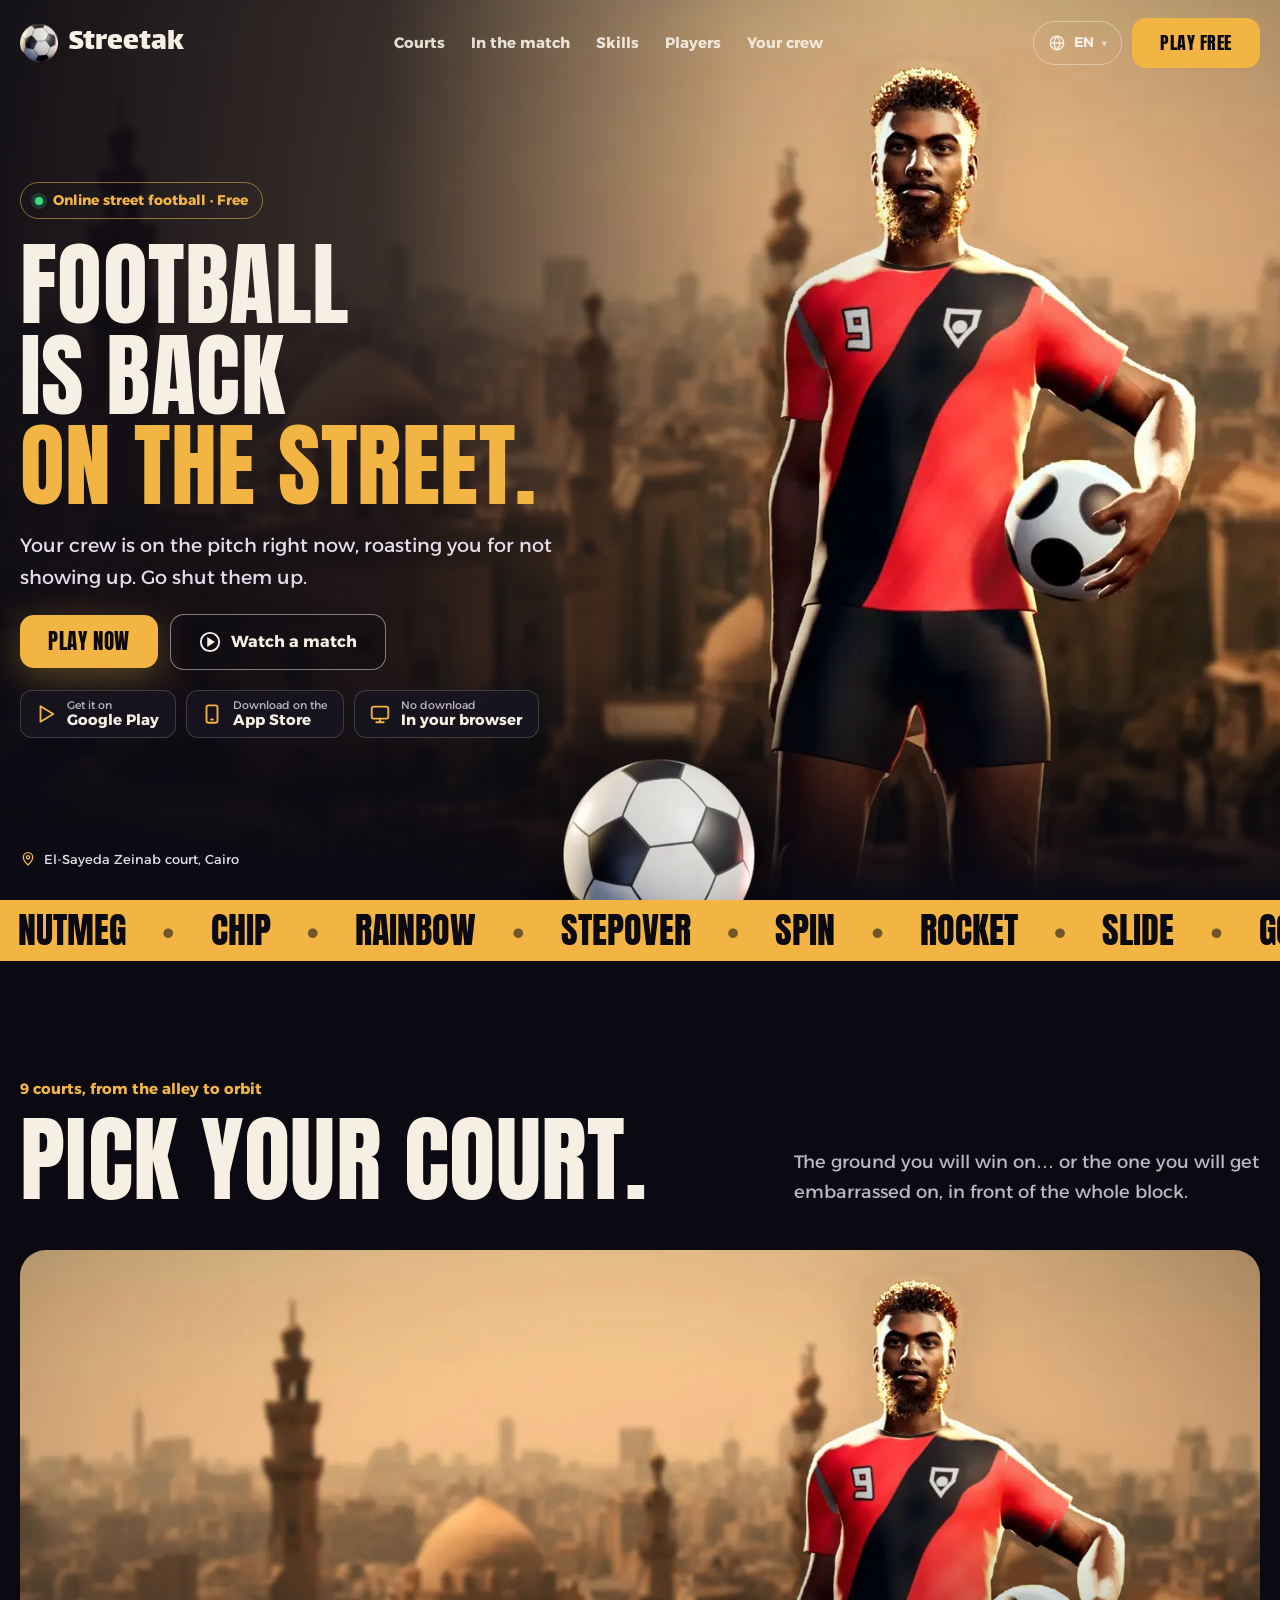
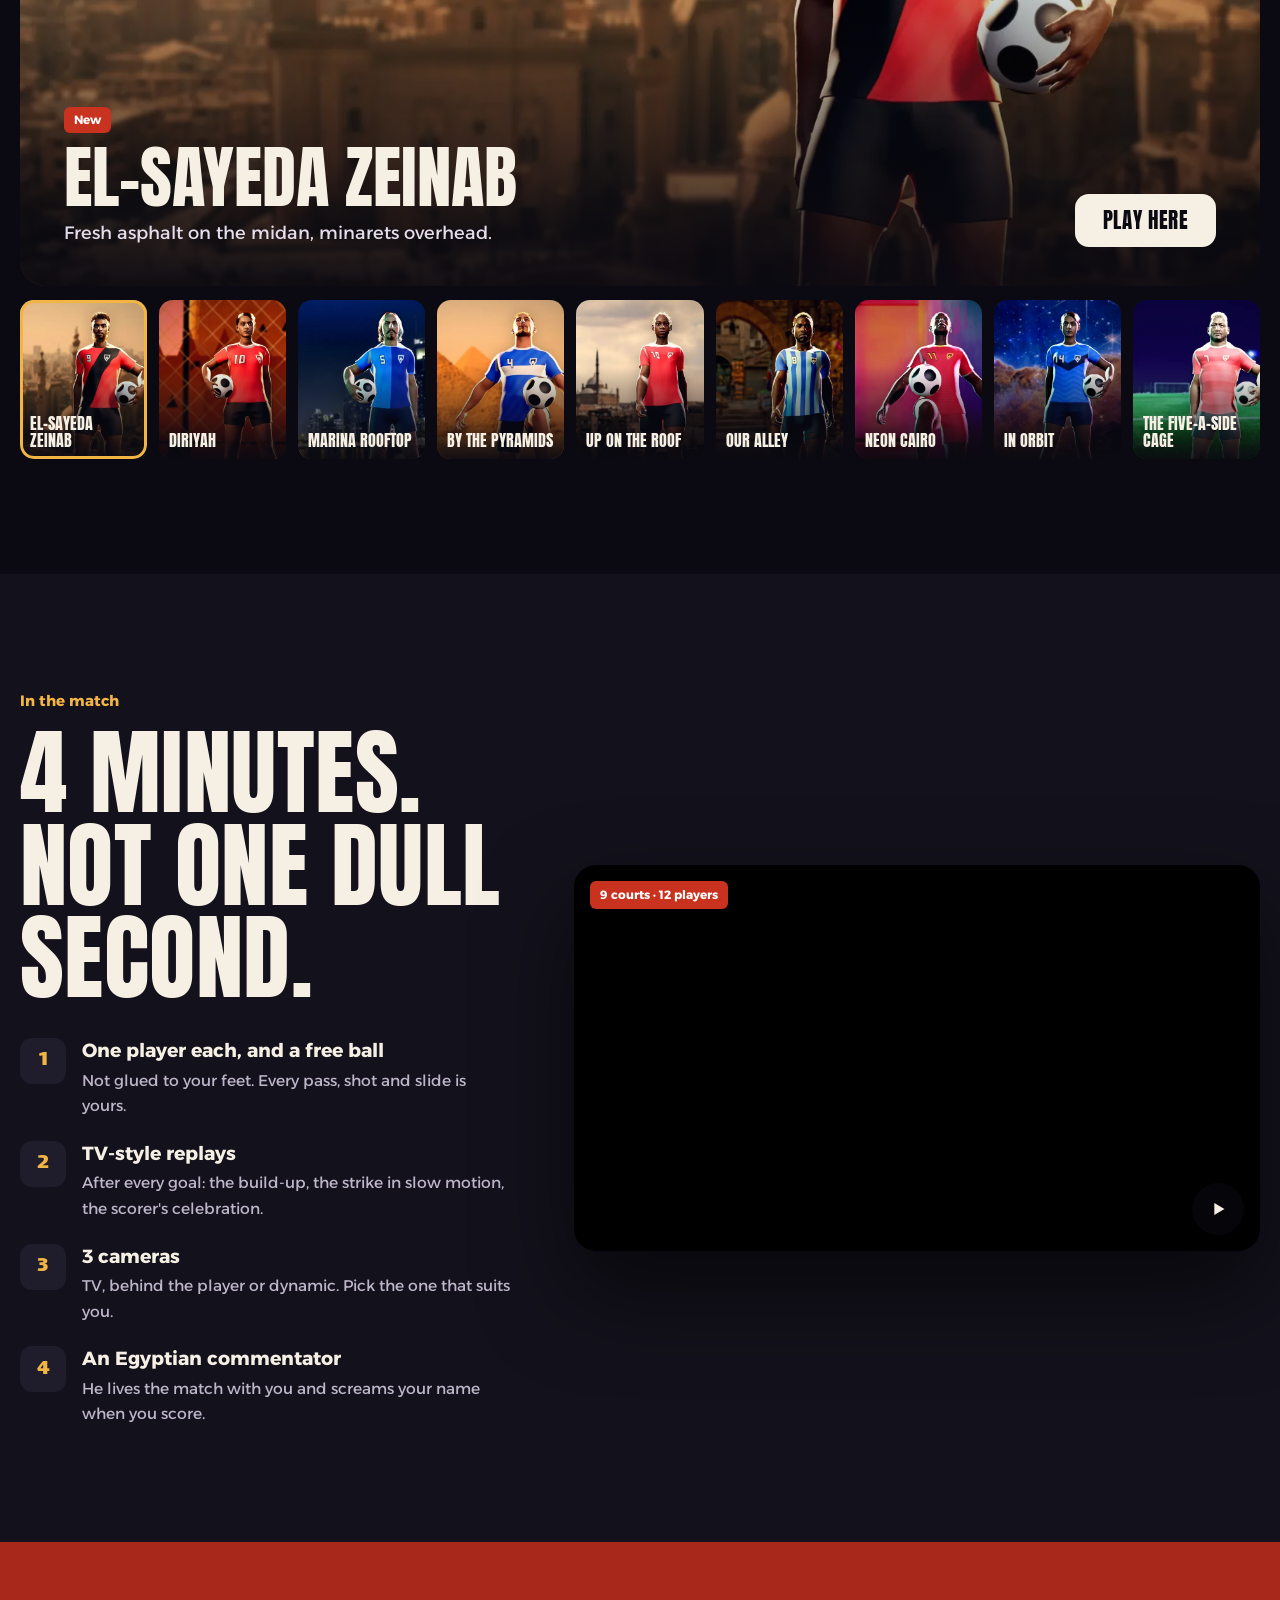
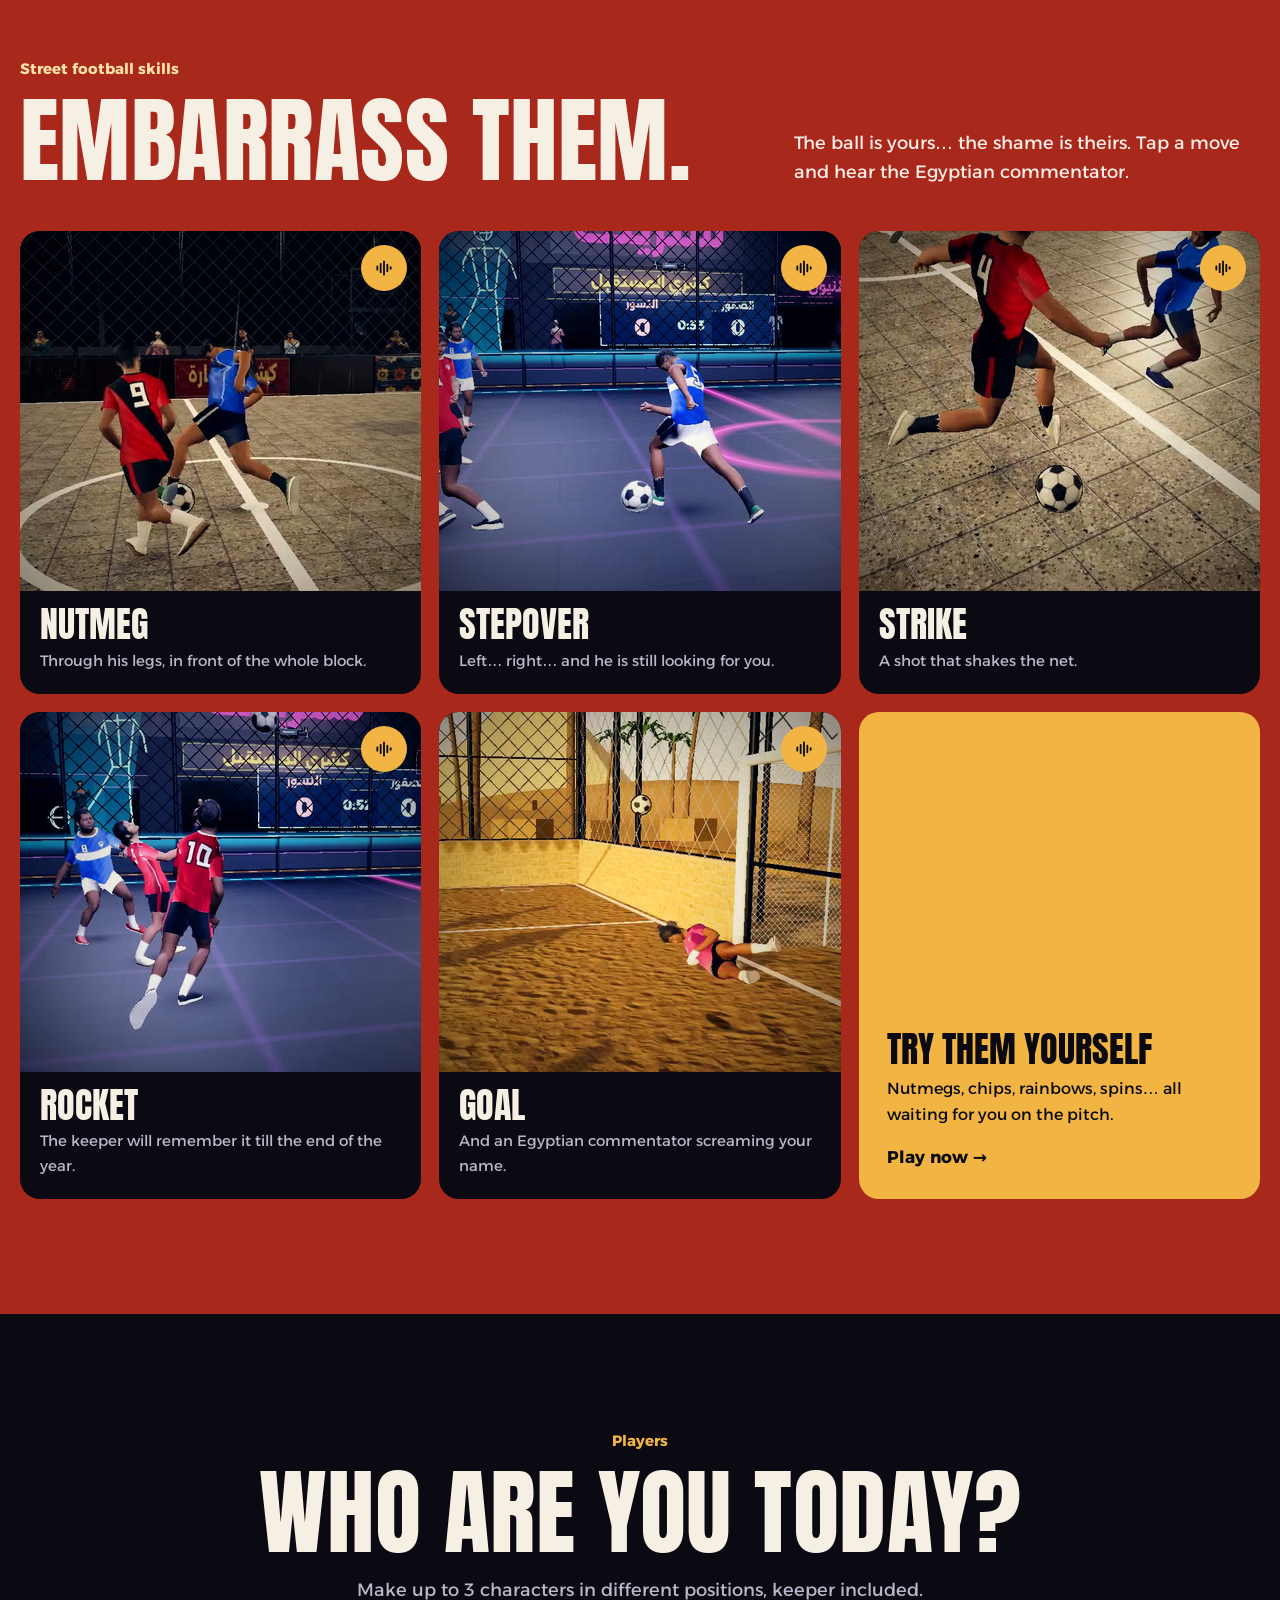
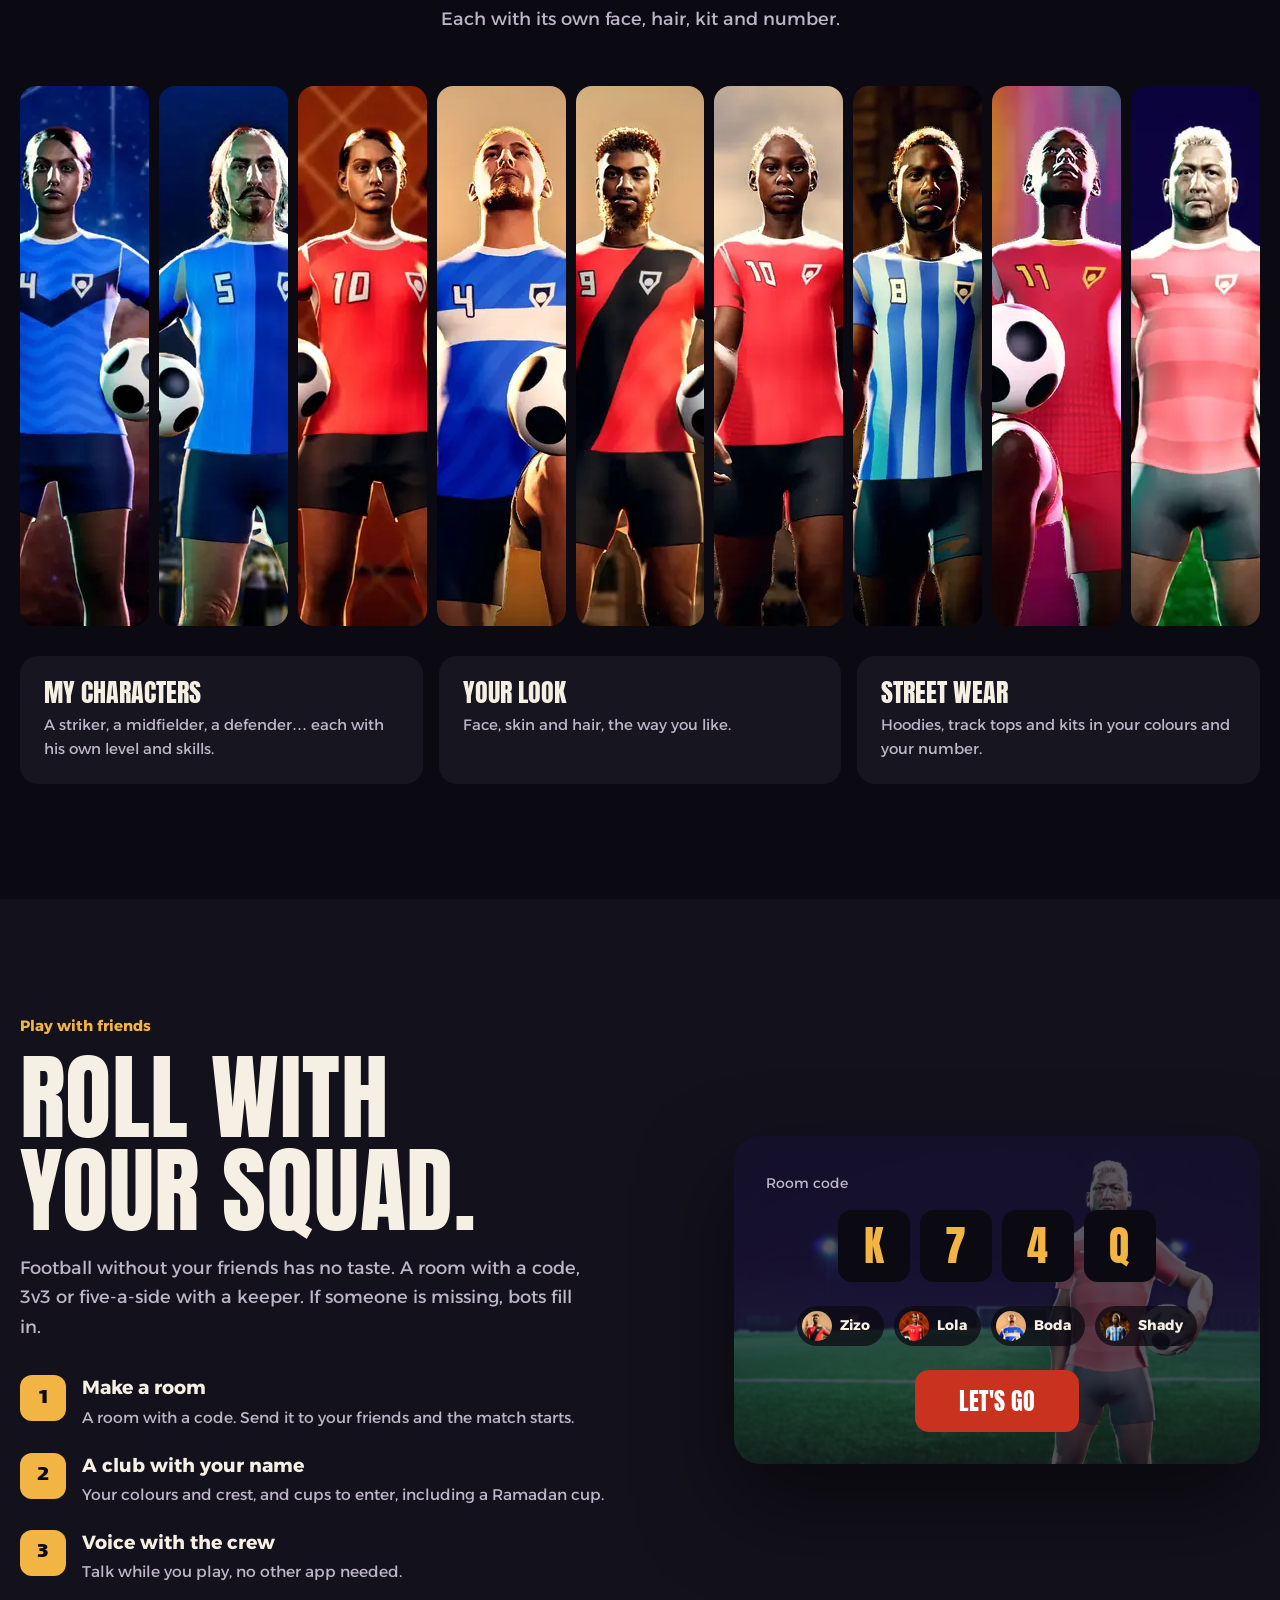
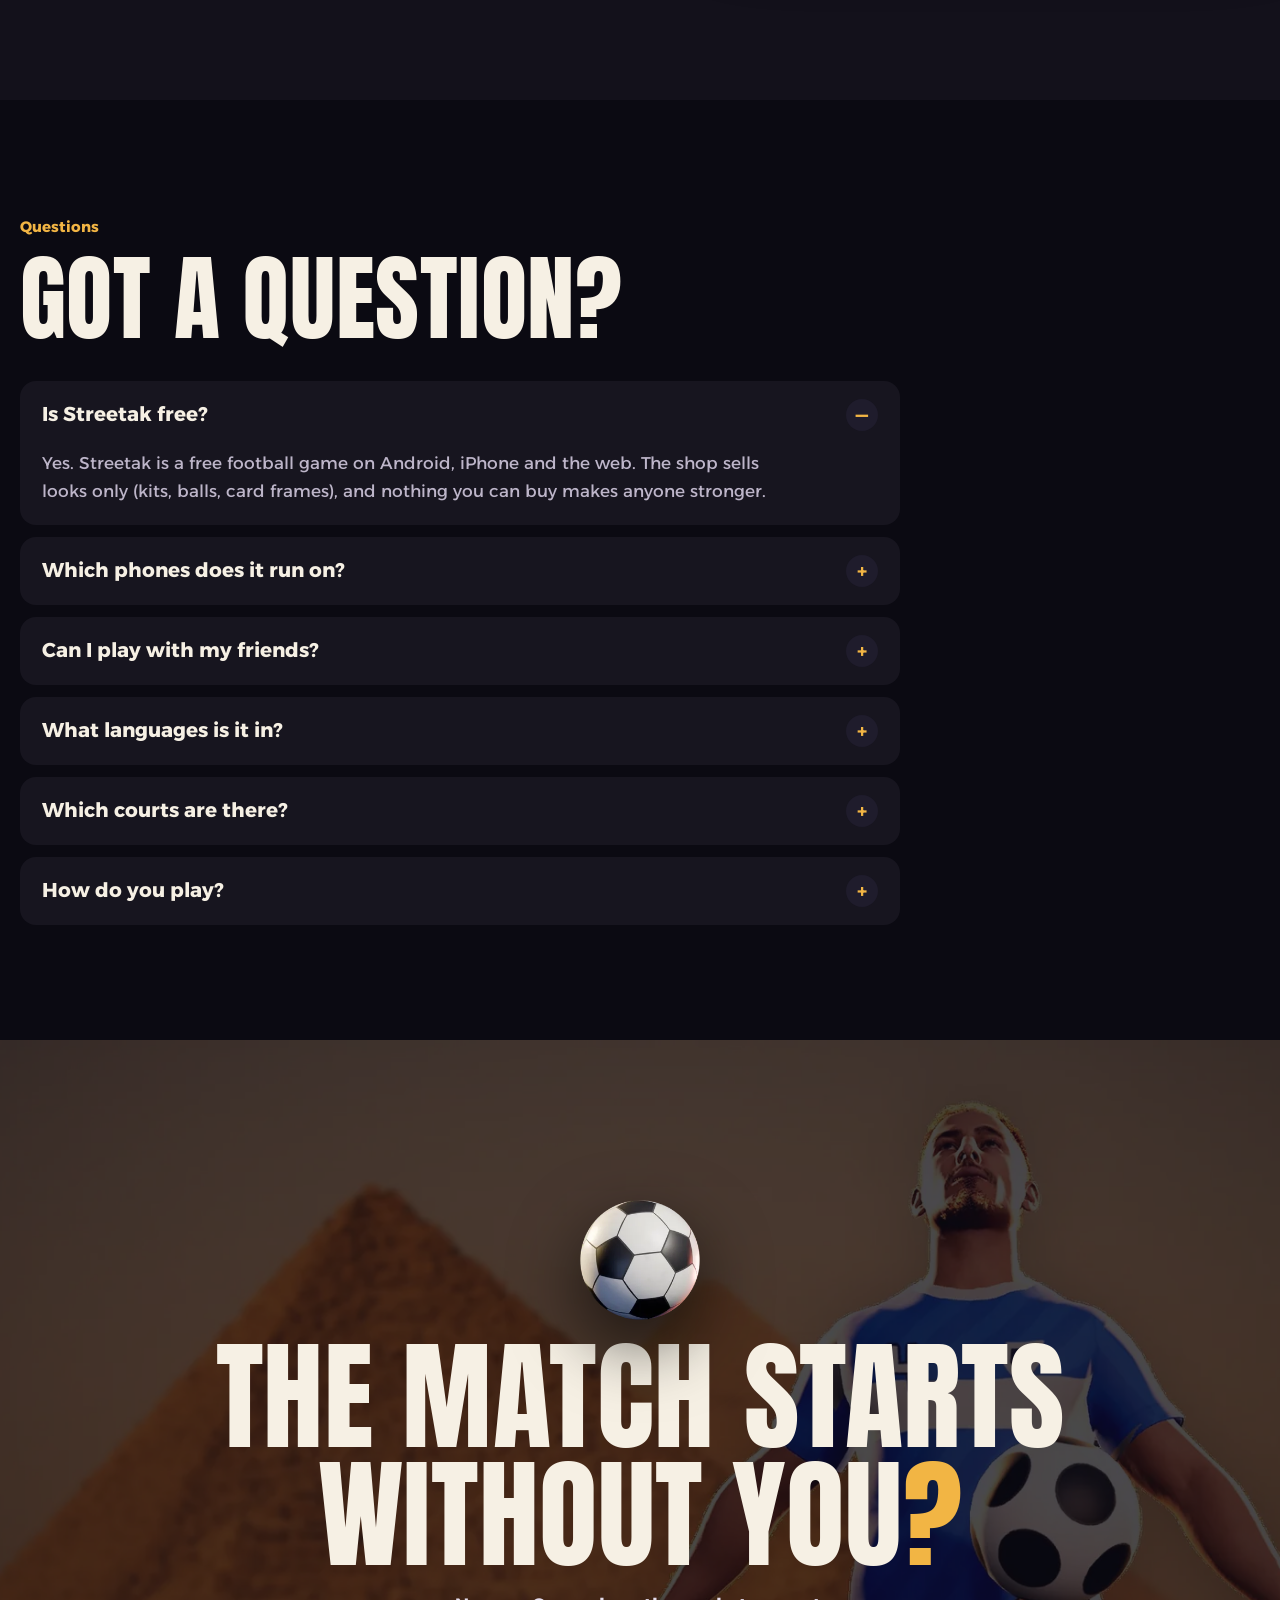
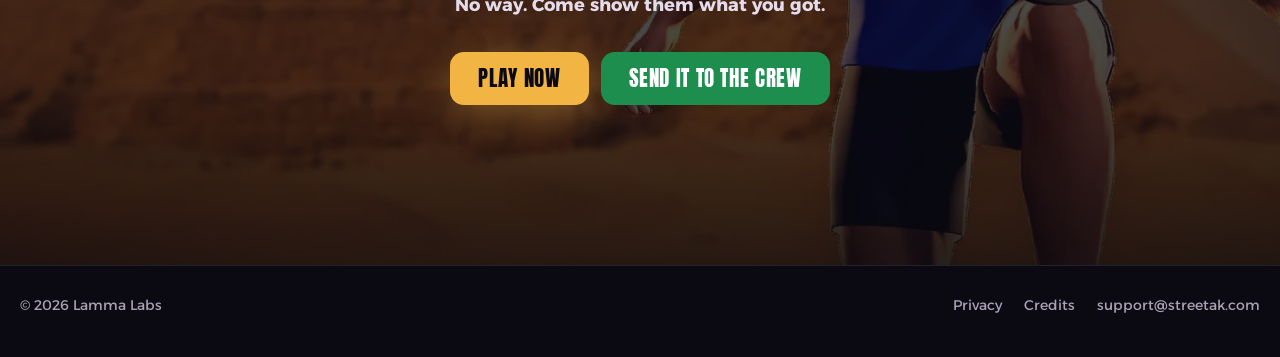
==== commit 4f432eef: "streetak.com: English by default, a page per language (Arabic /ar/, Portuguese /pt-br/, French /fr/)" ====
--- a/en/index.html
+++ b/en/index.html
@@ -1,747 +1,2 @@
 <!doctype html>
-<!-- GENERATED by tools/build.js from index.html and T.en: do not edit by hand -->
-<html lang="en" dir="ltr">
-<head>
-<meta charset="utf-8">
-<base href="/">
-<meta name="viewport" content="width=device-width, initial-scale=1, viewport-fit=cover">
-<!-- seo:start (written by tools/build.js from its SEO table and the FAQ below: edit there, then run node tools/build.js) -->
-<title>Streetak: Street Football | Free Online 3v3 &amp; 5v5 Soccer Game</title>
-<meta name="description" content="Free online street football (soccer) game: 3v3 and 5v5 with friends by room code, street skills, 9 courts from Cairo to Diriyah and Dubai, and Egyptian commentary. On Android, iPhone and the web.">
-<meta name="robots" content="index,follow,max-image-preview:large">
-<link rel="canonical" href="https://streetak.com/en/">
-<link rel="alternate" hreflang="ar" href="https://streetak.com/">
-<link rel="alternate" hreflang="en" href="https://streetak.com/en/">
-<link rel="alternate" hreflang="x-default" href="https://streetak.com/">
-<meta property="og:type" content="website">
-<meta property="og:site_name" content="Streetak">
-<meta property="og:title" content="Streetak: Street Football | Football is back on the street">
-<meta property="og:description" content="A free online street football game with your friends: 3v3 and 5v5, street skills and Egyptian commentary. On Android, iPhone and the web.">
-<meta property="og:url" content="https://streetak.com/en/">
-<meta property="og:image" content="https://streetak.com/assets/img/og-en.jpg?v=20261105b">
-<meta property="og:image:width" content="1200">
-<meta property="og:image:height" content="630">
-<meta property="og:image:alt" content="Streetak: Street Football, an online football game with friends">
-<meta property="og:locale" content="en_US">
-<meta property="og:locale:alternate" content="ar_EG">
-<meta name="twitter:card" content="summary_large_image">
-<meta name="twitter:title" content="Streetak: Street Football | Football is back on the street">
-<meta name="twitter:description" content="A free online street football game with your friends: 3v3 and 5v5, street skills and Egyptian commentary. On Android, iPhone and the web.">
-<meta name="twitter:image" content="https://streetak.com/assets/img/og-en.jpg?v=20261105b">
-<meta name="twitter:image:alt" content="Streetak: Street Football, an online football game with friends">
-<script type="application/ld+json">
-{
- "@context": "https://schema.org",
- "@graph": [
-  {
-   "@type": "Organization",
-   "@id": "https://streetak.com/#org",
-   "name": "Lamma Labs",
-   "url": "https://streetak.com/",
-   "email": "support@streetak.com",
-   "logo": "https://streetak.com/icon-512.png"
-  },
-  {
-   "@type": "WebSite",
-   "@id": "https://streetak.com/#website",
-   "url": "https://streetak.com/",
-   "name": "ستريتك",
-   "alternateName": [
-    "Streetak",
-    "Streetak: Street Football",
-    "ستريتك: كورة الشارع"
-   ],
-   "inLanguage": [
-    "ar",
-    "en"
-   ],
-   "publisher": {
-    "@id": "https://streetak.com/#org"
-   }
-  },
-  {
-   "@type": "WebPage",
-   "@id": "https://streetak.com/en/#webpage",
-   "url": "https://streetak.com/en/",
-   "name": "Streetak: Street Football | Free Online 3v3 & 5v5 Soccer Game",
-   "description": "Free online street football (soccer) game: 3v3 and 5v5 with friends by room code, street skills, 9 courts from Cairo to Diriyah and Dubai, and Egyptian commentary. On Android, iPhone and the web.",
-   "inLanguage": "en",
-   "isPartOf": {
-    "@id": "https://streetak.com/#website"
-   },
-   "about": {
-    "@id": "https://streetak.com/#game"
-   },
-   "primaryImageOfPage": "https://streetak.com/assets/img/og-en.jpg?v=20261105b"
-  },
-  {
-   "@type": "VideoGame",
-   "@id": "https://streetak.com/#game",
-   "name": "Streetak: Street Football",
-   "alternateName": [
-    "Streetak",
-    "ستريتك",
-    "ستريتك: كورة الشارع"
-   ],
-   "url": "https://streetak.com/en/",
-   "description": "A free online street football (soccer) game, 3v3 and 5v5: one player each and a free ball, street skills (nutmeg, rainbow, roulette, step-over, fake shot, slide tackle), 9 courts (El-Sayeda Zeinab, a Cairo rooftop, an alley, the pyramids, Neon Cairo, a five-a-side cage, orbit, Diriyah and a Dubai marina rooftop), TV-style replays, rooms with friends by code, clubs and cups including a Ramadan cup, and Egyptian commentary. Nothing you can buy makes anyone stronger.",
-   "image": "https://streetak.com/assets/img/og-en.jpg?v=20261105b",
-   "screenshot": [
-    "https://streetak.com/assets/img/k/sayeda-w.webp",
-    "https://streetak.com/assets/img/k/riyadh-w.webp",
-    "https://streetak.com/assets/img/k/dubai-w.webp",
-    "https://streetak.com/assets/img/k/sand-w.webp",
-    "https://streetak.com/assets/img/k/roof-w.webp",
-    "https://streetak.com/assets/img/k/street-w.webp",
-    "https://streetak.com/assets/img/k/neon-w.webp",
-    "https://streetak.com/assets/img/k/space-w.webp",
-    "https://streetak.com/assets/img/k/turf-w.webp"
-   ],
-   "trailer": {
-    "@type": "VideoObject",
-    "name": "Streetak: the street football courts and players",
-    "description": "A tour of the nine Streetak courts and their players: El-Sayeda Zeinab, Diriyah, the Marina Rooftop, the pyramids, the rooftop, the alley, Neon Cairo, orbit and the five-a-side cage.",
-    "thumbnailUrl": "https://streetak.com/assets/video/reel.jpg",
-    "contentUrl": "https://streetak.com/assets/video/reel.mp4",
-    "uploadDate": "2026-11-05T12:00:00+02:00",
-    "duration": "PT18S",
-    "inLanguage": "en"
-   },
-   "genre": [
-    "Sports",
-    "Football",
-    "Street football",
-    "Online multiplayer"
-   ],
-   "gamePlatform": [
-    "Android",
-    "iOS",
-    "Web browser"
-   ],
-   "operatingSystem": "Android, iOS, Web",
-   "applicationCategory": "GameApplication",
-   "applicationSubCategory": "Sports",
-   "playMode": "MultiPlayer",
-   "inLanguage": [
-    "ar",
-    "en"
-   ],
-   "isAccessibleForFree": true,
-   "offers": {
-    "@type": "Offer",
-    "price": "0",
-    "priceCurrency": "USD",
-    "availability": "https://schema.org/InStock",
-    "url": "https://play.streetak.com/"
-   },
-   "publisher": {
-    "@id": "https://streetak.com/#org"
-   },
-   "author": {
-    "@id": "https://streetak.com/#org"
-   },
-   "sameAs": [
-    "https://play.google.com/store/apps/details?id=com.streetak.football",
-    "https://apps.apple.com/app/id6826257319",
-    "https://play.streetak.com/"
-   ]
-  },
-  {
-   "@type": "FAQPage",
-   "@id": "https://streetak.com/en/#faq",
-   "inLanguage": "en",
-   "mainEntity": [
-    {
-     "@type": "Question",
-     "name": "Is Streetak free?",
-     "acceptedAnswer": {
-      "@type": "Answer",
-      "text": "Yes. Streetak is a free football game on Android, iPhone and the web. The shop sells looks only (kits, balls, card frames), and nothing you can buy makes anyone stronger."
-     }
-    },
-    {
-     "@type": "Question",
-     "name": "Which phones does it run on?",
-     "acceptedAnswer": {
-      "@type": "Answer",
-      "text": "Android phones from Google Play and iPhones from the App Store. If you would rather not download anything, play in the browser at play.streetak.com on a phone or a computer."
-     }
-    },
-    {
-     "@type": "Question",
-     "name": "Can I play with my friends?",
-     "acceptedAnswer": {
-      "@type": "Answer",
-      "text": "Of course. Make a room, send the code to your friends and play online, 3v3 or 5v5 with a keeper. If someone is missing, bots fill in. You can also start a club with your name and enter cups, including a Ramadan cup."
-     }
-    },
-    {
-     "@type": "Question",
-     "name": "Is it in Arabic?",
-     "acceptedAnswer": {
-      "@type": "Answer",
-      "text": "Yes. The whole game is in Egyptian Arabic, with an Egyptian commentator who lives the match with you, and it is in English too."
-     }
-    },
-    {
-     "@type": "Question",
-     "name": "Which courts are there?",
-     "acceptedAnswer": {
-      "@type": "Answer",
-      "text": "Nine: El-Sayeda Zeinab, up on the roof, our alley, by the pyramids, Neon Cairo, the five-a-side cage, in orbit, Diriyah in Saudi Arabia and the Marina Rooftop in the UAE. Every surface changes how the ball runs and how far you slide."
-     }
-    },
-    {
-     "@type": "Question",
-     "name": "How do you play?",
-     "acceptedAnswer": {
-      "@type": "Answer",
-      "text": "You control one player, and the ball is free, not glued to your feet. You have the street skills: nutmegs, rainbows, roulettes, step-overs, the fake shot and slide tackles. Matches last four minutes."
-     }
-    }
-   ]
-  }
- ]
-}
-</script>
-<!-- seo:end -->
-<meta name="theme-color" content="#0b0a12">
-<meta name="color-scheme" content="dark">
-<link rel="icon" href="favicon.svg" type="image/svg+xml">
-<link rel="icon" href="favicon-32.png" sizes="32x32" type="image/png">
-<link rel="apple-touch-icon" href="apple-touch-icon.png">
-<link rel="manifest" href="site.webmanifest">
-<link rel="preload" as="image" href="assets/img/k/sayeda-w.webp?v=20261105b" fetchpriority="high">
-<link rel="preload" href="assets/fonts/lalezar-arabic-400-normal.woff2" as="font" type="font/woff2" crossorigin>
-<link rel="preload" href="assets/fonts/alexandria-arabic-400-normal.woff2" as="font" type="font/woff2" crossorigin>
-<style>
-@font-face{font-family:Lalezar;font-display:swap;src:url(assets/fonts/lalezar-arabic-400-normal.woff2) format("woff2");unicode-range:U+0600-06FF,U+0750-077F,U+FB50-FDFF,U+FE70-FEFC}
-@font-face{font-family:Lalezar;font-display:swap;src:url(assets/fonts/lalezar-latin-400-normal.woff2) format("woff2");unicode-range:U+0000-00FF}
-@font-face{font-family:Alexandria;font-weight:400;font-display:swap;src:url(assets/fonts/alexandria-arabic-400-normal.woff2) format("woff2");unicode-range:U+0600-06FF,U+0750-077F,U+FB50-FDFF,U+FE70-FEFC}
-@font-face{font-family:Alexandria;font-weight:700;font-display:swap;src:url(assets/fonts/alexandria-arabic-700-normal.woff2) format("woff2");unicode-range:U+0600-06FF,U+0750-077F,U+FB50-FDFF,U+FE70-FEFC}
-@font-face{font-family:Alexandria;font-weight:400;font-display:swap;src:url(assets/fonts/alexandria-latin-400-normal.woff2) format("woff2");unicode-range:U+0000-00FF}
-@font-face{font-family:Alexandria;font-weight:700;font-display:swap;src:url(assets/fonts/alexandria-latin-700-normal.woff2) format("woff2");unicode-range:U+0000-00FF}
-@font-face{font-family:Anton;font-display:swap;src:url(assets/fonts/anton-latin-400-normal.woff2) format("woff2");unicode-range:U+0000-00FF}
-
-/* «Floodlight» (5 Nov 2026): a street match at night. The Unreal key art of the nine courts, a Blender ball,
-   ink ground, sun-gold for the actions, team red for the skills band. Lalezar for the Arabic titles, Anton for the English. */
-:root{--ink:#0b0a12;--ink2:#13111b;--card:#17151f;--card2:#1f1c2c;--paper:#f6f0e4;--soft:#e4dceb;--mute:#bdb5c9;
-  --gold:#f2b544;--red:#c9321f;--band:#a8281c;--wa:#1e8e4e;
-  --disp:"Lalezar",Impact,sans-serif;--body:"Alexandria",system-ui,sans-serif}
-html[lang=en]{--disp:"Anton","Lalezar",Impact,sans-serif}
-*{box-sizing:border-box}
-html{scroll-behavior:smooth;-webkit-text-size-adjust:100%}
-body{margin:0;background:var(--ink);color:var(--paper);font-family:var(--body);font-size:17px;line-height:1.65;overflow-x:hidden}
-img,video{display:block;max-width:100%}
-a{color:inherit;text-decoration:none}
-button{font:inherit;color:inherit}
-:focus-visible{outline:3px solid var(--gold);outline-offset:3px}
-.skip{position:absolute;inset-inline-start:12px;top:-60px;z-index:99;background:var(--gold);color:var(--ink);padding:10px 16px;border-radius:10px;font-weight:700}
-.skip:focus{top:12px}
-.wrap{width:100%;max-width:1280px;margin-inline:auto;padding-left:max(20px,env(safe-area-inset-left,0px));padding-right:max(20px,env(safe-area-inset-right,0px))}
-.disp{font-family:var(--disp);font-weight:400;line-height:.92;margin:0;text-wrap:balance}
-html[lang=en] .disp{text-transform:uppercase;line-height:.98;letter-spacing:.005em}
-.kick{margin:0 0 12px;font-weight:700;font-size:15px;color:var(--gold)}
-.lead{font-size:clamp(16px,1.4vw,19px);color:var(--mute);margin:16px 0 0;max-width:32em}
-.sec{padding-block:clamp(72px,9vw,120px)}
-.head{display:flex;justify-content:space-between;align-items:flex-end;gap:16px 40px;flex-wrap:wrap}
-.head .lead{margin:0;max-width:26em}
-h2.disp{font-size:clamp(54px,7.4vw,104px)}
-
-/* buttons */
-.btn{display:inline-flex;align-items:center;justify-content:center;gap:10px;min-height:48px;font-family:var(--disp);font-size:24px;line-height:1;padding:17px 30px 14px;border-radius:14px;border:0;cursor:pointer;white-space:nowrap;transition:transform .15s,box-shadow .15s,background .15s}
-html[lang=en] .btn{text-transform:uppercase;letter-spacing:.03em;font-size:21px;padding:16px 28px}
-.btn:hover{transform:translateY(-2px)}
-.btn:active{transform:translateY(1px)}
-.b-gold{background:var(--gold);color:var(--ink);box-shadow:0 10px 36px rgba(242,181,68,.32)}
-.b-gold:hover{background:#ffc75e}
-.b-ghost{font-family:var(--body);font-weight:700;font-size:16px;color:var(--paper);background:rgba(11,10,18,.4);border:1.5px solid rgba(246,240,228,.5);padding:14px 22px}
-html[lang=en] .b-ghost{text-transform:none;font-size:16px;letter-spacing:0}
-.b-ghost svg{width:22px;height:22px}
-.b-wa{background:var(--wa);color:#fff}
-
-/* nav */
-.nav{position:absolute;top:0;right:0;left:0;z-index:20}
-.nav .wrap{display:flex;align-items:center;justify-content:space-between;gap:16px;padding-block:18px}
-.brand{display:flex;align-items:center;gap:10px;font-family:"Lalezar",var(--disp);font-size:32px;line-height:1}
-.brand img{width:38px;height:38px}
-.menu{display:flex;gap:26px;font-weight:700;font-size:15px}
-.menu a{opacity:.9}.menu a:hover{opacity:1;color:var(--gold)}
-.navr{display:flex;align-items:center;gap:10px}
-.lang{display:inline-flex;align-items:center;min-height:44px;font-weight:700;font-size:14px;border:1.5px solid rgba(246,240,228,.45);border-radius:999px;padding:0 16px}
-.lang:hover{border-color:var(--paper)}
-.nav .btn{font-size:20px;padding:12px 20px 10px;min-height:44px;box-shadow:none}
-html[lang=en] .nav .btn{font-size:18px}
-
-/* hero: the El-Sayeda Zeinab clip, the words on the side away from the player */
-.hero{position:relative;min-height:min(900px,100svh);display:flex;align-items:center;overflow:hidden;isolation:isolate}
-.hero-bg,.hero-bg img,.hero-bg video{position:absolute;inset:0;width:100%;height:100%;object-fit:cover;object-position:72% 30%}
-.hero-bg{z-index:-1}
-.hero::before{content:"";position:absolute;inset:0;z-index:0;background:linear-gradient(90deg,rgba(11,10,18,.95) 0%,rgba(11,10,18,.8) 30%,rgba(11,10,18,.18) 58%,rgba(11,10,18,0) 72%)}
-.hero::after{content:"";position:absolute;inset:auto 0 0;height:240px;z-index:0;background:linear-gradient(0deg,var(--ink),rgba(11,10,18,0))}
-.hero .wrap{position:relative;z-index:2;display:flex;padding-block:140px 120px}
-.copy{margin-right:auto;margin-left:0;max-width:600px;display:flex;flex-direction:column;gap:20px}
-.pill{align-self:flex-start;display:inline-flex;align-items:center;gap:10px;font-weight:700;font-size:14px;color:var(--gold);border:1.5px solid rgba(242,181,68,.55);border-radius:999px;padding:6px 14px;margin:0}
-.pill i{width:8px;height:8px;border-radius:50%;background:#3ddc84;box-shadow:0 0 0 4px rgba(61,220,132,.18)}
-h1.disp{font-size:clamp(70px,9.4vw,136px)}
-html[lang=en] h1.disp{font-size:clamp(56px,7.2vw,104px)}
-h1 .l{display:block}
-h1 .g{color:var(--gold)}
-.sub{margin:0;font-size:clamp(17px,1.5vw,20px);color:var(--soft);max-width:30em}
-.ctas{display:flex;flex-wrap:wrap;gap:12px;align-items:center}
-.stores{display:flex;flex-wrap:wrap;gap:10px}
-.store{display:inline-flex;align-items:center;gap:10px;min-height:48px;background:rgba(23,21,31,.88);border:1px solid rgba(246,240,228,.18);border-radius:12px;padding:6px 16px 6px 14px;transition:border-color .15s}
-.store:hover{border-color:var(--gold)}
-.store svg{width:22px;height:22px;flex:none;fill:none;stroke:var(--gold);stroke-width:2;stroke-linecap:round;stroke-linejoin:round}
-.store span{display:flex;flex-direction:column;line-height:1.15;text-align:start}
-.store small{font-size:11px;color:var(--mute)}
-.store b{font-size:15px}
-.where{position:absolute;z-index:2;bottom:30px;inset-inline-start:max(20px,calc((100vw - 1280px)/2 + 20px));margin:0;display:flex;align-items:center;gap:8px;font-size:13px;color:var(--soft)}
-.where svg{width:16px;height:16px;fill:none;stroke:var(--gold);stroke-width:2}
-/* the Blender ball: it spins as the page scrolls (a 24-frame strip) */
-.spin{display:block;position:absolute;z-index:3;width:clamp(120px,15vw,210px);aspect-ratio:1;background:url(assets/img/ball-spin.webp?v=20261105b) 0 0/2400% 100% no-repeat;filter:drop-shadow(0 26px 34px rgba(0,0,0,.6));pointer-events:none}
-.hero .spin{bottom:clamp(-60px,-4vw,-30px);left:44%}
-
-/* ticker */
-.ticker{background:var(--gold);color:var(--ink);overflow:hidden;white-space:nowrap}
-.ticker .row{display:inline-flex;animation:mq 40s linear infinite;padding-block:11px}
-.ticker span{font-family:var(--disp);font-size:clamp(24px,2.8vw,36px);line-height:1.1;padding-inline:18px}
-html[lang=en] .ticker span{text-transform:uppercase}
-.ticker span:nth-child(even){opacity:.55}
-@keyframes mq{to{transform:translateX(50%)}}
-html[dir=ltr] .ticker .row{animation-name:mqr}
-@keyframes mqr{to{transform:translateX(-50%)}}
-
-/* courts: the court's own clip and its player, nine tabs */
-.stage{position:relative;margin-top:44px;border-radius:26px;overflow:hidden;aspect-ratio:16/8.2;background:var(--card)}
-.stage video,.stage img{position:absolute;inset:0;width:100%;height:100%;object-fit:cover;object-position:60% 35%}
-.stage::after{content:"";position:absolute;inset:0;background:linear-gradient(0deg,rgba(11,10,18,.92) 0%,rgba(11,10,18,.3) 36%,rgba(11,10,18,0) 58%);pointer-events:none}
-.stage .cap{position:absolute;z-index:2;inset:auto 0 0;padding:clamp(20px,3vw,40px) clamp(20px,3.4vw,44px);display:flex;justify-content:space-between;align-items:flex-end;gap:18px;flex-wrap:wrap}
-.new{display:inline-block;font-weight:700;font-size:12px;background:var(--red);color:#fff;border-radius:6px;padding:3px 10px;margin-bottom:10px}
-.new[hidden]{display:none}
-.stage h3{margin:0;font-family:var(--disp);font-weight:400;font-size:clamp(40px,5.4vw,74px);line-height:1}
-html[lang=en] .stage h3{text-transform:uppercase}
-.stage p{margin:6px 0 0;font-size:clamp(15px,1.4vw,18px);color:var(--soft)}
-.stage .btn{background:var(--paper);color:var(--ink);font-size:21px;padding:14px 24px 12px}
-.tabs{display:grid;grid-template-columns:repeat(9,minmax(0,1fr));gap:12px;margin-top:14px}
-.tab{position:relative;padding:0;border:0;border-radius:14px;overflow:hidden;background:var(--card);cursor:pointer;aspect-ratio:4/5;text-align:start}
-.tab img{position:absolute;inset:0;width:100%;height:100%;object-fit:cover;transition:transform .45s}
-.tab:hover img{transform:scale(1.07)}
-.tab::before{content:"";position:absolute;inset:0;z-index:1;background:linear-gradient(0deg,rgba(11,10,18,.92),rgba(11,10,18,0) 58%)}
-.tab::after{content:"";position:absolute;inset:0;z-index:2;border:3px solid transparent;border-radius:14px;transition:border-color .2s}
-.tab[aria-selected=true]::after{border-color:var(--gold)}
-.tab b{position:absolute;z-index:3;inset:auto 10px 10px;font-family:var(--disp);font-weight:400;font-size:19px;line-height:1.05}
-html[lang=en] .tab b{text-transform:uppercase;font-size:16px}
-.tab span{display:none}
-
-/* in the match */
-.match{background:var(--ink2)}
-.mgrid{display:grid;grid-template-columns:minmax(0,5fr) minmax(0,7fr);gap:clamp(32px,5vw,64px);align-items:center}
-.feats{display:grid;gap:22px;margin-top:34px}
-.feat{display:flex;gap:16px;align-items:flex-start}
-.feat em{flex:none;width:46px;height:46px;border-radius:12px;background:var(--card2);color:var(--gold);display:grid;place-items:center;font-style:normal;font-family:"Lalezar",var(--disp);font-size:24px}
-.feat h3{margin:0;font-size:19px;font-weight:700;line-height:1.4}
-.feat p{margin:3px 0 0;font-size:15.5px;color:var(--mute)}
-.reel{position:relative;border-radius:22px;overflow:hidden;aspect-ratio:16/9;background:#000;box-shadow:0 40px 90px rgba(0,0,0,.55)}
-.reel video{position:absolute;inset:0;width:100%;height:100%;object-fit:cover}
-.reel button{position:absolute;inset-inline-end:16px;bottom:16px;width:52px;height:52px;border-radius:50%;border:0;background:rgba(11,10,18,.6);display:grid;place-items:center;cursor:pointer}
-.reel button svg{width:22px;height:22px;fill:var(--paper)}
-.reel .tag{position:absolute;top:16px;inset-inline-start:16px;font-size:12px;font-weight:700;background:var(--red);color:#fff;border-radius:6px;padding:4px 10px}
-
-/* skills */
-.skills{background:var(--band)}
-.skills .kick{color:#ffe2a6}
-.skills .lead{color:#ffede6}
-.moves{display:grid;grid-template-columns:repeat(3,minmax(0,1fr));gap:18px;margin-top:44px}
-.move{position:relative;display:flex;flex-direction:column;text-align:start;padding:0;border:0;border-radius:20px;overflow:hidden;background:var(--ink);cursor:pointer;transition:transform .2s}
-.move:hover{transform:translateY(-4px)}
-.move .th{display:block;width:100%;aspect-ratio:16/8.5;object-fit:cover}
-.move .pl{position:absolute;top:14px;inset-inline-end:14px;width:46px;height:46px;border-radius:50%;background:var(--gold);display:grid;place-items:center}
-.move .pl svg{width:20px;height:20px;fill:none;stroke:var(--ink);stroke-width:2.2;stroke-linecap:round}
-.move.on .pl{animation:pulse .7s infinite}
-@keyframes pulse{50%{transform:scale(1.15)}}
-.move .tx{display:block;padding:16px 20px 20px}
-.move b{display:block;font-family:var(--disp);font-weight:400;font-size:clamp(34px,3.4vw,44px);line-height:1}
-html[lang=en] .move b{text-transform:uppercase;font-size:clamp(28px,2.8vw,36px)}
-.move .tx span{display:block;margin-top:6px;font-size:15px;color:var(--mute)}
-.mcta{background:var(--gold);color:var(--ink);justify-content:flex-end;padding:28px;min-height:260px}
-.mcta b{font-size:clamp(40px,4vw,52px)}
-.mcta span{display:block;margin-top:8px;font-size:16px}
-.mcta i{margin-top:14px;font-style:normal;font-weight:700}
-
-/* players */
-.center{text-align:center}
-.center .lead{margin-inline:auto}
-.roster{display:grid;grid-template-columns:repeat(9,minmax(0,1fr));gap:10px;margin-top:52px}
-.roster img{width:100%;aspect-ratio:280/540;object-fit:cover;border-radius:16px;background:var(--card);transition:transform .3s}
-.roster img:hover{transform:translateY(-10px)}
-.three{display:grid;grid-template-columns:repeat(3,minmax(0,1fr));gap:16px;margin-top:30px}
-.three div{background:var(--card);border-radius:18px;padding:22px 24px}
-.three b{display:block;font-family:var(--disp);font-weight:400;font-size:30px;line-height:1.1}
-html[lang=en] .three b{text-transform:uppercase;font-size:26px}
-.three span{display:block;margin-top:6px;font-size:15px;color:var(--mute)}
-
-/* squad */
-.squad{background:var(--ink2)}
-.sgrid{display:grid;grid-template-columns:minmax(0,1.1fr) minmax(0,.9fr);gap:clamp(32px,6vw,70px);align-items:center}
-.feat em.g{background:var(--gold);color:var(--ink)}
-.room{position:relative;border-radius:26px;overflow:hidden;background:#1a1726;padding:32px;box-shadow:0 40px 90px rgba(0,0,0,.5)}
-.room>img{position:absolute;inset:0;width:100%;height:100%;object-fit:cover;opacity:.28}
-.room>div{position:relative}
-.room small{font-size:14px;color:var(--mute)}
-.code{display:flex;gap:10px;justify-content:center;margin:14px 0 24px;direction:ltr}
-.code b{width:clamp(54px,6vw,72px);aspect-ratio:1;border-radius:14px;background:var(--ink);color:var(--gold);display:grid;place-items:center;font-family:Anton,Impact,sans-serif;font-weight:400;font-size:clamp(30px,3.4vw,42px)}
-.who{display:flex;gap:10px;flex-wrap:wrap;justify-content:center}
-.who span{display:flex;align-items:center;gap:8px;background:rgba(11,10,18,.75);border-radius:999px;padding:5px 14px 5px 5px;font-size:14px;font-weight:700}
-html[dir=rtl] .who span{padding:5px 5px 5px 14px}
-.who img{width:30px;height:30px;border-radius:50%;object-fit:cover;object-position:50% 6%}
-.room .go{display:flex;justify-content:center;margin-top:24px}
-.room .go span{font-family:var(--disp);font-size:28px;background:var(--red);color:#fff;border-radius:14px;padding:12px 44px 10px}
-html[lang=en] .room .go span{text-transform:uppercase;font-size:24px}
-
-/* faq: the same answers are the FAQPage JSON-LD in the head (tools/build.js) */
-.qas{display:grid;gap:12px;margin-top:36px;max-width:880px}
-.qa{background:var(--card);border-radius:16px}
-.qa summary{list-style:none;cursor:pointer;display:flex;align-items:center;justify-content:space-between;gap:16px;padding:18px 22px;font-weight:700;font-size:clamp(17px,1.8vw,20px);line-height:1.45}
-.qa summary::-webkit-details-marker{display:none}
-.qa summary::after{content:"+";flex:none;width:32px;height:32px;border-radius:50%;background:var(--card2);color:var(--gold);display:grid;place-items:center;font-size:20px;line-height:1}
-.qa[open] summary::after{content:"\2212"}
-.qa p{margin:0;padding:0 22px 20px;color:var(--mute);max-width:46em}
-.qa a{color:var(--gold);text-decoration:underline;text-underline-offset:3px}
-
-/* final */
-.final{position:relative;overflow:hidden;text-align:center;padding-block:clamp(110px,13vw,160px);isolation:isolate}
-.final>img{position:absolute;inset:0;z-index:-2;width:100%;height:100%;object-fit:cover;object-position:50% 40%}
-.final::before{content:"";position:absolute;inset:0;z-index:-1;background:rgba(11,10,18,.74)}
-.final .spin{position:relative;margin:0 auto 18px;width:120px}
-.final h2.disp{font-size:clamp(60px,9.4vw,132px)}
-.final h2 .g{color:var(--gold)}
-.final .lead{margin-inline:auto;color:var(--soft);font-weight:700}
-.final .ctas{justify-content:center;margin-top:32px}
-footer{border-top:1px solid rgba(246,240,228,.1);color:#a9a1b6;font-size:14px;padding-block:28px 40px}
-footer .wrap{display:flex;flex-wrap:wrap;gap:12px 28px;justify-content:space-between;align-items:center}
-footer nav{display:flex;gap:22px;flex-wrap:wrap}
-footer a:hover{color:var(--paper)}
-
-@media (max-width:1100px){
-  .menu{display:none}
-  .tabs{display:flex;overflow-x:auto;scroll-snap-type:x mandatory;padding-bottom:6px}
-  .tab{flex:0 0 132px;scroll-snap-align:start}
-  .roster{display:flex;overflow-x:auto;scroll-snap-type:x mandatory;padding-bottom:6px}
-  .roster img{flex:0 0 150px;width:150px;scroll-snap-align:start}
-}
-@media (max-width:900px){
-  .mgrid,.sgrid{grid-template-columns:1fr}
-  .moves{grid-template-columns:1fr 1fr}
-  .three{grid-template-columns:1fr}
-  .stage{aspect-ratio:4/3.4}
-}
-@media (max-width:640px){
-  body{font-size:16px}
-  .brand{font-size:27px}.brand img{width:32px;height:32px}
-  .nav .btn{font-size:18px;padding:11px 16px 9px}
-  .hero{min-height:0;align-items:flex-end}
-  .hero-bg{top:58px;bottom:auto;height:min(112vw,500px)}
-  .hero-bg img,.hero-bg video{object-position:76% 22%}
-  .hero::before{inset:58px 0 auto;height:min(112vw,500px);background:linear-gradient(0deg,var(--ink) 0%,rgba(11,10,18,.55) 30%,rgba(11,10,18,0) 55%)}
-  .hero::after{display:none}
-  .hero .wrap{padding-block:min(96vw,450px) 64px}
-  .copy{gap:16px}
-  .ctas .btn{flex:1 1 100%}
-  .stores{display:grid;grid-template-columns:1fr 1fr}
-  .stores .store:last-child{grid-column:1/-1}
-  .hero .spin{bottom:auto;top:min(56vw,250px);left:4%;width:110px}
-  .where{display:none}
-  .stage{aspect-ratio:auto}
-  .stage video,.stage img{inset:0 0 auto;height:auto;aspect-ratio:16/10.5;object-position:62% 30%}
-  .stage::after{inset:0 0 auto;aspect-ratio:16/10.5;background:linear-gradient(0deg,var(--card) 0%,rgba(23,21,31,0) 40%)}
-  .stage .cap{position:relative;padding:calc((100vw - 40px)*.656 - 34px) 18px 18px}
-  .moves{grid-template-columns:1fr;gap:14px}
-  .mcta{min-height:0}
-  .room{padding:24px 18px}
-}
-@media (prefers-reduced-motion:reduce){*{animation:none!important;transition:none!important}html{scroll-behavior:auto}}
-</style>
-</head>
-<body>
-<a class="skip" href="en/#courts" data-t="skip">Skip to the courts</a>
-
-<header class="nav">
-  <div class="wrap">
-    <a class="brand" href="en/#top"><img src="assets/img/ball-96.webp?v=20261105b" alt="" width="38" height="38"><span data-t="brand">Streetak</span></a>
-    <nav class="menu" aria-label="Page" data-tl="aNav">
-      <a href="en/#courts" data-t="mn1">Courts</a>
-      <a href="en/#match" data-t="mn2">In the match</a>
-      <a href="en/#skills" data-t="mn3">Skills</a>
-      <a href="en/#players" data-t="mn4">Players</a>
-      <a href="en/#squad" data-t="mn5">Your crew</a>
-    </nav>
-    <div class="navr">
-      <a class="lang" id="lang" href="/" hreflang="ar" lang="ar">عربي</a>
-      <a class="btn b-gold" href="https://play.streetak.com" data-t="navGo">Play free</a>
-    </div>
-  </div>
-</header>
-
-<main id="top">
-<section class="hero" aria-labelledby="h1">
-  <div class="hero-bg">
-    <img src="assets/img/k/sayeda-w.webp?v=20261105b" alt="A Streetak player in a red number 9 shirt holding the ball, with the minarets of old Cairo behind him on the El-Sayeda Zeinab court" data-ta="aHero" width="1600" height="900" fetchpriority="high">
-    <video id="hv" muted loop playsinline preload="none" poster="assets/img/k/sayeda-w.webp?v=20261105b" data-src="assets/video/sayeda.mp4?v=20261105b" aria-hidden="true"></video>
-  </div>
-  <div class="wrap">
-    <div class="copy">
-      <p class="pill"><i aria-hidden="true"></i><span data-t="kick">Online street football · Free</span></p>
-      <h1 class="disp" id="h1"><span class="l" data-t="h1a">Football is back</span><span class="l g" data-t="h1b">on the street.</span></h1>
-      <p class="sub" data-t="sub">Your crew is on the pitch right now, roasting you for not showing up. Go shut them up.</p>
-      <div class="ctas">
-        <a class="btn b-gold" href="https://play.streetak.com" data-t="cta">Play now</a>
-        <a class="btn b-ghost" href="en/#match"><svg viewBox="0 0 24 24" aria-hidden="true" fill="none" stroke="currentColor" stroke-width="2"><circle cx="12" cy="12" r="10"/><path d="M10 8.5v7l5.5-3.5z" fill="currentColor"/></svg><span data-t="cta3">Watch a match</span></a>
-      </div>
-      <div class="stores">
-        <a class="store" href="https://play.google.com/store/apps/details?id=com.streetak.football" target="_blank" rel="noopener"><svg viewBox="0 0 24 24" aria-hidden="true"><path d="M6 3.5v17l14-8.5z"/></svg><span><small data-t="gpS">Get it on</small><b dir="ltr">Google Play</b></span></a>
-        <a class="store" href="https://apps.apple.com/app/id6826257319" target="_blank" rel="noopener"><svg viewBox="0 0 24 24" aria-hidden="true"><rect x="6" y="2.5" width="12" height="19" rx="2.5"/><path d="M11 18h2"/></svg><span><small data-t="asS">Download on the</small><b dir="ltr">App Store</b></span></a>
-        <a class="store" href="https://play.streetak.com"><svg viewBox="0 0 24 24" aria-hidden="true"><rect x="3" y="4" width="18" height="13" rx="2"/><path d="M8 21h8M12 17v4"/></svg><span><small data-t="wbS">No download</small><b data-t="wbB">In your browser</b></span></a>
-      </div>
-    </div>
-  </div>
-  <p class="where"><svg viewBox="0 0 24 24" aria-hidden="true"><path d="M12 21s7-6.2 7-11.5A7 7 0 0 0 5 9.5C5 14.8 12 21 12 21z"/><circle cx="12" cy="9.5" r="2.5"/></svg><span data-t="where">El-Sayeda Zeinab court, Cairo</span></p>
-  <i class="spin" aria-hidden="true"></i>
-</section>
-<div class="ticker" aria-hidden="true"><div class="row" id="tk"></div></div>
-
-<section class="sec courts" id="courts" aria-labelledby="ch">
-  <div class="wrap">
-    <div class="head">
-      <div><p class="kick" data-t="cK">9 courts, from the alley to orbit</p><h2 class="disp" id="ch" data-t="cH">Pick your court.</h2></div>
-      <p class="lead" data-t="cL">The ground you will win on… or the one you will get embarrassed on, in front of the whole block.</p>
-    </div>
-    <div class="stage" id="stage">
-      <img id="simg" src="assets/img/k/sayeda-w.webp?v=20261105b" alt="The El-Sayeda Zeinab court in the Streetak football game" data-ta="aCourt" width="1600" height="900" loading="lazy">
-      <video id="cv" muted loop playsinline preload="none" poster="assets/img/k/sayeda-w.webp?v=20261105b" aria-hidden="true"></video>
-      <div class="cap">
-        <div><span class="new" id="snew" data-t="newT">New</span><h3 id="sname" data-t="s8">El-Sayeda Zeinab</h3><p id="sline" data-t="s8p">Fresh asphalt on the midan, minarets overhead.</p></div>
-        <a class="btn" href="https://play.streetak.com" data-t="here">Play here</a>
-      </div>
-    </div>
-    <div class="tabs" role="tablist" aria-label="Courts" data-tl="aTabs">
-      <button class="tab" role="tab" type="button" aria-selected="true" data-c="sayeda" data-new="1"><img src="assets/img/k/sayeda-c.webp?v=20261105b" alt="" width="400" height="500" loading="lazy"><b data-t="s8">El-Sayeda Zeinab</b><span data-t="s8p">Fresh asphalt on the midan, minarets overhead.</span></button>
-      <button class="tab" role="tab" type="button" aria-selected="false" data-c="riyadh" data-new="1"><img src="assets/img/k/riyadh-c.webp?v=20261105b" alt="" width="400" height="500" loading="lazy"><b data-t="s6">Diriyah</b><span data-t="s6p">Mud-brick lanes, and the ball bounces high.</span></button>
-      <button class="tab" role="tab" type="button" aria-selected="false" data-c="dubai" data-new="1"><img src="assets/img/k/dubai-c.webp?v=20261105b" alt="" width="400" height="500" loading="lazy"><b data-t="s7">Marina Rooftop</b><span data-t="s7p">Above the towers, on a hard court.</span></button>
-      <button class="tab" role="tab" type="button" aria-selected="false" data-c="sand"><img src="assets/img/k/sand-c.webp?v=20261105b" alt="" width="400" height="500" loading="lazy"><b data-t="s1">By the pyramids</b><span data-t="s1p">Giza sand. Heavy legs.</span></button>
-      <button class="tab" role="tab" type="button" aria-selected="false" data-c="roof"><img src="assets/img/k/roof-c.webp?v=20261105b" alt="" width="400" height="500" loading="lazy"><b data-t="s0">Up on the roof</b><span data-t="s0p">Uncle Hamada's roof, the Citadel watching.</span></button>
-      <button class="tab" role="tab" type="button" aria-selected="false" data-c="street"><img src="assets/img/k/street-c.webp?v=20261105b" alt="" width="400" height="500" loading="lazy"><b data-t="s2">Our alley</b><span data-t="s2p">Asphalt football, the neighbours watching.</span></button>
-      <button class="tab" role="tab" type="button" aria-selected="false" data-c="neon"><img src="assets/img/k/neon-c.webp?v=20261105b" alt="" width="400" height="500" loading="lazy"><b data-t="s5">Neon Cairo</b><span data-t="s5p">A glossy deck and a drone for a ref.</span></button>
-      <button class="tab" role="tab" type="button" aria-selected="false" data-c="space"><img src="assets/img/k/space-c.webp?v=20261105b" alt="" width="400" height="500" loading="lazy"><b data-t="s3">In orbit</b><span data-t="s3p">The ball floats. The shame does not.</span></button>
-      <button class="tab" role="tab" type="button" aria-selected="false" data-c="turf"><img src="assets/img/k/turf-c.webp?v=20261105b" alt="" width="400" height="500" loading="lazy"><b data-t="s4">The five-a-side cage</b><span data-t="s4p">Artificial turf under the floodlights.</span></button>
-    </div>
-  </div>
-</section>
-
-<section class="sec match" id="match" aria-labelledby="mh">
-  <div class="wrap mgrid">
-    <div>
-      <p class="kick" data-t="mK">In the match</p>
-      <h2 class="disp" id="mh"><span data-t="mH1">4 minutes.</span><br><span data-t="mH2">Not one dull second.</span></h2>
-      <div class="feats">
-        <div class="feat"><em data-t="n1s">1</em><div><h3 data-t="g1">One player each, and a free ball</h3><p data-t="g1p">Not glued to your feet. Every pass, shot and slide is yours.</p></div></div>
-        <div class="feat"><em data-t="n2s">2</em><div><h3 data-t="g2">TV-style replays</h3><p data-t="g2p">After every goal: the build-up, the strike in slow motion, the scorer's celebration.</p></div></div>
-        <div class="feat"><em data-t="n3s">3</em><div><h3 data-t="g3">3 cameras</h3><p data-t="g3p">TV, behind the player or dynamic. Pick the one that suits you.</p></div></div>
-        <div class="feat"><em data-t="n4s">4</em><div><h3 data-t="g4">An Egyptian commentator</h3><p data-t="g4p">He lives the match with you and screams your name when you score.</p></div></div>
-      </div>
-    </div>
-    <div class="reel">
-      <video id="rv" muted loop playsinline preload="none" poster="assets/video/reel.jpg?v=20261105b" data-src="assets/video/reel.mp4?v=20261105b" title="Streetak: the courts and the players" data-tt="aReel"></video>
-      <span class="tag" data-t="reelT">9 courts · 12 players</span>
-      <button type="button" id="rb" aria-label="Play the video" data-tl="aPlay"><svg viewBox="0 0 24 24" aria-hidden="true"><path id="rbi" d="M7 5h3.5v14H7zM13.5 5H17v14h-3.5z"/></svg></button>
-    </div>
-  </div>
-</section>
-
-<section class="sec skills" id="skills" aria-labelledby="sh">
-  <div class="wrap">
-    <div class="head">
-      <div><p class="kick" data-t="sK">Street football skills</p><h2 class="disp" id="sh" data-t="sH">Embarrass them.</h2></div>
-      <p class="lead" data-t="sL">The ball is yours… the shame is theirs. Tap a move and hear the Egyptian commentator.</p>
-    </div>
-    <div class="moves">
-      <button class="move" type="button" data-audio="assets/audio/kobri_0.mp3"><img class="th" src="assets/img/sk/kobri.jpg" alt="" width="640" height="360" loading="lazy"><i class="pl" aria-hidden="true"><svg viewBox="0 0 24 24"><path d="M4 10v4M8 7v10M12 4v16M16 8v8M20 11v2"/></svg></i><span class="tx"><b data-t="m1">Nutmeg</b><span data-t="m1p">Through his legs, in front of the whole block.</span></span></button>
-      <button class="move" type="button" data-audio="assets/audio/stepover_0.mp3"><img class="th" src="assets/img/sk/finta.jpg" alt="" width="640" height="360" loading="lazy"><i class="pl" aria-hidden="true"><svg viewBox="0 0 24 24"><path d="M4 10v4M8 7v10M12 4v16M16 8v8M20 11v2"/></svg></i><span class="tx"><b data-t="m2">Stepover</b><span data-t="m2p">Left… right… and he is still looking for you.</span></span></button>
-      <button class="move" type="button" data-audio="assets/audio/khabta_0.mp3"><img class="th" src="assets/img/sk/khabta.jpg" alt="" width="640" height="360" loading="lazy"><i class="pl" aria-hidden="true"><svg viewBox="0 0 24 24"><path d="M4 10v4M8 7v10M12 4v16M16 8v8M20 11v2"/></svg></i><span class="tx"><b data-t="m3">Strike</b><span data-t="m3p">A shot that shakes the net.</span></span></button>
-      <button class="move" type="button" data-audio="assets/audio/khabta_1.mp3"><img class="th" src="assets/img/sk/rocket.jpg" alt="" width="640" height="360" loading="lazy"><i class="pl" aria-hidden="true"><svg viewBox="0 0 24 24"><path d="M4 10v4M8 7v10M12 4v16M16 8v8M20 11v2"/></svg></i><span class="tx"><b data-t="m4">Rocket</b><span data-t="m4p">The keeper will remember it till the end of the year.</span></span></button>
-      <button class="move" type="button" data-audio="assets/audio/goal_us_0.mp3"><img class="th" src="assets/img/sk/goal.jpg" alt="" width="640" height="360" loading="lazy"><i class="pl" aria-hidden="true"><svg viewBox="0 0 24 24"><path d="M4 10v4M8 7v10M12 4v16M16 8v8M20 11v2"/></svg></i><span class="tx"><b data-t="m6">GOAL</b><span data-t="m6p">And an Egyptian commentator screaming your name.</span></span></button>
-      <a class="move mcta" href="https://play.streetak.com"><b data-t="m5">Try them yourself</b><span data-t="m5p">Nutmegs, chips, rainbows, spins… all waiting for you on the pitch.</span><i data-t="m5g">Play now →</i></a>
-    </div>
-  </div>
-</section>
-
-<section class="sec" id="players" aria-labelledby="ph">
-  <div class="wrap">
-    <div class="center">
-      <p class="kick" data-t="kK">Players</p>
-      <h2 class="disp" id="ph" data-t="kH">Who are you today?</h2>
-      <p class="lead" data-t="kL">Make up to 3 characters in different positions, keeper included. Each with its own face, hair, kit and number.</p>
-    </div>
-    <div class="roster">
-      <img src="assets/img/k/space-p.webp?v=20261105b" alt="A Streetak player in a blue number 14 shirt on the space court" data-ta="aP1" width="280" height="540" loading="lazy">
-      <img src="assets/img/k/dubai-p.webp?v=20261105b" alt="A Streetak player in a blue number 5 shirt on the Marina Rooftop" data-ta="aP2" width="280" height="540" loading="lazy">
-      <img src="assets/img/k/riyadh-p.webp?v=20261105b" alt="A Streetak player in a red number 10 shirt in Diriyah" data-ta="aP3" width="280" height="540" loading="lazy">
-      <img src="assets/img/k/sand-p.webp?v=20261105b" alt="A Streetak player in a blue number 4 shirt juggling by the pyramids" data-ta="aP4" width="280" height="540" loading="lazy">
-      <img src="assets/img/k/sayeda-p.webp?v=20261105b" alt="A Streetak player in a red number 9 shirt in El-Sayeda Zeinab" data-ta="aP5" width="280" height="540" loading="lazy">
-      <img src="assets/img/k/roof-p.webp?v=20261105b" alt="A Streetak player in a red number 10 shirt up on the roof" data-ta="aP6" width="280" height="540" loading="lazy">
-      <img src="assets/img/k/street-p.webp?v=20261105b" alt="A Streetak player in a striped number 8 shirt in the alley" data-ta="aP7" width="280" height="540" loading="lazy">
-      <img src="assets/img/k/neon-p.webp?v=20261105b" alt="A Streetak player in a red number 11 shirt in Neon Cairo" data-ta="aP8" width="280" height="540" loading="lazy">
-      <img src="assets/img/k/turf-p.webp?v=20261105b" alt="A Streetak player in a red number 7 shirt in the five-a-side cage" data-ta="aP9" width="280" height="540" loading="lazy">
-    </div>
-    <div class="three">
-      <div><b data-t="k1">My characters</b><span data-t="k1p">A striker, a midfielder, a defender… each with his own level and skills.</span></div>
-      <div><b data-t="k3">Your look</b><span data-t="k3p">Face, skin and hair, the way you like.</span></div>
-      <div><b data-t="k4">Street wear</b><span data-t="k4p">Hoodies, track tops and kits in your colours and your number.</span></div>
-    </div>
-  </div>
-</section>
-
-<section class="sec squad" id="squad" aria-labelledby="qh">
-  <div class="wrap sgrid">
-    <div>
-      <p class="kick" data-t="qK">Play with friends</p>
-      <h2 class="disp" id="qh" data-t="qH">Roll with your squad.</h2>
-      <p class="lead" data-t="qL">Football without your friends has no taste. A room with a code, 3v3 or five-a-side with a keeper. If someone is missing, bots fill in.</p>
-      <div class="feats">
-        <div class="feat"><em class="g" data-t="n1s">1</em><div><h3 data-t="f1">Make a room</h3><p data-t="f1p">A room with a code. Send it to your friends and the match starts.</p></div></div>
-        <div class="feat"><em class="g" data-t="n2s">2</em><div><h3 data-t="f2">A club with your name</h3><p data-t="f2p">Your colours and crest, and cups to enter, including a Ramadan cup.</p></div></div>
-        <div class="feat"><em class="g" data-t="n3s">3</em><div><h3 data-t="f3">Voice with the crew</h3><p data-t="f3p">Talk while you play, no other app needed.</p></div></div>
-      </div>
-    </div>
-    <div class="room" aria-hidden="true">
-      <img src="assets/img/k/turf-w.webp?v=20261105b" alt="" loading="lazy" width="1600" height="900">
-      <div>
-        <small data-t="rm">Room code</small>
-        <div class="code"><b>K</b><b>7</b><b>4</b><b>Q</b></div>
-        <div class="who"><span><img src="assets/img/k/sayeda-p.webp?v=20261105b" alt="">Zizo</span><span><img src="assets/img/k/riyadh-p.webp?v=20261105b" alt="">Lola</span><span><img src="assets/img/k/sand-p.webp?v=20261105b" alt="">Boda</span><span><img src="assets/img/k/street-p.webp?v=20261105b" alt="">Shady</span></div>
-        <div class="go"><span data-t="rmGo">Let's go</span></div>
-      </div>
-    </div>
-  </div>
-</section>
-
-<section class="sec" id="faq" aria-labelledby="xh">
-  <div class="wrap">
-    <p class="kick" data-t="xK">Questions</p>
-    <h2 class="disp" id="xh" data-t="xH">Got a question?</h2>
-    <div class="qas">
-      <details class="qa" open><summary data-t="x1q">Is Streetak free?</summary><p data-t="x1a">Yes. Streetak is a free football game on Android, iPhone and the web. The shop sells looks only (kits, balls, card frames), and nothing you can buy makes anyone stronger.</p></details>
-      <details class="qa"><summary data-t="x2q">Which phones does it run on?</summary><p data-t="x2a">Android phones from Google Play and iPhones from the App Store. If you would rather not download anything, play in the browser at <a href="https://play.streetak.com">play.streetak.com</a> on a phone or a computer.</p></details>
-      <details class="qa"><summary data-t="x3q">Can I play with my friends?</summary><p data-t="x3a">Of course. Make a room, send the code to your friends and play online, 3v3 or 5v5 with a keeper. If someone is missing, bots fill in. You can also start a club with your name and enter cups, including a Ramadan cup.</p></details>
-      <details class="qa"><summary data-t="x4q">Is it in Arabic?</summary><p data-t="x4a">Yes. The whole game is in Egyptian Arabic, with an Egyptian commentator who lives the match with you, and it is in English too.</p></details>
-      <details class="qa"><summary data-t="x5q">Which courts are there?</summary><p data-t="x5a">Nine: El-Sayeda Zeinab, up on the roof, our alley, by the pyramids, Neon Cairo, the five-a-side cage, in orbit, Diriyah in Saudi Arabia and the Marina Rooftop in the UAE. Every surface changes how the ball runs and how far you slide.</p></details>
-      <details class="qa"><summary data-t="x6q">How do you play?</summary><p data-t="x6a">You control one player, and the ball is free, not glued to your feet. You have the street skills: nutmegs, rainbows, roulettes, step-overs, the fake shot and slide tackles. Matches last four minutes.</p></details>
-    </div>
-  </div>
-</section>
-
-<section class="final" id="go" aria-labelledby="fh">
-  <img src="assets/img/k/sand-w.webp?v=20261105b" alt="" loading="lazy" width="1600" height="900">
-  <div class="wrap">
-    <i class="spin" aria-hidden="true"></i>
-    <h2 class="disp" id="fh"><span data-t="fa">The match starts</span><br><span data-t="fb">without you</span><span class="g" data-t="fq">?</span></h2>
-    <p class="lead" data-t="fl">No way. Come show them what you got.</p>
-    <div class="ctas">
-      <a class="btn b-gold" href="https://play.streetak.com" data-t="cta2">Play now</a>
-      <a class="btn b-wa" id="wa" href="https://wa.me/" target="_blank" rel="noopener" data-t="wa">Send it to the crew</a>
-    </div>
-  </div>
-</section>
-</main>
-
-<footer>
-  <div class="wrap">
-    <div>© 2026 Lamma Labs</div>
-    <nav aria-label="Links" data-tl="aLinks"><a href="https://play.streetak.com/privacy.html" data-t="priv">Privacy</a><a href="en/credits.html" data-t="cred">Credits</a><a href="mailto:support@streetak.com" dir="ltr">support@streetak.com</a></nav>
-  </div>
-</footer>
-
-<script>
-(function(){
-/* Each language is its own page, so crawlers read it in the raw HTML: Arabic here at /, English at /en/.
-   en/index.html is GENERATED from this file and T.en by tools/build.js (also the head's SEO tags and JSON-LD):
-   edit the Arabic here and its English in T.en (data-t = text, data-ta = alt), then run `node tools/build.js`. */
-var d=document.documentElement,L=d.lang==='en'?'en':'ar';
-var T={ar:{},en:{brand:'Streetak',skip:'Skip to the courts',mn1:'Courts',mn2:'In the match',mn3:'Skills',mn4:'Players',mn5:'Your crew',navGo:'Play free',
-kick:'Online street football · Free',h1a:'Football is back',h1b:'on the street.',sub:'Your crew is on the pitch right now, roasting you for not showing up. Go shut them up.',cta:'Play now',cta3:'Watch a match',gpS:'Get it on',asS:'Download on the',wbS:'No download',wbB:'In your browser',where:'El-Sayeda Zeinab court, Cairo',
-aHero:'A Streetak player in a red number 9 shirt holding the ball, with the minarets of old Cairo behind him on the El-Sayeda Zeinab court',aCourt:'The El-Sayeda Zeinab court in the Streetak football game',
-cK:'9 courts, from the alley to orbit',cH:'Pick your court.',cL:'The ground you will win on… or the one you will get embarrassed on, in front of the whole block.',newT:'New',here:'Play here',
-s8:'El-Sayeda Zeinab',s8p:'Fresh asphalt on the midan, minarets overhead.',s6:'Diriyah',s6p:'Mud-brick lanes, and the ball bounces high.',s7:'Marina Rooftop',s7p:'Above the towers, on a hard court.',s1:'By the pyramids',s1p:'Giza sand. Heavy legs.',s0:'Up on the roof',s0p:'Uncle Hamada\'s roof, the Citadel watching.',s2:'Our alley',s2p:'Asphalt football, the neighbours watching.',s5:'Neon Cairo',s5p:'A glossy deck and a drone for a ref.',s3:'In orbit',s3p:'The ball floats. The shame does not.',s4:'The five-a-side cage',s4p:'Artificial turf under the floodlights.',
-mK:'In the match',mH1:'4 minutes.',mH2:'Not one dull second.',n1s:'1',n2s:'2',n3s:'3',n4s:'4',g1:'One player each, and a free ball',g1p:'Not glued to your feet. Every pass, shot and slide is yours.',g2:'TV-style replays',g2p:'After every goal: the build-up, the strike in slow motion, the scorer\'s celebration.',g3:'3 cameras',g3p:'TV, behind the player or dynamic. Pick the one that suits you.',g4:'An Egyptian commentator',g4p:'He lives the match with you and screams your name when you score.',reelT:'9 courts · 12 players',aReel:'Streetak: the courts and the players',aPlay:'Play the video',aNav:'Page',aTabs:'Courts',aLinks:'Links',
-sK:'Street football skills',sH:'Embarrass them.',sL:'The ball is yours… the shame is theirs. Tap a move and hear the Egyptian commentator.',m1:'Nutmeg',m1p:'Through his legs, in front of the whole block.',m2:'Stepover',m2p:'Left… right… and he is still looking for you.',m3:'Strike',m3p:'A shot that shakes the net.',m4:'Rocket',m4p:'The keeper will remember it till the end of the year.',m6:'GOAL',m6p:'And an Egyptian commentator screaming your name.',m5:'Try them yourself',m5p:'Nutmegs, chips, rainbows, spins… all waiting for you on the pitch.',m5g:'Play now →',
-kK:'Players',kH:'Who are you today?',kL:'Make up to 3 characters in different positions, keeper included. Each with its own face, hair, kit and number.',k1:'My characters',k1p:'A striker, a midfielder, a defender… each with his own level and skills.',k3:'Your look',k3p:'Face, skin and hair, the way you like.',k4:'Street wear',k4p:'Hoodies, track tops and kits in your colours and your number.',
-aP1:'A Streetak player in a blue number 14 shirt on the space court',aP2:'A Streetak player in a blue number 5 shirt on the Marina Rooftop',aP3:'A Streetak player in a red number 10 shirt in Diriyah',aP4:'A Streetak player in a blue number 4 shirt juggling by the pyramids',aP5:'A Streetak player in a red number 9 shirt in El-Sayeda Zeinab',aP6:'A Streetak player in a red number 10 shirt up on the roof',aP7:'A Streetak player in a striped number 8 shirt in the alley',aP8:'A Streetak player in a red number 11 shirt in Neon Cairo',aP9:'A Streetak player in a red number 7 shirt in the five-a-side cage',
-qK:'Play with friends',qH:'Roll with your squad.',qL:'Football without your friends has no taste. A room with a code, 3v3 or five-a-side with a keeper. If someone is missing, bots fill in.',f1:'Make a room',f1p:'A room with a code. Send it to your friends and the match starts.',f2:'A club with your name',f2p:'Your colours and crest, and cups to enter, including a Ramadan cup.',f3:'Voice with the crew',f3p:'Talk while you play, no other app needed.',rm:'Room code',rmGo:'Let\'s go',
-xK:'Questions',xH:'Got a question?',x1q:'Is Streetak free?',x1a:'Yes. Streetak is a free football game on Android, iPhone and the web. The shop sells looks only (kits, balls, card frames), and nothing you can buy makes anyone stronger.',x2q:'Which phones does it run on?',x2a:'Android phones from Google Play and iPhones from the App Store. If you would rather not download anything, play in the browser at <a href="https://play.streetak.com">play.streetak.com</a> on a phone or a computer.',x3q:'Can I play with my friends?',x3a:'Of course. Make a room, send the code to your friends and play online, 3v3 or 5v5 with a keeper. If someone is missing, bots fill in. You can also start a club with your name and enter cups, including a Ramadan cup.',x4q:'Is it in Arabic?',x4a:'Yes. The whole game is in Egyptian Arabic, with an Egyptian commentator who lives the match with you, and it is in English too.',x5q:'Which courts are there?',x5a:'Nine: El-Sayeda Zeinab, up on the roof, our alley, by the pyramids, Neon Cairo, the five-a-side cage, in orbit, Diriyah in Saudi Arabia and the Marina Rooftop in the UAE. Every surface changes how the ball runs and how far you slide.',x6q:'How do you play?',x6a:'You control one player, and the ball is free, not glued to your feet. You have the street skills: nutmegs, rainbows, roulettes, step-overs, the fake shot and slide tackles. Matches last four minutes.',
-fa:'The match starts',fb:'without you',fq:'?',fl:'No way. Come show them what you got.',cta2:'Play now',wa:'Send it to the crew',priv:'Privacy',cred:'Credits'}};
-var WA={ar:'أنا في ستريتك ومستنيك في الملعب… لو قدّها انزل: https://play.streetak.com',en:'I am on Streetak waiting for you on the pitch… if you dare: https://play.streetak.com'};
-var SK={ar:['كوبري','طاقية','رينبو','فينتة','لفّة','شوطة نار','زحلقة','جووول'],en:['Nutmeg','Chip','Rainbow','Stepover','Spin','Rocket','Slide','Goal']};
-var h='';for(var r=0;r<4;r++)SK[L].forEach(function(s){h+='<span>'+s+'</span><span>•</span>'});document.getElementById('tk').innerHTML=h;
-document.getElementById('wa').href='https://wa.me/?text='+encodeURIComponent(WA[L]);
-/* the language button is a link to the other page; the pick is remembered, and / sends an English pick (or ?lang=en) on to /en/ */
-var lk=document.getElementById('lang');
-lk.addEventListener('click',function(){try{localStorage.setItem('stk_lang',L==='ar'?'en':'ar')}catch(e){}});
-if(L==='ar'){var want=null;try{want=localStorage.getItem('stk_lang')}catch(e){}
-  try{if(new URLSearchParams(location.search).get('lang')==='en')want='en'}catch(e){}
-  if(want==='en'){location.replace(lk.href);return}}
-
-/* videos: only when motion is welcome and data isn't being saved; the one on screen plays, the others wait */
-var reduce=window.matchMedia&&matchMedia('(prefers-reduced-motion: reduce)').matches;
-var save=navigator.connection&&navigator.connection.saveData;
-var motion=!reduce&&!save;
-function load(v){if(!v.src&&v.dataset.src){v.src=v.dataset.src}}
-function play(v){if(!motion)return;load(v);v.muted=true;var p=v.play();if(p&&p.catch)p.catch(function(){})}
-var hv=document.getElementById('hv'),cv=document.getElementById('cv'),rv=document.getElementById('rv');
-[hv,cv,rv].forEach(function(v){v.addEventListener('playing',function(){v.style.opacity=1});v.style.transition='opacity .6s';v.style.opacity=0});
-if('IntersectionObserver' in window){
-  var io=new IntersectionObserver(function(es){es.forEach(function(e){var v=e.target;v.dataset.seen=e.isIntersecting?'1':'0';
-    if(e.isIntersecting&&v.dataset.user!=='0')play(v);else v.pause()})},{threshold:.2});
-  [hv,cv,rv].forEach(function(v){io.observe(v)});
-}else{play(hv)}
-
-/* the court switcher: the court's clip, its player and its words */
-var tabs=[].slice.call(document.querySelectorAll('.tab')),simg=document.getElementById('simg');
-var sname=document.getElementById('sname'),sline=document.getElementById('sline'),snew=document.getElementById('snew');
-function pick(t,focus){var c=t.dataset.c;
-  tabs.forEach(function(x){x.setAttribute('aria-selected',x===t?'true':'false');x.tabIndex=x===t?0:-1});
-  sname.textContent=t.querySelector('b').textContent;sline.textContent=t.querySelector('span').textContent;
-  snew.hidden=!t.dataset.new;
-  simg.src='assets/img/k/'+c+'-w.webp?v=20261105b';simg.alt=L==='ar'?'ملعب '+sname.textContent+' في لعبة الكورة ستريتك':'The '+sname.textContent+' court in the Streetak football game';
-  cv.style.opacity=0;cv.poster='assets/img/k/'+c+'-w.webp?v=20261105b';cv.dataset.src='assets/video/'+c+'.mp4?v=20261105b';cv.removeAttribute('src');cv.load();
-  if(cv.dataset.seen==='1')play(cv);if(focus)t.focus()}
-cv.dataset.src='assets/video/sayeda.mp4?v=20261105b';
-tabs.forEach(function(t,i){t.tabIndex=i?-1:0;t.addEventListener('click',function(){pick(t)});
-  t.addEventListener('keydown',function(e){var k=e.key,n=null,rtl=L==='ar';
-    if(k==='ArrowRight')n=rtl?i-1:i+1;else if(k==='ArrowLeft')n=rtl?i+1:i-1;else if(k==='Home')n=0;else if(k==='End')n=tabs.length-1;
-    if(n!==null){e.preventDefault();n=(n+tabs.length)%tabs.length;pick(tabs[n],true)}})});
-
-/* the reel's pause button */
-var rb=document.getElementById('rb'),rbi=document.getElementById('rbi');
-function rbState(){var on=!rv.paused;rbi.setAttribute('d',on?'M7 5h3.5v14H7zM13.5 5H17v14h-3.5z':'M8 5.5v13l11-6.5z');rb.setAttribute('aria-label',RB[L][on?1:0])}
-var RB={ar:['شغّل الفيديو','وقّف الفيديو'],en:['Play the video','Pause the video']};
-rv.addEventListener('play',rbState);rv.addEventListener('pause',rbState);
-rb.addEventListener('click',function(){if(rv.paused){rv.dataset.user='1';load(rv);rv.muted=true;rv.play().catch(function(){})}else{rv.dataset.user='0';rv.pause()}});
-rbState();
-
-/* the Blender ball spins with the scroll: 24 frames */
-var balls=[].slice.call(document.querySelectorAll('.spin')),ticking=false;
-function spin(){ticking=false;var f=Math.floor(window.scrollY/14)%24;balls.forEach(function(b){b.style.backgroundPosition=(f/23*100)+'% 0'})}
-if(!reduce)addEventListener('scroll',function(){if(!ticking){ticking=true;requestAnimationFrame(spin)}},{passive:true});
-
-/* the soundboard */
-var cur=null,curB=null;
-document.querySelectorAll('.move[data-audio]').forEach(function(b){b.addEventListener('click',function(){
-  var same=curB===b;if(cur){cur.pause();cur=null}if(curB){curB.classList.remove('on');curB=null}
-  if(same)return;
-  var a=new Audio(b.dataset.audio);cur=a;curB=b;b.classList.add('on');
-  a.addEventListener('ended',function(){b.classList.remove('on');cur=null;curB=null});
-  a.play().catch(function(){b.classList.remove('on')})})});
-})();
-</script>
-</body>
-</html>
+<html lang="en"><head><meta charset="utf-8"><title>Streetak</title><meta name="robots" content="noindex"><link rel="canonical" href="https://streetak.com/"><meta http-equiv="refresh" content="0; url=/"><script>location.replace("/"+location.hash)</script></head><body><a href="/">Streetak</a></body></html>
